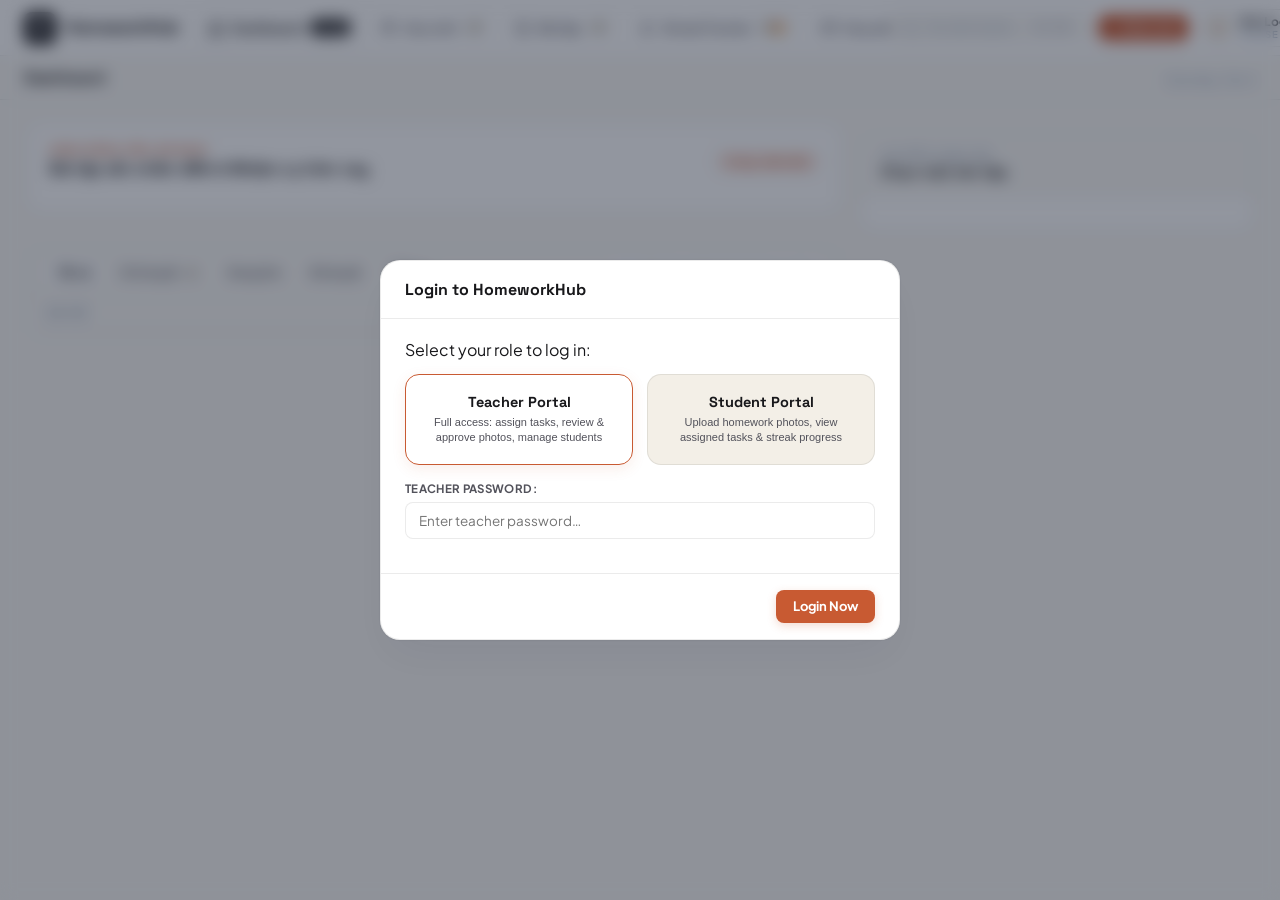
==== index.html @ 8f1fe9ee "feat: complete visual & structural redesign to Layout B - Replaced desktop fixed sidebar with sticky" ====
<!DOCTYPE html>
<html lang="en">
<head>
  <meta charset="UTF-8" />
  <meta name="viewport" content="width=device-width, initial-scale=1.0" />
  <title>HomeworkHub — Homework Tracker</title>
  <meta name="description" content="Minimalist student homework tracker with image uploads, streak tracking, role-based login, and Supabase Cloud synchronization." />
  <link rel="preconnect" href="https://fonts.googleapis.com" />
  <link rel="preconnect" href="https://fonts.gstatic.com" crossorigin />
  <link href="https://fonts.googleapis.com/css2?family=Outfit:wght@400;500;600;700;800&family=Plus+Jakarta+Sans:wght@400;500;600;700;800&family=Space+Grotesk:wght@500;600;700;800&display=swap" rel="stylesheet" />
  <link rel="stylesheet" href="style.css" />
  <!-- Supabase JS Client SDK -->
  <script src="https://cdn.jsdelivr.net/npm/@supabase/supabase-js@2"></script>
</head>
<body>
  <!-- Keyboard Accessible Skip Link -->
  <a href="#main" class="skip-link">Skip to main content</a>

  <!-- Mobile Backdrop Overlay -->
  <div class="sidebar-backdrop" id="sidebar-backdrop" aria-hidden="true"></div>

  <!-- ===== APP SHELL ===== -->
  <div id="app">

    <!-- ── 1. TOP NAVIGATION ── -->
    <header id="topnav" class="topnav">
      <div class="topnav-brand">
        <div class="brand-icon-box" aria-hidden="true">
          <svg width="18" height="18" viewBox="0 0 24 24" fill="none" stroke="currentColor" stroke-width="2.3" stroke-linecap="round" stroke-linejoin="round">
            <path d="M4 19.5v-15A2.5 2.5 0 0 1 6.5 2H20v20H6.5a2.5 2.5 0 0 1-2.5-2.5Z"/>
            <path d="M6 6h10"/>
            <path d="M6 10h10"/>
          </svg>
        </div>
        <span class="brand-text">HomeworkHub</span>
      </div>

      <!-- Main Navigation Items -->
      <nav class="topnav-items" aria-label="Main Navigation">
        <button class="nav-item topnav-item active" data-view="dashboard" id="nav-dashboard" type="button">
          <svg class="ui-icon" width="16" height="16" viewBox="0 0 24 24" fill="none" stroke="currentColor" stroke-width="2"><path d="m3 9 9-7 9 7v11a2 2 0 0 1-2 2H5a2 2 0 0 1-2-2z"/><polyline points="9 22 9 12 15 12 15 22"/></svg>
          <span>Dashboard</span>
          <span class="nav-badge" id="badge-nav-pending">0 chờ</span>
        </button>
        <button class="nav-item topnav-item teacher-only" data-view="students" id="nav-students" type="button">
          <svg class="ui-icon" width="16" height="16" viewBox="0 0 24 24" fill="none" stroke="currentColor" stroke-width="2"><path d="M16 21v-2a4 4 0 0 0-4-4H6a4 4 0 0 0-4 4v2"/><circle cx="9" cy="7" r="4"/><path d="M22 21v-2a4 4 0 0 0-3-3.87"/><path d="M16 3.13a4 4 0 0 1 0 7.75"/></svg>
          <span>Học sinh</span>
          <span class="nav-badge" id="badge-nav-students">0</span>
        </button>
        <button class="nav-item topnav-item" data-view="tasks" id="nav-tasks" type="button">
          <svg class="ui-icon" width="16" height="16" viewBox="0 0 24 24" fill="none" stroke="currentColor" stroke-width="2"><path d="M9 11l3 3L22 4"/><path d="M21 12v7a2 2 0 0 1-2 2H5a2 2 0 0 1-2-2V5a2 2 0 0 1 2-2h11"/></svg>
          <span id="nav-tasks-label">Bài tập</span>
          <span class="nav-badge" id="badge-nav-tasks">0</span>
        </button>
        <button class="nav-item topnav-item" data-view="streaks" id="nav-streaks" type="button">
          <svg class="ui-icon" width="16" height="16" viewBox="0 0 24 24" fill="none" stroke="currentColor" stroke-width="2"><path d="M8.5 14.5A2.5 2.5 0 0 0 11 12c0-1.38-.5-2-1-3-1.072-2.143-.224-4.054 2-6 .5 2.5 2 4.9 4 6.5 2 1.6 3 3.5 3 5.5a7 7 0 1 1-14 0c0-1.153.433-2.294 1-3a2.5 2.5 0 0 0 2.5 2.5z"/></svg>
          <span>Streak Tracker</span>
          <span class="nav-badge" id="badge-nav-streak">0🔥</span>
        </button>
        <button class="nav-item topnav-item" data-view="tuition" id="nav-tuition" type="button">
          <svg class="ui-icon" width="16" height="16" viewBox="0 0 24 24" fill="none" stroke="currentColor" stroke-width="2"><rect width="20" height="14" x="2" y="5" rx="2"/><line x1="2" x2="22" y1="10" y2="10"/></svg>
          <span>Học phí</span>
          <span class="nav-badge" id="badge-nav-tuition">0đ</span>
        </button>
      </nav>

      <!-- Right Utilities -->
      <div class="topnav-right">
        <!-- Command Palette Trigger -->
        <button class="cmd-trigger" id="cmd-trigger-btn" type="button" aria-label="Open command palette (Ctrl+K)">
          <svg width="14" height="14" viewBox="0 0 24 24" fill="none" stroke="currentColor" stroke-width="2.2" stroke-linecap="round" stroke-linejoin="round" aria-hidden="true"><circle cx="11" cy="11" r="8"/><line x1="21" y1="21" x2="16.65" y2="16.65"/></svg>
          <span class="cmd-trigger-text">Tìm kiếm & lệnh…</span>
          <kbd>Ctrl+K</kbd>
        </button>

        <!-- Primary Add Action -->
        <button class="btn btn-primary btn-sm teacher-only" id="btn-add-primary" type="button">
          + Thêm mới
        </button>

        <!-- User Profile Chip / Switch Account -->
        <button class="user-chip" id="btn-switch-user" type="button" aria-label="Switch account or login">
          <div class="user-avatar" id="sidebar-user-avatar">?</div>
          <div class="user-chip-meta">
            <span class="user-name" id="sidebar-user-name">Not Logged In</span>
            <span class="user-role-badge" id="sidebar-user-role">Login</span>
          </div>
          <svg class="user-chip-chevron" width="14" height="14" viewBox="0 0 24 24" fill="none" stroke="currentColor" stroke-width="2" stroke-linecap="round" stroke-linejoin="round" aria-hidden="true"><polyline points="6 9 12 15 18 9"/></svg>
        </button>
      </div>
    </header>

    <!-- ── 2. CONTEXT NAV / BREADCRUMB STRIP ── -->
    <div id="contextnav" class="contextnav">
      <div class="contextnav-left">
        <h1 id="page-title">Dashboard</h1>
      </div>
      <div class="contextnav-right">
        <div class="search-wrap" id="search-wrap" style="display: none;">
          <input type="search" id="global-search" placeholder="Search tasks or students…" autocomplete="off" spellcheck="false" />
        </div>
        <button class="btn btn-secondary btn-sm" id="btn-login-modal" type="button" style="display: none;">
          Switch Account
        </button>
        <span class="contextnav-date" id="sidebar-date"></span>
      </div>
    </div>

    <!-- MAIN CONTENT -->
    <main id="main">

      <!-- ===== VIEWS ===== -->
      <div id="view-container">

        <!-- DASHBOARD VIEW (Two-Column Master-Detail Layout) -->
        <section id="view-dashboard" class="view active">
          <div class="dashboard-split" id="dashboard-split">
            
            <!-- MASTER COLUMN (Left, flex: 1) -->
            <div class="dashboard-master" id="dashboard-master">
              
              <!-- Priority Section Header / Hero Action Queue -->
              <div class="master-hero-section">
                <div class="master-hero-header">
                  <div class="hero-title-group">
                    <span class="hero-eyebrow">Hành động cần làm ngay</span>
                    <h2 class="hero-title" id="dash-hero-title">Bài tập cần chấm điểm & Nhiệm vụ hôm nay</h2>
                  </div>
                  <div class="hero-count-badge" id="dash-urgent-badge">0 mục cần xử lý</div>
                </div>
                <!-- Action Cards Carousel / Grid -->
                <div class="hero-action-cards" id="dash-action-cards">
                  <!-- Rendered dynamically: urgent items -->
                </div>
              </div>

              <!-- Supporting Compact Metrics Strip -->
              <div class="dash-metrics-strip" id="dash-metrics-strip">
                <!-- Rendered dynamically: students, tasks, waiting, approved, streak, tuition -->
              </div>

              <!-- Master Task List & Quick Filters -->
              <div class="master-list-card">
                <div class="master-list-header">
                  <div class="master-filter-tabs" id="dash-filter-tabs">
                    <button class="filter-tab active" data-filter="all" type="button">Tất cả</button>
                    <button class="filter-tab" data-filter="pending-review" type="button">
                      Chờ duyệt <span class="tab-count" id="dash-count-pending">0</span>
                    </button>
                    <button class="filter-tab" data-filter="pending" type="button">Đang làm</button>
                    <button class="filter-tab" data-filter="approved" type="button">Đã duyệt</button>
                    <button class="filter-tab" data-filter="overdue" type="button">Trễ hạn</button>
                  </div>
                  <div class="master-search-wrap">
                    <svg width="14" height="14" viewBox="0 0 24 24" fill="none" stroke="currentColor" stroke-width="2.2" stroke-linecap="round" stroke-linejoin="round" aria-hidden="true"><circle cx="11" cy="11" r="8"/><line x1="21" y1="21" x2="16.65" y2="16.65"/></svg>
                    <input type="text" id="dash-quick-search" placeholder="Tìm theo tên bài hoặc học sinh…" autocomplete="off" spellcheck="false" />
                  </div>
                </div>

                <!-- Table Header -->
                <div class="master-table-head">
                  <span class="col-title">Bài tập</span>
                  <span class="col-student">Học sinh</span>
                  <span class="col-due">Hạn nộp</span>
                  <span class="col-status">Trạng thái</span>
                </div>

                <!-- Table Body / Rows -->
                <div class="master-table-body" id="dash-table-body">
                  <!-- Rendered dynamically -->
                </div>
              </div>

            </div>

            <!-- DETAIL COLUMN (Right, 390px persistent panel) -->
            <aside class="dashboard-detail" id="dashboard-detail">
              <div class="detail-header">
                <div class="detail-title-group">
                  <span class="detail-eyebrow" id="detail-eyebrow">Chi tiết & Thao tác</span>
                  <h3 class="detail-title" id="detail-task-title">Chọn một bài tập</h3>
                </div>
                <button class="detail-close-btn" id="btn-close-detail" type="button" aria-label="Đóng chi tiết">✕</button>
              </div>
              <div class="detail-body" id="dash-detail-body">
                <!-- Rendered dynamically when task clicked -->
              </div>
            </aside>

          </div>
        </section>

        <!-- STUDENTS VIEW (TEACHER ONLY) -->
        <section id="view-students" class="view">
          <div class="view-header-strip">
            <div class="view-header-titles">
              <h2>Quản lý học sinh</h2>
              <p>Danh sách học sinh, mã PIN đăng nhập, chuỗi streak và tiến độ nộp bài.</p>
            </div>
            <div class="student-toolbar">
              <div class="search-box-pill">
                <svg width="14" height="14" viewBox="0 0 24 24" fill="none" stroke="currentColor" stroke-width="2.2" stroke-linecap="round" stroke-linejoin="round" aria-hidden="true"><circle cx="11" cy="11" r="8"/><line x1="21" y1="21" x2="16.65" y2="16.65"/></svg>
                <input type="text" id="student-search" placeholder="Tìm theo tên học sinh hoặc cấp độ…" autocomplete="off" spellcheck="false" />
              </div>
              <button class="btn btn-primary" id="btn-add-student" type="button">+ Thêm học sinh</button>
            </div>
          </div>
          <div class="student-grid" id="student-grid"></div>
        </section>

        <!-- TASKS VIEW -->
        <section id="view-tasks" class="view">
          <div class="view-header-strip">
            <div class="view-header-titles">
              <h2 id="tasks-view-title">Danh sách bài tập</h2>
              <p id="tasks-view-desc">Quản lý và theo dõi bài tập hằng ngày và bài tập định kỳ.</p>
            </div>
            <div class="tasks-toolbar">
              <select id="task-filter-student" class="select-input teacher-only" aria-label="Filter assignments by student">
                <option value="all">Tất cả học sinh</option>
              </select>
              <select id="task-filter-status" class="select-input" aria-label="Filter assignments by status">
                <option value="all">Tất cả trạng thái</option>
                <option value="pending">Đang làm</option>
                <option value="submitted">Chờ duyệt</option>
                <option value="approved">Đã duyệt</option>
                <option value="overdue">Trễ hạn</option>
              </select>
              <button class="btn btn-primary teacher-only" id="btn-add-task" type="button">+ Giao bài tập mới</button>
            </div>
          </div>
          <div class="tasks-list" id="tasks-list"></div>
        </section>

        <!-- STREAKS VIEW -->
        <section id="view-streaks" class="view">
          <div class="view-header-strip">
            <div class="view-header-titles">
              <h2>Bảng xếp hạng chuỗi học tập (Streak Leaderboard)</h2>
              <p>Thống kê chuỗi ngày làm bài liên tục và biểu đồ hoạt động 30 ngày gần nhất.</p>
            </div>
          </div>
          <div class="streaks-grid" id="streaks-grid"></div>
        </section>

        <!-- TUITION & SCHOLARSHIP VIEW -->
        <section id="view-tuition" class="view">
          <div class="tuition-page-shell">
            <div class="tuition-page-header">
              <div class="tuition-header-titles">
                <h2>Học phí & Quỹ học bổng</h2>
                <p>Theo dõi số dư học phí, lịch sử thưởng / phạt nộp bài và quản lý giao dịch học phí.</p>
              </div>
            </div>
            <!-- Fee Tracker Widget Container -->
            <div class="fee-widget fee-widget-page" id="fee-widget">
              <!-- Rendered by renderFeeWidget() in app.js -->
            </div>
          </div>
        </section>

      </div>
    </main>

    <!-- ── 3. MOBILE BOTTOM TABS ── -->
    <nav class="mobile-tabs" id="mobile-tabs" aria-label="Mobile Navigation">
      <button class="mob-tab nav-item active" data-view="dashboard" type="button">
        <svg class="ui-icon" width="20" height="20" viewBox="0 0 24 24" fill="none" stroke="currentColor" stroke-width="2"><path d="m3 9 9-7 9 7v11a2 2 0 0 1-2 2H5a2 2 0 0 1-2-2z"/><polyline points="9 22 9 12 15 12 15 22"/></svg>
        <span>Tổng quan</span>
      </button>
      <button class="mob-tab nav-item teacher-only" data-view="students" type="button">
        <svg class="ui-icon" width="20" height="20" viewBox="0 0 24 24" fill="none" stroke="currentColor" stroke-width="2"><path d="M16 21v-2a4 4 0 0 0-4-4H6a4 4 0 0 0-4 4v2"/><circle cx="9" cy="7" r="4"/><path d="M22 21v-2a4 4 0 0 0-3-3.87"/><path d="M16 3.13a4 4 0 0 1 0 7.75"/></svg>
        <span>Học sinh</span>
      </button>
      <button class="mob-tab nav-item" data-view="tasks" type="button">
        <svg class="ui-icon" width="20" height="20" viewBox="0 0 24 24" fill="none" stroke="currentColor" stroke-width="2"><path d="M9 11l3 3L22 4"/><path d="M21 12v7a2 2 0 0 1-2 2H5a2 2 0 0 1-2-2V5a2 2 0 0 1 2-2h11"/></svg>
        <span id="mob-nav-tasks-label">Bài tập</span>
      </button>
      <button class="mob-tab nav-item" data-view="streaks" type="button">
        <svg class="ui-icon" width="20" height="20" viewBox="0 0 24 24" fill="none" stroke="currentColor" stroke-width="2"><path d="M8.5 14.5A2.5 2.5 0 0 0 11 12c0-1.38-.5-2-1-3-1.072-2.143-.224-4.054 2-6 .5 2.5 2 4.9 4 6.5 2 1.6 3 3.5 3 5.5a7 7 0 1 1-14 0c0-1.153.433-2.294 1-3a2.5 2.5 0 0 0 2.5 2.5z"/></svg>
        <span>Streak</span>
      </button>
      <button class="mob-tab nav-item" data-view="tuition" type="button">
        <svg class="ui-icon" width="20" height="20" viewBox="0 0 24 24" fill="none" stroke="currentColor" stroke-width="2"><rect width="20" height="14" x="2" y="5" rx="2"/><line x1="2" x2="22" y1="10" y2="10"/></svg>
        <span>Học phí</span>
      </button>
    </nav>

  </div>

  <!-- ── 4. GLOBAL COMMAND PALETTE (Ctrl+K) ── -->
  <div id="cmd-overlay" class="cmd-overlay" aria-hidden="true" role="dialog" aria-modal="true" aria-label="Command Palette">
    <div class="cmd-modal">
      <div class="cmd-search-bar">
        <svg width="16" height="16" viewBox="0 0 24 24" fill="none" stroke="currentColor" stroke-width="2.2" stroke-linecap="round" stroke-linejoin="round" aria-hidden="true"><circle cx="11" cy="11" r="8"/><line x1="21" y1="21" x2="16.65" y2="16.65"/></svg>
        <input type="text" id="cmd-input" placeholder="Tìm học sinh, bài tập, hoặc nhập lệnh..." autocomplete="off" spellcheck="false" />
        <kbd class="cmd-badge" id="cmd-esc-btn">ESC</kbd>
      </div>
      <div class="cmd-body" id="cmd-results">
        <!-- Populated dynamically by app.js -->
      </div>
      <div class="cmd-footer">
        <span class="cmd-hint"><kbd>↑</kbd> <kbd>↓</kbd> Di chuyển</span>
        <span class="cmd-hint"><kbd>↵</kbd> Mở</span>
        <span class="cmd-hint"><kbd>ESC</kbd> Thoát</span>
      </div>
    </div>
  </div>

  <!-- ===== MODALS ===== -->

  <!-- LOGIN / ROLE SWITCHER MODAL -->
  <div class="modal-overlay" id="modal-login">
    <div class="modal modal-md">
      <div class="modal-header">
        <h3>Login to HomeworkHub</h3>
        <button class="modal-close hidden-if-unauth" data-modal="modal-login" type="button" aria-label="Close modal">✕</button>
      </div>
      <div class="modal-body">
        <p class="modal-intro-text">Select your role to log in:</p>
        
        <div class="role-selector">
          <button class="role-card active" id="role-btn-teacher" type="button" onclick="selectLoginRole('teacher')">
            <div class="role-title">Teacher Portal</div>
            <div class="role-desc">Full access: assign tasks, review & approve photos, manage students</div>
          </button>
          
          <button class="role-card" id="role-btn-student" type="button" onclick="selectLoginRole('student')">
            <div class="role-title">Student Portal</div>
            <div class="role-desc">Upload homework photos, view assigned tasks & streak progress</div>
          </button>
        </div>

        <div id="student-login-select-wrap" class="form-group hidden" style="margin-top: 16px;">
          <label for="login-student-select">Select Student Name:</label>
          <select id="login-student-select" class="select-input" style="width: 100%; margin-top: 6px;"></select>
          
          <div class="form-group" style="margin-top: 12px;">
            <label for="input-student-pin">Student PIN:</label>
            <input type="password" id="input-student-pin" class="text-input" placeholder="Enter PIN (e.g. 0000)…" inputmode="numeric" pattern="[0-9]*" autocomplete="current-password" spellcheck="false" />
          </div>
        </div>

        <div id="teacher-login-pass-wrap" class="form-group" style="margin-top: 16px;">
          <label for="input-teacher-pass">Teacher Password:</label>
          <input type="password" id="input-teacher-pass" class="text-input" placeholder="Enter teacher password…" autocomplete="current-password" spellcheck="false" />
        </div>
      </div>
      <div class="modal-footer">
        <button class="btn btn-ghost hidden-if-unauth" data-modal="modal-login" type="button">Cancel</button>
        <button class="btn btn-primary" id="btn-do-login" type="button">Login Now</button>
      </div>
    </div>
  </div>

  <!-- SUPABASE CONFIG MODAL (Shown if keys not set) -->
  <div class="modal-overlay" id="modal-supabase-config">
    <div class="modal modal-md">
      <div class="modal-header">
        <h3>Connect Supabase Cloud Sync</h3>
        <button class="modal-close" data-modal="modal-supabase-config" type="button" aria-label="Close modal">✕</button>
      </div>
      <div class="modal-body">
        <p style="font-size: 13px; color: var(--text-2); margin-bottom: 14px;">
          Enter your Supabase <strong>Project URL</strong> and <strong>Anon Key</strong> to enable real-time online synchronization between Teacher and Students:
        </p>
        <div class="form-group">
          <label for="input-supabase-url">Supabase Project URL</label>
          <input type="url" id="input-supabase-url" class="text-input" placeholder="https://your-project.supabase.co" autocomplete="off" spellcheck="false" />
        </div>
        <div class="form-group">
          <label for="input-supabase-key">Supabase Anon Key</label>
          <input type="password" id="input-supabase-key" class="text-input" placeholder="eyJhbGciOi…" autocomplete="off" spellcheck="false" />
        </div>
      </div>
      <div class="modal-footer">
        <button class="btn btn-ghost" onclick="useOfflineLocalStorage()">Use Offline Mode (Local)</button>
        <button class="btn btn-primary" onclick="saveSupabaseConfig()">Save & Connect Cloud</button>
      </div>
    </div>
  </div>

  <!-- Add/Edit Student Modal -->
  <div class="modal-overlay" id="modal-student">
    <div class="modal">
      <div class="modal-header">
        <h3 id="modal-student-title">Add Student</h3>
        <button class="modal-close" data-modal="modal-student" type="button" aria-label="Close modal">✕</button>
      </div>
      <div class="modal-body">
        <div class="form-group">
          <label for="input-student-name">Student Name</label>
          <input type="text" id="input-student-name" class="text-input" placeholder="e.g. Khải…" autocomplete="off" />
        </div>
        <div class="form-group">
          <label for="input-student-grade">Grade / Level</label>
          <input type="text" id="input-student-grade" class="text-input" placeholder="e.g. English Student…" autocomplete="off" />
        </div>
        <div class="form-group">
          <label for="input-student-passcode">Student Login PIN</label>
          <input type="text" id="input-student-passcode" class="text-input" placeholder="4-digit PIN (e.g. 0000)…" value="0000" inputmode="numeric" pattern="[0-9]*" autocomplete="off" spellcheck="false" />
        </div>
        <div class="form-group">
          <label id="label-avatar-color">Avatar Color</label>
          <div class="color-picker" id="color-picker" role="radiogroup" aria-labelledby="label-avatar-color"></div>
        </div>
        <input type="hidden" id="input-student-id" />
      </div>
      <div class="modal-footer">
        <button class="btn btn-ghost" data-modal="modal-student" type="button">Cancel</button>
        <button class="btn btn-primary" id="btn-save-student" type="button">Save Student</button>
      </div>
    </div>
  </div>

  <!-- Add/Edit Task Modal -->
  <div class="modal-overlay" id="modal-task">
    <div class="modal">
      <div class="modal-header">
        <h3 id="modal-task-title">Add Task</h3>
        <button class="modal-close" data-modal="modal-task" type="button" aria-label="Close modal">✕</button>
      </div>
      <div class="modal-body">
        <div class="form-group">
          <label for="input-task-title">Task Title</label>
          <input type="text" id="input-task-title" class="text-input" placeholder="e.g. Grammar Unit 4 Exercises…" autocomplete="off" />
        </div>
        <div class="form-group">
          <label for="input-task-desc">Description & Instructions</label>
          <textarea id="input-task-desc" class="text-input textarea" placeholder="Instructions for student…"></textarea>
        </div>
        <div class="form-group">
          <label for="input-task-student">Assign To</label>
          <select id="input-task-student" class="select-input"></select>
        </div>
        <div class="form-group">
          <label class="toggle-row" for="input-task-recurring">
            <input type="checkbox" id="input-task-recurring" class="toggle-checkbox" />
            <span class="toggle-text">Repeat Daily <span class="toggle-desc">(Auto-resets due date every day)</span></span>
          </label>
        </div>
        <div class="form-group" id="form-group-task-due">
          <label for="input-task-due">Due Date</label>
          <input type="date" id="input-task-due" class="text-input" />
        </div>
        <input type="hidden" id="input-task-id" />
      </div>
      <div class="modal-footer">
        <button class="btn btn-ghost" data-modal="modal-task" type="button">Cancel</button>
        <button class="btn btn-primary" id="btn-save-task" type="button">Save Assignment</button>
      </div>
    </div>
  </div>

  <!-- Student Detail / Upload Modal -->
  <div class="modal-overlay" id="modal-student-detail">
    <div class="modal modal-lg">
      <div class="modal-header">
        <div class="modal-student-info" id="modal-student-info"></div>
        <button class="modal-close" data-modal="modal-student-detail" type="button" aria-label="Close modal">✕</button>
      </div>
      <div class="modal-body" id="modal-student-tasks"></div>
    </div>
  </div>

  <!-- Image Viewer Modal -->
  <div class="modal-overlay" id="modal-image-viewer" onclick="handleViewerBackdropClick(event)">
    <div class="modal modal-img">
      <!-- Toolbar -->
      <div class="viewer-toolbar">
        <div class="viewer-caption" id="viewer-caption"></div>
        <div class="viewer-actions">
          <button class="viewer-btn" onclick="viewerZoomOut()" title="Zoom Out" aria-label="Zoom Out">
            <svg width="16" height="16" viewBox="0 0 24 24" fill="none" stroke="currentColor" stroke-width="2.2" stroke-linecap="round" stroke-linejoin="round" aria-hidden="true"><circle cx="11" cy="11" r="8"/><line x1="21" y1="21" x2="16.65" y2="16.65"/><line x1="8" y1="11" x2="14" y2="11"/></svg>
          </button>
          <button class="viewer-btn" onclick="viewerZoomIn()" title="Zoom In" aria-label="Zoom In">
            <svg width="16" height="16" viewBox="0 0 24 24" fill="none" stroke="currentColor" stroke-width="2.2" stroke-linecap="round" stroke-linejoin="round" aria-hidden="true"><circle cx="11" cy="11" r="8"/><line x1="21" y1="21" x2="16.65" y2="16.65"/><line x1="11" y1="8" x2="11" y2="14"/><line x1="8" y1="11" x2="14" y2="11"/></svg>
          </button>
          <button class="viewer-btn" onclick="viewerRotateCCW()" title="Rotate Counter-Clockwise" aria-label="Rotate Counter-Clockwise">
            <svg width="16" height="16" viewBox="0 0 24 24" fill="none" stroke="currentColor" stroke-width="2.2" stroke-linecap="round" stroke-linejoin="round" aria-hidden="true"><polyline points="1 4 1 10 7 10"/><path d="M3.51 15a9 9 0 1 0 2.13-9.36L1 10"/></svg>
          </button>
          <button class="viewer-btn" onclick="viewerRotateCW()" title="Rotate Clockwise" aria-label="Rotate Clockwise">
            <svg width="16" height="16" viewBox="0 0 24 24" fill="none" stroke="currentColor" stroke-width="2.2" stroke-linecap="round" stroke-linejoin="round" aria-hidden="true"><polyline points="23 4 23 10 17 10"/><path d="M20.49 15a9 9 0 1 1-2.12-9.36L23 10"/></svg>
          </button>
          <button class="viewer-btn" onclick="viewerDownload()" title="Download" aria-label="Download Image">
            <svg width="16" height="16" viewBox="0 0 24 24" fill="none" stroke="currentColor" stroke-width="2.2" stroke-linecap="round" stroke-linejoin="round" aria-hidden="true"><path d="M21 15v4a2 2 0 0 1-2 2H5a2 2 0 0 1-2-2v-4"/><polyline points="7 10 12 15 17 10"/><line x1="12" y1="15" x2="12" y2="3"/></svg>
          </button>
          <button class="viewer-btn viewer-btn-close" onclick="closeModal('modal-image-viewer')" title="Close" aria-label="Close Image Viewer">
            <svg width="16" height="16" viewBox="0 0 24 24" fill="none" stroke="currentColor" stroke-width="2.2" stroke-linecap="round" stroke-linejoin="round" aria-hidden="true"><line x1="18" y1="6" x2="6" y2="18"/><line x1="6" y1="6" x2="18" y2="18"/></svg>
          </button>
        </div>
      </div>
      <!-- Image -->
      <div class="viewer-img-wrap" id="viewer-img-wrap">
        <img id="viewer-img" src="" alt="Homework submission full view" />
      </div>
    </div>
  </div>

  <!-- Confirm Delete Modal -->
  <div class="modal-overlay" id="modal-confirm">
    <div class="modal modal-sm">
      <div class="modal-header">
        <h3>Confirm Delete</h3>
        <button class="modal-close" data-modal="modal-confirm" type="button" aria-label="Close modal">✕</button>
      </div>
      <div class="modal-body">
        <p id="confirm-message">Are you sure you want to delete this item?</p>
      </div>
      <div class="modal-footer">
        <button class="btn btn-ghost" data-modal="modal-confirm" type="button">Cancel</button>
        <button class="btn btn-danger" id="btn-confirm-delete" type="button">Delete</button>
      </div>
    </div>
  </div>

  <!-- Toast Notifications -->
  <div id="toast-container" role="status" aria-live="polite"></div>

  <script src="app.js"></script>
</body>
</html>
---- style.css ----
/* =========================================================
   HomeworkHub — Modern Minimalist Design System
   ========================================================= */

/* ── RESET & ROOT ── */
*,
*::before,
*::after {
  box-sizing: border-box;
  margin: 0;
  padding: 0;
}

:root {
  /* Warm Calm Canvas Palette */
  --bg: #f9f8f5;
  --bg2: #ffffff;
  --bg3: #f3efe7;
  --surface: rgba(24, 24, 27, 0.02);
  --border: rgba(39, 39, 42, 0.09);
  --border-h: rgba(39, 39, 42, 0.18);

  /* Curated Accent Palette */
  --terracotta: #c85a32;
  --terracotta-dim: rgba(200, 90, 50, 0.10);
  --sage: #10b981;
  --sage-dim: rgba(16, 185, 129, 0.10);
  --mustard: #f59e0b;
  --mustard-dim: rgba(245, 158, 11, 0.10);
  --denim: #3b82f6;
  --denim-dim: rgba(59, 130, 246, 0.10);
  --rose: #e11d48;
  --rose-dim: rgba(225, 29, 72, 0.10);
  --violet: #8b5cf6;
  --violet-dim: rgba(139, 92, 246, 0.10);

  /* Text Colors — Zinc Depth */
  --text: #18181b;
  --text-2: #52525b;
  --text-3: #94a3b8;

  --radius-sm: 8px;
  --radius: 14px;
  --radius-lg: 20px;
  --radius-pill: 9999px;

  --shadow-sm: 0 1px 3px rgba(24, 24, 27, 0.04);
  --shadow: 0 4px 20px -2px rgba(24, 24, 27, 0.04), 0 2px 6px -1px rgba(24, 24, 27, 0.02);
  --shadow-lg: 0 20px 40px -15px rgba(24, 24, 27, 0.07), 0 0 1px 1px rgba(24, 24, 27, 0.04);

  --sidebar-w: 270px;
  --transition: 0.2s cubic-bezier(0.16, 1, 0.3, 1);
}

html,
body {
  height: 100%;
  font-family: 'Plus Jakarta Sans', -apple-system, BlinkMacSystemFont, sans-serif;
  background: var(--bg);
  color: var(--text);
  overflow: hidden;
  -webkit-font-smoothing: antialiased;
  -moz-osx-font-smoothing: grayscale;
}

/* ── ACCESSIBILITY & UTILITIES ── */
.skip-link {
  position: fixed;
  top: -999px;
  left: 16px;
  z-index: 9999;
  background: var(--terracotta);
  color: #ffffff;
  padding: 10px 18px;
  border-radius: var(--radius-sm);
  font-weight: 700;
  font-size: 13px;
  text-decoration: none;
  box-shadow: var(--shadow-lg);
  transition: top 0.2s ease;
}

.skip-link:focus {
  top: 16px;
}

:focus-visible {
  outline: 2px solid var(--terracotta);
  outline-offset: 2px;
}

.tabular-nums {
  font-variant-numeric: tabular-nums;
}

.ui-icon {
  display: inline-block;
  vertical-align: middle;
  flex-shrink: 0;
}

@media (prefers-reduced-motion: reduce) {
  *,
  *::before,
  *::after {
    animation-duration: 0.01ms !important;
    animation-iteration-count: 1 !important;
    transition-duration: 0.01ms !important;
    scroll-behavior: auto !important;
  }
}

/* ── SCROLLBAR ── */
::-webkit-scrollbar {
  width: 6px;
  height: 6px;
}

::-webkit-scrollbar-track {
  background: transparent;
}

::-webkit-scrollbar-thumb {
  background: var(--border-h);
  border-radius: 99px;
}

/* ── APP SHELL ── */
#app {
  display: flex;
  flex-direction: column;
  min-height: 100dvh;
  height: 100dvh;
  overflow: hidden;
  position: relative;
  background: var(--bg);
}

/* =========================================================
   1. TOP NAVIGATION BAR (Layout B)
   ========================================================= */
.topnav {
  height: 56px;
  background: var(--bg2);
  border-bottom: 1px solid var(--border);
  display: flex;
  align-items: center;
  justify-content: space-between;
  padding: 0 24px;
  flex-shrink: 0;
  z-index: 150;
  gap: 16px;
}

.topnav-brand {
  display: flex;
  align-items: center;
  gap: 10px;
  flex-shrink: 0;
  user-select: none;
}

.brand-icon-box {
  width: 32px;
  height: 32px;
  border-radius: var(--radius-sm);
  background: var(--text);
  color: #ffffff;
  display: flex;
  align-items: center;
  justify-content: center;
  box-shadow: 0 2px 6px rgba(0, 0, 0, 0.12);
}

.brand-text {
  font-family: 'Space Grotesk', 'Outfit', sans-serif;
  font-weight: 800;
  font-size: 17px;
  color: var(--text);
  letter-spacing: -0.5px;
  line-height: 1;
}

/* Main Nav Items */
.topnav-items {
  display: flex;
  align-items: center;
  gap: 4px;
  flex: 1;
  max-width: 680px;
}

.topnav-item {
  display: flex;
  align-items: center;
  gap: 7px;
  padding: 7px 12px;
  border-radius: var(--radius-sm);
  border: 1px solid transparent;
  background: transparent;
  font-size: 13px;
  font-weight: 600;
  color: var(--text-2);
  cursor: pointer;
  font-family: inherit;
  transition: background-color var(--transition), color var(--transition), border-color var(--transition);
  text-decoration: none;
  white-space: nowrap;
}

.topnav-item:hover {
  background: var(--bg3);
  color: var(--text);
}

.topnav-item.active {
  background: var(--bg2);
  border-color: var(--border);
  color: var(--text);
  font-weight: 700;
  box-shadow: 0 1px 3px rgba(0, 0, 0, 0.05);
}

.nav-badge {
  background: var(--bg3);
  color: var(--text-2);
  font-size: 10px;
  font-weight: 700;
  padding: 1px 6px;
  border-radius: var(--radius-pill);
  line-height: 1.3;
  font-variant-numeric: tabular-nums;
  border: 1px solid var(--border);
}

.topnav-item.active .nav-badge {
  background: var(--text);
  color: #ffffff;
  border-color: var(--text);
}

/* Right Utilities */
.topnav-right {
  display: flex;
  align-items: center;
  gap: 10px;
  flex-shrink: 0;
}

.cmd-trigger {
  display: flex;
  align-items: center;
  gap: 8px;
  border: 1px solid var(--border);
  border-radius: var(--radius-sm);
  padding: 6px 12px;
  font-size: 12px;
  color: var(--text-3);
  background: var(--bg);
  cursor: pointer;
  font-family: inherit;
  transition: border-color var(--transition), background-color var(--transition), color var(--transition);
}

.cmd-trigger:hover {
  border-color: var(--border-h);
  background: var(--bg2);
  color: var(--text);
}

.cmd-trigger kbd {
  background: var(--bg2);
  border: 1px solid var(--border);
  border-radius: 4px;
  padding: 1px 5px;
  font-size: 10px;
  font-family: monospace;
  color: var(--text-2);
}

/* User profile chip */
.user-chip {
  display: flex;
  align-items: center;
  gap: 8px;
  padding: 4px 10px 4px 5px;
  border-radius: var(--radius-pill);
  border: 1px solid var(--border);
  background: var(--bg2);
  cursor: pointer;
  font-family: inherit;
  transition: border-color var(--transition), background-color var(--transition), box-shadow var(--transition);
}

.user-chip:hover {
  border-color: var(--border-h);
  background: var(--bg3);
}

.user-avatar {
  width: 28px;
  height: 28px;
  border-radius: var(--radius-pill);
  background: var(--terracotta-dim);
  color: var(--terracotta);
  display: flex;
  align-items: center;
  justify-content: center;
  font-weight: 800;
  font-size: 11px;
  font-family: 'Space Grotesk', sans-serif;
  flex-shrink: 0;
}

.user-chip-meta {
  display: flex;
  flex-direction: column;
  text-align: left;
  line-height: 1.15;
}

.user-name {
  font-size: 12px;
  font-weight: 700;
  color: var(--text);
  max-width: 120px;
  white-space: nowrap;
  overflow: hidden;
  text-overflow: ellipsis;
}

.user-role-badge {
  font-size: 9.5px;
  color: var(--text-3);
  font-weight: 600;
  text-transform: uppercase;
  letter-spacing: 0.4px;
}

.user-chip-chevron {
  color: var(--text-3);
  margin-left: 2px;
}

/* =========================================================
   2. CONTEXT NAV / BREADCRUMB STRIP
   ========================================================= */
.contextnav {
  height: 44px;
  background: var(--bg);
  border-bottom: 1px solid var(--border);
  display: flex;
  align-items: center;
  justify-content: space-between;
  padding: 0 24px;
  flex-shrink: 0;
}

.contextnav-left {
  display: flex;
  align-items: center;
  gap: 12px;
}

#page-title {
  font-family: 'Space Grotesk', 'Outfit', sans-serif;
  font-size: 16px;
  font-weight: 700;
  color: var(--text);
  letter-spacing: -0.3px;
}

.contextnav-date {
  font-size: 12px;
  color: var(--text-3);
  font-weight: 500;
  font-variant-numeric: tabular-nums;
}

/* =========================================================
   3. MAIN CONTENT
   ========================================================= */
#main {
  flex: 1;
  display: flex;
  flex-direction: column;
  overflow: hidden;
  background: var(--bg);
  min-width: 0;
}

/* =========================================================
   4. MOBILE BOTTOM TABS
   ========================================================= */
.mobile-tabs {
  display: none; /* Desktop default */
  height: 58px;
  background: var(--bg2);
  border-top: 1px solid var(--border);
  position: fixed;
  bottom: 0;
  left: 0;
  right: 0;
  z-index: 300;
  align-items: center;
  justify-content: space-around;
  padding: 0 8px;
  padding-bottom: env(safe-area-inset-bottom, 0px);
  box-shadow: 0 -4px 16px rgba(0, 0, 0, 0.04);
}

.mob-tab {
  flex: 1;
  min-height: 48px;
  min-width: 48px;
  display: flex;
  flex-direction: column;
  align-items: center;
  justify-content: center;
  gap: 3px;
  background: transparent;
  border: none;
  color: var(--text-3);
  font-size: 11px;
  font-weight: 600;
  cursor: pointer;
  font-family: inherit;
  transition: color var(--transition);
  text-decoration: none;
}

.mob-tab:hover {
  color: var(--text);
}

.mob-tab.active {
  color: var(--terracotta);
  font-weight: 700;
}

.mob-tab .ui-icon {
  transition: transform var(--transition);
}

.mob-tab.active .ui-icon {
  transform: translateY(-1px);
}

/* =========================================================
   5. COMMAND PALETTE (Ctrl+K)
   ========================================================= */
.cmd-overlay {
  position: fixed;
  inset: 0;
  background: rgba(15, 23, 42, 0.45);
  backdrop-filter: blur(6px);
  -webkit-backdrop-filter: blur(6px);
  z-index: 9999;
  display: flex;
  align-items: flex-start;
  justify-content: center;
  padding-top: 12vh;
  opacity: 0;
  pointer-events: none;
  transition: opacity 0.15s ease;
}

.cmd-overlay.open {
  opacity: 1;
  pointer-events: auto;
}

.cmd-modal {
  width: 560px;
  max-width: calc(100vw - 32px);
  background: var(--bg2);
  border: 1px solid var(--border);
  border-radius: var(--radius);
  box-shadow: 0 25px 50px -12px rgba(0, 0, 0, 0.25);
  overflow: hidden;
  transform: translateY(-8px) scale(0.98);
  transition: transform 0.15s cubic-bezier(0.16, 1, 0.3, 1);
  display: flex;
  flex-direction: column;
}

.cmd-overlay.open .cmd-modal {
  transform: translateY(0) scale(1);
}

.cmd-search-bar {
  display: flex;
  align-items: center;
  gap: 12px;
  padding: 14px 18px;
  border-bottom: 1px solid var(--border);
  background: var(--bg2);
}

.cmd-search-bar svg {
  color: var(--text-3);
  flex-shrink: 0;
}

#cmd-input {
  flex: 1;
  border: none;
  outline: none;
  background: transparent;
  font-size: 14.5px;
  font-weight: 500;
  color: var(--text);
  font-family: inherit;
}

#cmd-input::placeholder {
  color: var(--text-3);
}

.cmd-badge {
  background: var(--bg3);
  border: 1px solid var(--border);
  border-radius: 4px;
  padding: 2px 7px;
  font-size: 10px;
  font-family: monospace;
  color: var(--text-3);
  cursor: pointer;
  user-select: none;
}

.cmd-body {
  max-height: 380px;
  overflow-y: auto;
  padding: 8px;
  display: flex;
  flex-direction: column;
  gap: 2px;
}

.cmd-section-label {
  font-size: 10.5px;
  font-weight: 700;
  color: var(--text-3);
  text-transform: uppercase;
  letter-spacing: 0.5px;
  padding: 8px 12px 4px 12px;
}

.cmd-item {
  display: flex;
  align-items: center;
  gap: 12px;
  padding: 9px 12px;
  border-radius: var(--radius-sm);
  cursor: pointer;
  font-size: 13px;
  color: var(--text);
  transition: background-color 0.1s;
  user-select: none;
}

.cmd-item:hover,
.cmd-item.selected {
  background: var(--bg3);
}

.cmd-item-icon {
  width: 28px;
  height: 28px;
  border-radius: 6px;
  background: var(--surface);
  border: 1px solid var(--border);
  display: flex;
  align-items: center;
  justify-content: center;
  color: var(--text-2);
  flex-shrink: 0;
}

.cmd-item.selected .cmd-item-icon {
  background: var(--terracotta-dim);
  color: var(--terracotta);
  border-color: transparent;
}

.cmd-item-info {
  flex: 1;
  min-width: 0;
  display: flex;
  flex-direction: column;
}

.cmd-item-title {
  font-weight: 600;
  color: var(--text);
  line-height: 1.25;
}

.cmd-item-desc {
  font-size: 11.5px;
  color: var(--text-3);
  white-space: nowrap;
  overflow: hidden;
  text-overflow: ellipsis;
}

.cmd-item-shortcut {
  font-size: 11px;
  color: var(--text-3);
  font-family: monospace;
}

.cmd-empty {
  padding: 28px 16px;
  text-align: center;
  color: var(--text-3);
  font-size: 13px;
}

.cmd-footer {
  display: flex;
  align-items: center;
  gap: 16px;
  padding: 10px 18px;
  background: var(--bg);
  border-top: 1px solid var(--border);
  font-size: 11px;
  color: var(--text-3);
}

.cmd-hint kbd {
  background: var(--bg2);
  border: 1px solid var(--border);
  border-radius: 3px;
  padding: 1px 5px;
  font-size: 10px;
  font-family: monospace;
}

/* =========================================================
   6. TUITION PAGE VIEW (Dedicated Section)
   ========================================================= */
.tuition-page-shell {
  max-width: 860px;
  margin: 0 auto;
}

.tuition-page-header {
  margin-bottom: 22px;
}

.tuition-header-titles h2 {
  font-family: 'Space Grotesk', 'Outfit', sans-serif;
  font-size: 20px;
  font-weight: 700;
  color: var(--text);
  letter-spacing: -0.3px;
  margin-bottom: 4px;
}

.tuition-header-titles p {
  font-size: 13px;
  color: var(--text-2);
}

.fee-widget-page {
  background: var(--bg2);
  border: 1px solid var(--border);
  border-radius: var(--radius-lg);
  padding: 28px 32px;
  box-shadow: var(--shadow);
  margin: 0 auto;
}

.fee-widget-page .fee-widget-header {
  padding: 0 0 16px 0;
  margin-bottom: 20px;
  border-bottom: 1px solid var(--border);
}

.fee-widget-page .fee-widget-title {
  font-size: 15px;
  letter-spacing: 0.02em;
}

.fee-widget-page .fee-reset-btn {
  padding: 6px 14px;
  font-size: 12px;
}

.fee-widget-page .fee-balance {
  font-size: 38px;
  padding: 22px 24px;
  margin: 0 0 20px 0;
  border-radius: var(--radius);
  letter-spacing: -0.8px;
}

.fee-widget-page .fee-rules {
  display: grid;
  grid-template-columns: repeat(auto-fit, minmax(180px, 1fr));
  gap: 10px;
  padding: 0;
  margin-bottom: 24px;
}

.fee-widget-page .fee-rules span {
  background: var(--bg3);
  padding: 10px 14px;
  border-radius: var(--radius-sm);
  border: 1px solid var(--border);
  font-size: 12px;
  display: flex;
  justify-content: space-between;
  align-items: center;
}

.fee-widget-page .fee-rules strong {
  font-variant-numeric: tabular-nums;
}

.fee-widget-page .fee-manual-wrap {
  display: flex;
  gap: 10px;
  padding: 0;
  margin-bottom: 24px;
  flex-wrap: wrap;
}

.fee-widget-page .fee-manual-input {
  flex: 1;
  min-width: 140px;
  padding: 10px 14px;
  font-size: 13.5px;
  background: var(--bg);
  border: 1px solid var(--border);
  border-radius: var(--radius-sm);
  color: var(--text);
  outline: none;
}

.fee-widget-page .fee-manual-input:focus {
  border-color: var(--terracotta);
}

.fee-widget-page .fee-manual-reason {
  flex: 2;
  min-width: 200px;
  padding: 10px 14px;
  font-size: 13.5px;
  background: var(--bg);
  border: 1px solid var(--border);
  border-radius: var(--radius-sm);
  color: var(--text);
  outline: none;
}

.fee-widget-page .fee-manual-reason:focus {
  border-color: var(--terracotta);
}

.fee-widget-page .fee-manual-btns {
  display: flex;
  gap: 8px;
}

.fee-widget-page .fee-manual-btn {
  padding: 10px 18px;
  font-size: 13px;
  font-weight: 700;
  border-radius: var(--radius-sm);
  cursor: pointer;
  transition: all var(--transition);
}

.fee-widget-page .fee-manual-add {
  background: var(--sage-dim);
  color: var(--sage);
  border: 1px solid rgba(16, 185, 129, 0.3);
}

.fee-widget-page .fee-manual-add:hover {
  background: var(--sage);
  color: #fff;
}

.fee-widget-page .fee-manual-sub {
  background: var(--rose-dim);
  color: var(--rose);
  border: 1px solid rgba(239, 68, 68, 0.3);
}

.fee-widget-page .fee-manual-sub:hover {
  background: var(--rose);
  color: #fff;
}

.fee-widget-page .fee-log-title-row {
  padding: 16px 0 10px 0;
  border-top: 1px solid var(--border);
}

.fee-widget-page .fee-log-title-text {
  font-size: 12px;
  letter-spacing: 0.05em;
}

.fee-widget-page .fee-log-item {
  padding: 12px 6px;
  font-size: 13px;
  border-bottom: 1px solid var(--border);
}

/* ── VIEW CONTAINER ── */
#view-container {
  flex: 1;
  overflow-y: auto;
  padding: 24px 28px;
}

.view {
  display: none;
  animation: fadeIn 0.2s ease;
}

.view.active {
  display: block;
}

@keyframes fadeIn {
  from {
    opacity: 0;
    transform: translateY(6px);
  }

  to {
    opacity: 1;
    transform: none;
  }
}

/* =========================================================
   DASHBOARD: TWO-COLUMN MASTER-DETAIL LAYOUT (Layout B)
   ========================================================= */
.dashboard-split {
  display: flex;
  gap: 22px;
  align-items: flex-start;
  position: relative;
  min-height: 100%;
}

.dashboard-master {
  flex: 1;
  min-width: 0;
  display: flex;
  flex-direction: column;
  gap: 18px;
}

/* ── 1. ACTION-FIRST HERO SECTION ── */
.master-hero-section {
  background: var(--bg2);
  border: 1px solid var(--border);
  border-radius: var(--radius);
  padding: 18px 20px;
  box-shadow: var(--shadow-sm);
}

.master-hero-header {
  display: flex;
  align-items: center;
  justify-content: space-between;
  margin-bottom: 14px;
}

.hero-title-group {
  display: flex;
  flex-direction: column;
  gap: 2px;
}

.hero-eyebrow {
  font-size: 10.5px;
  font-weight: 700;
  text-transform: uppercase;
  letter-spacing: 0.6px;
  color: var(--terracotta);
}

.hero-title {
  font-family: 'Space Grotesk', 'Outfit', sans-serif;
  font-size: 16px;
  font-weight: 700;
  color: var(--text);
  letter-spacing: -0.3px;
}

.hero-count-badge {
  font-size: 11px;
  font-weight: 700;
  padding: 3px 10px;
  border-radius: var(--radius-pill);
  background: var(--terracotta-dim);
  color: var(--terracotta);
  border: 1px solid rgba(200, 90, 50, 0.2);
  font-variant-numeric: tabular-nums;
}

.hero-action-cards {
  display: grid;
  grid-template-columns: repeat(auto-fill, minmax(280px, 1fr));
  gap: 12px;
}

.action-card {
  background: var(--bg);
  border: 1px solid var(--border);
  border-radius: var(--radius-sm);
  padding: 13px 15px;
  cursor: pointer;
  transition: border-color var(--transition), background-color var(--transition), transform var(--transition), box-shadow var(--transition);
  display: flex;
  flex-direction: column;
  gap: 10px;
  position: relative;
  text-align: left;
}

.action-card:hover {
  background: #ffffff;
  border-color: var(--border-h);
  transform: translateY(-2px);
  box-shadow: var(--shadow);
}

.action-card.selected {
  background: #ffffff;
  border-color: var(--text);
  box-shadow: 0 0 0 2px var(--text);
}

.action-card-top {
  display: flex;
  align-items: center;
  justify-content: space-between;
  gap: 8px;
}

.action-card-student {
  display: flex;
  align-items: center;
  gap: 7px;
  font-size: 12px;
  font-weight: 700;
  color: var(--text);
}

.action-card-av {
  width: 22px;
  height: 22px;
  border-radius: var(--radius-pill);
  display: flex;
  align-items: center;
  justify-content: center;
  font-size: 10px;
  font-weight: 800;
  color: #fff;
  flex-shrink: 0;
}

.action-card-body {
  display: flex;
  gap: 10px;
  align-items: center;
}

.action-card-thumb {
  width: 44px;
  height: 44px;
  border-radius: var(--radius-sm);
  background: var(--bg2);
  border: 1px solid var(--border);
  overflow: hidden;
  flex-shrink: 0;
}

.action-card-thumb img {
  width: 100%;
  height: 100%;
  object-fit: cover;
}

.action-card-meta {
  flex: 1;
  min-width: 0;
}

.action-card-task-title {
  font-size: 13px;
  font-weight: 600;
  color: var(--text);
  white-space: nowrap;
  overflow: hidden;
  text-overflow: ellipsis;
  line-height: 1.25;
}

.action-card-time {
  font-size: 11px;
  color: var(--text-3);
  margin-top: 2px;
}

.action-card-foot {
  display: flex;
  align-items: center;
  justify-content: space-between;
  padding-top: 8px;
  border-top: 1px solid var(--border);
}

.action-btn-pill {
  padding: 4px 10px;
  border-radius: var(--radius-sm);
  font-size: 11px;
  font-weight: 700;
  background: var(--text);
  color: #ffffff;
  border: none;
  cursor: pointer;
  display: inline-flex;
  align-items: center;
  gap: 4px;
  font-family: inherit;
  transition: opacity var(--transition);
}

.action-btn-pill:hover {
  opacity: 0.9;
}

/* ── 2. METRICS STRIP ── */
.dash-metrics-strip {
  display: grid;
  grid-template-columns: repeat(auto-fit, minmax(130px, 1fr));
  gap: 10px;
}

.metric-pill {
  background: var(--bg2);
  border: 1px solid var(--border);
  border-radius: var(--radius-sm);
  padding: 12px 14px;
  display: flex;
  flex-direction: column;
  gap: 2px;
  box-shadow: var(--shadow-sm);
  transition: border-color var(--transition);
}

.metric-pill:hover {
  border-color: var(--border-h);
}

.metric-pill.clickable {
  cursor: pointer;
}

.metric-pill.clickable:hover {
  background: var(--bg3);
}

.metric-val {
  font-family: 'Space Grotesk', sans-serif;
  font-size: 18px;
  font-weight: 700;
  color: var(--text);
  font-variant-numeric: tabular-nums;
  line-height: 1.1;
}

.metric-label {
  font-size: 10.5px;
  font-weight: 700;
  color: var(--text-3);
  text-transform: uppercase;
  letter-spacing: 0.4px;
}

/* ── 3. MASTER LIST & TABLE ── */
.master-list-card {
  background: var(--bg2);
  border: 1px solid var(--border);
  border-radius: var(--radius);
  overflow: hidden;
  box-shadow: var(--shadow-sm);
}

.master-list-header {
  display: flex;
  align-items: center;
  justify-content: space-between;
  padding: 10px 16px;
  border-bottom: 1px solid var(--border);
  background: var(--bg);
  gap: 12px;
  flex-wrap: wrap;
}

.master-filter-tabs {
  display: flex;
  align-items: center;
  gap: 4px;
}

.filter-tab {
  padding: 5px 11px;
  border-radius: 6px;
  font-size: 12px;
  font-weight: 600;
  border: 1px solid transparent;
  background: transparent;
  color: var(--text-2);
  cursor: pointer;
  font-family: inherit;
  transition: background-color var(--transition), color var(--transition), border-color var(--transition);
  display: inline-flex;
  align-items: center;
}

.filter-tab:hover {
  background: var(--bg3);
  color: var(--text);
}

.filter-tab.active {
  background: var(--bg2);
  border-color: var(--border);
  color: var(--text);
  font-weight: 700;
  box-shadow: 0 1px 2px rgba(0, 0, 0, 0.05);
}

.tab-count {
  font-size: 10px;
  font-weight: 700;
  padding: 1px 5px;
  border-radius: 99px;
  background: var(--bg3);
  color: var(--text-2);
  margin-left: 5px;
  font-variant-numeric: tabular-nums;
}

.filter-tab.active .tab-count {
  background: var(--text);
  color: #ffffff;
}

.master-search-wrap {
  display: flex;
  align-items: center;
  gap: 7px;
  background: var(--bg2);
  border: 1px solid var(--border);
  border-radius: 6px;
  padding: 5px 10px;
  font-size: 12px;
  color: var(--text-3);
  transition: border-color var(--transition);
}

.master-search-wrap:focus-within {
  border-color: var(--text);
  color: var(--text);
}

#dash-quick-search {
  border: none;
  outline: none;
  background: transparent;
  font-size: 12px;
  color: var(--text);
  font-family: inherit;
  width: 170px;
}

.master-table-head {
  display: grid;
  grid-template-columns: 2fr 1.2fr 110px 110px;
  padding: 9px 18px;
  border-bottom: 1px solid var(--border);
  background: var(--bg);
  font-size: 10.5px;
  font-weight: 700;
  text-transform: uppercase;
  letter-spacing: 0.05em;
  color: var(--text-3);
}

.master-table-body {
  display: flex;
  flex-direction: column;
  max-height: 480px;
  overflow-y: auto;
}

.master-row {
  display: grid;
  grid-template-columns: 2fr 1.2fr 110px 110px;
  align-items: center;
  padding: 12px 18px;
  border-bottom: 1px solid var(--border);
  cursor: pointer;
  transition: background-color 0.1s, padding-left 0.1s;
  text-decoration: none;
}

.master-row:last-child {
  border-bottom: none;
}

.master-row:hover {
  background: var(--bg3);
}

.master-row.selected {
  background: rgba(200, 90, 50, 0.04);
  border-left: 3px solid var(--terracotta);
  padding-left: 15px;
}

.col-task-title {
  display: flex;
  flex-direction: column;
  min-width: 0;
  padding-right: 12px;
}

.col-task-name {
  font-size: 13px;
  font-weight: 600;
  color: var(--text);
  white-space: nowrap;
  overflow: hidden;
  text-overflow: ellipsis;
}

.col-task-sub {
  font-size: 11px;
  color: var(--text-3);
  margin-top: 1px;
  white-space: nowrap;
  overflow: hidden;
  text-overflow: ellipsis;
}

.col-student {
  display: flex;
  align-items: center;
  gap: 7px;
  font-size: 12.5px;
  color: var(--text);
  white-space: nowrap;
  overflow: hidden;
  text-overflow: ellipsis;
}

.col-student-av {
  width: 20px;
  height: 20px;
  border-radius: var(--radius-pill);
  display: flex;
  align-items: center;
  justify-content: center;
  font-size: 9.5px;
  font-weight: 800;
  color: #fff;
  flex-shrink: 0;
}

.col-due {
  font-size: 12px;
  color: var(--text-2);
  font-variant-numeric: tabular-nums;
}

.col-due.overdue {
  color: var(--rose);
  font-weight: 700;
}

.status-chip {
  display: inline-flex;
  align-items: center;
  gap: 4px;
  padding: 3px 8px;
  border-radius: var(--radius-pill);
  font-size: 11px;
  font-weight: 700;
  width: fit-content;
  line-height: 1.2;
}

.status-chip.chip-pending-review {
  background: var(--mustard-dim);
  color: #b45309;
  border: 1px solid rgba(245, 158, 11, 0.3);
}

.status-chip.chip-pending {
  background: var(--denim-dim);
  color: var(--denim);
  border: 1px solid rgba(59, 130, 246, 0.3);
}

.status-chip.chip-approved {
  background: var(--sage-dim);
  color: #047857;
  border: 1px solid rgba(16, 185, 129, 0.3);
}

.status-chip.chip-overdue {
  background: var(--rose-dim);
  color: var(--rose);
  border: 1px solid rgba(225, 29, 72, 0.3);
}

/* ── 4. PERSISTENT DETAIL COLUMN ── */
.dashboard-detail {
  width: 390px;
  flex-shrink: 0;
  background: var(--bg2);
  border: 1px solid var(--border);
  border-radius: var(--radius);
  box-shadow: var(--shadow-sm);
  display: flex;
  flex-direction: column;
  max-height: calc(100vh - 120px);
  position: sticky;
  top: 10px;
  overflow: hidden;
}

.detail-header {
  display: flex;
  align-items: flex-start;
  justify-content: space-between;
  padding: 14px 18px;
  border-bottom: 1px solid var(--border);
  background: var(--bg);
  flex-shrink: 0;
}

.detail-title-group {
  display: flex;
  flex-direction: column;
  gap: 2px;
  min-width: 0;
}

.detail-eyebrow {
  font-size: 10px;
  font-weight: 700;
  text-transform: uppercase;
  letter-spacing: 0.6px;
  color: var(--text-3);
}

.detail-title {
  font-family: 'Space Grotesk', 'Outfit', sans-serif;
  font-size: 15px;
  font-weight: 700;
  color: var(--text);
  line-height: 1.25;
  white-space: nowrap;
  overflow: hidden;
  text-overflow: ellipsis;
}

.detail-close-btn {
  width: 26px;
  height: 26px;
  border-radius: 6px;
  border: 1px solid var(--border);
  background: var(--bg2);
  color: var(--text-2);
  cursor: pointer;
  display: none; /* Desktop default: detail is persistent */
  align-items: center;
  justify-content: center;
  font-size: 12px;
  flex-shrink: 0;
}

.detail-body {
  flex: 1;
  padding: 16px 18px;
  overflow-y: auto;
  display: flex;
  flex-direction: column;
  gap: 14px;
}

.detail-section-label {
  font-size: 10.5px;
  font-weight: 700;
  text-transform: uppercase;
  letter-spacing: 0.5px;
  color: var(--text-3);
  margin-bottom: 4px;
}

.detail-student-card {
  display: flex;
  align-items: center;
  gap: 10px;
  padding: 10px 12px;
  background: var(--bg);
  border: 1px solid var(--border);
  border-radius: var(--radius-sm);
}

.detail-student-av {
  width: 32px;
  height: 32px;
  border-radius: var(--radius-pill);
  display: flex;
  align-items: center;
  justify-content: center;
  color: #fff;
  font-weight: 800;
  font-size: 13px;
  flex-shrink: 0;
}

.detail-student-info strong {
  display: block;
  font-size: 13px;
  font-weight: 700;
  color: var(--text);
}

.detail-student-info span {
  font-size: 11px;
  color: var(--text-3);
}

.detail-desc-box {
  padding: 12px 14px;
  background: var(--bg);
  border: 1px solid var(--border);
  border-radius: var(--radius-sm);
  font-size: 12.5px;
  color: var(--text-2);
  line-height: 1.5;
  white-space: pre-wrap;
}

.detail-photos-header {
  display: flex;
  align-items: center;
  justify-content: space-between;
  margin-bottom: 6px;
}

.detail-gallery {
  display: grid;
  grid-template-columns: repeat(3, 1fr);
  gap: 8px;
}

.detail-gallery-thumb {
  aspect-ratio: 1;
  border-radius: var(--radius-sm);
  border: 1px solid var(--border);
  overflow: hidden;
  background: var(--bg);
  cursor: pointer;
  position: relative;
  transition: transform var(--transition), border-color var(--transition);
}

.detail-gallery-thumb:hover {
  transform: scale(1.03);
  border-color: var(--text);
}

.detail-gallery-thumb img {
  width: 100%;
  height: 100%;
  object-fit: cover;
}

.detail-actions {
  display: flex;
  flex-direction: column;
  gap: 8px;
  padding-top: 10px;
  border-top: 1px solid var(--border);
  margin-top: auto;
}

.btn-approve-lg {
  padding: 10px 16px;
  border-radius: var(--radius-sm);
  background: #047857;
  color: #ffffff;
  border: none;
  font-size: 13px;
  font-weight: 700;
  cursor: pointer;
  display: flex;
  align-items: center;
  justify-content: center;
  gap: 7px;
  font-family: inherit;
  box-shadow: 0 2px 8px rgba(16, 185, 129, 0.25);
  transition: background-color var(--transition), transform var(--transition);
}

.btn-approve-lg:hover {
  background: #065f46;
  transform: translateY(-1px);
}

.btn-approve-lg.disabled {
  background: var(--border-h);
  color: var(--text-3);
  cursor: not-allowed;
  box-shadow: none;
  transform: none;
}

.detail-empty-state {
  display: flex;
  flex-direction: column;
  align-items: center;
  justify-content: center;
  padding: 40px 20px;
  text-align: center;
  color: var(--text-3);
  gap: 10px;
}

/* =========================================================
   BUTTONS & INPUTS
   ========================================================= */
.btn {
  padding: 8px 16px;
  border-radius: var(--radius-sm);
  border: 1px solid transparent;
  font-size: 13px;
  font-weight: 700;
  cursor: pointer;
  transition: transform var(--transition), background-color var(--transition), border-color var(--transition), box-shadow var(--transition);
  font-family: 'Plus Jakarta Sans', sans-serif;
  display: inline-flex;
  align-items: center;
  gap: 6px;
  line-height: 1.2;
}

.btn:active {
  transform: scale(0.97);
}

.btn-primary {
  background: var(--terracotta);
  color: #ffffff;
  box-shadow: 0 3px 10px rgba(200, 90, 50, 0.22);
}

.btn-primary:hover {
  background: #b24d28;
  transform: translateY(-1px);
  box-shadow: 0 5px 14px rgba(200, 90, 50, 0.28);
}

.btn-secondary {
  background: var(--bg2);
  color: var(--text);
  border: 1px solid var(--border);
  box-shadow: var(--shadow-sm);
}

.btn-secondary:hover {
  background: var(--bg3);
  border-color: var(--border-h);
  transform: translateY(-1px);
}

.btn-ghost {
  background: transparent;
  color: var(--text-2);
  border: 1px solid var(--border);
}

.btn-ghost:hover {
  background: var(--bg3);
  color: var(--text);
}

.btn-danger {
  background: var(--rose-dim);
  color: var(--rose);
  border: 1px solid rgba(225, 29, 72, 0.2);
}

.btn-danger:hover {
  background: var(--rose);
  color: #fff;
  transform: translateY(-1px);
}

.btn-sm {
  padding: 5px 11px;
  font-size: 11.5px;
}

.text-input {
  width: 100%;
  background: var(--bg2);
  border: 1px solid var(--border);
  border-radius: var(--radius-sm);
  padding: 9px 13px;
  color: var(--text);
  font-size: 13.5px;
  outline: none;
  transition: border-color var(--transition), box-shadow var(--transition);
  font-family: inherit;
}

.text-input:focus {
  border-color: var(--terracotta);
  box-shadow: 0 0 0 3px var(--terracotta-dim);
}

.textarea {
  resize: vertical;
  min-height: 80px;
}

.select-input {
  background: var(--bg2);
  border: 1px solid var(--border);
  border-radius: var(--radius-sm);
  padding: 9px 13px;
  color: var(--text);
  font-size: 13px;
  font-weight: 600;
  outline: none;
  font-family: inherit;
  cursor: pointer;
  transition: border-color var(--transition), box-shadow var(--transition);
}

.select-input:focus {
  border-color: var(--terracotta);
  box-shadow: 0 0 0 3px var(--terracotta-dim);
}

.badge {
  background: var(--terracotta);
  color: #fff;
  font-size: 10.5px;
  font-weight: 700;
  border-radius: var(--radius-pill);
  padding: 2px 8px;
  font-variant-numeric: tabular-nums;
}

/* =========================================================
   PANELS & CARDS
   ========================================================= */
.panel {
  background: var(--bg2);
  border: 1px solid var(--border);
  border-radius: var(--radius);
  box-shadow: var(--shadow);
  overflow: hidden;
}

.panel-header {
  display: flex;
  align-items: center;
  justify-content: space-between;
  padding: 15px 18px;
  border-bottom: 1px solid var(--border);
  background: var(--bg2);
}

.panel-header h2 {
  font-family: 'Space Grotesk', 'Outfit', sans-serif;
  font-size: 14.5px;
  font-weight: 700;
  color: var(--text);
  letter-spacing: -0.2px;
}

.panel-body {
  padding: 16px 18px;
}

/* STAT CARDS */
.stats-row {
  display: grid;
  grid-template-columns: repeat(4, 1fr);
  gap: 16px;
  margin-bottom: 24px;
}

.stat-card {
  background: var(--bg2);
  border: 1px solid var(--border);
  border-radius: var(--radius);
  padding: 18px 20px;
  display: flex;
  align-items: center;
  gap: 14px;
  box-shadow: var(--shadow);
  transition: transform var(--transition), box-shadow var(--transition);
}

.stat-card:hover {
  transform: translateY(-2px);
  box-shadow: var(--shadow-lg);
}

.stat-icon {
  width: 44px;
  height: 44px;
  border-radius: var(--radius-sm);
  display: flex;
  align-items: center;
  justify-content: center;
  font-size: 18px;
  flex-shrink: 0;
}

.stat-value {
  font-family: 'Space Grotesk', 'Outfit', sans-serif;
  font-size: 26px;
  font-weight: 800;
  line-height: 1;
  font-variant-numeric: tabular-nums;
}

.stat-label {
  font-size: 12px;
  color: var(--text-2);
  margin-top: 4px;
  font-weight: 600;
}

.dashboard-grid {
  display: grid;
  grid-template-columns: 1fr 1fr;
  gap: 20px;
}

.panel-wide {
  grid-column: 1 / -1;
}

.submission-item,
.streak-item,
.pending-item {
  display: flex;
  align-items: center;
  gap: 12px;
  padding: 10px 12px;
  border-bottom: 1px solid var(--border);
  border-radius: var(--radius-sm);
  transition: background-color var(--transition);
}

.submission-item:last-child,
.pending-item:last-child,
.streak-item:last-child {
  border-bottom: none;
}

.submission-item:hover,
.pending-item:hover,
.streak-item:hover {
  background: var(--bg3);
}

.submission-thumb {
  width: 44px;
  height: 44px;
  border-radius: var(--radius-sm);
  object-fit: cover;
  border: 1px solid var(--border);
  flex-shrink: 0;
  background: var(--bg3);
  overflow: hidden;
}

.submission-thumb img {
  width: 100%;
  height: 100%;
  object-fit: cover;
}

.submission-info {
  min-width: 0;
  flex: 1;
}

.submission-info strong {
  font-size: 13px;
  font-weight: 700;
  display: block;
  white-space: nowrap;
  overflow: hidden;
  text-overflow: ellipsis;
}

.submission-info span {
  font-size: 12px;
  color: var(--text-2);
}

.submission-time {
  font-size: 11px;
  color: var(--text-3);
  margin-left: auto;
  font-weight: 600;
  font-variant-numeric: tabular-nums;
}

.streak-rank {
  font-family: 'Space Grotesk', sans-serif;
  font-size: 13px;
  font-weight: 700;
  color: var(--text-3);
  width: 22px;
  font-variant-numeric: tabular-nums;
}

.streak-avatar {
  width: 34px;
  height: 34px;
  border-radius: var(--radius-sm);
  display: flex;
  align-items: center;
  justify-content: center;
  font-weight: 700;
  font-size: 13px;
  color: #fff;
  flex-shrink: 0;
}

.streak-name {
  flex: 1;
  font-size: 13px;
  font-weight: 700;
  min-width: 0;
  white-space: nowrap;
  overflow: hidden;
  text-overflow: ellipsis;
}

.streak-flame {
  font-family: 'Space Grotesk', 'Outfit', sans-serif;
  font-size: 13px;
  font-weight: 700;
  color: var(--terracotta);
  display: inline-flex;
  align-items: center;
  gap: 4px;
  font-variant-numeric: tabular-nums;
}

.pending-dot {
  width: 8px;
  height: 8px;
  border-radius: 50%;
  background: var(--mustard);
  flex-shrink: 0;
}

.pending-task-name {
  flex: 1;
  font-size: 13px;
  font-weight: 700;
  min-width: 0;
  white-space: nowrap;
  overflow: hidden;
  text-overflow: ellipsis;
}

.pending-student {
  font-size: 12px;
  color: var(--text-2);
}

.pending-due {
  font-size: 12px;
  color: var(--text-3);
  font-weight: 600;
  font-variant-numeric: tabular-nums;
}

.pending-due.overdue {
  color: var(--rose);
  font-weight: 700;
}

.empty-state {
  text-align: center;
  padding: 36px 16px;
  color: var(--text-3);
  font-size: 13px;
  font-weight: 600;
}

.empty-state-icon {
  font-size: 32px;
  margin-bottom: 8px;
  color: var(--text-3);
  display: flex;
  align-items: center;
  justify-content: center;
}

/* VIEW HEADERS & COMMON TOOLBARS */
.view-header-strip {
  display: flex;
  align-items: center;
  justify-content: space-between;
  gap: 16px;
  flex-wrap: wrap;
  margin-bottom: 22px;
  padding-bottom: 16px;
  border-bottom: 1px solid var(--border);
}

.view-header-titles h2 {
  font-family: 'Space Grotesk', 'Outfit', sans-serif;
  font-size: 20px;
  font-weight: 700;
  color: var(--text);
  letter-spacing: -0.3px;
  margin-bottom: 4px;
}

.view-header-titles p {
  font-size: 13px;
  color: var(--text-2);
}

.search-box-pill {
  display: flex;
  align-items: center;
  gap: 8px;
  background: var(--bg2);
  border: 1px solid var(--border);
  border-radius: var(--radius-pill);
  padding: 8px 14px;
  min-width: 250px;
  transition: border-color var(--transition), box-shadow var(--transition);
}

.search-box-pill:focus-within {
  border-color: var(--terracotta);
  box-shadow: 0 0 0 3px var(--terracotta-dim);
}

.search-box-pill svg {
  color: var(--text-3);
  flex-shrink: 0;
}

.search-box-pill input {
  border: none;
  background: transparent;
  outline: none;
  font-size: 13px;
  color: var(--text);
  width: 100%;
}

.student-toolbar,
.tasks-toolbar {
  display: flex;
  align-items: center;
  gap: 12px;
  flex-wrap: wrap;
}

.student-grid {
  display: grid;
  grid-template-columns: repeat(auto-fill, minmax(280px, 1fr));
  gap: 18px;
}

.student-card {
  background: var(--bg2);
  border: 1px solid var(--border);
  border-radius: var(--radius);
  padding: 18px;
  cursor: pointer;
  box-shadow: var(--shadow);
  transition: transform var(--transition), box-shadow var(--transition), border-color var(--transition);
  display: flex;
  flex-direction: column;
}

.student-card:hover {
  transform: translateY(-2px);
  box-shadow: var(--shadow-lg);
  border-color: var(--border-hover);
}

.student-card-header {
  display: flex;
  align-items: center;
  gap: 12px;
  margin-bottom: 14px;
}

.student-avatar {
  width: 44px;
  height: 44px;
  border-radius: var(--radius-sm);
  display: flex;
  align-items: center;
  justify-content: center;
  font-size: 15px;
  font-weight: 700;
  color: #fff;
  flex-shrink: 0;
  font-family: 'Space Grotesk', sans-serif;
}

.student-info-main {
  flex: 1;
  min-width: 0;
}

.student-card-name {
  font-size: 15px;
  font-weight: 700;
  color: var(--text);
  white-space: nowrap;
  overflow: hidden;
  text-overflow: ellipsis;
}

.student-card-grade {
  font-size: 12px;
  color: var(--text-2);
  margin-top: 3px;
  display: flex;
  align-items: center;
  gap: 6px;
}

.student-card-grade code {
  font-family: ui-monospace, SFMono-Regular, Menlo, Monaco, Consolas, monospace;
  font-size: 11px;
  background: var(--bg3);
  padding: 1px 6px;
  border-radius: 4px;
  color: var(--text);
  border: 1px solid var(--border);
}

.student-streak-pill {
  display: inline-flex;
  align-items: center;
  gap: 4px;
  padding: 4px 9px;
  border-radius: var(--radius-pill);
  background: rgba(200, 90, 50, 0.08);
  border: 1px solid rgba(200, 90, 50, 0.2);
  color: var(--terracotta);
  font-size: 11.5px;
  font-weight: 700;
  font-variant-numeric: tabular-nums;
  white-space: nowrap;
}

.student-streak-pill svg {
  width: 13px;
  height: 13px;
}

.student-progress-section {
  background: var(--bg3);
  border: 1px solid var(--border);
  border-radius: var(--radius-sm);
  padding: 10px 12px;
  margin-bottom: 14px;
}

.student-progress-labels {
  display: flex;
  align-items: center;
  justify-content: space-between;
  font-size: 11.5px;
  color: var(--text-2);
  margin-bottom: 6px;
}

.student-progress-labels strong {
  font-weight: 700;
  color: var(--text);
  font-variant-numeric: tabular-nums;
}

.progress-bar-wrap {
  background: var(--bg3);
  height: 6px;
  border-radius: var(--radius-pill);
  overflow: hidden;
  margin: 12px 0 16px;
}

.progress-bar {
  height: 100%;
  border-radius: var(--radius-pill);
  transition: width 0.3s ease;
}

.student-card-stats {
  display: grid;
  grid-template-columns: repeat(3, 1fr);
  gap: 8px;
  padding-top: 12px;
  border-top: 1px solid var(--border);
}

.student-stat {
  text-align: center;
}

.student-stat-val {
  font-family: 'Space Grotesk', 'Outfit', sans-serif;
  font-size: 17px;
  font-weight: 700;
  font-variant-numeric: tabular-nums;
  display: inline-flex;
  align-items: center;
  justify-content: center;
  gap: 3px;
}

.student-stat-lbl {
  font-size: 10px;
  color: var(--text-3);
  text-transform: uppercase;
  font-weight: 700;
}

.student-card-actions {
  display: flex;
  gap: 6px;
  margin-top: 14px;
}

/* TASKS */
.tasks-list {
  display: flex;
  flex-direction: column;
  gap: 14px;
}

.task-card {
  background: var(--bg2);
  border: 1px solid var(--border);
  border-radius: var(--radius);
  overflow: hidden;
  box-shadow: var(--shadow);
  transition: box-shadow var(--transition);
}

.task-card-header {
  display: flex;
  align-items: flex-start;
  justify-content: space-between;
  padding: 16px 20px 12px;
  gap: 12px;
}

.task-card-title {
  font-size: 15px;
  font-weight: 700;
  display: flex;
  align-items: center;
  gap: 8px;
}

.task-card-meta {
  font-size: 12px;
  color: var(--text-2);
  display: flex;
  gap: 14px;
  margin-top: 4px;
  flex-wrap: wrap;
  font-variant-numeric: tabular-nums;
}

.task-card-body {
  padding: 0 20px 18px;
}

.task-desc {
  font-size: 13px;
  color: var(--text-2);
  margin-bottom: 14px;
  line-height: 1.5;
}

.upload-zone {
  border: 1.5px dashed var(--border-h);
  border-radius: var(--radius-sm);
  padding: 22px;
  text-align: center;
  cursor: pointer;
  background: var(--bg3);
  color: var(--text-2);
  font-size: 13px;
  font-weight: 600;
  transition: border-color var(--transition), background-color var(--transition), color var(--transition);
}

.upload-zone:hover {
  border-color: var(--terracotta);
  background: var(--terracotta-dim);
  color: var(--terracotta);
}

.image-grid {
  display: flex;
  flex-wrap: wrap;
  gap: 10px;
  margin-top: 12px;
}

.img-thumb-wrap {
  position: relative;
  width: 90px;
  height: 90px;
  border-radius: var(--radius-sm);
  overflow: hidden;
  cursor: pointer;
  border: 1px solid var(--border);
  transition: transform var(--transition);
}

.img-thumb-wrap:hover {
  transform: scale(1.03);
}

.img-thumb-wrap img {
  width: 100%;
  height: 100%;
  object-fit: cover;
}

.img-thumb-remove {
  position: absolute;
  top: 4px;
  right: 4px;
  width: 22px;
  height: 22px;
  border-radius: 50%;
  background: rgba(24, 24, 27, 0.85);
  color: #fff;
  border: none;
  font-size: 12px;
  cursor: pointer;
  display: flex;
  align-items: center;
  justify-content: center;
  transition: background-color var(--transition);
}

.img-thumb-remove:hover {
  background: var(--rose);
}

.status-pill {
  display: inline-flex;
  align-items: center;
  gap: 4px;
  padding: 4px 10px;
  border-radius: var(--radius-pill);
  font-size: 10.5px;
  font-weight: 700;
  text-transform: uppercase;
  letter-spacing: 0.02em;
}

.status-pending {
  background: var(--mustard-dim);
  color: var(--mustard);
}

.status-submitted {
  background: var(--denim-dim);
  color: var(--denim);
}

.status-approved {
  background: var(--sage-dim);
  color: var(--sage);
}

.status-overdue {
  background: var(--rose-dim);
  color: var(--rose);
}

/* STREAKS */
.streaks-grid {
  display: grid;
  grid-template-columns: repeat(auto-fill, minmax(310px, 1fr));
  gap: 20px;
}

.streak-card {
  background: var(--bg2);
  border: 1px solid var(--border);
  border-radius: var(--radius-lg);
  padding: 24px;
  box-shadow: var(--shadow);
  transition: transform var(--transition), box-shadow var(--transition);
}

.streak-card:hover {
  transform: translateY(-2px);
  box-shadow: var(--shadow-lg);
}

.streak-big {
  display: flex;
  align-items: center;
  justify-content: center;
  gap: 12px;
  margin: 16px 0;
  padding: 16px;
  background: rgba(200, 90, 50, 0.06);
  border-radius: var(--radius);
  border: 1px solid rgba(200, 90, 50, 0.14);
}

.streak-fire {
  display: flex;
  align-items: center;
  justify-content: center;
  width: 44px;
  height: 44px;
  border-radius: var(--radius-sm);
  background: var(--terracotta-dim);
  color: var(--terracotta);
}

.streak-count {
  font-family: 'Space Grotesk', 'Outfit', sans-serif;
  font-size: 40px;
  font-weight: 800;
  color: var(--terracotta);
  line-height: 1;
  font-variant-numeric: tabular-nums;
}

.streak-count-label {
  font-size: 11px;
  color: var(--text-2);
  text-transform: uppercase;
  font-weight: 700;
  letter-spacing: 0.04em;
}

.streak-mini-stats {
  display: grid;
  grid-template-columns: repeat(3, 1fr);
  gap: 8px;
  margin-bottom: 16px;
}

.streak-mini-stat {
  background: var(--bg3);
  border-radius: var(--radius-sm);
  padding: 10px;
  text-align: center;
}

.streak-mini-stat-val {
  font-family: 'Space Grotesk', 'Outfit', sans-serif;
  font-size: 17px;
  font-weight: 700;
  font-variant-numeric: tabular-nums;
}

.streak-mini-stat-lbl {
  font-size: 10px;
  color: var(--text-3);
  font-weight: 600;
}

.calendar-grid {
  display: flex;
  gap: 4px;
  flex-wrap: wrap;
  margin-top: 8px;
}

.cal-day {
  width: 14px;
  height: 14px;
  border-radius: 3px;
  background: var(--bg3);
  transition: transform 0.15s ease;
}

.cal-day:hover {
  transform: scale(1.2);
}

.cal-day.active {
  background: var(--sage);
}

.cal-day.today {
  outline: 2px solid var(--terracotta);
  outline-offset: 1px;
}

/* MODAL & ROLE SWITCHER */
.role-selector {
  display: grid;
  grid-template-columns: 1fr 1fr;
  gap: 14px;
  margin-top: 14px;
}

.role-card {
  background: var(--bg3);
  border: 1.5px solid var(--border);
  border-radius: var(--radius);
  padding: 18px 14px;
  text-align: center;
  cursor: pointer;
  transition: border-color var(--transition), background-color var(--transition), box-shadow var(--transition), transform var(--transition);
}

.role-card:hover {
  border-color: var(--border-h);
  background: #ffffff;
  transform: translateY(-1px);
}

.role-card.active {
  border-color: var(--terracotta);
  background: #ffffff;
  box-shadow: 0 4px 14px var(--terracotta-dim);
}

.role-title {
  font-family: 'Space Grotesk', 'Outfit', sans-serif;
  font-size: 14.5px;
  font-weight: 700;
  color: var(--text);
}

.role-desc {
  font-size: 11px;
  color: var(--text-2);
  margin-top: 4px;
  line-height: 1.4;
}

.modal-overlay {
  position: fixed;
  inset: 0;
  background: rgba(15, 23, 42, 0.45);
  backdrop-filter: blur(8px);
  -webkit-backdrop-filter: blur(8px);
  z-index: 10000;
  display: flex;
  align-items: center;
  justify-content: center;
  padding: 20px;
  opacity: 0;
  pointer-events: none;
  transition: opacity 0.2s cubic-bezier(0.16, 1, 0.3, 1);
}

.modal-overlay.open {
  opacity: 1;
  pointer-events: auto;
}

.modal {
  background: var(--bg2);
  border: 1px solid var(--border);
  border-radius: var(--radius-lg);
  width: 100%;
  max-width: 500px;
  max-height: 90vh;
  overflow-y: auto;
  box-shadow: var(--shadow-lg);
  transform: scale(0.96);
  transition: transform 0.22s cubic-bezier(0.16, 1, 0.3, 1);
}

.modal-overlay.open .modal {
  transform: scale(1);
}

.modal-md {
  max-width: 520px;
}

.modal-lg {
  max-width: 720px;
}

/* Slide-over Drawer for Student Details (Master-Detail inspection) */
#modal-student-detail {
  justify-content: flex-end;
  padding: 0;
  align-items: stretch;
}

#modal-student-detail .modal {
  width: 580px;
  max-width: 95vw;
  height: 100dvh;
  max-height: 100dvh;
  border-radius: 0;
  border-left: 1px solid var(--border);
  border-top: none;
  border-bottom: none;
  border-right: none;
  margin: 0;
  transform: translateX(100%);
  transition: transform 0.25s cubic-bezier(0.16, 1, 0.3, 1);
  box-shadow: -10px 0 35px rgba(0, 0, 0, 0.2);
  display: flex;
  flex-direction: column;
}

#modal-student-detail.open .modal {
  transform: translateX(0);
}

#modal-student-detail .modal-body {
  flex: 1;
  overflow-y: auto;
}

.modal-sm {
  max-width: 380px;
}

.modal-header {
  display: flex;
  align-items: center;
  justify-content: space-between;
  padding: 18px 24px;
  border-bottom: 1px solid var(--border);
}

.modal-header h3 {
  font-family: 'Space Grotesk', 'Outfit', sans-serif;
  font-size: 16px;
  font-weight: 700;
  color: var(--text);
}

.modal-body {
  padding: 20px 24px;
}

.modal-footer {
  display: flex;
  justify-content: flex-end;
  gap: 10px;
  padding: 16px 24px;
  border-top: 1px solid var(--border);
}

.modal-close {
  background: transparent;
  border: none;
  width: 32px;
  height: 32px;
  border-radius: var(--radius-sm);
  display: flex;
  align-items: center;
  justify-content: center;
  font-size: 16px;
  color: var(--text-3);
  cursor: pointer;
  transition: background-color var(--transition), color var(--transition);
}

.modal-close:hover {
  background: var(--bg3);
  color: var(--text);
}

/* IMAGE VIEWER */
.modal-img {
  background: #111114;
  border: 1px solid rgba(255, 255, 255, 0.1);
  max-width: 92vw;
  width: 92vw;
  display: flex;
  flex-direction: column;
  max-height: 95vh;
  padding: 0;
  overflow: hidden;
  border-radius: var(--radius-lg);
  box-shadow: 0 25px 50px -12px rgba(0, 0, 0, 0.5);
}

.viewer-toolbar {
  display: flex;
  align-items: center;
  justify-content: space-between;
  padding: 12px 18px;
  background: rgba(255, 255, 255, 0.05);
  border-bottom: 1px solid rgba(255, 255, 255, 0.08);
  gap: 12px;
  flex-shrink: 0;
}

.viewer-caption {
  color: rgba(255, 255, 255, 0.85);
  font-size: 13px;
  font-weight: 600;
  flex: 1;
  overflow: hidden;
  text-overflow: ellipsis;
  white-space: nowrap;
}

.viewer-actions {
  display: flex;
  gap: 6px;
  align-items: center;
  flex-shrink: 0;
}

.viewer-btn {
  background: rgba(255, 255, 255, 0.1);
  border: 1px solid rgba(255, 255, 255, 0.15);
  border-radius: var(--radius-sm);
  color: #fff;
  cursor: pointer;
  font-size: 14px;
  width: 36px;
  height: 36px;
  display: flex;
  align-items: center;
  justify-content: center;
  transition: background-color var(--transition), transform var(--transition);
  line-height: 1;
}

.viewer-btn:hover {
  background: rgba(255, 255, 255, 0.22);
  transform: translateY(-1px);
}

.viewer-btn-close {
  background: rgba(225, 29, 72, 0.25);
  border-color: rgba(225, 29, 72, 0.4);
}

.viewer-btn-close:hover {
  background: var(--rose);
}

.viewer-img-wrap {
  flex: 1;
  overflow: auto;
  display: flex;
  align-items: center;
  justify-content: center;
  min-height: 200px;
  padding: 16px;
}

#viewer-img {
  max-width: 100%;
  max-height: calc(95vh - 80px);
  border-radius: var(--radius-sm);
  transition: transform 0.25s cubic-bezier(0.16, 1, 0.3, 1);
  transform-origin: center center;
  display: block;
}

.form-group {
  margin-bottom: 14px;
}

.form-group label {
  display: block;
  font-size: 11.5px;
  font-weight: 700;
  color: var(--text-2);
  text-transform: uppercase;
  margin-bottom: 6px;
  letter-spacing: 0.03em;
}

.color-picker {
  display: flex;
  gap: 8px;
  flex-wrap: wrap;
}

.color-swatch {
  width: 28px;
  height: 28px;
  border-radius: var(--radius-sm);
  cursor: pointer;
  border: 2px solid transparent;
  transition: transform var(--transition), border-color var(--transition);
}

.color-swatch:hover {
  transform: scale(1.1);
}

.color-swatch.selected {
  border-color: var(--text);
  transform: scale(1.1);
}

.student-task-item {
  background: var(--bg3);
  border: 1px solid var(--border);
  border-radius: var(--radius);
  padding: 16px;
  margin-bottom: 14px;
}

#toast-container {
  position: fixed;
  bottom: 24px;
  right: 24px;
  display: flex;
  flex-direction: column;
  gap: 8px;
  z-index: 99999;
}

.toast {
  background: var(--bg2);
  border: 1px solid var(--border);
  border-radius: var(--radius);
  padding: 12px 18px;
  font-size: 13px;
  font-weight: 600;
  color: var(--text);
  display: flex;
  align-items: center;
  gap: 10px;
  box-shadow: var(--shadow-lg);
  animation: slideInToast 0.2s cubic-bezier(0.16, 1, 0.3, 1);
}

@keyframes slideInToast {
  from { opacity: 0; transform: translateY(8px); }
  to   { opacity: 1; transform: translateY(0); }
}

.toast-success {
  border-left: 4px solid var(--sage);
}

.toast-error {
  border-left: 4px solid var(--rose);
}

.btn-approve {
  background: var(--sage-dim);
  color: var(--sage);
  border: 1px solid rgba(16, 185, 129, 0.3);
  padding: 6px 14px;
  border-radius: var(--radius-sm);
  font-size: 12px;
  font-weight: 700;
  cursor: pointer;
  display: inline-flex;
  align-items: center;
  gap: 5px;
  transition: background-color var(--transition), color var(--transition);
}

.btn-approve:hover {
  background: var(--sage);
  color: #fff;
}

.btn-approve.approved {
  background: var(--sage);
  color: #fff;
}

.teacher-only-hide {
  display: none !important;
}

.hidden {
  display: none !important;
}

.hidden-if-unauth {
  display: inline-block;
}

.unauthenticated .hidden-if-unauth {
  display: none !important;
}

/* ── TOGGLE SWITCH ── */
.toggle-row {
  display: flex;
  align-items: center;
  gap: 12px;
  cursor: pointer;
  user-select: none;
  font-weight: 600;
  font-size: 13px;
  color: var(--text);
  padding: 6px 0;
}

.toggle-checkbox {
  -webkit-appearance: none !important;
  -moz-appearance: none !important;
  appearance: none !important;
  width: 44px !important;
  height: 24px !important;
  background-color: var(--border) !important;
  border-radius: var(--radius-pill) !important;
  position: relative !important;
  outline: none !important;
  cursor: pointer !important;
  transition: background-color 0.2s ease !important;
  flex-shrink: 0 !important;
  margin: 0 !important;
  border: none !important;
  display: inline-block !important;
}

.toggle-checkbox::before {
  content: '' !important;
  position: absolute !important;
  width: 18px !important;
  height: 18px !important;
  border-radius: 50% !important;
  top: 3px !important;
  left: 3px !important;
  background-color: #ffffff !important;
  transition: transform 0.2s ease !important;
  box-shadow: 0 1px 3px rgba(0, 0, 0, 0.2) !important;
}

.toggle-checkbox:checked {
  background-color: var(--terracotta) !important;
}

.toggle-checkbox:checked::before {
  transform: translateX(20px) !important;
}

.toggle-desc {
  font-weight: 400;
  font-size: 11px;
  color: var(--text-3);
  margin-left: 2px;
}

/* ── RECURRING BADGE & INFO ── */
.badge-recurring {
  display: inline-flex;
  align-items: center;
  gap: 4px;
  background: var(--denim-dim);
  color: var(--denim);
  font-size: 10px;
  font-weight: 700;
  padding: 2px 8px;
  border-radius: var(--radius-pill);
  text-transform: uppercase;
  letter-spacing: 0.03em;
  margin-right: 4px;
  vertical-align: middle;
}

.recurring-info {
  background: var(--denim-dim);
  border: 1px solid rgba(59, 130, 246, 0.2);
  border-radius: var(--radius-sm);
  padding: 8px 12px;
  font-size: 12px;
  color: var(--denim);
  font-weight: 600;
  margin-bottom: 10px;
}

/* ── SUBMIT HOMEWORK BAR ── */
.submit-homework-bar {
  display: flex;
  align-items: center;
  justify-content: space-between;
  gap: 12px;
  background: var(--terracotta-dim);
  border: 1px solid rgba(200, 90, 50, 0.25);
  border-radius: var(--radius);
  padding: 12px 16px;
  margin-top: 12px;
  flex-wrap: wrap;
}

.submit-homework-hint {
  font-size: 12px;
  color: var(--terracotta);
  font-weight: 600;
}

.btn-submit-homework {
  background: var(--terracotta);
  color: #fff;
  border: none;
  border-radius: var(--radius-sm);
  padding: 8px 18px;
  font-size: 13px;
  font-weight: 700;
  cursor: pointer;
  font-family: inherit;
  transition: opacity 0.15s, transform 0.1s;
  white-space: nowrap;
}

.btn-submit-homework:hover {
  opacity: 0.9;
  transform: translateY(-1px);
}

.btn-submit-homework:active {
  transform: translateY(0);
}

/* ── STATUS NOTICE BOXES ── */
.submitted-notice {
  background: var(--denim-dim);
  border: 1px solid rgba(59, 130, 246, 0.2);
  border-radius: var(--radius-sm);
  padding: 10px 14px;
  font-size: 13px;
  font-weight: 600;
  color: var(--denim);
  margin-top: 10px;
  text-align: center;
  display: flex;
  align-items: center;
  justify-content: center;
  gap: 6px;
}

.approved-notice {
  background: var(--sage-dim);
  border: 1px solid rgba(16, 185, 129, 0.25);
  border-radius: var(--radius-sm);
  padding: 10px 14px;
  font-size: 13px;
  font-weight: 700;
  color: var(--sage);
  margin-top: 10px;
  text-align: center;
  display: flex;
  align-items: center;
  justify-content: center;
  gap: 6px;
}

.teacher-waiting-note {
  background: var(--bg3);
  border: 1px dashed var(--border-h);
  border-radius: var(--radius-sm);
  padding: 8px 12px;
  font-size: 12px;
  color: var(--text-3);
  font-weight: 600;
  margin-bottom: 8px;
  display: flex;
  align-items: center;
  gap: 6px;
}

.draft-note {
  background: var(--mustard-dim);
  border-color: rgba(245, 158, 11, 0.3);
  color: var(--mustard);
}

.status-draft {
  background: var(--mustard-dim);
  color: var(--mustard);
  border: 1px solid rgba(245, 158, 11, 0.3);
}

/* =========================================================
   FEE TRACKER WIDGET (Sidebar)
   ========================================================= */
.fee-widget {
  margin: 0 12px 12px 12px;
  background: var(--bg2);
  border: 1px solid var(--border);
  border-radius: var(--radius);
  overflow: hidden;
  box-shadow: var(--shadow-sm);
  flex-shrink: 0;
}

.fee-widget-header {
  display: flex;
  align-items: center;
  justify-content: space-between;
  padding: 10px 14px 8px;
  border-bottom: 1px solid var(--border);
  background: var(--bg2);
}

.fee-widget-title {
  font-family: 'Space Grotesk', 'Outfit', sans-serif;
  font-size: 11.5px;
  font-weight: 700;
  color: var(--text);
  text-transform: uppercase;
  letter-spacing: 0.04em;
  display: flex;
  align-items: center;
  gap: 5px;
}

.fee-reset-btn {
  background: var(--sage-dim);
  color: var(--sage);
  border: 1px solid rgba(16, 185, 129, 0.3);
  border-radius: var(--radius-pill);
  padding: 3px 9px;
  font-size: 10px;
  font-weight: 700;
  cursor: pointer;
  font-family: 'Plus Jakarta Sans', sans-serif;
  transition: background-color var(--transition), color var(--transition);
  white-space: nowrap;
}

.fee-reset-btn:hover {
  background: var(--sage);
  color: #fff;
}

.fee-balance {
  font-family: 'Space Grotesk', 'Outfit', sans-serif;
  font-size: 21px;
  font-weight: 800;
  text-align: center;
  padding: 9px 12px 7px;
  border-radius: var(--radius-sm);
  margin: 8px 10px 6px;
  letter-spacing: -0.4px;
  transition: background-color 0.3s, color 0.3s;
  font-variant-numeric: tabular-nums;
}

.fee-rules {
  display: flex;
  justify-content: space-between;
  padding: 0 12px 8px;
  font-size: 10px;
  color: var(--text-3);
  font-weight: 600;
  gap: 4px;
  flex-wrap: wrap;
  font-variant-numeric: tabular-nums;
}

.fee-rules strong {
  color: var(--text-2);
}

.fee-log-title-row {
  display: flex;
  align-items: center;
  justify-content: space-between;
  padding: 4px 12px 4px;
  border-top: 1px solid var(--border);
}

.fee-log-title-text {
  font-size: 9px;
  font-weight: 700;
  color: var(--text-3);
  text-transform: uppercase;
  letter-spacing: 0.06em;
}

.fee-log-expand-btn {
  background: none;
  border: 1px solid var(--border);
  border-radius: var(--radius-pill);
  font-size: 9px;
  font-weight: 700;
  color: var(--terracotta);
  cursor: pointer;
  padding: 2px 8px;
  font-family: 'Plus Jakarta Sans', sans-serif;
  transition: background-color var(--transition), border-color var(--transition);
}

.fee-log-expand-btn:hover {
  background: var(--terracotta-dim);
  border-color: var(--terracotta);
}

.fee-log-more-wrap {
  border-top: 1px dashed var(--border);
  animation: fadeInDown 0.18s ease;
}

@keyframes fadeInDown {
  from { opacity: 0; transform: translateY(-4px); }
  to   { opacity: 1; transform: translateY(0); }
}

.fee-log {
  padding: 2px 0 6px;
}

.fee-log-item {
  display: grid;
  grid-template-columns: 1fr auto auto;
  gap: 4px 8px;
  align-items: center;
  padding: 4px 12px;
  font-size: 10px;
  border-bottom: 1px solid rgba(24, 24, 27, 0.04);
}

.fee-log-item:last-child {
  border-bottom: none;
}

.fee-log-reason {
  color: var(--text-2);
  font-weight: 600;
  white-space: nowrap;
  overflow: hidden;
  text-overflow: ellipsis;
  display: flex;
  align-items: center;
  gap: 4px;
}

.fee-log-amount {
  font-family: 'Space Grotesk', sans-serif;
  font-weight: 700;
  font-size: 10px;
  white-space: nowrap;
  font-variant-numeric: tabular-nums;
}

.fee-log-date {
  color: var(--text-3);
  font-size: 9px;
  font-weight: 600;
  white-space: nowrap;
  font-variant-numeric: tabular-nums;
}

.fee-log-empty {
  text-align: center;
  color: var(--text-3);
  font-size: 11px;
  padding: 8px;
  font-weight: 600;
}

/* ── FEE MANUAL ADJUSTMENT ── */
.fee-manual-wrap {
  padding: 6px 10px 8px;
  border-top: 1px solid var(--border);
  display: flex;
  flex-direction: column;
  gap: 5px;
}

.fee-manual-input,
.fee-manual-reason {
  width: 100%;
  background: var(--bg3);
  border: 1px solid var(--border);
  border-radius: var(--radius-sm);
  padding: 6px 9px;
  font-size: 11px;
  color: var(--text);
  font-family: inherit;
  outline: none;
  transition: border-color var(--transition);
}

.fee-manual-input:focus,
.fee-manual-reason:focus {
  border-color: var(--terracotta);
  background: var(--bg2);
}

.fee-manual-input {
  font-family: 'Space Grotesk', sans-serif;
  font-weight: 700;
  font-variant-numeric: tabular-nums;
}

.fee-manual-btns {
  display: grid;
  grid-template-columns: 1fr 1fr;
  gap: 5px;
}

.fee-manual-btn {
  padding: 5px 0;
  border-radius: var(--radius-sm);
  border: none;
  font-size: 11px;
  font-weight: 700;
  cursor: pointer;
  font-family: 'Plus Jakarta Sans', sans-serif;
  transition: background-color var(--transition), color var(--transition);
  display: inline-flex;
  align-items: center;
  justify-content: center;
  gap: 3px;
}

.fee-manual-add {
  background: var(--sage-dim);
  color: var(--sage);
  border: 1px solid rgba(16, 185, 129, 0.3);
}

.fee-manual-add:hover {
  background: var(--sage);
  color: #fff;
}

.fee-manual-sub {
  background: var(--rose-dim);
  color: var(--rose);
  border: 1px solid rgba(225, 29, 72, 0.3);
}

.fee-manual-sub:hover {
  background: var(--rose);
  color: #fff;
}

/* ── RECURRING DAY GROUP CARDS ── */
.recurring-day-list {
  display: flex;
  flex-direction: column;
  gap: 10px;
  margin-top: 8px;
}

.recurring-day-card {
  border-radius: var(--radius-sm);
  padding: 12px 14px;
  border: 1px solid var(--border);
  background: var(--bg);
  transition: border-color var(--transition), background-color var(--transition);
}

.recurring-day-today {
  border-color: var(--terracotta);
  background: rgba(200, 90, 50, 0.04);
  box-shadow: 0 0 0 2px var(--terracotta-dim);
}

.recurring-day-past {
  border-color: var(--border);
  background: var(--bg3);
  opacity: 0.9;
}

.recurring-day-header {
  display: flex;
  justify-content: space-between;
  align-items: center;
  margin-bottom: 6px;
}

.recurring-day-label {
  font-size: 12px;
  font-weight: 700;
  color: var(--text-2);
  letter-spacing: 0.01em;
  font-variant-numeric: tabular-nums;
}

.recurring-day-today .recurring-day-label {
  color: var(--terracotta);
}

/* =========================================================
   RESPONSIVE DESIGN BREAKPOINTS
   ========================================================= */

@media (max-width: 1024px) {
  .dashboard-split {
    flex-direction: column;
  }

  .dashboard-detail {
    position: fixed;
    top: 0;
    right: 0;
    bottom: 0;
    width: 400px;
    max-width: 90vw;
    height: 100dvh;
    max-height: 100dvh;
    border-radius: 0;
    z-index: 400;
    transform: translateX(105%);
    transition: transform 0.25s cubic-bezier(0.16, 1, 0.3, 1);
    box-shadow: -10px 0 35px rgba(0, 0, 0, 0.2);
  }

  .dashboard-detail.open {
    transform: translateX(0);
  }

  .detail-close-btn {
    display: flex;
  }

  .master-table-head,
  .master-row {
    grid-template-columns: 2fr 1fr 90px;
  }
  .col-status-wrap {
    display: none;
  }
}

@media (max-width: 768px) {
  .master-hero-header {
    flex-direction: column;
    align-items: flex-start;
    gap: 8px;
  }

  .hero-action-cards {
    grid-template-columns: 1fr;
  }

  .master-list-header {
    flex-direction: column;
    align-items: stretch;
  }

  .master-search-wrap,
  #dash-quick-search {
    width: 100%;
  }

  .master-filter-tabs {
    overflow-x: auto;
    padding-bottom: 4px;
    -webkit-overflow-scrolling: touch;
  }

  .master-table-head,
  .master-row {
    grid-template-columns: 1.8fr 1fr;
  }
  .col-due {
    display: none;
  }
  .topnav {
    padding: 0 14px;
    gap: 10px;
  }

  .topnav-items {
    display: none; /* Replaced by bottom tabs */
  }

  .cmd-trigger-text {
    display: none;
  }

  .cmd-trigger {
    padding: 6px 9px;
  }

  .user-name,
  .user-role-badge,
  .user-chip-chevron {
    display: none;
  }

  .user-chip {
    padding: 3px;
    border-radius: var(--radius-pill);
  }

  .mobile-tabs {
    display: flex;
  }

  .contextnav {
    padding: 0 14px;
  }

  #page-title {
    font-size: 15px;
  }

  #view-container {
    padding: 16px 14px 76px 14px;
  }

  .stats-row {
    grid-template-columns: 1fr;
    gap: 12px;
  }

  .welcome-banner {
    flex-direction: column;
    align-items: flex-start;
    gap: 14px;
    padding: 18px 20px;
  }

  .welcome-badge {
    align-self: stretch;
    justify-content: flex-start;
  }

  .student-toolbar,
  .tasks-toolbar {
    flex-direction: column;
    align-items: stretch;
    gap: 10px;
  }

  .student-toolbar .btn,
  .tasks-toolbar .btn,
  .tasks-toolbar .select-input {
    width: 100%;
  }

  .student-grid {
    grid-template-columns: 1fr;
  }

  .streaks-grid {
    grid-template-columns: 1fr;
  }

  .cmd-modal {
    margin: 16px;
    max-height: 80vh;
  }

  .modal {
    margin: 16px;
    max-height: 90vh;
    border-radius: var(--radius);
  }

  #toast-container {
    left: 16px;
    right: 16px;
    bottom: 74px; /* Above mobile tabs */
  }

  .toast {
    width: 100%;
  }
}

@media (max-width: 480px) {
  .cmd-trigger kbd {
    display: none;
  }

  .modal-footer {
    flex-direction: column-reverse;
    gap: 8px;
  }

  .modal-footer .btn {
    width: 100%;
    justify-content: center;
  }
}
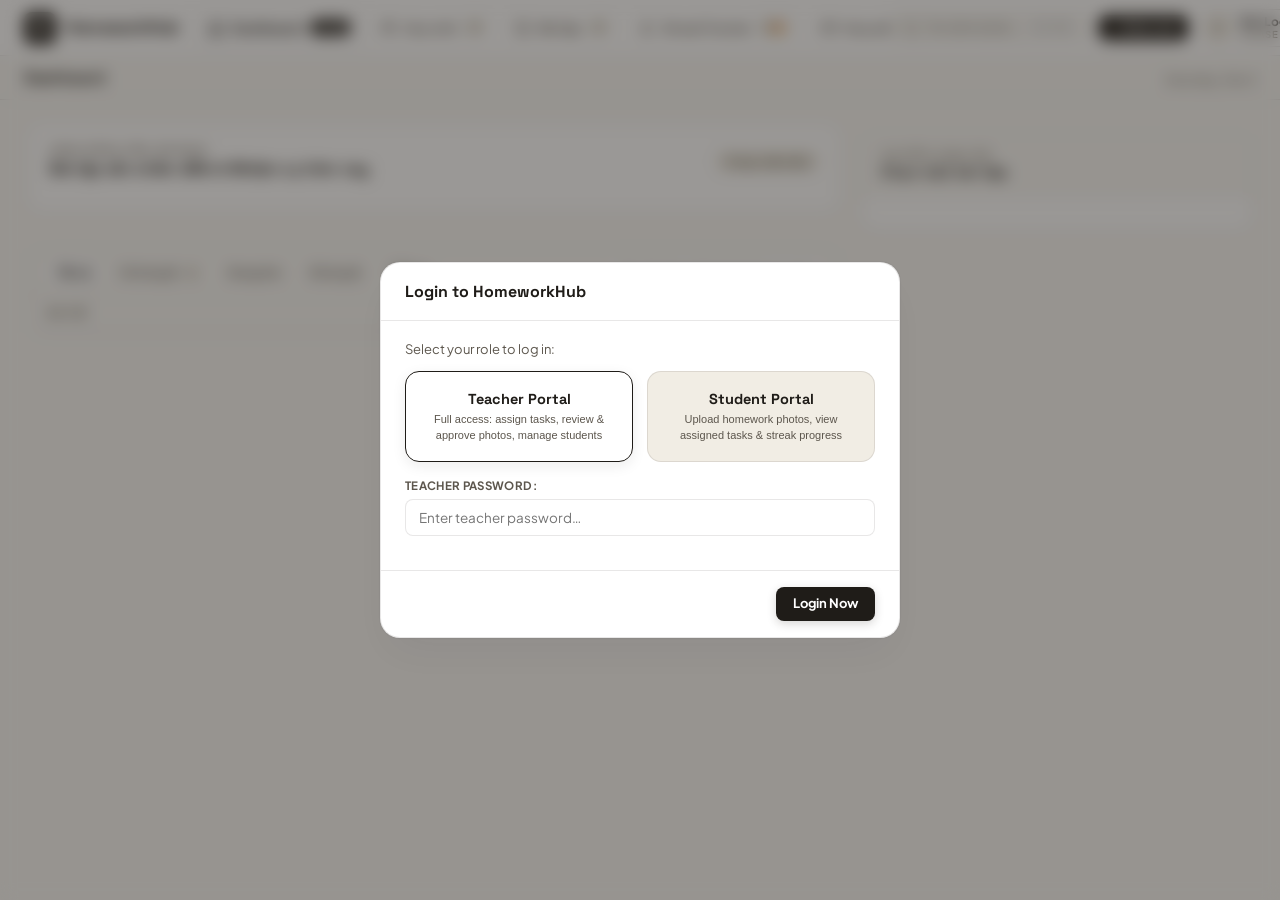
==== commit 30d5697d: "refactor(design-system): consolidate tokens, unify status chips, clean dead CSS and HTML - Migrated " ====
--- a/index.html
+++ b/index.html
@@ -7,7 +7,7 @@
   <meta name="description" content="Minimalist student homework tracker with image uploads, streak tracking, role-based login, and Supabase Cloud synchronization." />
   <link rel="preconnect" href="https://fonts.googleapis.com" />
   <link rel="preconnect" href="https://fonts.gstatic.com" crossorigin />
-  <link href="https://fonts.googleapis.com/css2?family=Outfit:wght@400;500;600;700;800&family=Plus+Jakarta+Sans:wght@400;500;600;700;800&family=Space+Grotesk:wght@500;600;700;800&display=swap" rel="stylesheet" />
+  <link href="https://fonts.googleapis.com/css2?family=Plus+Jakarta+Sans:wght@400;500;600;700;800&family=Space+Grotesk:wght@500;600;700;800&display=swap" rel="stylesheet" />
   <link rel="stylesheet" href="style.css" />
   <!-- Supabase JS Client SDK -->
   <script src="https://cdn.jsdelivr.net/npm/@supabase/supabase-js@2"></script>
@@ -96,12 +96,6 @@
         <h1 id="page-title">Dashboard</h1>
       </div>
       <div class="contextnav-right">
-        <div class="search-wrap" id="search-wrap" style="display: none;">
-          <input type="search" id="global-search" placeholder="Search tasks or students…" autocomplete="off" spellcheck="false" />
-        </div>
-        <button class="btn btn-secondary btn-sm" id="btn-login-modal" type="button" style="display: none;">
-          Switch Account
-        </button>
         <span class="contextnav-date" id="sidebar-date"></span>
       </div>
     </div>
@@ -320,28 +314,28 @@
         <p class="modal-intro-text">Select your role to log in:</p>
         
         <div class="role-selector">
-          <button class="role-card active" id="role-btn-teacher" type="button" onclick="selectLoginRole('teacher')">
+          <button class="role-card active" id="role-btn-teacher" type="button">
             <div class="role-title">Teacher Portal</div>
             <div class="role-desc">Full access: assign tasks, review & approve photos, manage students</div>
           </button>
           
-          <button class="role-card" id="role-btn-student" type="button" onclick="selectLoginRole('student')">
+          <button class="role-card" id="role-btn-student" type="button">
             <div class="role-title">Student Portal</div>
             <div class="role-desc">Upload homework photos, view assigned tasks & streak progress</div>
           </button>
         </div>
 
-        <div id="student-login-select-wrap" class="form-group hidden" style="margin-top: 16px;">
+        <div id="student-login-select-wrap" class="form-group hidden form-group-spaced">
           <label for="login-student-select">Select Student Name:</label>
-          <select id="login-student-select" class="select-input" style="width: 100%; margin-top: 6px;"></select>
+          <select id="login-student-select" class="select-input select-full"></select>
           
-          <div class="form-group" style="margin-top: 12px;">
+          <div class="form-group form-group-sm-spaced">
             <label for="input-student-pin">Student PIN:</label>
             <input type="password" id="input-student-pin" class="text-input" placeholder="Enter PIN (e.g. 0000)…" inputmode="numeric" pattern="[0-9]*" autocomplete="current-password" spellcheck="false" />
           </div>
         </div>
 
-        <div id="teacher-login-pass-wrap" class="form-group" style="margin-top: 16px;">
+        <div id="teacher-login-pass-wrap" class="form-group form-group-spaced">
           <label for="input-teacher-pass">Teacher Password:</label>
           <input type="password" id="input-teacher-pass" class="text-input" placeholder="Enter teacher password…" autocomplete="current-password" spellcheck="false" />
         </div>
@@ -361,7 +355,7 @@
         <button class="modal-close" data-modal="modal-supabase-config" type="button" aria-label="Close modal">✕</button>
       </div>
       <div class="modal-body">
-        <p style="font-size: 13px; color: var(--text-2); margin-bottom: 14px;">
+        <p class="modal-intro-text">
           Enter your Supabase <strong>Project URL</strong> and <strong>Anon Key</strong> to enable real-time online synchronization between Teacher and Students:
         </p>
         <div class="form-group">
@@ -374,8 +368,8 @@
         </div>
       </div>
       <div class="modal-footer">
-        <button class="btn btn-ghost" onclick="useOfflineLocalStorage()">Use Offline Mode (Local)</button>
-        <button class="btn btn-primary" onclick="saveSupabaseConfig()">Save & Connect Cloud</button>
+        <button class="btn btn-ghost" id="btn-use-offline" type="button">Use Offline Mode (Local)</button>
+        <button class="btn btn-primary" id="btn-save-cloud" type="button">Save & Connect Cloud</button>
       </div>
     </div>
   </div>
@@ -464,28 +458,28 @@
   </div>
 
   <!-- Image Viewer Modal -->
-  <div class="modal-overlay" id="modal-image-viewer" onclick="handleViewerBackdropClick(event)">
+  <div class="modal-overlay" id="modal-image-viewer">
     <div class="modal modal-img">
       <!-- Toolbar -->
       <div class="viewer-toolbar">
         <div class="viewer-caption" id="viewer-caption"></div>
         <div class="viewer-actions">
-          <button class="viewer-btn" onclick="viewerZoomOut()" title="Zoom Out" aria-label="Zoom Out">
+          <button class="viewer-btn" id="viewer-btn-zoom-out" type="button" title="Zoom Out" aria-label="Zoom Out">
             <svg width="16" height="16" viewBox="0 0 24 24" fill="none" stroke="currentColor" stroke-width="2.2" stroke-linecap="round" stroke-linejoin="round" aria-hidden="true"><circle cx="11" cy="11" r="8"/><line x1="21" y1="21" x2="16.65" y2="16.65"/><line x1="8" y1="11" x2="14" y2="11"/></svg>
           </button>
-          <button class="viewer-btn" onclick="viewerZoomIn()" title="Zoom In" aria-label="Zoom In">
+          <button class="viewer-btn" id="viewer-btn-zoom-in" type="button" title="Zoom In" aria-label="Zoom In">
             <svg width="16" height="16" viewBox="0 0 24 24" fill="none" stroke="currentColor" stroke-width="2.2" stroke-linecap="round" stroke-linejoin="round" aria-hidden="true"><circle cx="11" cy="11" r="8"/><line x1="21" y1="21" x2="16.65" y2="16.65"/><line x1="11" y1="8" x2="11" y2="14"/><line x1="8" y1="11" x2="14" y2="11"/></svg>
           </button>
-          <button class="viewer-btn" onclick="viewerRotateCCW()" title="Rotate Counter-Clockwise" aria-label="Rotate Counter-Clockwise">
+          <button class="viewer-btn" id="viewer-btn-rotate-ccw" type="button" title="Rotate Counter-Clockwise" aria-label="Rotate Counter-Clockwise">
             <svg width="16" height="16" viewBox="0 0 24 24" fill="none" stroke="currentColor" stroke-width="2.2" stroke-linecap="round" stroke-linejoin="round" aria-hidden="true"><polyline points="1 4 1 10 7 10"/><path d="M3.51 15a9 9 0 1 0 2.13-9.36L1 10"/></svg>
           </button>
-          <button class="viewer-btn" onclick="viewerRotateCW()" title="Rotate Clockwise" aria-label="Rotate Clockwise">
+          <button class="viewer-btn" id="viewer-btn-rotate-cw" type="button" title="Rotate Clockwise" aria-label="Rotate Clockwise">
             <svg width="16" height="16" viewBox="0 0 24 24" fill="none" stroke="currentColor" stroke-width="2.2" stroke-linecap="round" stroke-linejoin="round" aria-hidden="true"><polyline points="23 4 23 10 17 10"/><path d="M20.49 15a9 9 0 1 1-2.12-9.36L23 10"/></svg>
           </button>
-          <button class="viewer-btn" onclick="viewerDownload()" title="Download" aria-label="Download Image">
+          <button class="viewer-btn" id="viewer-btn-download" type="button" title="Download" aria-label="Download Image">
             <svg width="16" height="16" viewBox="0 0 24 24" fill="none" stroke="currentColor" stroke-width="2.2" stroke-linecap="round" stroke-linejoin="round" aria-hidden="true"><path d="M21 15v4a2 2 0 0 1-2 2H5a2 2 0 0 1-2-2v-4"/><polyline points="7 10 12 15 17 10"/><line x1="12" y1="15" x2="12" y2="3"/></svg>
           </button>
-          <button class="viewer-btn viewer-btn-close" onclick="closeModal('modal-image-viewer')" title="Close" aria-label="Close Image Viewer">
+          <button class="viewer-btn viewer-btn-close" id="viewer-btn-close" data-modal="modal-image-viewer" type="button" title="Close" aria-label="Close Image Viewer">
             <svg width="16" height="16" viewBox="0 0 24 24" fill="none" stroke="currentColor" stroke-width="2.2" stroke-linecap="round" stroke-linejoin="round" aria-hidden="true"><line x1="18" y1="6" x2="6" y2="18"/><line x1="6" y1="6" x2="18" y2="18"/></svg>
           </button>
         </div>
--- a/style.css
+++ b/style.css
@@ -12,43 +12,38 @@
 }
 
 :root {
-  /* Warm Calm Canvas Palette */
-  --bg: #f9f8f5;
+  /* Warm neutrals only */
+  --bg:  #f9f8f5;
   --bg2: #ffffff;
-  --bg3: #f3efe7;
-  --surface: rgba(24, 24, 27, 0.02);
-  --border: rgba(39, 39, 42, 0.09);
-  --border-h: rgba(39, 39, 42, 0.18);
-
-  /* Curated Accent Palette */
-  --terracotta: #c85a32;
-  --terracotta-dim: rgba(200, 90, 50, 0.10);
-  --sage: #10b981;
-  --sage-dim: rgba(16, 185, 129, 0.10);
-  --mustard: #f59e0b;
-  --mustard-dim: rgba(245, 158, 11, 0.10);
-  --denim: #3b82f6;
-  --denim-dim: rgba(59, 130, 246, 0.10);
-  --rose: #e11d48;
-  --rose-dim: rgba(225, 29, 72, 0.10);
-  --violet: #8b5cf6;
-  --violet-dim: rgba(139, 92, 246, 0.10);
-
-  /* Text Colors — Zinc Depth */
-  --text: #18181b;
-  --text-2: #52525b;
-  --text-3: #94a3b8;
+  --bg3: #f1ede4;
+  --surface: rgba(31, 28, 24, 0.03);
+  --text:   #1f1c18;
+  --text-2: #5c564d;
+  --text-3: #756e62;
+  --border:   rgba(31, 28, 24, 0.10);
+  --border-h: rgba(31, 28, 24, 0.20);
+  --overlay:  rgba(31, 28, 24, 0.45);
+
+  /* Brand */
+  --ink: #1f1c18;      /* primary buttons, active states, focus rings, selected states */
+  --accent: #c85a32;   /* streak/flame moments ONLY */
+  --accent-bg: rgba(200, 90, 50, 0.10);
+
+  /* Status: one hue per meaning, used only for status */
+  --ok:     #3f7a56;  --ok-bg:     rgba(63, 122, 86, 0.10);
+  --wait:   #a8650f;  --wait-bg:   rgba(168, 101, 15, 0.11);
+  --info:   #3d6585;  --info-bg:   rgba(61, 101, 133, 0.10);
+  --danger: #b3302f;  --danger-bg: rgba(179, 48, 47, 0.09);
 
   --radius-sm: 8px;
   --radius: 14px;
   --radius-lg: 20px;
   --radius-pill: 9999px;
 
-  --shadow-sm: 0 1px 3px rgba(24, 24, 27, 0.04);
-  --shadow: 0 4px 20px -2px rgba(24, 24, 27, 0.04), 0 2px 6px -1px rgba(24, 24, 27, 0.02);
-  --shadow-lg: 0 20px 40px -15px rgba(24, 24, 27, 0.07), 0 0 1px 1px rgba(24, 24, 27, 0.04);
-
-  --sidebar-w: 270px;
+  --shadow-sm: 0 1px 3px rgba(31, 28, 24, 0.04);
+  --shadow: 0 4px 20px -2px rgba(31, 28, 24, 0.04), 0 2px 6px -1px rgba(31, 28, 24, 0.02);
+  --shadow-lg: 0 20px 40px -15px rgba(31, 28, 24, 0.07), 0 0 1px 1px rgba(31, 28, 24, 0.04);
+
   --transition: 0.2s cubic-bezier(0.16, 1, 0.3, 1);
 }
 
@@ -69,8 +64,8 @@
   top: -999px;
   left: 16px;
   z-index: 9999;
-  background: var(--terracotta);
-  color: #ffffff;
+  background: var(--ink);
+  color: var(--bg2);
   padding: 10px 18px;
   border-radius: var(--radius-sm);
   font-weight: 700;
@@ -85,7 +80,7 @@
 }
 
 :focus-visible {
-  outline: 2px solid var(--terracotta);
+  outline: 2px solid var(--ink);
   outline-offset: 2px;
 }
 
@@ -173,7 +168,7 @@
 }
 
 .brand-text {
-  font-family: 'Space Grotesk', 'Outfit', sans-serif;
+  font-family: 'Space Grotesk', sans-serif;
   font-weight: 800;
   font-size: 17px;
   color: var(--text);
@@ -301,8 +296,8 @@
   width: 28px;
   height: 28px;
   border-radius: var(--radius-pill);
-  background: var(--terracotta-dim);
-  color: var(--terracotta);
+  background: rgba(31, 28, 24, 0.08);
+  color: var(--ink);
   display: flex;
   align-items: center;
   justify-content: center;
@@ -363,7 +358,7 @@
 }
 
 #page-title {
-  font-family: 'Space Grotesk', 'Outfit', sans-serif;
+  font-family: 'Space Grotesk', sans-serif;
   font-size: 16px;
   font-weight: 700;
   color: var(--text);
@@ -434,7 +429,7 @@
 }
 
 .mob-tab.active {
-  color: var(--terracotta);
+  color: var(--ink);
   font-weight: 700;
 }
 
@@ -452,7 +447,7 @@
 .cmd-overlay {
   position: fixed;
   inset: 0;
-  background: rgba(15, 23, 42, 0.45);
+  background: var(--overlay);
   backdrop-filter: blur(6px);
   -webkit-backdrop-filter: blur(6px);
   z-index: 9999;
@@ -579,8 +574,8 @@
 }
 
 .cmd-item.selected .cmd-item-icon {
-  background: var(--terracotta-dim);
-  color: var(--terracotta);
+  background: rgba(31, 28, 24, 0.08);
+  color: var(--ink);
   border-color: transparent;
 }
 
@@ -651,7 +646,7 @@
 }
 
 .tuition-header-titles h2 {
-  font-family: 'Space Grotesk', 'Outfit', sans-serif;
+  font-family: 'Space Grotesk', sans-serif;
   font-size: 20px;
   font-weight: 700;
   color: var(--text);
@@ -741,7 +736,7 @@
 }
 
 .fee-widget-page .fee-manual-input:focus {
-  border-color: var(--terracotta);
+  border-color: var(--ink);
 }
 
 .fee-widget-page .fee-manual-reason {
@@ -757,7 +752,7 @@
 }
 
 .fee-widget-page .fee-manual-reason:focus {
-  border-color: var(--terracotta);
+  border-color: var(--ink);
 }
 
 .fee-widget-page .fee-manual-btns {
@@ -775,24 +770,24 @@
 }
 
 .fee-widget-page .fee-manual-add {
-  background: var(--sage-dim);
-  color: var(--sage);
-  border: 1px solid rgba(16, 185, 129, 0.3);
+  background: var(--ok-bg);
+  color: var(--ok);
+  border: 1px solid color-mix(in srgb, var(--ok) 30%, transparent);
 }
 
 .fee-widget-page .fee-manual-add:hover {
-  background: var(--sage);
+  background: var(--ok);
   color: #fff;
 }
 
 .fee-widget-page .fee-manual-sub {
-  background: var(--rose-dim);
-  color: var(--rose);
-  border: 1px solid rgba(239, 68, 68, 0.3);
+  background: var(--danger-bg);
+  color: var(--danger);
+  border: 1px solid color-mix(in srgb, var(--danger) 30%, transparent);
 }
 
 .fee-widget-page .fee-manual-sub:hover {
-  background: var(--rose);
+  background: var(--danger);
   color: #fff;
 }
 
@@ -886,11 +881,11 @@
   font-weight: 700;
   text-transform: uppercase;
   letter-spacing: 0.6px;
-  color: var(--terracotta);
+  color: var(--text-3);
 }
 
 .hero-title {
-  font-family: 'Space Grotesk', 'Outfit', sans-serif;
+  font-family: 'Space Grotesk', sans-serif;
   font-size: 16px;
   font-weight: 700;
   color: var(--text);
@@ -902,9 +897,9 @@
   font-weight: 700;
   padding: 3px 10px;
   border-radius: var(--radius-pill);
-  background: var(--terracotta-dim);
-  color: var(--terracotta);
-  border: 1px solid rgba(200, 90, 50, 0.2);
+  background: var(--bg3);
+  color: var(--text-2);
+  border: 1px solid var(--border);
   font-variant-numeric: tabular-nums;
 }
 
@@ -929,16 +924,16 @@
 }
 
 .action-card:hover {
-  background: #ffffff;
+  background: var(--bg2);
   border-color: var(--border-h);
   transform: translateY(-2px);
   box-shadow: var(--shadow);
 }
 
 .action-card.selected {
-  background: #ffffff;
-  border-color: var(--text);
-  box-shadow: 0 0 0 2px var(--text);
+  background: var(--bg2);
+  border-color: var(--ink);
+  box-shadow: 0 0 0 2px var(--ink);
 }
 
 .action-card-top {
@@ -1227,8 +1222,8 @@
 }
 
 .master-row.selected {
-  background: rgba(200, 90, 50, 0.04);
-  border-left: 3px solid var(--terracotta);
+  background: rgba(31, 28, 24, 0.04);
+  border-left: 3px solid var(--ink);
   padding-left: 15px;
 }
 
@@ -1288,7 +1283,7 @@
 }
 
 .col-due.overdue {
-  color: var(--rose);
+  color: var(--danger);
   font-weight: 700;
 }
 
@@ -1304,28 +1299,35 @@
   line-height: 1.2;
 }
 
+.status-chip.chip-pending {
+  background: var(--info-bg);
+  color: var(--info);
+  border: 1px solid color-mix(in srgb, var(--info) 30%, transparent);
+}
+
+.status-chip.chip-submitted,
 .status-chip.chip-pending-review {
-  background: var(--mustard-dim);
-  color: #b45309;
-  border: 1px solid rgba(245, 158, 11, 0.3);
-}
-
-.status-chip.chip-pending {
-  background: var(--denim-dim);
-  color: var(--denim);
-  border: 1px solid rgba(59, 130, 246, 0.3);
+  background: var(--wait-bg);
+  color: var(--wait);
+  border: 1px solid color-mix(in srgb, var(--wait) 30%, transparent);
 }
 
 .status-chip.chip-approved {
-  background: var(--sage-dim);
-  color: #047857;
-  border: 1px solid rgba(16, 185, 129, 0.3);
+  background: var(--ok-bg);
+  color: var(--ok);
+  border: 1px solid color-mix(in srgb, var(--ok) 30%, transparent);
 }
 
 .status-chip.chip-overdue {
-  background: var(--rose-dim);
-  color: var(--rose);
-  border: 1px solid rgba(225, 29, 72, 0.3);
+  background: var(--danger-bg);
+  color: var(--danger);
+  border: 1px solid color-mix(in srgb, var(--danger) 30%, transparent);
+}
+
+.status-chip.chip-draft {
+  background: var(--bg3);
+  color: var(--text-2);
+  border: 1px solid var(--border);
 }
 
 /* ── 4. PERSISTENT DETAIL COLUMN ── */
@@ -1370,7 +1372,7 @@
 }
 
 .detail-title {
-  font-family: 'Space Grotesk', 'Outfit', sans-serif;
+  font-family: 'Space Grotesk', sans-serif;
   font-size: 15px;
   font-weight: 700;
   color: var(--text);
@@ -1506,8 +1508,8 @@
 .btn-approve-lg {
   padding: 10px 16px;
   border-radius: var(--radius-sm);
-  background: #047857;
-  color: #ffffff;
+  background: var(--ok);
+  color: var(--bg2);
   border: none;
   font-size: 13px;
   font-weight: 700;
@@ -1517,12 +1519,12 @@
   justify-content: center;
   gap: 7px;
   font-family: inherit;
-  box-shadow: 0 2px 8px rgba(16, 185, 129, 0.25);
+  box-shadow: 0 2px 8px color-mix(in srgb, var(--ok) 25%, transparent);
   transition: background-color var(--transition), transform var(--transition);
 }
 
 .btn-approve-lg:hover {
-  background: #065f46;
+  background: color-mix(in srgb, var(--ok) 85%, #000);
   transform: translateY(-1px);
 }
 
@@ -1568,15 +1570,15 @@
 }
 
 .btn-primary {
-  background: var(--terracotta);
-  color: #ffffff;
-  box-shadow: 0 3px 10px rgba(200, 90, 50, 0.22);
+  background: var(--ink);
+  color: var(--bg2);
+  box-shadow: 0 3px 10px rgba(31, 28, 24, 0.18);
 }
 
 .btn-primary:hover {
-  background: #b24d28;
+  background: #332f2a;
   transform: translateY(-1px);
-  box-shadow: 0 5px 14px rgba(200, 90, 50, 0.28);
+  box-shadow: 0 5px 14px rgba(31, 28, 24, 0.24);
 }
 
 .btn-secondary {
@@ -1604,13 +1606,13 @@
 }
 
 .btn-danger {
-  background: var(--rose-dim);
-  color: var(--rose);
-  border: 1px solid rgba(225, 29, 72, 0.2);
+  background: var(--danger-bg);
+  color: var(--danger);
+  border: 1px solid color-mix(in srgb, var(--danger) 30%, transparent);
 }
 
 .btn-danger:hover {
-  background: var(--rose);
+  background: var(--danger);
   color: #fff;
   transform: translateY(-1px);
 }
@@ -1634,8 +1636,8 @@
 }
 
 .text-input:focus {
-  border-color: var(--terracotta);
-  box-shadow: 0 0 0 3px var(--terracotta-dim);
+  border-color: var(--ink);
+  box-shadow: 0 0 0 3px rgba(31, 28, 24, 0.08);
 }
 
 .textarea {
@@ -1658,257 +1660,8 @@
 }
 
 .select-input:focus {
-  border-color: var(--terracotta);
-  box-shadow: 0 0 0 3px var(--terracotta-dim);
-}
-
-.badge {
-  background: var(--terracotta);
-  color: #fff;
-  font-size: 10.5px;
-  font-weight: 700;
-  border-radius: var(--radius-pill);
-  padding: 2px 8px;
-  font-variant-numeric: tabular-nums;
-}
-
-/* =========================================================
-   PANELS & CARDS
-   ========================================================= */
-.panel {
-  background: var(--bg2);
-  border: 1px solid var(--border);
-  border-radius: var(--radius);
-  box-shadow: var(--shadow);
-  overflow: hidden;
-}
-
-.panel-header {
-  display: flex;
-  align-items: center;
-  justify-content: space-between;
-  padding: 15px 18px;
-  border-bottom: 1px solid var(--border);
-  background: var(--bg2);
-}
-
-.panel-header h2 {
-  font-family: 'Space Grotesk', 'Outfit', sans-serif;
-  font-size: 14.5px;
-  font-weight: 700;
-  color: var(--text);
-  letter-spacing: -0.2px;
-}
-
-.panel-body {
-  padding: 16px 18px;
-}
-
-/* STAT CARDS */
-.stats-row {
-  display: grid;
-  grid-template-columns: repeat(4, 1fr);
-  gap: 16px;
-  margin-bottom: 24px;
-}
-
-.stat-card {
-  background: var(--bg2);
-  border: 1px solid var(--border);
-  border-radius: var(--radius);
-  padding: 18px 20px;
-  display: flex;
-  align-items: center;
-  gap: 14px;
-  box-shadow: var(--shadow);
-  transition: transform var(--transition), box-shadow var(--transition);
-}
-
-.stat-card:hover {
-  transform: translateY(-2px);
-  box-shadow: var(--shadow-lg);
-}
-
-.stat-icon {
-  width: 44px;
-  height: 44px;
-  border-radius: var(--radius-sm);
-  display: flex;
-  align-items: center;
-  justify-content: center;
-  font-size: 18px;
-  flex-shrink: 0;
-}
-
-.stat-value {
-  font-family: 'Space Grotesk', 'Outfit', sans-serif;
-  font-size: 26px;
-  font-weight: 800;
-  line-height: 1;
-  font-variant-numeric: tabular-nums;
-}
-
-.stat-label {
-  font-size: 12px;
-  color: var(--text-2);
-  margin-top: 4px;
-  font-weight: 600;
-}
-
-.dashboard-grid {
-  display: grid;
-  grid-template-columns: 1fr 1fr;
-  gap: 20px;
-}
-
-.panel-wide {
-  grid-column: 1 / -1;
-}
-
-.submission-item,
-.streak-item,
-.pending-item {
-  display: flex;
-  align-items: center;
-  gap: 12px;
-  padding: 10px 12px;
-  border-bottom: 1px solid var(--border);
-  border-radius: var(--radius-sm);
-  transition: background-color var(--transition);
-}
-
-.submission-item:last-child,
-.pending-item:last-child,
-.streak-item:last-child {
-  border-bottom: none;
-}
-
-.submission-item:hover,
-.pending-item:hover,
-.streak-item:hover {
-  background: var(--bg3);
-}
-
-.submission-thumb {
-  width: 44px;
-  height: 44px;
-  border-radius: var(--radius-sm);
-  object-fit: cover;
-  border: 1px solid var(--border);
-  flex-shrink: 0;
-  background: var(--bg3);
-  overflow: hidden;
-}
-
-.submission-thumb img {
-  width: 100%;
-  height: 100%;
-  object-fit: cover;
-}
-
-.submission-info {
-  min-width: 0;
-  flex: 1;
-}
-
-.submission-info strong {
-  font-size: 13px;
-  font-weight: 700;
-  display: block;
-  white-space: nowrap;
-  overflow: hidden;
-  text-overflow: ellipsis;
-}
-
-.submission-info span {
-  font-size: 12px;
-  color: var(--text-2);
-}
-
-.submission-time {
-  font-size: 11px;
-  color: var(--text-3);
-  margin-left: auto;
-  font-weight: 600;
-  font-variant-numeric: tabular-nums;
-}
-
-.streak-rank {
-  font-family: 'Space Grotesk', sans-serif;
-  font-size: 13px;
-  font-weight: 700;
-  color: var(--text-3);
-  width: 22px;
-  font-variant-numeric: tabular-nums;
-}
-
-.streak-avatar {
-  width: 34px;
-  height: 34px;
-  border-radius: var(--radius-sm);
-  display: flex;
-  align-items: center;
-  justify-content: center;
-  font-weight: 700;
-  font-size: 13px;
-  color: #fff;
-  flex-shrink: 0;
-}
-
-.streak-name {
-  flex: 1;
-  font-size: 13px;
-  font-weight: 700;
-  min-width: 0;
-  white-space: nowrap;
-  overflow: hidden;
-  text-overflow: ellipsis;
-}
-
-.streak-flame {
-  font-family: 'Space Grotesk', 'Outfit', sans-serif;
-  font-size: 13px;
-  font-weight: 700;
-  color: var(--terracotta);
-  display: inline-flex;
-  align-items: center;
-  gap: 4px;
-  font-variant-numeric: tabular-nums;
-}
-
-.pending-dot {
-  width: 8px;
-  height: 8px;
-  border-radius: 50%;
-  background: var(--mustard);
-  flex-shrink: 0;
-}
-
-.pending-task-name {
-  flex: 1;
-  font-size: 13px;
-  font-weight: 700;
-  min-width: 0;
-  white-space: nowrap;
-  overflow: hidden;
-  text-overflow: ellipsis;
-}
-
-.pending-student {
-  font-size: 12px;
-  color: var(--text-2);
-}
-
-.pending-due {
-  font-size: 12px;
-  color: var(--text-3);
-  font-weight: 600;
-  font-variant-numeric: tabular-nums;
-}
-
-.pending-due.overdue {
-  color: var(--rose);
-  font-weight: 700;
+  border-color: var(--ink);
+  box-shadow: 0 0 0 3px rgba(31, 28, 24, 0.08);
 }
 
 .empty-state {
@@ -1941,7 +1694,7 @@
 }
 
 .view-header-titles h2 {
-  font-family: 'Space Grotesk', 'Outfit', sans-serif;
+  font-family: 'Space Grotesk', sans-serif;
   font-size: 20px;
   font-weight: 700;
   color: var(--text);
@@ -1967,8 +1720,8 @@
 }
 
 .search-box-pill:focus-within {
-  border-color: var(--terracotta);
-  box-shadow: 0 0 0 3px var(--terracotta-dim);
+  border-color: var(--ink);
+  box-shadow: 0 0 0 3px rgba(31, 28, 24, 0.08);
 }
 
 .search-box-pill svg {
@@ -2014,7 +1767,7 @@
 .student-card:hover {
   transform: translateY(-2px);
   box-shadow: var(--shadow-lg);
-  border-color: var(--border-hover);
+  border-color: var(--border-h);
 }
 
 .student-card-header {
@@ -2077,9 +1830,9 @@
   gap: 4px;
   padding: 4px 9px;
   border-radius: var(--radius-pill);
-  background: rgba(200, 90, 50, 0.08);
-  border: 1px solid rgba(200, 90, 50, 0.2);
-  color: var(--terracotta);
+  background: var(--accent-bg);
+  border: 1px solid color-mix(in srgb, var(--accent) 25%, transparent);
+  color: var(--accent);
   font-size: 11.5px;
   font-weight: 700;
   font-variant-numeric: tabular-nums;
@@ -2141,7 +1894,7 @@
 }
 
 .student-stat-val {
-  font-family: 'Space Grotesk', 'Outfit', sans-serif;
+  font-family: 'Space Grotesk', sans-serif;
   font-size: 17px;
   font-weight: 700;
   font-variant-numeric: tabular-nums;
@@ -2231,9 +1984,9 @@
 }
 
 .upload-zone:hover {
-  border-color: var(--terracotta);
-  background: var(--terracotta-dim);
-  color: var(--terracotta);
+  border-color: var(--ink);
+  background: rgba(31, 28, 24, 0.05);
+  color: var(--ink);
 }
 
 .image-grid {
@@ -2283,39 +2036,7 @@
 }
 
 .img-thumb-remove:hover {
-  background: var(--rose);
-}
-
-.status-pill {
-  display: inline-flex;
-  align-items: center;
-  gap: 4px;
-  padding: 4px 10px;
-  border-radius: var(--radius-pill);
-  font-size: 10.5px;
-  font-weight: 700;
-  text-transform: uppercase;
-  letter-spacing: 0.02em;
-}
-
-.status-pending {
-  background: var(--mustard-dim);
-  color: var(--mustard);
-}
-
-.status-submitted {
-  background: var(--denim-dim);
-  color: var(--denim);
-}
-
-.status-approved {
-  background: var(--sage-dim);
-  color: var(--sage);
-}
-
-.status-overdue {
-  background: var(--rose-dim);
-  color: var(--rose);
+  background: var(--danger);
 }
 
 /* STREAKS */
@@ -2346,9 +2067,9 @@
   gap: 12px;
   margin: 16px 0;
   padding: 16px;
-  background: rgba(200, 90, 50, 0.06);
+  background: var(--accent-bg);
   border-radius: var(--radius);
-  border: 1px solid rgba(200, 90, 50, 0.14);
+  border: 1px solid color-mix(in srgb, var(--accent) 20%, transparent);
 }
 
 .streak-fire {
@@ -2358,15 +2079,15 @@
   width: 44px;
   height: 44px;
   border-radius: var(--radius-sm);
-  background: var(--terracotta-dim);
-  color: var(--terracotta);
+  background: var(--accent-bg);
+  color: var(--accent);
 }
 
 .streak-count {
-  font-family: 'Space Grotesk', 'Outfit', sans-serif;
+  font-family: 'Space Grotesk', sans-serif;
   font-size: 40px;
   font-weight: 800;
-  color: var(--terracotta);
+  color: var(--accent);
   line-height: 1;
   font-variant-numeric: tabular-nums;
 }
@@ -2394,7 +2115,7 @@
 }
 
 .streak-mini-stat-val {
-  font-family: 'Space Grotesk', 'Outfit', sans-serif;
+  font-family: 'Space Grotesk', sans-serif;
   font-size: 17px;
   font-weight: 700;
   font-variant-numeric: tabular-nums;
@@ -2426,11 +2147,11 @@
 }
 
 .cal-day.active {
-  background: var(--sage);
+  background: var(--accent);
 }
 
 .cal-day.today {
-  outline: 2px solid var(--terracotta);
+  outline: 2px solid var(--accent);
   outline-offset: 1px;
 }
 
@@ -2454,18 +2175,18 @@
 
 .role-card:hover {
   border-color: var(--border-h);
-  background: #ffffff;
+  background: var(--bg2);
   transform: translateY(-1px);
 }
 
 .role-card.active {
-  border-color: var(--terracotta);
-  background: #ffffff;
-  box-shadow: 0 4px 14px var(--terracotta-dim);
+  border-color: var(--ink);
+  background: var(--bg2);
+  box-shadow: 0 4px 14px rgba(31, 28, 24, 0.08);
 }
 
 .role-title {
-  font-family: 'Space Grotesk', 'Outfit', sans-serif;
+  font-family: 'Space Grotesk', sans-serif;
   font-size: 14.5px;
   font-weight: 700;
   color: var(--text);
@@ -2481,7 +2202,7 @@
 .modal-overlay {
   position: fixed;
   inset: 0;
-  background: rgba(15, 23, 42, 0.45);
+  background: var(--overlay);
   backdrop-filter: blur(8px);
   -webkit-backdrop-filter: blur(8px);
   z-index: 10000;
@@ -2571,7 +2292,7 @@
 }
 
 .modal-header h3 {
-  font-family: 'Space Grotesk', 'Outfit', sans-serif;
+  font-family: 'Space Grotesk', sans-serif;
   font-size: 16px;
   font-weight: 700;
   color: var(--text);
@@ -2611,7 +2332,7 @@
 
 /* IMAGE VIEWER */
 .modal-img {
-  background: #111114;
+  background: #14120f;
   border: 1px solid rgba(255, 255, 255, 0.1);
   max-width: 92vw;
   width: 92vw;
@@ -2674,12 +2395,12 @@
 }
 
 .viewer-btn-close {
-  background: rgba(225, 29, 72, 0.25);
-  border-color: rgba(225, 29, 72, 0.4);
+  background: var(--danger-bg);
+  border-color: color-mix(in srgb, var(--danger) 40%, transparent);
 }
 
 .viewer-btn-close:hover {
-  background: var(--rose);
+  background: var(--danger);
 }
 
 .viewer-img-wrap {
@@ -2702,6 +2423,25 @@
 }
 
 .form-group {
+  margin-bottom: 14px;
+}
+
+.form-group-spaced {
+  margin-top: 16px;
+}
+
+.form-group-sm-spaced {
+  margin-top: 12px;
+}
+
+.select-full {
+  width: 100%;
+  margin-top: 6px;
+}
+
+.modal-intro-text {
+  font-size: 13px;
+  color: var(--text-2);
   margin-bottom: 14px;
 }
 
@@ -2778,17 +2518,17 @@
 }
 
 .toast-success {
-  border-left: 4px solid var(--sage);
+  border-left: 4px solid var(--ok);
 }
 
 .toast-error {
-  border-left: 4px solid var(--rose);
+  border-left: 4px solid var(--danger);
 }
 
 .btn-approve {
-  background: var(--sage-dim);
-  color: var(--sage);
-  border: 1px solid rgba(16, 185, 129, 0.3);
+  background: var(--ok-bg);
+  color: var(--ok);
+  border: 1px solid color-mix(in srgb, var(--ok) 30%, transparent);
   padding: 6px 14px;
   border-radius: var(--radius-sm);
   font-size: 12px;
@@ -2800,13 +2540,9 @@
   transition: background-color var(--transition), color var(--transition);
 }
 
-.btn-approve:hover {
-  background: var(--sage);
-  color: #fff;
-}
-
+.btn-approve:hover,
 .btn-approve.approved {
-  background: var(--sage);
+  background: var(--ok);
   color: #fff;
 }
 
@@ -2840,42 +2576,42 @@
 }
 
 .toggle-checkbox {
-  -webkit-appearance: none !important;
-  -moz-appearance: none !important;
-  appearance: none !important;
-  width: 44px !important;
-  height: 24px !important;
-  background-color: var(--border) !important;
-  border-radius: var(--radius-pill) !important;
-  position: relative !important;
-  outline: none !important;
-  cursor: pointer !important;
-  transition: background-color 0.2s ease !important;
-  flex-shrink: 0 !important;
-  margin: 0 !important;
-  border: none !important;
-  display: inline-block !important;
+  -webkit-appearance: none;
+  -moz-appearance: none;
+  appearance: none;
+  width: 44px;
+  height: 24px;
+  background-color: var(--border);
+  border-radius: var(--radius-pill);
+  position: relative;
+  outline: none;
+  cursor: pointer;
+  transition: background-color 0.2s ease;
+  flex-shrink: 0;
+  margin: 0;
+  border: none;
+  display: inline-block;
 }
 
 .toggle-checkbox::before {
-  content: '' !important;
-  position: absolute !important;
-  width: 18px !important;
-  height: 18px !important;
-  border-radius: 50% !important;
-  top: 3px !important;
-  left: 3px !important;
-  background-color: #ffffff !important;
-  transition: transform 0.2s ease !important;
-  box-shadow: 0 1px 3px rgba(0, 0, 0, 0.2) !important;
+  content: '';
+  position: absolute;
+  width: 18px;
+  height: 18px;
+  border-radius: 50%;
+  top: 3px;
+  left: 3px;
+  background-color: #ffffff;
+  transition: transform 0.2s ease;
+  box-shadow: 0 1px 3px rgba(0, 0, 0, 0.2);
 }
 
 .toggle-checkbox:checked {
-  background-color: var(--terracotta) !important;
+  background-color: var(--ink);
 }
 
 .toggle-checkbox:checked::before {
-  transform: translateX(20px) !important;
+  transform: translateX(20px);
 }
 
 .toggle-desc {
@@ -2890,8 +2626,8 @@
   display: inline-flex;
   align-items: center;
   gap: 4px;
-  background: var(--denim-dim);
-  color: var(--denim);
+  background: var(--info-bg);
+  color: var(--info);
   font-size: 10px;
   font-weight: 700;
   padding: 2px 8px;
@@ -2903,12 +2639,12 @@
 }
 
 .recurring-info {
-  background: var(--denim-dim);
-  border: 1px solid rgba(59, 130, 246, 0.2);
+  background: var(--info-bg);
+  border: 1px solid color-mix(in srgb, var(--info) 25%, transparent);
   border-radius: var(--radius-sm);
   padding: 8px 12px;
   font-size: 12px;
-  color: var(--denim);
+  color: var(--info);
   font-weight: 600;
   margin-bottom: 10px;
 }
@@ -2919,8 +2655,8 @@
   align-items: center;
   justify-content: space-between;
   gap: 12px;
-  background: var(--terracotta-dim);
-  border: 1px solid rgba(200, 90, 50, 0.25);
+  background: var(--bg3);
+  border: 1px solid var(--border);
   border-radius: var(--radius);
   padding: 12px 16px;
   margin-top: 12px;
@@ -2929,13 +2665,13 @@
 
 .submit-homework-hint {
   font-size: 12px;
-  color: var(--terracotta);
+  color: var(--text-2);
   font-weight: 600;
 }
 
 .btn-submit-homework {
-  background: var(--terracotta);
-  color: #fff;
+  background: var(--ink);
+  color: var(--bg2);
   border: none;
   border-radius: var(--radius-sm);
   padding: 8px 18px;
@@ -2958,13 +2694,13 @@
 
 /* ── STATUS NOTICE BOXES ── */
 .submitted-notice {
-  background: var(--denim-dim);
-  border: 1px solid rgba(59, 130, 246, 0.2);
+  background: var(--wait-bg);
+  border: 1px solid color-mix(in srgb, var(--wait) 25%, transparent);
   border-radius: var(--radius-sm);
   padding: 10px 14px;
   font-size: 13px;
   font-weight: 600;
-  color: var(--denim);
+  color: var(--wait);
   margin-top: 10px;
   text-align: center;
   display: flex;
@@ -2974,13 +2710,13 @@
 }
 
 .approved-notice {
-  background: var(--sage-dim);
-  border: 1px solid rgba(16, 185, 129, 0.25);
+  background: var(--ok-bg);
+  border: 1px solid color-mix(in srgb, var(--ok) 25%, transparent);
   border-radius: var(--radius-sm);
   padding: 10px 14px;
   font-size: 13px;
   font-weight: 700;
-  color: var(--sage);
+  color: var(--ok);
   margin-top: 10px;
   text-align: center;
   display: flex;
@@ -3004,19 +2740,19 @@
 }
 
 .draft-note {
-  background: var(--mustard-dim);
-  border-color: rgba(245, 158, 11, 0.3);
-  color: var(--mustard);
+  background: var(--bg3);
+  border: 1px solid var(--border);
+  color: var(--text-2);
 }
 
 .status-draft {
-  background: var(--mustard-dim);
-  color: var(--mustard);
-  border: 1px solid rgba(245, 158, 11, 0.3);
+  background: var(--bg3);
+  color: var(--text-2);
+  border: 1px solid var(--border);
 }
 
 /* =========================================================
-   FEE TRACKER WIDGET (Sidebar)
+   FEE TRACKER WIDGET
    ========================================================= */
 .fee-widget {
   margin: 0 12px 12px 12px;
@@ -3038,7 +2774,7 @@
 }
 
 .fee-widget-title {
-  font-family: 'Space Grotesk', 'Outfit', sans-serif;
+  font-family: 'Space Grotesk', sans-serif;
   font-size: 11.5px;
   font-weight: 700;
   color: var(--text);
@@ -3050,9 +2786,9 @@
 }
 
 .fee-reset-btn {
-  background: var(--sage-dim);
-  color: var(--sage);
-  border: 1px solid rgba(16, 185, 129, 0.3);
+  background: var(--info-bg);
+  color: var(--info);
+  border: 1px solid color-mix(in srgb, var(--info) 30%, transparent);
   border-radius: var(--radius-pill);
   padding: 3px 9px;
   font-size: 10px;
@@ -3064,12 +2800,25 @@
 }
 
 .fee-reset-btn:hover {
-  background: var(--sage);
+  background: var(--info);
   color: #fff;
 }
 
+.fee-read-only-pill {
+  display: inline-flex;
+  align-items: center;
+  gap: 5px;
+  background: var(--bg3);
+  color: var(--text-2);
+  border: 1px solid var(--border);
+  padding: 4px 10px;
+  border-radius: var(--radius-pill);
+  font-size: 11px;
+  font-weight: 600;
+}
+
 .fee-balance {
-  font-family: 'Space Grotesk', 'Outfit', sans-serif;
+  font-family: 'Space Grotesk', sans-serif;
   font-size: 21px;
   font-weight: 800;
   text-align: center;
@@ -3119,16 +2868,17 @@
   border-radius: var(--radius-pill);
   font-size: 9px;
   font-weight: 700;
-  color: var(--terracotta);
+  color: var(--text-2);
   cursor: pointer;
   padding: 2px 8px;
   font-family: 'Plus Jakarta Sans', sans-serif;
-  transition: background-color var(--transition), border-color var(--transition);
+  transition: background-color var(--transition), border-color var(--transition), color var(--transition);
 }
 
 .fee-log-expand-btn:hover {
-  background: var(--terracotta-dim);
-  border-color: var(--terracotta);
+  background: rgba(31, 28, 24, 0.05);
+  border-color: var(--border-h);
+  color: var(--ink);
 }
 
 .fee-log-more-wrap {
@@ -3146,51 +2896,116 @@
 }
 
 .fee-log-item {
-  display: grid;
-  grid-template-columns: 1fr auto auto;
-  gap: 4px 8px;
-  align-items: center;
-  padding: 4px 12px;
-  font-size: 10px;
-  border-bottom: 1px solid rgba(24, 24, 27, 0.04);
+  display: flex;
+  justify-content: space-between;
+  align-items: center;
+  padding: 10px 14px;
+  font-size: 12px;
+  border-bottom: 1px solid var(--border);
+  gap: 12px;
+  transition: background-color var(--transition);
+}
+
+.fee-log-item:hover {
+  background: var(--bg3);
 }
 
 .fee-log-item:last-child {
   border-bottom: none;
 }
 
+.fee-log-item-left {
+  display: flex;
+  flex-direction: column;
+  gap: 4px;
+  min-width: 0;
+  flex: 1;
+}
+
+.fee-log-meta {
+  display: flex;
+  align-items: center;
+  gap: 8px;
+}
+
+.fee-log-date {
+  color: var(--text-3);
+  font-size: 11px;
+  font-variant-numeric: tabular-nums;
+}
+
 .fee-log-reason {
-  color: var(--text-2);
+  color: var(--text);
   font-weight: 600;
-  white-space: nowrap;
-  overflow: hidden;
-  text-overflow: ellipsis;
-  display: flex;
-  align-items: center;
-  gap: 4px;
+  font-size: 13px;
+  word-break: break-word;
+}
+
+.fee-log-item-right {
+  display: flex;
+  flex-direction: column;
+  align-items: flex-end;
+  gap: 2px;
+  flex-shrink: 0;
 }
 
 .fee-log-amount {
   font-family: 'Space Grotesk', sans-serif;
   font-weight: 700;
-  font-size: 10px;
+  font-size: 14px;
   white-space: nowrap;
   font-variant-numeric: tabular-nums;
 }
 
-.fee-log-date {
-  color: var(--text-3);
-  font-size: 9px;
-  font-weight: 600;
+.fee-log-bal-after {
+  font-size: 11px;
+  color: var(--text-3);
+  font-variant-numeric: tabular-nums;
+}
+
+.fee-badge {
+  display: inline-flex;
+  align-items: center;
+  padding: 2px 7px;
+  border-radius: var(--radius-pill);
+  font-size: 10px;
+  font-weight: 700;
+  letter-spacing: 0.02em;
+  text-transform: uppercase;
   white-space: nowrap;
-  font-variant-numeric: tabular-nums;
+}
+
+.fee-badge-reward {
+  background: var(--ok-bg);
+  color: var(--ok);
+  border: 1px solid color-mix(in srgb, var(--ok) 30%, transparent);
+}
+
+.fee-badge-streak,
+.fee-badge-late {
+  background: var(--danger-bg);
+  color: var(--danger);
+  border: 1px solid color-mix(in srgb, var(--danger) 30%, transparent);
+}
+
+.fee-badge-pay,
+.fee-badge-reset {
+  background: var(--info-bg);
+  color: var(--info);
+  border: 1px solid color-mix(in srgb, var(--info) 30%, transparent);
+}
+
+.fee-badge-manual {
+  background: var(--bg3);
+  color: var(--text-2);
+  border: 1px solid var(--border);
 }
 
 .fee-log-empty {
   text-align: center;
   color: var(--text-3);
-  font-size: 11px;
-  padding: 8px;
+  font-size: 12px;
+  padding: 16px 12px;
   font-weight: 600;
 }
 
@@ -3219,7 +3034,7 @@
 
 .fee-manual-input:focus,
 .fee-manual-reason:focus {
-  border-color: var(--terracotta);
+  border-color: var(--ink);
   background: var(--bg2);
 }
 
@@ -3251,24 +3066,24 @@
 }
 
 .fee-manual-add {
-  background: var(--sage-dim);
-  color: var(--sage);
-  border: 1px solid rgba(16, 185, 129, 0.3);
+  background: var(--ok-bg);
+  color: var(--ok);
+  border: 1px solid color-mix(in srgb, var(--ok) 30%, transparent);
 }
 
 .fee-manual-add:hover {
-  background: var(--sage);
+  background: var(--ok);
   color: #fff;
 }
 
 .fee-manual-sub {
-  background: var(--rose-dim);
-  color: var(--rose);
-  border: 1px solid rgba(225, 29, 72, 0.3);
+  background: var(--danger-bg);
+  color: var(--danger);
+  border: 1px solid color-mix(in srgb, var(--danger) 30%, transparent);
 }
 
 .fee-manual-sub:hover {
-  background: var(--rose);
+  background: var(--danger);
   color: #fff;
 }
 
@@ -3289,9 +3104,9 @@
 }
 
 .recurring-day-today {
-  border-color: var(--terracotta);
-  background: rgba(200, 90, 50, 0.04);
-  box-shadow: 0 0 0 2px var(--terracotta-dim);
+  border-color: var(--ink);
+  background: rgba(31, 28, 24, 0.04);
+  box-shadow: 0 0 0 2px rgba(31, 28, 24, 0.08);
 }
 
 .recurring-day-past {
@@ -3316,7 +3131,7 @@
 }
 
 .recurring-day-today .recurring-day-label {
-  color: var(--terracotta);
+  color: var(--ink);
 }
 
 /* =========================================================
@@ -3439,23 +3254,6 @@
     padding: 16px 14px 76px 14px;
   }
 
-  .stats-row {
-    grid-template-columns: 1fr;
-    gap: 12px;
-  }
-
-  .welcome-banner {
-    flex-direction: column;
-    align-items: flex-start;
-    gap: 14px;
-    padding: 18px 20px;
-  }
-
-  .welcome-badge {
-    align-self: stretch;
-    justify-content: flex-start;
-  }
-
   .student-toolbar,
   .tasks-toolbar {
     flex-direction: column;
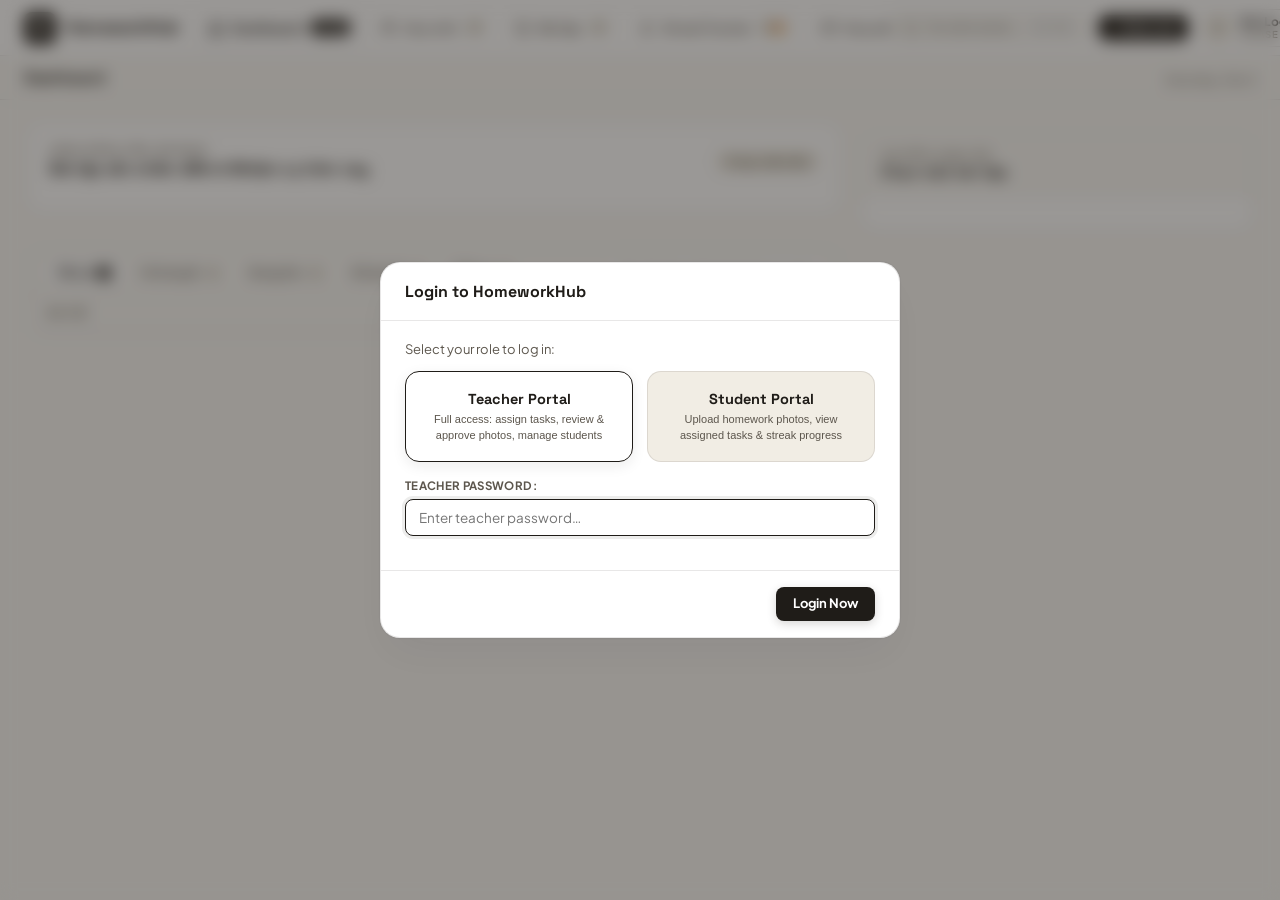
==== commit 80a025ca: "feat: implement 4 major features for HomeworkHub Task 1: Fix pending-review count & limit dashboard " ====
--- a/index.html
+++ b/index.html
@@ -137,13 +137,21 @@
               <div class="master-list-card">
                 <div class="master-list-header">
                   <div class="master-filter-tabs" id="dash-filter-tabs">
-                    <button class="filter-tab active" data-filter="all" type="button">Tất cả</button>
+                    <button class="filter-tab active" data-filter="all" type="button">
+                      Tất cả <span class="tab-count" id="dash-count-all">0</span>
+                    </button>
                     <button class="filter-tab" data-filter="pending-review" type="button">
                       Chờ duyệt <span class="tab-count" id="dash-count-pending">0</span>
                     </button>
-                    <button class="filter-tab" data-filter="pending" type="button">Đang làm</button>
-                    <button class="filter-tab" data-filter="approved" type="button">Đã duyệt</button>
-                    <button class="filter-tab" data-filter="overdue" type="button">Trễ hạn</button>
+                    <button class="filter-tab" data-filter="pending" type="button">
+                      Đang làm <span class="tab-count" id="dash-count-todo">0</span>
+                    </button>
+                    <button class="filter-tab" data-filter="approved" type="button">
+                      Đã duyệt <span class="tab-count" id="dash-count-approved">0</span>
+                    </button>
+                    <button class="filter-tab" data-filter="overdue" type="button">
+                      Trễ hạn <span class="tab-count" id="dash-count-overdue">0</span>
+                    </button>
                   </div>
                   <div class="master-search-wrap">
                     <svg width="14" height="14" viewBox="0 0 24 24" fill="none" stroke="currentColor" stroke-width="2.2" stroke-linecap="round" stroke-linejoin="round" aria-hidden="true"><circle cx="11" cy="11" r="8"/><line x1="21" y1="21" x2="16.65" y2="16.65"/></svg>
@@ -437,6 +445,16 @@
           <label for="input-task-due">Due Date</label>
           <input type="date" id="input-task-due" class="text-input" />
         </div>
+        <div class="form-group">
+          <label>Tệp đính kèm bài tập</label>
+          <div class="file-drop-zone" id="task-attach-drop-zone">
+            <svg width="22" height="22" viewBox="0 0 24 24" fill="none" stroke="currentColor" stroke-width="2" stroke-linecap="round" stroke-linejoin="round" aria-hidden="true"><path d="M21.44 11.05l-9.19 9.19a6 6 0 0 1-8.49-8.49l9.19-9.19a4 4 0 0 1 5.66 5.66l-9.2 9.19a2 2 0 0 1-2.83-2.83l8.49-8.48"/></svg>
+            <div class="file-drop-text">Kéo thả tệp vào đây hoặc <button type="button" class="btn-link" id="btn-select-task-files">chọn tệp từ máy</button></div>
+            <div class="file-drop-hint">Hỗ trợ PDF, Word, Excel, PowerPoint, Text, Zip, Audio (MP3/WAV), Ảnh (Tối đa 10MB)</div>
+            <input type="file" id="input-task-files" multiple accept=".pdf,.doc,.docx,.xls,.xlsx,.ppt,.pptx,.txt,.zip,.mp3,.m4a,.wav,image/*" style="display: none;" />
+          </div>
+          <div class="file-list" id="task-attachments-list"></div>
+        </div>
         <input type="hidden" id="input-task-id" />
       </div>
       <div class="modal-footer">
@@ -464,22 +482,32 @@
       <div class="viewer-toolbar">
         <div class="viewer-caption" id="viewer-caption"></div>
         <div class="viewer-actions">
-          <button class="viewer-btn" id="viewer-btn-zoom-out" type="button" title="Zoom Out" aria-label="Zoom Out">
+          <button class="viewer-btn" id="viewer-btn-prev" type="button" title="Ảnh trước (Mũi tên trái)" aria-label="Previous Image">
+            <svg width="16" height="16" viewBox="0 0 24 24" fill="none" stroke="currentColor" stroke-width="2.2" stroke-linecap="round" stroke-linejoin="round" aria-hidden="true"><polyline points="15 18 9 12 15 6"/></svg>
+          </button>
+          <button class="viewer-btn" id="viewer-btn-next" type="button" title="Ảnh tiếp (Mũi tên phải)" aria-label="Next Image">
+            <svg width="16" height="16" viewBox="0 0 24 24" fill="none" stroke="currentColor" stroke-width="2.2" stroke-linecap="round" stroke-linejoin="round" aria-hidden="true"><polyline points="9 18 15 12 9 6"/></svg>
+          </button>
+          <span class="viewer-zoom-val" id="viewer-zoom-val">100%</span>
+          <button class="viewer-btn" id="viewer-btn-reset" type="button" title="Đặt lại phóng to (Phím 0)" aria-label="Reset Zoom">
+            <svg width="15" height="15" viewBox="0 0 24 24" fill="none" stroke="currentColor" stroke-width="2.2" stroke-linecap="round" stroke-linejoin="round" aria-hidden="true"><path d="M3 12a9 9 0 1 0 9-9 9.75 9.75 0 0 0-6.74 2.74L3 8"/><polyline points="3 3 3 8 8 8"/></svg>
+          </button>
+          <button class="viewer-btn" id="viewer-btn-zoom-out" type="button" title="Thu nhỏ (-)" aria-label="Zoom Out">
             <svg width="16" height="16" viewBox="0 0 24 24" fill="none" stroke="currentColor" stroke-width="2.2" stroke-linecap="round" stroke-linejoin="round" aria-hidden="true"><circle cx="11" cy="11" r="8"/><line x1="21" y1="21" x2="16.65" y2="16.65"/><line x1="8" y1="11" x2="14" y2="11"/></svg>
           </button>
-          <button class="viewer-btn" id="viewer-btn-zoom-in" type="button" title="Zoom In" aria-label="Zoom In">
+          <button class="viewer-btn" id="viewer-btn-zoom-in" type="button" title="Phóng to (+)" aria-label="Zoom In">
             <svg width="16" height="16" viewBox="0 0 24 24" fill="none" stroke="currentColor" stroke-width="2.2" stroke-linecap="round" stroke-linejoin="round" aria-hidden="true"><circle cx="11" cy="11" r="8"/><line x1="21" y1="21" x2="16.65" y2="16.65"/><line x1="11" y1="8" x2="11" y2="14"/><line x1="8" y1="11" x2="14" y2="11"/></svg>
           </button>
-          <button class="viewer-btn" id="viewer-btn-rotate-ccw" type="button" title="Rotate Counter-Clockwise" aria-label="Rotate Counter-Clockwise">
+          <button class="viewer-btn" id="viewer-btn-rotate-ccw" type="button" title="Xoay ngược chiều kim đồng hồ" aria-label="Rotate Counter-Clockwise">
             <svg width="16" height="16" viewBox="0 0 24 24" fill="none" stroke="currentColor" stroke-width="2.2" stroke-linecap="round" stroke-linejoin="round" aria-hidden="true"><polyline points="1 4 1 10 7 10"/><path d="M3.51 15a9 9 0 1 0 2.13-9.36L1 10"/></svg>
           </button>
-          <button class="viewer-btn" id="viewer-btn-rotate-cw" type="button" title="Rotate Clockwise" aria-label="Rotate Clockwise">
+          <button class="viewer-btn" id="viewer-btn-rotate-cw" type="button" title="Xoay theo chiều kim đồng hồ" aria-label="Rotate Clockwise">
             <svg width="16" height="16" viewBox="0 0 24 24" fill="none" stroke="currentColor" stroke-width="2.2" stroke-linecap="round" stroke-linejoin="round" aria-hidden="true"><polyline points="23 4 23 10 17 10"/><path d="M20.49 15a9 9 0 1 1-2.12-9.36L23 10"/></svg>
           </button>
-          <button class="viewer-btn" id="viewer-btn-download" type="button" title="Download" aria-label="Download Image">
+          <button class="viewer-btn" id="viewer-btn-download" type="button" title="Tải ảnh về máy" aria-label="Download Image">
             <svg width="16" height="16" viewBox="0 0 24 24" fill="none" stroke="currentColor" stroke-width="2.2" stroke-linecap="round" stroke-linejoin="round" aria-hidden="true"><path d="M21 15v4a2 2 0 0 1-2 2H5a2 2 0 0 1-2-2v-4"/><polyline points="7 10 12 15 17 10"/><line x1="12" y1="15" x2="12" y2="3"/></svg>
           </button>
-          <button class="viewer-btn viewer-btn-close" id="viewer-btn-close" data-modal="modal-image-viewer" type="button" title="Close" aria-label="Close Image Viewer">
+          <button class="viewer-btn viewer-btn-close" id="viewer-btn-close" data-modal="modal-image-viewer" type="button" title="Đóng (Esc)" aria-label="Close Image Viewer">
             <svg width="16" height="16" viewBox="0 0 24 24" fill="none" stroke="currentColor" stroke-width="2.2" stroke-linecap="round" stroke-linejoin="round" aria-hidden="true"><line x1="18" y1="6" x2="6" y2="18"/><line x1="6" y1="6" x2="18" y2="18"/></svg>
           </button>
         </div>
--- a/style.css
+++ b/style.css
@@ -2403,23 +2403,272 @@
   background: var(--danger);
 }
 
+.viewer-zoom-val {
+  display: inline-flex;
+  align-items: center;
+  justify-content: center;
+  min-width: 48px;
+  padding: 0 8px;
+  height: 36px;
+  font-family: 'Space Grotesk', sans-serif;
+  font-size: 12px;
+  font-weight: 700;
+  color: rgba(255, 255, 255, 0.9);
+  background: rgba(255, 255, 255, 0.08);
+  border: 1px solid rgba(255, 255, 255, 0.12);
+  border-radius: var(--radius-sm);
+  font-variant-numeric: tabular-nums;
+  user-select: none;
+}
+
 .viewer-img-wrap {
   flex: 1;
-  overflow: auto;
+  overflow: hidden;
+  position: relative;
   display: flex;
   align-items: center;
   justify-content: center;
   min-height: 200px;
   padding: 16px;
+  touch-action: none;
+  user-select: none;
+  cursor: grab;
+}
+
+.viewer-img-wrap.panning {
+  cursor: grabbing;
 }
 
 #viewer-img {
   max-width: 100%;
   max-height: calc(95vh - 80px);
   border-radius: var(--radius-sm);
-  transition: transform 0.25s cubic-bezier(0.16, 1, 0.3, 1);
   transform-origin: center center;
   display: block;
+  user-select: none;
+  -webkit-user-drag: none;
+  pointer-events: auto;
+}
+
+#viewer-img.animating {
+  transition: transform 0.18s cubic-bezier(0.16, 1, 0.3, 1);
+}
+
+/* ── TASK ATTACHMENTS & STUDENT SUBMISSIONS ── */
+.file-drop-zone {
+  border: 2px dashed var(--border-h);
+  border-radius: var(--radius-sm);
+  padding: 16px;
+  text-align: center;
+  background: var(--bg);
+  color: var(--text-2);
+  cursor: pointer;
+  display: flex;
+  flex-direction: column;
+  align-items: center;
+  gap: 6px;
+  transition: border-color var(--transition), background-color var(--transition);
+}
+
+.file-drop-zone:hover,
+.file-drop-zone.drag-over {
+  border-color: var(--ink);
+  background: var(--bg2);
+}
+
+.file-drop-text {
+  font-size: 13px;
+  font-weight: 600;
+  color: var(--text);
+}
+
+.file-drop-hint {
+  font-size: 11px;
+  color: var(--text-3);
+}
+
+.btn-link {
+  background: none;
+  border: none;
+  padding: 0;
+  color: var(--info);
+  font-weight: 700;
+  cursor: pointer;
+  text-decoration: underline;
+  font-size: inherit;
+}
+
+.file-list {
+  display: flex;
+  flex-direction: column;
+  gap: 6px;
+  margin-top: 10px;
+}
+
+.file-item {
+  display: flex;
+  align-items: center;
+  justify-content: space-between;
+  padding: 8px 12px;
+  background: var(--bg2);
+  border: 1px solid var(--border);
+  border-radius: var(--radius-sm);
+  font-size: 12px;
+}
+
+.file-item-left {
+  display: flex;
+  align-items: center;
+  gap: 8px;
+  min-width: 0;
+  flex: 1;
+}
+
+.file-item-icon {
+  display: inline-flex;
+  align-items: center;
+  justify-content: center;
+  width: 28px;
+  height: 28px;
+  border-radius: var(--radius-xs);
+  background: var(--bg3);
+  color: var(--text-2);
+  flex-shrink: 0;
+}
+
+.file-item-info {
+  display: flex;
+  flex-direction: column;
+  min-width: 0;
+}
+
+.file-item-name {
+  font-weight: 600;
+  color: var(--text);
+  overflow: hidden;
+  text-overflow: ellipsis;
+  white-space: nowrap;
+}
+
+.file-item-size {
+  font-size: 11px;
+  color: var(--text-3);
+  font-variant-numeric: tabular-nums;
+}
+
+.file-item-remove {
+  background: none;
+  border: none;
+  color: var(--text-3);
+  cursor: pointer;
+  padding: 4px;
+  border-radius: var(--radius-xs);
+  display: inline-flex;
+  align-items: center;
+  justify-content: center;
+  transition: color var(--transition);
+}
+
+.file-item-remove:hover {
+  color: var(--danger);
+}
+
+/* Downloadable chips on task cards / detail panel */
+.task-attachments-chips {
+  display: flex;
+  flex-wrap: wrap;
+  gap: 6px;
+  margin-top: 8px;
+}
+
+.attachment-chip {
+  display: inline-flex;
+  align-items: center;
+  gap: 6px;
+  padding: 5px 10px;
+  background: var(--bg3);
+  border: 1px solid var(--border);
+  border-radius: var(--radius-sm);
+  font-size: 12px;
+  color: var(--text);
+  text-decoration: none;
+  font-weight: 500;
+  transition: background-color var(--transition), border-color var(--transition);
+}
+
+.attachment-chip:hover {
+  background: var(--bg2);
+  border-color: var(--border-h);
+}
+
+.attachment-chip-icon {
+  color: var(--info);
+  display: inline-flex;
+  align-items: center;
+}
+
+.attachment-chip-size {
+  color: var(--text-3);
+  font-size: 11px;
+  font-variant-numeric: tabular-nums;
+}
+
+/* Submitted non-image files */
+.submitted-files-list {
+  display: flex;
+  flex-direction: column;
+  gap: 6px;
+  margin-top: 8px;
+}
+
+.submitted-file-row {
+  display: flex;
+  align-items: center;
+  justify-content: space-between;
+  padding: 7px 12px;
+  background: var(--bg);
+  border: 1px solid var(--border);
+  border-radius: var(--radius-sm);
+  font-size: 12px;
+}
+
+/* Dash table more & Action cards view all */
+.dash-table-more-wrap {
+  padding: 12px;
+  text-align: center;
+  border-top: 1px solid var(--border);
+  background: var(--bg);
+}
+
+.action-card-view-all {
+  border-style: dashed;
+  display: flex;
+  align-items: center;
+  justify-content: center;
+  min-height: 90px;
+}
+
+.action-card-view-all-inner {
+  display: flex;
+  align-items: center;
+  gap: 10px;
+  color: var(--text-2);
+}
+
+.action-card-view-all-text {
+  display: flex;
+  flex-direction: column;
+  font-size: 12px;
+}
+
+.action-card-view-all-text strong {
+  font-size: 13px;
+  color: var(--text);
+}
+
+.older-days-toggle-wrap {
+  padding: 10px 0;
+  text-align: center;
 }
 
 .form-group {
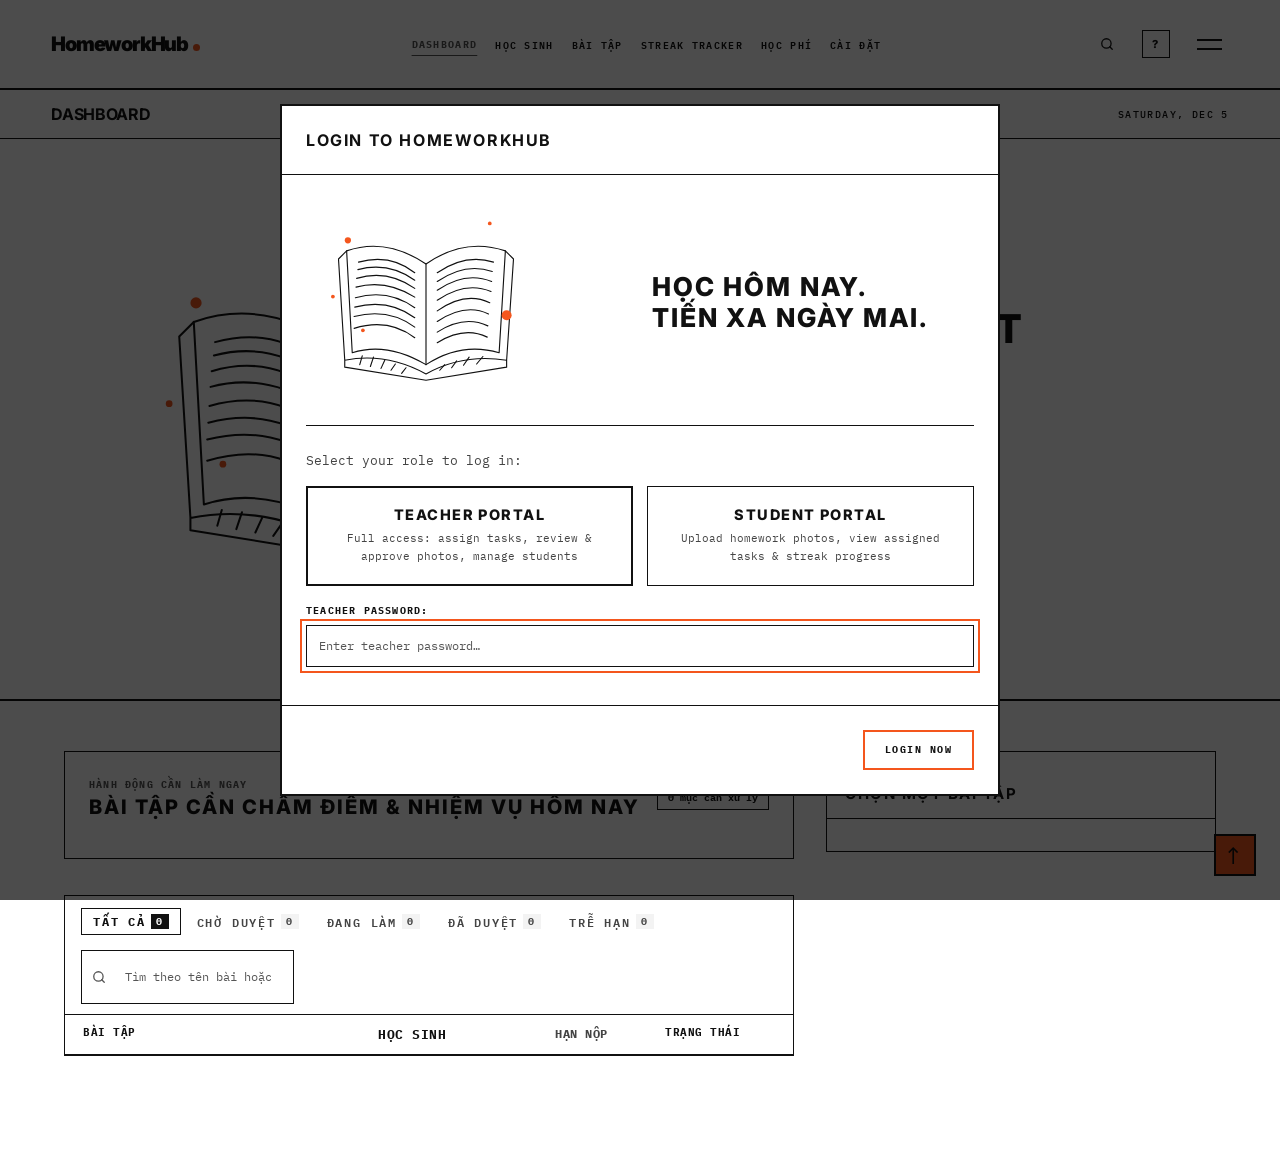
==== commit 4eea982b: "style: apply editorial ink theme across the app" ====
--- a/index.html
+++ b/index.html
@@ -1,5 +1,5 @@
 <!DOCTYPE html>
-<html lang="en">
+<html lang="vi">
 <head>
   <meta charset="UTF-8" />
   <meta name="viewport" content="width=device-width, initial-scale=1.0" />
@@ -7,8 +7,10 @@
   <meta name="description" content="Minimalist student homework tracker with image uploads, streak tracking, role-based login, and Supabase Cloud synchronization." />
   <link rel="preconnect" href="https://fonts.googleapis.com" />
   <link rel="preconnect" href="https://fonts.gstatic.com" crossorigin />
-  <link href="https://fonts.googleapis.com/css2?family=Plus+Jakarta+Sans:wght@400;500;600;700;800&family=Space+Grotesk:wght@500;600;700;800&display=swap" rel="stylesheet" />
+  <link href="https://fonts.googleapis.com/css2?family=Inter:wght@400;500;600;700;800;900&family=IBM+Plex+Mono:wght@400;500;600&display=swap" rel="stylesheet" />
   <link rel="stylesheet" href="style.css" />
+  <link rel="stylesheet" href="editorial.css" />
+  <link rel="icon" href="favicon.svg" type="image/svg+xml" />
   <!-- Supabase JS Client SDK -->
   <script src="https://cdn.jsdelivr.net/npm/@supabase/supabase-js@2"></script>
 </head>
@@ -55,17 +57,19 @@
         <button class="nav-item topnav-item" data-view="streaks" id="nav-streaks" type="button">
           <svg class="ui-icon" width="16" height="16" viewBox="0 0 24 24" fill="none" stroke="currentColor" stroke-width="2"><path d="M8.5 14.5A2.5 2.5 0 0 0 11 12c0-1.38-.5-2-1-3-1.072-2.143-.224-4.054 2-6 .5 2.5 2 4.9 4 6.5 2 1.6 3 3.5 3 5.5a7 7 0 1 1-14 0c0-1.153.433-2.294 1-3a2.5 2.5 0 0 0 2.5 2.5z"/></svg>
           <span>Streak Tracker</span>
-          <span class="nav-badge" id="badge-nav-streak">0🔥</span>
+          <span class="nav-badge" id="badge-nav-streak">0↑</span>
         </button>
         <button class="nav-item topnav-item" data-view="tuition" id="nav-tuition" type="button">
           <svg class="ui-icon" width="16" height="16" viewBox="0 0 24 24" fill="none" stroke="currentColor" stroke-width="2"><rect width="20" height="14" x="2" y="5" rx="2"/><line x1="2" x2="22" y1="10" y2="10"/></svg>
           <span>Học phí</span>
           <span class="nav-badge" id="badge-nav-tuition">0đ</span>
         </button>
+        <button class="nav-item topnav-item" data-view="settings" type="button">Cài đặt</button>
       </nav>
 
       <!-- Right Utilities -->
       <div class="topnav-right">
+        <button id="editorial-menu-toggle" type="button" aria-label="Mở menu" aria-expanded="false" aria-controls="editorial-menu"><span></span><span></span></button>
         <!-- Command Palette Trigger -->
         <button class="cmd-trigger" id="cmd-trigger-btn" type="button" aria-label="Open command palette (Ctrl+K)">
           <svg width="14" height="14" viewBox="0 0 24 24" fill="none" stroke="currentColor" stroke-width="2.2" stroke-linecap="round" stroke-linejoin="round" aria-hidden="true"><circle cx="11" cy="11" r="8"/><line x1="21" y1="21" x2="16.65" y2="16.65"/></svg>
@@ -261,6 +265,12 @@
           </div>
         </section>
 
+        <section id="view-settings" class="view">
+          <div class="settings-panel"><h2>Cài đặt hiển thị</h2><p>Lựa chọn được lưu trên thiết bị này.</p>
+            <label class="setting-row"><input id="setting-motion" type="checkbox" /> Giảm chuyển động</label>
+            <label class="setting-row"><input id="setting-text" type="checkbox" /> Cỡ chữ lớn hơn</label>
+          </div>
+        </section>
       </div>
     </main>
 
@@ -536,9 +546,16 @@
     </div>
   </div>
 
+  <dialog id="editorial-menu" aria-label="Điều hướng">
+    <button type="button" id="editorial-menu-close" aria-label="Đóng menu">Đóng ×</button>
+    <nav aria-label="Menu"><button type="button" data-go="dashboard">Tổng quan</button><button type="button" data-go="tasks">Bài tập</button><button type="button" data-go="tuition">Học phí</button><button type="button" data-go="students" class="teacher-only">Học sinh</button><button type="button" data-go="streaks">Chuỗi học tập</button><button type="button" data-go="settings">Cài đặt</button></nav>
+  </dialog>
+  <button id="scroll-top" type="button" aria-label="Về đầu trang">↑</button>
   <!-- Toast Notifications -->
   <div id="toast-container" role="status" aria-live="polite"></div>
 
+  <script src="fee-ledger.js"></script>
   <script src="app.js"></script>
+  <script src="editorial.js"></script>
 </body>
 </html>
--- a/style.css
+++ b/style.css
@@ -50,7 +50,7 @@
 html,
 body {
   height: 100%;
-  font-family: 'Plus Jakarta Sans', -apple-system, BlinkMacSystemFont, sans-serif;
+  font-family: 'IBM Plex Mono', -apple-system, BlinkMacSystemFont, sans-serif;
   background: var(--bg);
   color: var(--text);
   overflow: hidden;
@@ -168,7 +168,7 @@
 }
 
 .brand-text {
-  font-family: 'Space Grotesk', sans-serif;
+  font-family: 'Inter', sans-serif;
   font-weight: 800;
   font-size: 17px;
   color: var(--text);
@@ -303,7 +303,7 @@
   justify-content: center;
   font-weight: 800;
   font-size: 11px;
-  font-family: 'Space Grotesk', sans-serif;
+  font-family: 'Inter', sans-serif;
   flex-shrink: 0;
 }
 
@@ -358,7 +358,7 @@
 }
 
 #page-title {
-  font-family: 'Space Grotesk', sans-serif;
+  font-family: 'Inter', sans-serif;
   font-size: 16px;
   font-weight: 700;
   color: var(--text);
@@ -646,7 +646,7 @@
 }
 
 .tuition-header-titles h2 {
-  font-family: 'Space Grotesk', sans-serif;
+  font-family: 'Inter', sans-serif;
   font-size: 20px;
   font-weight: 700;
   color: var(--text);
@@ -885,7 +885,7 @@
 }
 
 .hero-title {
-  font-family: 'Space Grotesk', sans-serif;
+  font-family: 'Inter', sans-serif;
   font-size: 16px;
   font-weight: 700;
   color: var(--text);
@@ -1068,7 +1068,7 @@
 }
 
 .metric-val {
-  font-family: 'Space Grotesk', sans-serif;
+  font-family: 'Inter', sans-serif;
   font-size: 18px;
   font-weight: 700;
   color: var(--text);
@@ -1372,7 +1372,7 @@
 }
 
 .detail-title {
-  font-family: 'Space Grotesk', sans-serif;
+  font-family: 'Inter', sans-serif;
   font-size: 15px;
   font-weight: 700;
   color: var(--text);
@@ -1558,7 +1558,7 @@
   font-weight: 700;
   cursor: pointer;
   transition: transform var(--transition), background-color var(--transition), border-color var(--transition), box-shadow var(--transition);
-  font-family: 'Plus Jakarta Sans', sans-serif;
+  font-family: 'IBM Plex Mono', sans-serif;
   display: inline-flex;
   align-items: center;
   gap: 6px;
@@ -1694,7 +1694,7 @@
 }
 
 .view-header-titles h2 {
-  font-family: 'Space Grotesk', sans-serif;
+  font-family: 'Inter', sans-serif;
   font-size: 20px;
   font-weight: 700;
   color: var(--text);
@@ -1788,7 +1788,7 @@
   font-weight: 700;
   color: #fff;
   flex-shrink: 0;
-  font-family: 'Space Grotesk', sans-serif;
+  font-family: 'Inter', sans-serif;
 }
 
 .student-info-main {
@@ -1894,7 +1894,7 @@
 }
 
 .student-stat-val {
-  font-family: 'Space Grotesk', sans-serif;
+  font-family: 'Inter', sans-serif;
   font-size: 17px;
   font-weight: 700;
   font-variant-numeric: tabular-nums;
@@ -2084,7 +2084,7 @@
 }
 
 .streak-count {
-  font-family: 'Space Grotesk', sans-serif;
+  font-family: 'Inter', sans-serif;
   font-size: 40px;
   font-weight: 800;
   color: var(--accent);
@@ -2115,7 +2115,7 @@
 }
 
 .streak-mini-stat-val {
-  font-family: 'Space Grotesk', sans-serif;
+  font-family: 'Inter', sans-serif;
   font-size: 17px;
   font-weight: 700;
   font-variant-numeric: tabular-nums;
@@ -2186,7 +2186,7 @@
 }
 
 .role-title {
-  font-family: 'Space Grotesk', sans-serif;
+  font-family: 'Inter', sans-serif;
   font-size: 14.5px;
   font-weight: 700;
   color: var(--text);
@@ -2292,7 +2292,7 @@
 }
 
 .modal-header h3 {
-  font-family: 'Space Grotesk', sans-serif;
+  font-family: 'Inter', sans-serif;
   font-size: 16px;
   font-weight: 700;
   color: var(--text);
@@ -2410,7 +2410,7 @@
   min-width: 48px;
   padding: 0 8px;
   height: 36px;
-  font-family: 'Space Grotesk', sans-serif;
+  font-family: 'Inter', sans-serif;
   font-size: 12px;
   font-weight: 700;
   color: rgba(255, 255, 255, 0.9);
@@ -3023,7 +3023,7 @@
 }
 
 .fee-widget-title {
-  font-family: 'Space Grotesk', sans-serif;
+  font-family: 'Inter', sans-serif;
   font-size: 11.5px;
   font-weight: 700;
   color: var(--text);
@@ -3043,7 +3043,7 @@
   font-size: 10px;
   font-weight: 700;
   cursor: pointer;
-  font-family: 'Plus Jakarta Sans', sans-serif;
+  font-family: 'IBM Plex Mono', sans-serif;
   transition: background-color var(--transition), color var(--transition);
   white-space: nowrap;
 }
@@ -3067,7 +3067,7 @@
 }
 
 .fee-balance {
-  font-family: 'Space Grotesk', sans-serif;
+  font-family: 'Inter', sans-serif;
   font-size: 21px;
   font-weight: 800;
   text-align: center;
@@ -3120,7 +3120,7 @@
   color: var(--text-2);
   cursor: pointer;
   padding: 2px 8px;
-  font-family: 'Plus Jakarta Sans', sans-serif;
+  font-family: 'IBM Plex Mono', sans-serif;
   transition: background-color var(--transition), border-color var(--transition), color var(--transition);
 }
 
@@ -3199,7 +3199,7 @@
 }
 
 .fee-log-amount {
-  font-family: 'Space Grotesk', sans-serif;
+  font-family: 'Inter', sans-serif;
   font-weight: 700;
   font-size: 14px;
   white-space: nowrap;
@@ -3288,7 +3288,7 @@
 }
 
 .fee-manual-input {
-  font-family: 'Space Grotesk', sans-serif;
+  font-family: 'Inter', sans-serif;
   font-weight: 700;
   font-variant-numeric: tabular-nums;
 }
@@ -3306,7 +3306,7 @@
   font-size: 11px;
   font-weight: 700;
   cursor: pointer;
-  font-family: 'Plus Jakarta Sans', sans-serif;
+  font-family: 'IBM Plex Mono', sans-serif;
   transition: background-color var(--transition), color var(--transition);
   display: inline-flex;
   align-items: center;
--- a/editorial.css
+++ b/editorial.css
@@ -0,0 +1,172 @@
+/* Editorial ink theme. Layout behavior stays in style.css; this is the visual layer. */
+:root {
+  --bg-light:#FFFFFF; --bg-dark:#1B1B1B;
+  --text-on-light:#111111; --text-on-dark:#FFFFFF; --accent:#F4561D;
+  --bg:var(--bg-light); --bg2:var(--bg-light); --bg3:#f3f3f3;
+  --text:var(--text-on-light); --text-2:#444; --text-3:#555;
+  --ink:var(--text-on-light); --border:#111; --border-h:#111;
+  --surface:transparent; --overlay:rgba(0,0,0,.7);
+  --accent-bg:transparent; --ok:var(--text); --wait:var(--text); --info:var(--text); --danger:var(--text);
+  --ok-bg:transparent; --wait-bg:transparent; --info-bg:transparent; --danger-bg:transparent;
+  --radius-sm:0; --radius:0; --radius-lg:0; --radius-pill:0;
+  --shadow-sm:none; --shadow:none; --shadow-lg:none;
+  --body-font:'IBM Plex Mono',Consolas,monospace;
+  --heading-font:'Inter',Arial,sans-serif;
+}
+*,*::before,*::after { border-radius:0!important; box-shadow:none!important; }
+html,body { height:auto; min-height:100%; overflow:visible; background:var(--bg-light); font-family:var(--body-font);font-size:12px;line-height:1.7; }
+body[data-view="tasks"],body[data-view="students"],body[data-view="settings"] { background:var(--bg-dark); }
+#app { height:auto; min-height:100dvh; overflow:visible; background:transparent; }
+#main { display:block; overflow:visible; background:transparent; }
+#view-container { overflow:visible;padding:0; }
+.topnav { height:90px; padding:0 4vw; border-bottom:2px solid var(--text-on-light);background:var(--bg-light);gap:24px;position:relative;z-index:10; }
+.brand-icon-box { display:none; }
+.brand-text {font-family:var(--heading-font);font-weight:900;font-size:20px;letter-spacing:-.06em;color:var(--text-on-light);white-space:nowrap;}
+.brand-text::after {content:'';display:inline-block;width:7px;height:7px;background:var(--accent);margin-left:5px;}
+.topnav-items {justify-content:center;flex:1;gap:18px;}
+.topnav-item {padding:6px 0;gap:0;background:transparent!important;border:0!important;color:var(--text-on-light);font-size:10px;letter-spacing:.13em;}
+.topnav-item>.ui-icon,.topnav-item>.nav-badge {display:none!important;}
+.topnav-item.active {text-decoration:underline;text-underline-offset:7px;color:#555;}
+.topnav-right {gap:14px;}
+.topnav-right #btn-add-primary,.cmd-trigger-text,.cmd-trigger kbd,.user-chip-meta,.user-chip-chevron {display:none;}
+.cmd-trigger,.user-chip {padding:7px;background:transparent;border:0;color:var(--text-on-light);}
+.user-avatar {background:var(--bg-light)!important;color:var(--text-on-light)!important;border:1px solid var(--text-on-light);width:28px;height:28px;}
+#editorial-menu-toggle {order:5;display:grid;align-content:center;gap:7px;width:38px;height:38px;padding:6px;background:transparent;color:var(--text-on-light);border:0;}
+#editorial-menu-toggle span {height:2px;width:25px;background:currentColor;}
+.contextnav {padding:14px 4vw;height:auto;background:var(--bg-light);border-bottom:1px solid var(--text-on-light);}
+.contextnav h1,.contextnav-date {font-family:var(--body-font);font-size:10px;letter-spacing:.14em;text-transform:uppercase;color:var(--text-on-light);}
+.view {--bg:var(--bg-light);--bg2:var(--bg-light);--bg3:#f3f3f3;--text:var(--text-on-light);--text-2:#444;--text-3:#555;--border:#111;--border-h:#111;--ink:#111;background:var(--bg);color:var(--text);min-height:calc(100dvh - 130px);}
+#view-tasks,#view-students,#view-settings {--bg:var(--bg-dark);--bg2:var(--bg-dark);--bg3:#292929;--text:var(--text-on-dark);--text-2:#ddd;--text-3:#ccc;--border:#fff;--border-h:#fff;--ink:#fff;}
+h1,h2,h3,h4,.hero-title,.role-title {font-family:var(--heading-font);font-weight:800;text-transform:uppercase;letter-spacing:.1em;line-height:1.25;color:var(--text);}
+button,input,textarea,select,.btn {font-family:var(--body-font);}
+button,.btn,.ink-button {font-size:10px;letter-spacing:.15em;text-transform:uppercase;}
+button {cursor:pointer;}
+.editorial-intro {display:grid;grid-template-columns:1fr 1fr;align-items:center;gap:8%;max-width:1280px;margin:auto;padding:90px 6vw 100px;min-height:530px;}
+.intro-art {max-width:430px;width:100%;justify-self:center;}
+.study-art {display:block;width:100%;height:auto;}
+.intro-copy {max-width:440px;}
+.intro-label {font-size:10px;letter-spacing:.15em;text-transform:uppercase;margin-bottom:24px;color:var(--text-2);}
+.intro-copy h2 {font-size:clamp(28px,3.1vw,48px);letter-spacing:.08em;line-height:1.16;margin:0 0 24px;text-wrap:balance;}
+.intro-copy>p:not(.intro-label) {font-size:12px;line-height:1.9;color:var(--text-2);max-width:40ch;margin:0 0 30px;}
+#view-tasks .intro-art,#view-students .intro-art,#view-settings .intro-art {grid-column:2;grid-row:1;}
+#view-tasks .intro-copy,#view-students .intro-copy,#view-settings .intro-copy {grid-column:1;grid-row:1;}
+.ink-button,.btn,button[class*="fee-"],button[data-fee-edit],button[data-fee-delete] {display:inline-flex;align-items:center;justify-content:center;min-height:40px;padding:11px 20px;border:2px solid var(--text);background:transparent;color:var(--text);text-decoration:none;transition:background-color .18s,color .18s;}
+.ink-button:hover,.btn:hover,button[class*="fee-"]:hover,button[data-fee-edit]:hover,button[data-fee-delete]:hover {background:var(--text);color:var(--bg);transform:none;}
+.btn-primary {border-color:var(--accent);}
+.btn-primary:hover {background:var(--text);color:var(--bg);}
+.section-workspace {max-width:1440px;margin:0 auto;padding:50px 5vw 100px;border-top:2px solid var(--border);}
+.view-header-strip,.tuition-page-header {padding:0 0 32px;margin-bottom:30px;border-bottom:1px solid var(--border);}
+.view-header-titles h2,.tuition-header-titles h2 {font-size:19px;}
+.view-header-titles p,.tuition-header-titles p {font-family:var(--body-font);font-size:12px;line-height:1.7;color:var(--text-2);margin-top:12px;}
+.dashboard-split {gap:32px;}
+.dashboard-detail {position:static;}
+.master-hero-section,.master-table-section,.metrics-bar,.action-card,.task-card,.student-card,.streak-card,.detail-panel,.fee-widget,.settings-panel {background:var(--bg);color:var(--text);border:1px solid var(--border);}
+.master-hero-section,.master-table-section,.detail-panel,.fee-widget,.settings-panel {padding:24px;}
+.master-hero-header,.table-controls {background:transparent;}
+.hero-title {font-size:20px;}
+.hero-eyebrow,.section-label,.table-title {font-family:var(--body-font);font-size:10px;letter-spacing:.12em;text-transform:uppercase;}
+.hero-count-badge,.nav-badge,.fee-read-only-pill,.badge,.status-badge,.fee-badge {background:transparent!important;color:var(--text)!important;border:1px solid var(--border);font-family:var(--body-font);font-size:10px;}
+.action-card:hover,.student-card:hover,.task-card:hover {transform:none;border-color:var(--accent);}
+.student-avatar,.streak-avatar,.task-student-avatar,.avatar-circle {background:transparent!important;color:var(--text)!important;border:1px solid currentColor;}
+.metric-val,.fee-balance {font-family:var(--body-font);font-variant-numeric:tabular-nums;}
+table {border-collapse:collapse;font-family:var(--body-font);font-size:12px;width:100%;}
+th {font-size:10px;letter-spacing:.12em;text-transform:uppercase;}
+th,td {background:transparent!important;color:var(--text)!important;border-bottom:1px solid var(--border)!important;padding:14px 12px;}
+tr:hover {background:var(--bg3);}
+input:not([type="checkbox"]):not([type="radio"]):not([type="file"]):not([type="color"]),textarea,select {color:var(--text);background:var(--bg);border:1px solid var(--border);min-height:42px;font-family:var(--body-font);font-size:12px;padding:10px 12px;max-width:100%;}
+input::placeholder,textarea::placeholder {color:var(--text-3);opacity:1;}
+input[type="checkbox"],input[type="radio"] {accent-color:var(--text);}
+label,.form-group label {display:block;font-family:var(--body-font);font-size:10px;letter-spacing:.12em;text-transform:uppercase;margin-bottom:6px;color:var(--text);}
+:focus-visible,input:focus,select:focus,textarea:focus {outline:2px solid var(--accent)!important;outline-offset:4px;border-color:var(--text)!important;}
+.fee-totals {display:grid;grid-template-columns:repeat(4,1fr);gap:0;margin:28px 0;border:1px solid var(--border);}
+.fee-totals>div {padding:18px;border-right:1px solid var(--border);}
+.fee-totals>div:last-child {border:0;}
+.fee-totals dt {text-transform:uppercase;font-size:10px;letter-spacing:.1em;}
+.fee-totals dd {font-size:clamp(15px,2vw,24px);font-weight:600;}
+.fee-totals>div:nth-child(3)::before {content:'';display:block;width:5px;height:5px;background:var(--accent);margin-bottom:8px;}
+.fee-widget-page {max-width:none;}
+.fee-balance {background:transparent!important;color:var(--text)!important;font-size:36px;margin:26px 0;}
+.fee-manual-wrap {display:grid;grid-template-columns:110px 1fr;align-items:center;gap:12px;background:transparent;border:1px solid var(--border);padding:20px;margin:24px 0;}
+.fee-manual-btns {grid-column:1/-1;display:flex;flex-wrap:wrap;gap:10px;}
+.fee-log-item {gap:16px;padding:20px 0;border-bottom:1px solid var(--border);}
+.fee-log-item-right {gap:8px;flex-wrap:wrap;}
+.fee-log-amount {color:var(--text)!important;font-weight:600;}
+.fee-log-bal-after {display:none;}
+button[data-fee-edit],button[data-fee-delete] {padding:4px 8px;min-height:30px;}
+.fee-rules {background:transparent;border:1px solid var(--border);color:var(--text);}
+.fee-log-empty,.empty-state {padding:50px 20px;color:var(--text-2);text-align:center;}
+.modal-overlay {backdrop-filter:none;-webkit-backdrop-filter:none;}
+.modal {border:2px solid var(--text-on-light);background:var(--bg-light);}
+.modal-header,.modal-footer {background:transparent;border-color:var(--text-on-light);padding:24px;}
+.modal-body {padding:24px;}
+.modal-header h3 {font-size:16px;}
+.role-card {border:1px solid var(--border);background:transparent;padding:18px;color:var(--text);}
+.role-card.active {border:2px solid var(--text);background:transparent;}
+.role-card.active::after {background:var(--accent);}
+.role-desc {font-family:var(--body-font);font-size:11px;line-height:1.7;color:var(--text-2);}
+#modal-login .modal {max-width:720px;}
+.login-engraving {display:grid;grid-template-columns:1fr 1fr;align-items:center;border-bottom:1px solid var(--border);margin-bottom:24px;padding-bottom:20px;gap:24px;}
+.login-engraving .study-art {max-width:240px;}
+.login-engraving p {font-family:var(--heading-font);font-size:26px;line-height:1.2;text-transform:uppercase;font-weight:800;letter-spacing:.08em;}
+.cmd-modal {border:2px solid var(--text-on-light);background:var(--bg-light);}
+#editorial-menu {position:fixed;inset:0 0 0 auto;width:min(520px,100%);height:100dvh;max-height:100dvh;margin:0;padding:40px;border:0;border-left:2px solid var(--text-on-light);background:var(--bg-light);color:var(--text-on-light);}
+#editorial-menu::backdrop {background:rgba(0,0,0,.65);}
+#editorial-menu nav {display:flex;flex-direction:column;gap:12px;margin-top:70px;}
+#editorial-menu nav button {background:transparent;color:var(--text-on-light);border:0;border-bottom:1px solid var(--text-on-light);text-align:left;font-size:20px;font-family:var(--heading-font);font-weight:800;padding:14px 0;}
+#editorial-menu-close {float:right;border:2px solid var(--text-on-light);background:transparent;padding:10px;}
+#editorial-menu nav button:hover {padding-left:10px;}
+#scroll-top {position:fixed;bottom:24px;right:24px;width:42px;height:42px;background:var(--accent);color:var(--text-on-light);border:2px solid var(--text-on-light);font-size:24px;z-index:500;}
+.setting-row {display:flex;align-items:center;gap:16px;padding:24px 0;border-bottom:1px solid var(--border);font-size:12px;}
+.settings-panel {max-width:760px;margin:auto;}
+.mobile-tabs {display:none!important;}
+.ink-dots {animation:ink-float 7s ease-in-out infinite;}
+@keyframes ink-float {50% {transform:translateY(-6px);}}
+.reveal {opacity:0;transform:translateY(10px);transition:opacity .4s,transform .4s;}
+.reveal.is-visible {opacity:1;transform:none;}
+.large-text .section-workspace,.large-text .section-workspace p,.large-text td,.large-text input,.large-text .task-desc {font-size:15px;}
+.reduce-motion *,.reduce-motion *::before,.reduce-motion *::after {animation:none!important;transition:none!important;scroll-behavior:auto!important;}
+.reduce-motion .reveal {opacity:1;transform:none;}
+@media(min-width:1600px){.editorial-intro{padding-left:40px;padding-right:40px;}}
+@media(max-width:1150px){.topnav-items{gap:12px;}.topnav{padding:0 24px;gap:20px;}.topnav-item{font-size:9px;}.topnav-right .cmd-trigger{display:none;}.dashboard-split{display:block;}.dashboard-detail{width:100%;margin-top:32px;}.editorial-intro{gap:5%;}}
+@media(max-width:820px){
+ .topnav{height:74px;padding:0 22px;justify-content:space-between;}.topnav-items{display:none;}.brand-text{font-size:19px;}.contextnav{padding:12px 22px;}.contextnav-date{font-size:9px;}
+ .editorial-intro{grid-template-columns:1fr;gap:20px;padding:48px 26px 58px;min-height:0;}.intro-art{max-width:280px;}.intro-copy{max-width:520px;justify-self:center;width:100%;}.intro-copy h2{font-size:32px;}.intro-copy>p:not(.intro-label){max-width:48ch;}.intro-label{margin-bottom:16px;}
+ #view-tasks .intro-art,#view-students .intro-art,#view-settings .intro-art,#view-tasks .intro-copy,#view-students .intro-copy,#view-settings .intro-copy{grid-column:auto;grid-row:auto;}
+ .section-workspace{padding:32px 20px 80px;}.view-header-strip,.tuition-page-header{flex-direction:column;align-items:stretch;gap:24px;}.tasks-toolbar,.student-toolbar{flex-wrap:wrap;width:100%;}.tasks-toolbar>*{max-width:100%;flex:1 1 180px;}
+ .fee-totals{grid-template-columns:1fr 1fr;}.fee-totals>div{border:1px solid var(--border);}.fee-totals>div:last-child{border:1px solid var(--border);}.fee-totals dd{font-size:19px;}.fee-manual-wrap{grid-template-columns:1fr;}.fee-manual-btns{grid-column:auto;}.fee-log-item{flex-direction:column;align-items:stretch;}.fee-log-item-right{align-items:flex-start;}
+ .master-hero-section,.master-table-section,.detail-panel,.fee-widget{padding:18px;}.metrics-bar{flex-wrap:wrap;}.master-table-wrap,.table-wrapper{overflow:auto;}table{min-width:560px;}
+ .student-grid,.streaks-grid{grid-template-columns:1fr;}.modal-overlay{padding:12px;}.modal-body,.modal-header,.modal-footer{padding:20px;}.modal{max-height:92dvh;}.login-engraving{gap:16px;}.login-engraving p{font-size:21px;}.role-selector{grid-template-columns:1fr;}.role-card{padding:14px;}.login-engraving .study-art{max-width:170px;}
+ #scroll-top{right:14px;bottom:14px;}.contextnav-right{display:block;}.settings-panel{padding:20px;}
+}
+@media(prefers-reduced-motion:reduce){*,*::before,*::after{animation:none!important;transition:none!important;scroll-behavior:auto!important;}.reveal{opacity:1;transform:none;}}
+/* Keep data panels contained when their content exceeds a narrow viewport. */
+.view {--ok:var(--text);--wait:var(--text);--info:var(--text);--danger:var(--text);}
+.master-table-section {min-width:0;overflow-x:auto;}
+.dashboard-master,.dashboard-detail,.master-hero-section,.metrics-bar,.master-table-body {min-width:0;max-width:100%;}
+.master-table-head,.master-row {min-width:620px;}
+.master-table-head {color:var(--text);background:transparent;}
+.master-row {background:transparent;}
+.master-row.selected {border-left-color:var(--accent);background:var(--bg3);}
+.master-table-section .master-table-body {max-height:none;overflow:visible;}
+.detail-panel {max-height:none;}
+[class*="badge"],[class*="pill"],[class*="status"] {font-family:var(--body-font);}
+.view [class*="badge"],.view [class*="pill"],.view [class*="status"] {color:var(--text);}
+.heatmap-cell {background-color:var(--bg3);}
+.heatmap-cell[data-level="1"],.heatmap-cell[data-level="2"],.heatmap-cell[data-level="3"] {background-color:var(--text);}
+@media(max-width:820px){
+ .dashboard-split,.dashboard-master{width:100%;min-width:0;}.metrics-bar{display:grid;grid-template-columns:repeat(2,minmax(0,1fr));}.metric-pill{min-width:0;}.metric-val{overflow-wrap:anywhere;}.master-hero-header{flex-wrap:wrap;}.master-hero-section{overflow:hidden;}.action-cards-container{max-width:100%;}.master-table-head,.master-row{min-width:620px;}.master-table-section{max-width:100%;}
+}
+@media(max-width:1024px){
+ .dashboard-detail{display:none;position:fixed;inset:0 0 0 auto;transform:none;width:min(400px,92vw);height:100dvh;max-height:100dvh;margin:0;z-index:400;background:var(--bg-light);border:2px solid var(--text-on-light);}
+ .dashboard-detail.open{display:flex;transform:none;}
+}
+.brand-text::after {clip-path:circle(50%);}
+.role-desc {text-transform:none;letter-spacing:0;}
+.student-streak-pill,.metric-val[style*="accent"] {color:var(--text)!important;}
+.student-streak-pill {border-color:var(--border);}
+.metric-val[style*="accent"]::before {content:'';display:inline-block;width:5px;height:5px;clip-path:circle(50%);background:var(--accent);margin-right:8px;vertical-align:middle;}
+.fee-log-item.overdue {border-left:2px solid var(--accent);padding-left:16px;}
+@media(max-width:420px){.login-engraving{grid-template-columns:90px 1fr;gap:16px;}.login-engraving p{font-size:18px;letter-spacing:.03em;}}
+.action-card-av,.col-student-av,.detail-student-av {background:var(--text)!important;color:var(--bg)!important;border:1px solid var(--border);}
+.progress-bar {background:var(--text)!important;}
+.color-swatch {padding:0;border:2px solid var(--text-on-light);}
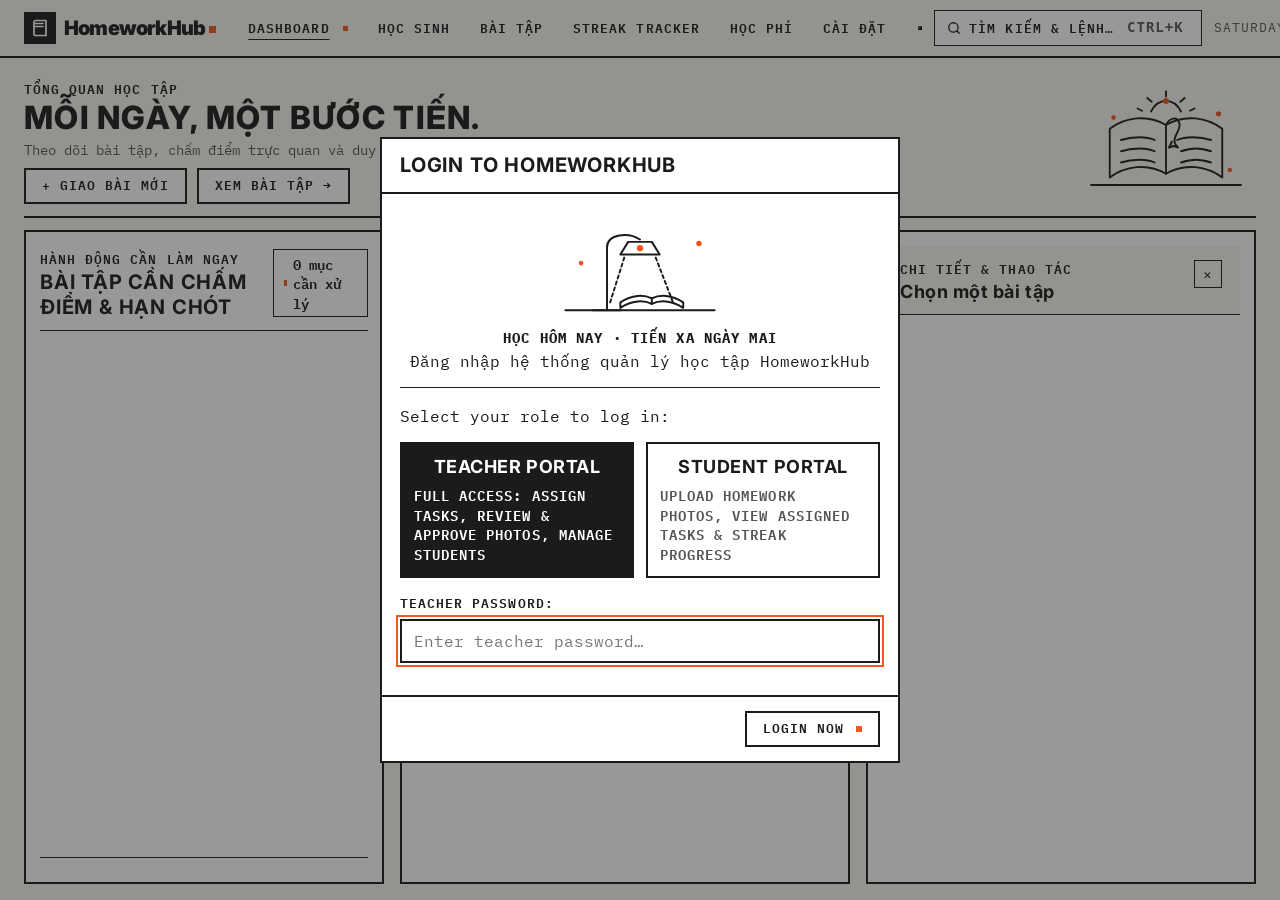
==== commit 2bd4e780: "style: polish UI layout, typography scaling, warm cream palette, and monoline illustrations - Replac" ====
--- a/index.html
+++ b/index.html
@@ -77,6 +77,10 @@
           <kbd>Ctrl+K</kbd>
         </button>
 
+        <!-- Date display -->
+        <span class="topnav-date" id="sidebar-date"></span>
+        <span id="page-title" class="sr-only">Dashboard</span>
+
         <!-- Primary Add Action -->
         <button class="btn btn-primary btn-sm teacher-only" id="btn-add-primary" type="button">
           + Thêm mới
@@ -94,93 +98,71 @@
       </div>
     </header>
 
-    <!-- ── 2. CONTEXT NAV / BREADCRUMB STRIP ── -->
-    <div id="contextnav" class="contextnav">
-      <div class="contextnav-left">
-        <h1 id="page-title">Dashboard</h1>
-      </div>
-      <div class="contextnav-right">
-        <span class="contextnav-date" id="sidebar-date"></span>
-      </div>
-    </div>
-
     <!-- MAIN CONTENT -->
     <main id="main">
 
       <!-- ===== VIEWS ===== -->
       <div id="view-container">
 
-        <!-- DASHBOARD VIEW (Two-Column Master-Detail Layout) -->
+        <!-- DASHBOARD VIEW -->
         <section id="view-dashboard" class="view active">
+          <div class="dash-top-banner">
+            <div class="dash-top-copy">
+              <span class="hero-eyebrow">TỔNG QUAN HỌC TẬP</span>
+              <h1 class="dash-top-heading">MỖI NGÀY, MỘT BƯỚC TIẾN.</h1>
+              <p class="dash-top-desc">Theo dõi bài tập, chấm điểm trực quan và duy trì chuỗi học tập liên tục.</p>
+              <div class="dash-top-actions">
+                <button class="btn btn-outline teacher-only" onclick="openAddTask()" type="button">+ Giao bài mới</button>
+                <button class="btn btn-outline" onclick="navigateTo('tasks')" type="button">Xem bài tập →</button>
+              </div>
+            </div>
+            <div class="dash-top-art" id="art-dashboard"></div>
+          </div>
+
           <div class="dashboard-split" id="dashboard-split">
-            
-            <!-- MASTER COLUMN (Left, flex: 1) -->
-            <div class="dashboard-master" id="dashboard-master">
-              
-              <!-- Priority Section Header / Hero Action Queue -->
-              <div class="master-hero-section">
-                <div class="master-hero-header">
-                  <div class="hero-title-group">
-                    <span class="hero-eyebrow">Hành động cần làm ngay</span>
-                    <h2 class="hero-title" id="dash-hero-title">Bài tập cần chấm điểm & Nhiệm vụ hôm nay</h2>
-                  </div>
-                  <div class="hero-count-badge" id="dash-urgent-badge">0 mục cần xử lý</div>
+            <!-- 1. Left Card: Urgent Action Queue + Metrics -->
+            <div class="dash-card dash-card-actions">
+              <div class="dash-card-header">
+                <div>
+                  <span class="hero-eyebrow">Hành động cần làm ngay</span>
+                  <h2 class="card-title" id="dash-hero-title">Bài tập cần chấm điểm & Hạn chót</h2>
                 </div>
-                <!-- Action Cards Carousel / Grid -->
-                <div class="hero-action-cards" id="dash-action-cards">
-                  <!-- Rendered dynamically: urgent items -->
+                <div class="hero-count-badge" id="dash-urgent-badge">0 mục cần xử lý</div>
+              </div>
+              <div class="hero-action-cards" id="dash-action-cards"></div>
+              <div class="dash-metrics-strip" id="dash-metrics-strip"></div>
+            </div>
+
+            <!-- 2. Middle Card: Master Task List -->
+            <div class="dash-card dash-card-tasks">
+              <div class="dash-card-header">
+                <div>
+                  <span class="hero-eyebrow">Danh sách bài tập</span>
+                  <h2 class="card-title">Bài tập gần đây</h2>
                 </div>
-              </div>
-
-              <!-- Supporting Compact Metrics Strip -->
-              <div class="dash-metrics-strip" id="dash-metrics-strip">
-                <!-- Rendered dynamically: students, tasks, waiting, approved, streak, tuition -->
-              </div>
-
-              <!-- Master Task List & Quick Filters -->
-              <div class="master-list-card">
-                <div class="master-list-header">
-                  <div class="master-filter-tabs" id="dash-filter-tabs">
-                    <button class="filter-tab active" data-filter="all" type="button">
-                      Tất cả <span class="tab-count" id="dash-count-all">0</span>
-                    </button>
-                    <button class="filter-tab" data-filter="pending-review" type="button">
-                      Chờ duyệt <span class="tab-count" id="dash-count-pending">0</span>
-                    </button>
-                    <button class="filter-tab" data-filter="pending" type="button">
-                      Đang làm <span class="tab-count" id="dash-count-todo">0</span>
-                    </button>
-                    <button class="filter-tab" data-filter="approved" type="button">
-                      Đã duyệt <span class="tab-count" id="dash-count-approved">0</span>
-                    </button>
-                    <button class="filter-tab" data-filter="overdue" type="button">
-                      Trễ hạn <span class="tab-count" id="dash-count-overdue">0</span>
-                    </button>
-                  </div>
-                  <div class="master-search-wrap">
-                    <svg width="14" height="14" viewBox="0 0 24 24" fill="none" stroke="currentColor" stroke-width="2.2" stroke-linecap="round" stroke-linejoin="round" aria-hidden="true"><circle cx="11" cy="11" r="8"/><line x1="21" y1="21" x2="16.65" y2="16.65"/></svg>
-                    <input type="text" id="dash-quick-search" placeholder="Tìm theo tên bài hoặc học sinh…" autocomplete="off" spellcheck="false" />
-                  </div>
+                <div class="master-search-wrap">
+                  <svg width="14" height="14" viewBox="0 0 24 24" fill="none" stroke="currentColor" stroke-width="2.2" stroke-linecap="round" stroke-linejoin="round" aria-hidden="true"><circle cx="11" cy="11" r="8"/><line x1="21" y1="21" x2="16.65" y2="16.65"/></svg>
+                  <input type="text" id="dash-quick-search" placeholder="Tìm theo tên bài hoặc học sinh…" autocomplete="off" spellcheck="false" />
                 </div>
-
-                <!-- Table Header -->
-                <div class="master-table-head">
-                  <span class="col-title">Bài tập</span>
-                  <span class="col-student">Học sinh</span>
-                  <span class="col-due">Hạn nộp</span>
-                  <span class="col-status">Trạng thái</span>
-                </div>
-
-                <!-- Table Body / Rows -->
-                <div class="master-table-body" id="dash-table-body">
-                  <!-- Rendered dynamically -->
-                </div>
-              </div>
-
-            </div>
-
-            <!-- DETAIL COLUMN (Right, 390px persistent panel) -->
-            <aside class="dashboard-detail" id="dashboard-detail">
+              </div>
+              <div class="master-filter-tabs" id="dash-filter-tabs">
+                <button class="filter-tab active" data-filter="all" type="button">Tất cả <span class="tab-count" id="dash-count-all">0</span></button>
+                <button class="filter-tab" data-filter="pending-review" type="button">Chờ duyệt <span class="tab-count" id="dash-count-pending">0</span></button>
+                <button class="filter-tab" data-filter="pending" type="button">Đang làm <span class="tab-count" id="dash-count-todo">0</span></button>
+                <button class="filter-tab" data-filter="approved" type="button">Đã duyệt <span class="tab-count" id="dash-count-approved">0</span></button>
+                <button class="filter-tab" data-filter="overdue" type="button">Trễ hạn <span class="tab-count" id="dash-count-overdue">0</span></button>
+              </div>
+              <div class="master-table-head">
+                <span class="col-title">Bài tập</span>
+                <span class="col-student">Học sinh</span>
+                <span class="col-due">Hạn nộp</span>
+                <span class="col-status">Trạng thái</span>
+              </div>
+              <div class="master-table-body" id="dash-table-body"></div>
+            </div>
+
+            <!-- 3. Right Card: Detail Column -->
+            <aside class="dashboard-detail dash-card dash-card-detail" id="dashboard-detail">
               <div class="detail-header">
                 <div class="detail-title-group">
                   <span class="detail-eyebrow" id="detail-eyebrow">Chi tiết & Thao tác</span>
@@ -188,51 +170,56 @@
                 </div>
                 <button class="detail-close-btn" id="btn-close-detail" type="button" aria-label="Đóng chi tiết">✕</button>
               </div>
-              <div class="detail-body" id="dash-detail-body">
-                <!-- Rendered dynamically when task clicked -->
-              </div>
+              <div class="detail-body" id="dash-detail-body"></div>
             </aside>
-
           </div>
         </section>
 
         <!-- STUDENTS VIEW (TEACHER ONLY) -->
         <section id="view-students" class="view">
-          <div class="view-header-strip">
-            <div class="view-header-titles">
-              <h2>Quản lý học sinh</h2>
-              <p>Danh sách học sinh, mã PIN đăng nhập, chuỗi streak và tiến độ nộp bài.</p>
-            </div>
-            <div class="student-toolbar">
-              <div class="search-box-pill">
-                <svg width="14" height="14" viewBox="0 0 24 24" fill="none" stroke="currentColor" stroke-width="2.2" stroke-linecap="round" stroke-linejoin="round" aria-hidden="true"><circle cx="11" cy="11" r="8"/><line x1="21" y1="21" x2="16.65" y2="16.65"/></svg>
-                <input type="text" id="student-search" placeholder="Tìm theo tên học sinh hoặc cấp độ…" autocomplete="off" spellcheck="false" />
-              </div>
-              <button class="btn btn-primary" id="btn-add-student" type="button">+ Thêm học sinh</button>
-            </div>
-          </div>
-          <div class="student-grid" id="student-grid"></div>
+          <div class="page-top-banner">
+            <div class="page-top-copy">
+              <span class="hero-eyebrow">QUẢN LÝ LỚP HỌC</span>
+              <h1 class="page-heading">HỌC SINH</h1>
+              <p class="page-desc">Danh sách học sinh, mã PIN đăng nhập, chuỗi streak và tiến độ nộp bài.</p>
+              <div class="student-toolbar">
+                <div class="search-box-pill">
+                  <svg width="14" height="14" viewBox="0 0 24 24" fill="none" stroke="currentColor" stroke-width="2.2" stroke-linecap="round" stroke-linejoin="round" aria-hidden="true"><circle cx="11" cy="11" r="8"/><line x1="21" y1="21" x2="16.65" y2="16.65"/></svg>
+                  <input type="text" id="student-search" placeholder="Tìm theo tên học sinh…" autocomplete="off" spellcheck="false" />
+                </div>
+                <button class="btn btn-outline" id="btn-add-student" type="button">+ Thêm học sinh</button>
+              </div>
+            </div>
+            <div class="page-top-art" id="art-students"></div>
+          </div>
+          <div class="page-scroll-card">
+            <div class="student-grid" id="student-grid"></div>
+          </div>
         </section>
 
         <!-- TASKS VIEW -->
         <section id="view-tasks" class="view">
-          <div class="view-header-strip">
-            <div class="view-header-titles">
-              <h2 id="tasks-view-title">Danh sách bài tập</h2>
-              <p id="tasks-view-desc">Quản lý và theo dõi bài tập hằng ngày và bài tập định kỳ.</p>
-            </div>
-            <div class="tasks-toolbar">
-              <select id="task-filter-student" class="select-input teacher-only" aria-label="Filter assignments by student">
-                <option value="all">Tất cả học sinh</option>
-              </select>
-              <select id="task-filter-status" class="select-input" aria-label="Filter assignments by status">
-                <option value="all">Tất cả trạng thái</option>
-                <option value="pending">Đang làm</option>
-                <option value="submitted">Chờ duyệt</option>
-                <option value="approved">Đã duyệt</option>
-                <option value="overdue">Trễ hạn</option>
-              </select>
-              <button class="btn btn-primary teacher-only" id="btn-add-task" type="button">+ Giao bài tập mới</button>
+          <div class="tasks-sticky-header">
+            <div class="page-top-banner">
+              <div class="page-top-copy">
+                <span class="hero-eyebrow">NHIỆM VỤ & CHẤM ĐIỂM</span>
+                <h1 class="page-heading" id="tasks-view-title">DANH SÁCH BÀI TẬP</h1>
+                <p class="page-desc" id="tasks-view-desc">Quản lý và theo dõi bài tập hằng ngày và bài tập định kỳ.</p>
+                <div class="tasks-toolbar">
+                  <select id="task-filter-student" class="select-input teacher-only" aria-label="Filter assignments by student">
+                    <option value="all">Tất cả học sinh</option>
+                  </select>
+                  <select id="task-filter-status" class="select-input" aria-label="Filter assignments by status">
+                    <option value="all">Tất cả trạng thái</option>
+                    <option value="pending">Đang làm</option>
+                    <option value="submitted">Chờ duyệt</option>
+                    <option value="approved">Đã duyệt</option>
+                    <option value="overdue">Trễ hạn</option>
+                  </select>
+                  <button class="btn btn-outline teacher-only" id="btn-add-task" type="button">+ Giao bài tập mới</button>
+                </div>
+              </div>
+              <div class="page-top-art" id="art-tasks"></div>
             </div>
           </div>
           <div class="tasks-list" id="tasks-list"></div>
@@ -240,37 +227,62 @@
 
         <!-- STREAKS VIEW -->
         <section id="view-streaks" class="view">
-          <div class="view-header-strip">
-            <div class="view-header-titles">
-              <h2>Bảng xếp hạng chuỗi học tập (Streak Leaderboard)</h2>
-              <p>Thống kê chuỗi ngày làm bài liên tục và biểu đồ hoạt động 30 ngày gần nhất.</p>
-            </div>
-          </div>
-          <div class="streaks-grid" id="streaks-grid"></div>
+          <div class="page-top-banner">
+            <div class="page-top-copy">
+              <span class="hero-eyebrow">BỀN BỈ THÀNH THÓI QUEN</span>
+              <h1 class="page-heading">BẢNG XẾP HẠNG STREAK</h1>
+              <p class="page-desc">Thống kê chuỗi ngày làm bài liên tục và hoạt động 30 ngày gần nhất.</p>
+            </div>
+            <div class="page-top-art" id="art-streaks"></div>
+          </div>
+          <div class="page-scroll-card">
+            <div class="streaks-grid" id="streaks-grid"></div>
+          </div>
         </section>
 
         <!-- TUITION & SCHOLARSHIP VIEW -->
         <section id="view-tuition" class="view">
-          <div class="tuition-page-shell">
-            <div class="tuition-page-header">
-              <div class="tuition-header-titles">
-                <h2>Học phí & Quỹ học bổng</h2>
-                <p>Theo dõi số dư học phí, lịch sử thưởng / phạt nộp bài và quản lý giao dịch học phí.</p>
-              </div>
-            </div>
-            <!-- Fee Tracker Widget Container -->
-            <div class="fee-widget fee-widget-page" id="fee-widget">
-              <!-- Rendered by renderFeeWidget() in app.js -->
-            </div>
+          <div class="page-top-banner">
+            <div class="page-top-copy">
+              <span class="hero-eyebrow">MINH BẠCH & RÕ RÀNG</span>
+              <h1 class="page-heading">HỌC PHÍ & HỌC BỔNG</h1>
+              <p class="page-desc">Theo dõi số dư học phí, lịch sử thưởng / phạt nộp bài và quản lý giao dịch học phí.</p>
+            </div>
+            <div class="page-top-art" id="art-tuition"></div>
+          </div>
+          <div class="page-scroll-card fee-page-scroll">
+            <div class="fee-widget fee-widget-page" id="fee-widget"></div>
           </div>
         </section>
 
+        <!-- SETTINGS VIEW -->
         <section id="view-settings" class="view">
-          <div class="settings-panel"><h2>Cài đặt hiển thị</h2><p>Lựa chọn được lưu trên thiết bị này.</p>
-            <label class="setting-row"><input id="setting-motion" type="checkbox" /> Giảm chuyển động</label>
-            <label class="setting-row"><input id="setting-text" type="checkbox" /> Cỡ chữ lớn hơn</label>
+          <div class="page-top-banner">
+            <div class="page-top-copy">
+              <span class="hero-eyebrow">TÙY CHỌN KHÔNG GIAN</span>
+              <h1 class="page-heading">CÀI ĐẶT</h1>
+              <p class="page-desc">Lựa chọn hiển thị và kết nối đồng bộ đám mây.</p>
+            </div>
+            <div class="page-top-art" id="art-settings"></div>
+          </div>
+          <div class="page-scroll-card settings-scroll-card">
+            <div class="settings-panel">
+              <h2>Cài đặt hiển thị</h2>
+              <p>Lựa chọn được lưu trên thiết bị này.</p>
+              <div class="settings-options">
+                <label class="setting-row"><input id="setting-motion" type="checkbox" /> Giảm chuyển động</label>
+                <label class="setting-row"><input id="setting-text" type="checkbox" /> Cỡ chữ lớn hơn</label>
+              </div>
+              <div class="settings-cloud-box">
+                <h3>Đồng bộ đám mây Supabase</h3>
+                <p>Kết nối Supabase Project URL và Anon Key để đồng bộ dữ liệu thời gian thực.</p>
+                <button class="btn btn-outline" id="btn-open-supabase" type="button" onclick="openModal('modal-supabase-config')">Cấu hình kết nối Supabase</button>
+              </div>
+            </div>
           </div>
         </section>
+      </div>
+    </main>
       </div>
     </main>
 
--- a/editorial.css
+++ b/editorial.css
@@ -1,172 +1,1165 @@
-/* Editorial ink theme. Layout behavior stays in style.css; this is the visual layer. */
+/* ==========================================================================
+   HomeworkHub — Warm Cream & Monoline Ink Design System
+   ========================================================================== */
+
 :root {
-  --bg-light:#FFFFFF; --bg-dark:#1B1B1B;
-  --text-on-light:#111111; --text-on-dark:#FFFFFF; --accent:#F4561D;
-  --bg:var(--bg-light); --bg2:var(--bg-light); --bg3:#f3f3f3;
-  --text:var(--text-on-light); --text-2:#444; --text-3:#555;
-  --ink:var(--text-on-light); --border:#111; --border-h:#111;
-  --surface:transparent; --overlay:rgba(0,0,0,.7);
-  --accent-bg:transparent; --ok:var(--text); --wait:var(--text); --info:var(--text); --danger:var(--text);
-  --ok-bg:transparent; --wait-bg:transparent; --info-bg:transparent; --danger-bg:transparent;
-  --radius-sm:0; --radius:0; --radius-lg:0; --radius-pill:0;
-  --shadow-sm:none; --shadow:none; --shadow-lg:none;
-  --body-font:'IBM Plex Mono',Consolas,monospace;
-  --heading-font:'Inter',Arial,sans-serif;
-}
-*,*::before,*::after { border-radius:0!important; box-shadow:none!important; }
-html,body { height:auto; min-height:100%; overflow:visible; background:var(--bg-light); font-family:var(--body-font);font-size:12px;line-height:1.7; }
-body[data-view="tasks"],body[data-view="students"],body[data-view="settings"] { background:var(--bg-dark); }
-#app { height:auto; min-height:100dvh; overflow:visible; background:transparent; }
-#main { display:block; overflow:visible; background:transparent; }
-#view-container { overflow:visible;padding:0; }
-.topnav { height:90px; padding:0 4vw; border-bottom:2px solid var(--text-on-light);background:var(--bg-light);gap:24px;position:relative;z-index:10; }
-.brand-icon-box { display:none; }
-.brand-text {font-family:var(--heading-font);font-weight:900;font-size:20px;letter-spacing:-.06em;color:var(--text-on-light);white-space:nowrap;}
-.brand-text::after {content:'';display:inline-block;width:7px;height:7px;background:var(--accent);margin-left:5px;}
-.topnav-items {justify-content:center;flex:1;gap:18px;}
-.topnav-item {padding:6px 0;gap:0;background:transparent!important;border:0!important;color:var(--text-on-light);font-size:10px;letter-spacing:.13em;}
-.topnav-item>.ui-icon,.topnav-item>.nav-badge {display:none!important;}
-.topnav-item.active {text-decoration:underline;text-underline-offset:7px;color:#555;}
-.topnav-right {gap:14px;}
-.topnav-right #btn-add-primary,.cmd-trigger-text,.cmd-trigger kbd,.user-chip-meta,.user-chip-chevron {display:none;}
-.cmd-trigger,.user-chip {padding:7px;background:transparent;border:0;color:var(--text-on-light);}
-.user-avatar {background:var(--bg-light)!important;color:var(--text-on-light)!important;border:1px solid var(--text-on-light);width:28px;height:28px;}
-#editorial-menu-toggle {order:5;display:grid;align-content:center;gap:7px;width:38px;height:38px;padding:6px;background:transparent;color:var(--text-on-light);border:0;}
-#editorial-menu-toggle span {height:2px;width:25px;background:currentColor;}
-.contextnav {padding:14px 4vw;height:auto;background:var(--bg-light);border-bottom:1px solid var(--text-on-light);}
-.contextnav h1,.contextnav-date {font-family:var(--body-font);font-size:10px;letter-spacing:.14em;text-transform:uppercase;color:var(--text-on-light);}
-.view {--bg:var(--bg-light);--bg2:var(--bg-light);--bg3:#f3f3f3;--text:var(--text-on-light);--text-2:#444;--text-3:#555;--border:#111;--border-h:#111;--ink:#111;background:var(--bg);color:var(--text);min-height:calc(100dvh - 130px);}
-#view-tasks,#view-students,#view-settings {--bg:var(--bg-dark);--bg2:var(--bg-dark);--bg3:#292929;--text:var(--text-on-dark);--text-2:#ddd;--text-3:#ccc;--border:#fff;--border-h:#fff;--ink:#fff;}
-h1,h2,h3,h4,.hero-title,.role-title {font-family:var(--heading-font);font-weight:800;text-transform:uppercase;letter-spacing:.1em;line-height:1.25;color:var(--text);}
-button,input,textarea,select,.btn {font-family:var(--body-font);}
-button,.btn,.ink-button {font-size:10px;letter-spacing:.15em;text-transform:uppercase;}
-button {cursor:pointer;}
-.editorial-intro {display:grid;grid-template-columns:1fr 1fr;align-items:center;gap:8%;max-width:1280px;margin:auto;padding:90px 6vw 100px;min-height:530px;}
-.intro-art {max-width:430px;width:100%;justify-self:center;}
-.study-art {display:block;width:100%;height:auto;}
-.intro-copy {max-width:440px;}
-.intro-label {font-size:10px;letter-spacing:.15em;text-transform:uppercase;margin-bottom:24px;color:var(--text-2);}
-.intro-copy h2 {font-size:clamp(28px,3.1vw,48px);letter-spacing:.08em;line-height:1.16;margin:0 0 24px;text-wrap:balance;}
-.intro-copy>p:not(.intro-label) {font-size:12px;line-height:1.9;color:var(--text-2);max-width:40ch;margin:0 0 30px;}
-#view-tasks .intro-art,#view-students .intro-art,#view-settings .intro-art {grid-column:2;grid-row:1;}
-#view-tasks .intro-copy,#view-students .intro-copy,#view-settings .intro-copy {grid-column:1;grid-row:1;}
-.ink-button,.btn,button[class*="fee-"],button[data-fee-edit],button[data-fee-delete] {display:inline-flex;align-items:center;justify-content:center;min-height:40px;padding:11px 20px;border:2px solid var(--text);background:transparent;color:var(--text);text-decoration:none;transition:background-color .18s,color .18s;}
-.ink-button:hover,.btn:hover,button[class*="fee-"]:hover,button[data-fee-edit]:hover,button[data-fee-delete]:hover {background:var(--text);color:var(--bg);transform:none;}
-.btn-primary {border-color:var(--accent);}
-.btn-primary:hover {background:var(--text);color:var(--bg);}
-.section-workspace {max-width:1440px;margin:0 auto;padding:50px 5vw 100px;border-top:2px solid var(--border);}
-.view-header-strip,.tuition-page-header {padding:0 0 32px;margin-bottom:30px;border-bottom:1px solid var(--border);}
-.view-header-titles h2,.tuition-header-titles h2 {font-size:19px;}
-.view-header-titles p,.tuition-header-titles p {font-family:var(--body-font);font-size:12px;line-height:1.7;color:var(--text-2);margin-top:12px;}
-.dashboard-split {gap:32px;}
-.dashboard-detail {position:static;}
-.master-hero-section,.master-table-section,.metrics-bar,.action-card,.task-card,.student-card,.streak-card,.detail-panel,.fee-widget,.settings-panel {background:var(--bg);color:var(--text);border:1px solid var(--border);}
-.master-hero-section,.master-table-section,.detail-panel,.fee-widget,.settings-panel {padding:24px;}
-.master-hero-header,.table-controls {background:transparent;}
-.hero-title {font-size:20px;}
-.hero-eyebrow,.section-label,.table-title {font-family:var(--body-font);font-size:10px;letter-spacing:.12em;text-transform:uppercase;}
-.hero-count-badge,.nav-badge,.fee-read-only-pill,.badge,.status-badge,.fee-badge {background:transparent!important;color:var(--text)!important;border:1px solid var(--border);font-family:var(--body-font);font-size:10px;}
-.action-card:hover,.student-card:hover,.task-card:hover {transform:none;border-color:var(--accent);}
-.student-avatar,.streak-avatar,.task-student-avatar,.avatar-circle {background:transparent!important;color:var(--text)!important;border:1px solid currentColor;}
-.metric-val,.fee-balance {font-family:var(--body-font);font-variant-numeric:tabular-nums;}
-table {border-collapse:collapse;font-family:var(--body-font);font-size:12px;width:100%;}
-th {font-size:10px;letter-spacing:.12em;text-transform:uppercase;}
-th,td {background:transparent!important;color:var(--text)!important;border-bottom:1px solid var(--border)!important;padding:14px 12px;}
-tr:hover {background:var(--bg3);}
-input:not([type="checkbox"]):not([type="radio"]):not([type="file"]):not([type="color"]),textarea,select {color:var(--text);background:var(--bg);border:1px solid var(--border);min-height:42px;font-family:var(--body-font);font-size:12px;padding:10px 12px;max-width:100%;}
-input::placeholder,textarea::placeholder {color:var(--text-3);opacity:1;}
-input[type="checkbox"],input[type="radio"] {accent-color:var(--text);}
-label,.form-group label {display:block;font-family:var(--body-font);font-size:10px;letter-spacing:.12em;text-transform:uppercase;margin-bottom:6px;color:var(--text);}
-:focus-visible,input:focus,select:focus,textarea:focus {outline:2px solid var(--accent)!important;outline-offset:4px;border-color:var(--text)!important;}
-.fee-totals {display:grid;grid-template-columns:repeat(4,1fr);gap:0;margin:28px 0;border:1px solid var(--border);}
-.fee-totals>div {padding:18px;border-right:1px solid var(--border);}
-.fee-totals>div:last-child {border:0;}
-.fee-totals dt {text-transform:uppercase;font-size:10px;letter-spacing:.1em;}
-.fee-totals dd {font-size:clamp(15px,2vw,24px);font-weight:600;}
-.fee-totals>div:nth-child(3)::before {content:'';display:block;width:5px;height:5px;background:var(--accent);margin-bottom:8px;}
-.fee-widget-page {max-width:none;}
-.fee-balance {background:transparent!important;color:var(--text)!important;font-size:36px;margin:26px 0;}
-.fee-manual-wrap {display:grid;grid-template-columns:110px 1fr;align-items:center;gap:12px;background:transparent;border:1px solid var(--border);padding:20px;margin:24px 0;}
-.fee-manual-btns {grid-column:1/-1;display:flex;flex-wrap:wrap;gap:10px;}
-.fee-log-item {gap:16px;padding:20px 0;border-bottom:1px solid var(--border);}
-.fee-log-item-right {gap:8px;flex-wrap:wrap;}
-.fee-log-amount {color:var(--text)!important;font-weight:600;}
-.fee-log-bal-after {display:none;}
-button[data-fee-edit],button[data-fee-delete] {padding:4px 8px;min-height:30px;}
-.fee-rules {background:transparent;border:1px solid var(--border);color:var(--text);}
-.fee-log-empty,.empty-state {padding:50px 20px;color:var(--text-2);text-align:center;}
-.modal-overlay {backdrop-filter:none;-webkit-backdrop-filter:none;}
-.modal {border:2px solid var(--text-on-light);background:var(--bg-light);}
-.modal-header,.modal-footer {background:transparent;border-color:var(--text-on-light);padding:24px;}
-.modal-body {padding:24px;}
-.modal-header h3 {font-size:16px;}
-.role-card {border:1px solid var(--border);background:transparent;padding:18px;color:var(--text);}
-.role-card.active {border:2px solid var(--text);background:transparent;}
-.role-card.active::after {background:var(--accent);}
-.role-desc {font-family:var(--body-font);font-size:11px;line-height:1.7;color:var(--text-2);}
-#modal-login .modal {max-width:720px;}
-.login-engraving {display:grid;grid-template-columns:1fr 1fr;align-items:center;border-bottom:1px solid var(--border);margin-bottom:24px;padding-bottom:20px;gap:24px;}
-.login-engraving .study-art {max-width:240px;}
-.login-engraving p {font-family:var(--heading-font);font-size:26px;line-height:1.2;text-transform:uppercase;font-weight:800;letter-spacing:.08em;}
-.cmd-modal {border:2px solid var(--text-on-light);background:var(--bg-light);}
-#editorial-menu {position:fixed;inset:0 0 0 auto;width:min(520px,100%);height:100dvh;max-height:100dvh;margin:0;padding:40px;border:0;border-left:2px solid var(--text-on-light);background:var(--bg-light);color:var(--text-on-light);}
-#editorial-menu::backdrop {background:rgba(0,0,0,.65);}
-#editorial-menu nav {display:flex;flex-direction:column;gap:12px;margin-top:70px;}
-#editorial-menu nav button {background:transparent;color:var(--text-on-light);border:0;border-bottom:1px solid var(--text-on-light);text-align:left;font-size:20px;font-family:var(--heading-font);font-weight:800;padding:14px 0;}
-#editorial-menu-close {float:right;border:2px solid var(--text-on-light);background:transparent;padding:10px;}
-#editorial-menu nav button:hover {padding-left:10px;}
-#scroll-top {position:fixed;bottom:24px;right:24px;width:42px;height:42px;background:var(--accent);color:var(--text-on-light);border:2px solid var(--text-on-light);font-size:24px;z-index:500;}
-.setting-row {display:flex;align-items:center;gap:16px;padding:24px 0;border-bottom:1px solid var(--border);font-size:12px;}
-.settings-panel {max-width:760px;margin:auto;}
-.mobile-tabs {display:none!important;}
-.ink-dots {animation:ink-float 7s ease-in-out infinite;}
-@keyframes ink-float {50% {transform:translateY(-6px);}}
-.reveal {opacity:0;transform:translateY(10px);transition:opacity .4s,transform .4s;}
-.reveal.is-visible {opacity:1;transform:none;}
-.large-text .section-workspace,.large-text .section-workspace p,.large-text td,.large-text input,.large-text .task-desc {font-size:15px;}
-.reduce-motion *,.reduce-motion *::before,.reduce-motion *::after {animation:none!important;transition:none!important;scroll-behavior:auto!important;}
-.reduce-motion .reveal {opacity:1;transform:none;}
-@media(min-width:1600px){.editorial-intro{padding-left:40px;padding-right:40px;}}
-@media(max-width:1150px){.topnav-items{gap:12px;}.topnav{padding:0 24px;gap:20px;}.topnav-item{font-size:9px;}.topnav-right .cmd-trigger{display:none;}.dashboard-split{display:block;}.dashboard-detail{width:100%;margin-top:32px;}.editorial-intro{gap:5%;}}
-@media(max-width:820px){
- .topnav{height:74px;padding:0 22px;justify-content:space-between;}.topnav-items{display:none;}.brand-text{font-size:19px;}.contextnav{padding:12px 22px;}.contextnav-date{font-size:9px;}
- .editorial-intro{grid-template-columns:1fr;gap:20px;padding:48px 26px 58px;min-height:0;}.intro-art{max-width:280px;}.intro-copy{max-width:520px;justify-self:center;width:100%;}.intro-copy h2{font-size:32px;}.intro-copy>p:not(.intro-label){max-width:48ch;}.intro-label{margin-bottom:16px;}
- #view-tasks .intro-art,#view-students .intro-art,#view-settings .intro-art,#view-tasks .intro-copy,#view-students .intro-copy,#view-settings .intro-copy{grid-column:auto;grid-row:auto;}
- .section-workspace{padding:32px 20px 80px;}.view-header-strip,.tuition-page-header{flex-direction:column;align-items:stretch;gap:24px;}.tasks-toolbar,.student-toolbar{flex-wrap:wrap;width:100%;}.tasks-toolbar>*{max-width:100%;flex:1 1 180px;}
- .fee-totals{grid-template-columns:1fr 1fr;}.fee-totals>div{border:1px solid var(--border);}.fee-totals>div:last-child{border:1px solid var(--border);}.fee-totals dd{font-size:19px;}.fee-manual-wrap{grid-template-columns:1fr;}.fee-manual-btns{grid-column:auto;}.fee-log-item{flex-direction:column;align-items:stretch;}.fee-log-item-right{align-items:flex-start;}
- .master-hero-section,.master-table-section,.detail-panel,.fee-widget{padding:18px;}.metrics-bar{flex-wrap:wrap;}.master-table-wrap,.table-wrapper{overflow:auto;}table{min-width:560px;}
- .student-grid,.streaks-grid{grid-template-columns:1fr;}.modal-overlay{padding:12px;}.modal-body,.modal-header,.modal-footer{padding:20px;}.modal{max-height:92dvh;}.login-engraving{gap:16px;}.login-engraving p{font-size:21px;}.role-selector{grid-template-columns:1fr;}.role-card{padding:14px;}.login-engraving .study-art{max-width:170px;}
- #scroll-top{right:14px;bottom:14px;}.contextnav-right{display:block;}.settings-panel{padding:20px;}
-}
-@media(prefers-reduced-motion:reduce){*,*::before,*::after{animation:none!important;transition:none!important;scroll-behavior:auto!important;}.reveal{opacity:1;transform:none;}}
-/* Keep data panels contained when their content exceeds a narrow viewport. */
-.view {--ok:var(--text);--wait:var(--text);--info:var(--text);--danger:var(--text);}
-.master-table-section {min-width:0;overflow-x:auto;}
-.dashboard-master,.dashboard-detail,.master-hero-section,.metrics-bar,.master-table-body {min-width:0;max-width:100%;}
-.master-table-head,.master-row {min-width:620px;}
-.master-table-head {color:var(--text);background:transparent;}
-.master-row {background:transparent;}
-.master-row.selected {border-left-color:var(--accent);background:var(--bg3);}
-.master-table-section .master-table-body {max-height:none;overflow:visible;}
-.detail-panel {max-height:none;}
-[class*="badge"],[class*="pill"],[class*="status"] {font-family:var(--body-font);}
-.view [class*="badge"],.view [class*="pill"],.view [class*="status"] {color:var(--text);}
-.heatmap-cell {background-color:var(--bg3);}
-.heatmap-cell[data-level="1"],.heatmap-cell[data-level="2"],.heatmap-cell[data-level="3"] {background-color:var(--text);}
-@media(max-width:820px){
- .dashboard-split,.dashboard-master{width:100%;min-width:0;}.metrics-bar{display:grid;grid-template-columns:repeat(2,minmax(0,1fr));}.metric-pill{min-width:0;}.metric-val{overflow-wrap:anywhere;}.master-hero-header{flex-wrap:wrap;}.master-hero-section{overflow:hidden;}.action-cards-container{max-width:100%;}.master-table-head,.master-row{min-width:620px;}.master-table-section{max-width:100%;}
-}
-@media(max-width:1024px){
- .dashboard-detail{display:none;position:fixed;inset:0 0 0 auto;transform:none;width:min(400px,92vw);height:100dvh;max-height:100dvh;margin:0;z-index:400;background:var(--bg-light);border:2px solid var(--text-on-light);}
- .dashboard-detail.open{display:flex;transform:none;}
-}
-.brand-text::after {clip-path:circle(50%);}
-.role-desc {text-transform:none;letter-spacing:0;}
-.student-streak-pill,.metric-val[style*="accent"] {color:var(--text)!important;}
-.student-streak-pill {border-color:var(--border);}
-.metric-val[style*="accent"]::before {content:'';display:inline-block;width:5px;height:5px;clip-path:circle(50%);background:var(--accent);margin-right:8px;vertical-align:middle;}
-.fee-log-item.overdue {border-left:2px solid var(--accent);padding-left:16px;}
-@media(max-width:420px){.login-engraving{grid-template-columns:90px 1fr;gap:16px;}.login-engraving p{font-size:18px;letter-spacing:.03em;}}
-.action-card-av,.col-student-av,.detail-student-av {background:var(--text)!important;color:var(--bg)!important;border:1px solid var(--border);}
-.progress-bar {background:var(--text)!important;}
-.color-swatch {padding:0;border:2px solid var(--text-on-light);}
+  /* 1. Palette & Surface Colors */
+  --bg: #F8F6F0;                /* Warm off-white cream */
+  --card-bg: #FFFFFF;           /* Cards, tables, inputs, modals */
+  --card-bg-subtle: #FAF9F5;    /* Subtle card inner areas */
+  --border-color: #1B1B1B;      /* Ink border */
+  --border: 2px solid #1B1B1B;  /* 2px solid ink border */
+  --border-sm: 1.5px solid #1B1B1B;
+
+  /* Typography Colors */
+  --text: #1B1B1B;              /* Primary ink text */
+  --text-muted: #555555;        /* Secondary / muted text (7.1:1 on cream, passes WCAG AA & AAA) */
+  --text-2: #555555;
+  --text-3: #555555;
+  --text-light: #777777;
+
+  /* Accent Color */
+  --accent: #F4561D;            /* Orange accent: dots, active states, key numbers, scroll button */
+  --accent-soft: rgba(244, 86, 29, 0.12);
+
+  /* Semantic Outlined Tokens (No dark fills) */
+  --ok: #1B1B1B;
+  --ok-bg: #FFFFFF;
+  --wait: #1B1B1B;
+  --wait-bg: #FFFFFF;
+  --danger: #1B1B1B;
+  --danger-bg: #FFFFFF;
+  --info: #1B1B1B;
+  --info-bg: #FFFFFF;
+  --ink: #1B1B1B;
+
+  /* Typography */
+  --font-mono: 'IBM Plex Mono', Consolas, monospace;
+  --font-heading: 'Inter', system-ui, -apple-system, sans-serif;
+
+  /* Square corners, no shadows */
+  --radius: 0px !important;
+  --radius-sm: 0px !important;
+  --radius-lg: 0px !important;
+  --radius-pill: 0px !important;
+  --shadow-sm: none !important;
+  --shadow: none !important;
+  --shadow-lg: none !important;
+}
+
+/* Universal Reset: Square corners, no shadows */
+*, *::before, *::after {
+  box-sizing: border-box;
+  border-radius: 0 !important;
+  box-shadow: none !important;
+}
+
+/* ==========================================================================
+   2. Typography & Font Size Hierarchy (Zero Text Below 12px)
+   ========================================================================== */
+
+html, body {
+  background: var(--bg) !important;
+  color: var(--text) !important;
+  font-family: var(--font-mono);
+  font-size: 16px;
+  line-height: 1.5;
+  margin: 0;
+  padding: 0;
+  -webkit-font-smoothing: antialiased;
+}
+
+/* Page headings: 32-44px bold uppercase */
+h1,
+.dash-top-heading,
+.page-heading {
+  font-family: var(--font-heading) !important;
+  font-size: clamp(32px, 2.5vw, 44px) !important;
+  font-weight: 800 !important;
+  text-transform: uppercase !important;
+  letter-spacing: 0.04em !important;
+  line-height: 1.15 !important;
+  color: var(--text) !important;
+  margin: 0;
+}
+
+/* Card titles: 20-24px bold uppercase */
+h2,
+.card-title,
+.master-list-header h2,
+.dash-card-header h2,
+.view-header-titles h2,
+.tuition-header-titles h2,
+.modal-header h3 {
+  font-family: var(--font-heading) !important;
+  font-size: clamp(20px, 1.5vw, 24px) !important;
+  font-weight: 700 !important;
+  text-transform: uppercase !important;
+  letter-spacing: 0.04em !important;
+  line-height: 1.25 !important;
+  color: var(--text) !important;
+  margin: 0;
+}
+
+/* Subheadings / section labels */
+h3,
+.detail-title,
+.role-title {
+  font-family: var(--font-heading) !important;
+  font-size: clamp(18px, 1.3vw, 22px) !important;
+  font-weight: 700 !important;
+  letter-spacing: 0.03em !important;
+  color: var(--text) !important;
+  margin: 0;
+}
+
+/* Body text & data cells: minimum 16px, line-height 1.5 */
+p,
+td,
+.master-row,
+.fee-log-reason,
+.student-name,
+.task-title,
+.task-desc,
+.action-card-task-title,
+input,
+select,
+textarea {
+  font-family: var(--font-mono);
+  font-size: 16px !important;
+  line-height: 1.5 !important;
+  color: var(--text) !important;
+}
+
+/* Labels, Navigation links, Button labels: minimum 13px uppercase with ~0.08em letter-spacing */
+label,
+.form-group label,
+.hero-eyebrow,
+.section-label,
+.detail-section-label,
+.detail-eyebrow,
+.master-table-head,
+.topnav-item,
+.mob-tab,
+.filter-tab,
+.btn,
+button:not(.viewer-btn):not(#editorial-menu-toggle):not(.modal-close),
+th {
+  font-family: var(--font-mono) !important;
+  font-size: clamp(13px, 0.9vw, 14px) !important;
+  text-transform: uppercase !important;
+  letter-spacing: 0.08em !important;
+  font-weight: 600 !important;
+  color: var(--text) !important;
+}
+
+/* Secondary text (dates, hints, badges): minimum 14px */
+.dash-top-desc,
+.page-desc,
+.fee-log-date,
+.status-chip,
+.nav-badge,
+.hero-count-badge,
+.fee-badge,
+.fee-read-only-pill,
+.metric-label,
+.cmd-hint,
+.action-card-time,
+.student-meta,
+.streak-subtitle,
+.tab-count,
+.file-drop-hint,
+.file-item-size,
+.role-desc,
+.streak-count-label,
+.streak-mini-stat-lbl,
+.student-progress-labels,
+.student-stat-lbl,
+.student-streak-pill,
+.toggle-desc,
+.badge-recurring,
+.action-btn-pill,
+.attachment-chip-size,
+.btn-sm,
+.cmd-badge,
+.cmd-trigger kbd,
+.cmd-hint kbd,
+.cmd-item-shortcut,
+.cmd-item-desc,
+.cmd-section-label,
+.cmd-footer,
+.col-task-sub,
+.user-role-badge,
+.col-student-av,
+.detail-student-info span,
+.fee-log-bal-after,
+.fee-log-expand-btn,
+.fee-log-title-text,
+.fee-widget-title,
+.fee-totals dt,
+small, kbd, code {
+  font-size: clamp(14px, 1vw, 15px) !important;
+  color: var(--text-muted) !important;
+  line-height: 1.4 !important;
+}
+
+/* Floor guarantee: override any remaining inline styles below 12px */
+[style*="font-size:10px"],
+[style*="font-size: 10px"],
+[style*="font-size:10.5px"],
+[style*="font-size: 10.5px"],
+[style*="font-size:11px"],
+[style*="font-size: 11px"],
+[style*="font-size:11.5px"],
+[style*="font-size: 11.5px"],
+[style*="font-size: 9px"] {
+  font-size: 14px !important;
+}
+
+/* Large text preference */
+body.large-text {
+  font-size: 18px !important;
+}
+body.large-text p,
+body.large-text td,
+body.large-text input,
+body.large-text select,
+body.large-text textarea {
+  font-size: 18px !important;
+}
+
+/* ==========================================================================
+   3. Outlined Light Components (No Solid Dark Except Hover/Selected)
+   ========================================================================== */
+
+/* Buttons */
+.btn,
+button.btn-outline,
+.topnav-item,
+.action-btn-pill,
+.fee-manual-btn,
+button[data-fee-edit],
+button[data-fee-delete],
+.role-card {
+  background: var(--card-bg) !important;
+  color: var(--text) !important;
+  border: var(--border) !important;
+  padding: 8px 16px;
+  cursor: pointer;
+  transition: background-color 0.15s ease, color 0.15s ease;
+  display: inline-flex;
+  align-items: center;
+  justify-content: center;
+  gap: 8px;
+}
+
+.btn:hover,
+button.btn-outline:hover,
+.action-btn-pill:hover,
+.fee-manual-btn:hover,
+button[data-fee-edit]:hover,
+button[data-fee-delete]:hover {
+  background: var(--text) !important;
+  color: #FFFFFF !important;
+}
+
+/* Primary Button */
+.btn-primary {
+  background: var(--card-bg) !important;
+  border: 2px solid var(--text) !important;
+  color: var(--text) !important;
+  position: relative;
+}
+.btn-primary::after {
+  content: '';
+  display: inline-block;
+  width: 6px;
+  height: 6px;
+  background: var(--accent);
+  margin-left: 4px;
+}
+.btn-primary:hover {
+  background: var(--text) !important;
+  color: #FFFFFF !important;
+}
+
+/* Cards, Inputs, Modals, Tables */
+.dash-card,
+.master-list-card,
+.dashboard-detail,
+.page-scroll-card,
+.student-card,
+.streak-card,
+.settings-panel,
+.fee-widget,
+.modal,
+.cmd-modal {
+  background: var(--card-bg) !important;
+  border: var(--border) !important;
+  box-shadow: none !important;
+}
+
+/* Inputs, Textarea, Select */
+input:not([type="checkbox"]):not([type="radio"]):not([type="file"]),
+textarea,
+select {
+  background: var(--card-bg) !important;
+  color: var(--text) !important;
+  border: var(--border) !important;
+  padding: 8px 12px;
+  font-family: var(--font-mono);
+  font-size: 16px !important;
+  width: 100%;
+}
+input:focus, textarea:focus, select:focus {
+  outline: 2px solid var(--accent) !important;
+  outline-offset: 2px;
+}
+
+/* Avatars: Outlined, light background */
+.user-avatar,
+.student-avatar,
+.streak-avatar,
+.action-card-av,
+.avatar-circle,
+.detail-student-av,
+.col-student-av {
+  background: var(--card-bg) !important;
+  color: var(--text) !important;
+  border: var(--border) !important;
+  font-weight: 700;
+  display: inline-flex;
+  align-items: center;
+  justify-content: center;
+}
+
+/* Badges & Chips */
+.status-chip,
+.nav-badge,
+.hero-count-badge,
+.fee-badge,
+.fee-read-only-pill {
+  background: var(--card-bg) !important;
+  color: var(--text) !important;
+  border: var(--border-sm) !important;
+  padding: 4px 10px;
+  font-weight: 600;
+  display: inline-flex;
+  align-items: center;
+  gap: 6px;
+}
+.status-chip::before,
+.hero-count-badge::before {
+  content: '';
+  display: inline-block;
+  width: 6px;
+  height: 6px;
+  background: var(--accent);
+}
+
+/* Orange Accent Highlight for Key Numbers & Indicators */
+.metric-val,
+.fee-balance,
+.streak-count {
+  font-family: var(--font-heading);
+  font-weight: 800;
+}
+.streak-count,
+.fee-balance {
+  color: var(--accent) !important;
+}
+
+/* ==========================================================================
+   4. App Shell & Navigation
+   ========================================================================== */
+
+#app {
+  background: var(--bg);
+  min-height: 100vh;
+  display: flex;
+  flex-direction: column;
+}
+
+.topnav {
+  height: 58px;
+  padding: 0 24px;
+  background: var(--bg);
+  border-bottom: var(--border);
+  display: flex;
+  align-items: center;
+  justify-content: space-between;
+  gap: 20px;
+  position: relative;
+  z-index: 100;
+  max-width: 1280px;
+  width: 100%;
+  margin: 0 auto;
+}
+
+.topnav-brand {
+  display: flex;
+  align-items: center;
+  gap: 8px;
+}
+.brand-text {
+  font-family: var(--font-heading);
+  font-weight: 900;
+  font-size: 20px;
+  letter-spacing: -0.04em;
+  color: var(--text);
+  white-space: nowrap;
+}
+.brand-text::after {
+  content: '';
+  display: inline-block;
+  width: 7px;
+  height: 7px;
+  background: var(--accent);
+  margin-left: 4px;
+  vertical-align: middle;
+}
+
+.topnav-items {
+  display: flex;
+  align-items: center;
+  gap: 6px;
+  flex: 1;
+  justify-content: center;
+}
+.topnav-item {
+  border: none !important;
+  background: transparent !important;
+  padding: 6px 12px;
+  color: var(--text) !important;
+  font-size: 13px !important;
+  letter-spacing: 0.08em;
+  position: relative;
+}
+.topnav-item:hover {
+  background: transparent !important;
+  color: var(--text) !important;
+  text-decoration: underline;
+  text-underline-offset: 6px;
+}
+.topnav-item.active {
+  font-weight: 700;
+  text-decoration: underline;
+  text-underline-offset: 6px;
+}
+.topnav-item.active::after {
+  content: '';
+  display: inline-block;
+  width: 5px;
+  height: 5px;
+  background: var(--accent);
+  margin-left: 5px;
+  vertical-align: middle;
+}
+.topnav-item .ui-icon,
+.topnav-item .nav-badge {
+  display: none !important;
+}
+
+.topnav-right {
+  display: flex;
+  align-items: center;
+  gap: 12px;
+}
+.topnav-date {
+  font-size: 13px !important;
+  color: var(--text-muted);
+  text-transform: uppercase;
+  letter-spacing: 0.08em;
+  white-space: nowrap;
+}
+.cmd-trigger {
+  background: var(--card-bg) !important;
+  border: var(--border-sm) !important;
+  padding: 6px 12px;
+  color: var(--text);
+  display: flex;
+  align-items: center;
+  gap: 8px;
+  font-size: 13px !important;
+  cursor: pointer;
+}
+.user-chip {
+  background: transparent !important;
+  border: none !important;
+  display: flex;
+  align-items: center;
+  gap: 8px;
+  cursor: pointer;
+  padding: 4px;
+}
+.user-avatar {
+  width: 32px;
+  height: 32px;
+  font-size: 14px;
+}
+
+/* ==========================================================================
+   5. Banners & Continuous Monoline Illustrations
+   ========================================================================== */
+
+.dash-top-banner,
+.page-top-banner {
+  display: flex;
+  align-items: center;
+  justify-content: space-between;
+  gap: 20px;
+  padding: 8px 0 12px;
+  border-bottom: var(--border);
+  margin-bottom: 12px;
+  flex-shrink: 0;
+}
+
+.dash-top-copy,
+.page-top-copy {
+  flex: 1;
+  max-width: 820px;
+}
+
+.dash-top-desc,
+.page-desc {
+  margin: 4px 0 8px;
+}
+
+.dash-top-actions,
+.student-toolbar,
+.tasks-toolbar {
+  display: flex;
+  align-items: center;
+  gap: 10px;
+  flex-wrap: wrap;
+}
+
+.dash-top-art,
+.page-top-art {
+  flex-shrink: 0;
+  max-width: 180px;
+  max-height: 120px;
+  display: flex;
+  align-items: center;
+  justify-content: center;
+}
+
+.monoline-art {
+  width: 100%;
+  max-height: 120px;
+  height: auto;
+  display: block;
+}
+
+/* ==========================================================================
+   6. Single Viewport Constraints on Desktop (1366x768 and 1440x900)
+   ========================================================================== */
+
+@media (min-width: 1025px) {
+  html, body {
+    height: 100% !important;
+    max-height: 100vh !important;
+    overflow: hidden !important;
+  }
+
+  #app {
+    height: 100vh !important;
+    max-height: 100vh !important;
+    overflow: hidden !important;
+    display: flex !important;
+    flex-direction: column !important;
+  }
+
+  #main {
+    flex: 1 1 0% !important;
+    min-height: 0 !important;
+    height: calc(100vh - 58px) !important;
+    max-height: calc(100vh - 58px) !important;
+    overflow: hidden !important;
+    padding: 10px 24px 16px !important;
+    display: flex !important;
+    flex-direction: column !important;
+    max-width: 1280px;
+    width: 100%;
+    margin: 0 auto;
+  }
+
+  #view-container {
+    flex: 1 1 0% !important;
+    min-height: 0 !important;
+    height: 100% !important;
+    max-height: 100% !important;
+    overflow: hidden !important;
+    padding: 0 !important;
+    display: flex !important;
+    flex-direction: column !important;
+  }
+
+  .view {
+    height: 100% !important;
+    max-height: 100% !important;
+    overflow: hidden !important;
+    display: none !important;
+  }
+
+  .view.active {
+    display: flex !important;
+    flex-direction: column !important;
+    flex: 1 1 0% !important;
+    min-height: 0 !important;
+    height: 100% !important;
+    max-height: 100% !important;
+    overflow: hidden !important;
+  }
+
+  /* ── Dashboard: 3 Equal-Height Columns ── */
+  .dashboard-split {
+    flex: 1 1 0% !important;
+    min-height: 0 !important;
+    height: 100% !important;
+    max-height: 100% !important;
+    display: grid !important;
+    grid-template-columns: 1fr 1.25fr 1fr !important;
+    gap: 16px !important;
+  }
+
+  .dash-card {
+    height: 100% !important;
+    max-height: 100% !important;
+    min-height: 0 !important;
+    display: flex !important;
+    flex-direction: column !important;
+    overflow: hidden !important;
+    padding: 14px;
+  }
+
+  .hero-action-cards {
+    flex: 1 1 0% !important;
+    min-height: 0 !important;
+    overflow-y: auto !important;
+    display: flex;
+    flex-direction: column;
+    gap: 8px;
+    padding-right: 4px;
+  }
+
+  .master-table-body {
+    flex: 1 1 0% !important;
+    min-height: 0 !important;
+    overflow-y: auto !important;
+  }
+
+  .detail-body {
+    flex: 1 1 0% !important;
+    min-height: 0 !important;
+    overflow-y: auto !important;
+  }
+
+  /* ── Other Views Scroll Areas ── */
+  .page-scroll-card {
+    flex: 1 1 0% !important;
+    min-height: 0 !important;
+    height: 100% !important;
+    max-height: 100% !important;
+    overflow-y: auto !important;
+    padding: 16px !important;
+    background: var(--card-bg) !important;
+    border: var(--border) !important;
+  }
+
+  /* ── Tuition 2-Column Desktop Grid Mapping ── */
+  .fee-widget-page {
+    height: 100% !important;
+    max-height: 100% !important;
+    min-height: 0 !important;
+    display: grid !important;
+    grid-template-columns: 1fr 1.3fr !important;
+    gap: 16px 20px !important;
+    overflow: hidden !important;
+  }
+
+  .fee-widget-page label[for="fee-student-select"],
+  .fee-widget-page #fee-student-select,
+  .fee-widget-page .fee-totals,
+  .fee-widget-page .fee-widget-header,
+  .fee-widget-page .fee-balance,
+  .fee-widget-page .fee-rules,
+  .fee-widget-page .fee-manual-wrap {
+    grid-column: 1 !important;
+  }
+
+  .fee-widget-page .fee-log-title-row,
+  .fee-widget-page .fee-log,
+  .fee-widget-page .fee-log-more-wrap {
+    grid-column: 2 !important;
+  }
+
+  .fee-widget-page .fee-log {
+    flex: 1 1 0% !important;
+    min-height: 0 !important;
+    max-height: calc(100vh - 270px) !important;
+    overflow-y: auto !important;
+    border: var(--border-sm) !important;
+    background: var(--card-bg) !important;
+  }
+
+  /* ── THE ONLY PAGE THAT SCROLLS VERTICALLY: Bài tập (#view-tasks) ── */
+  #view-tasks.active {
+    display: block !important;
+    overflow-y: auto !important;
+    height: 100% !important;
+    max-height: 100% !important;
+    padding-right: 4px !important;
+  }
+
+  .tasks-sticky-header {
+    position: sticky !important;
+    top: 0 !important;
+    z-index: 50 !important;
+    background: var(--bg) !important;
+    padding-bottom: 8px !important;
+    border-bottom: var(--border) !important;
+    margin-bottom: 12px !important;
+  }
+}
+
+/* ==========================================================================
+   7. Card Internals & Data Presentations
+   ========================================================================== */
+
+/* Dashboard Action Cards */
+.action-card {
+  background: var(--card-bg-subtle);
+  border: var(--border-sm);
+  padding: 10px;
+  cursor: pointer;
+  display: flex;
+  flex-direction: column;
+  gap: 6px;
+}
+.action-card:hover {
+  border-color: var(--text);
+  background: #FFFFFF;
+}
+.action-card.selected {
+  border-width: 2px;
+  border-color: var(--accent);
+}
+.action-card-top {
+  display: flex;
+  align-items: center;
+  justify-content: space-between;
+  gap: 8px;
+}
+.action-card-student {
+  display: flex;
+  align-items: center;
+  gap: 8px;
+  font-weight: 700;
+}
+.action-card-av {
+  width: 28px;
+  height: 28px;
+  font-size: 13px !important;
+}
+.action-card-body {
+  display: flex;
+  align-items: center;
+  gap: 10px;
+}
+.action-card-thumb {
+  width: 44px;
+  height: 44px;
+  border: var(--border-sm);
+  flex-shrink: 0;
+  overflow: hidden;
+  display: flex;
+  align-items: center;
+  justify-content: center;
+}
+.action-card-thumb img {
+  width: 100%;
+  height: 100%;
+  object-fit: cover;
+}
+.action-card-meta {
+  flex: 1;
+  min-width: 0;
+}
+.action-card-foot {
+  display: flex;
+  align-items: center;
+  justify-content: space-between;
+  border-top: 1px solid #EAEAEA;
+  padding-top: 6px;
+  margin-top: 2px;
+}
+
+/* Grouped Metrics Strip at bottom of Card 1 */
+.dash-metrics-strip {
+  margin-top: 10px;
+  padding-top: 10px;
+  border-top: var(--border-sm);
+  display: grid;
+  grid-template-columns: repeat(3, 1fr);
+  gap: 6px;
+  flex-shrink: 0;
+}
+.metric-pill {
+  border: var(--border-sm);
+  padding: 6px 4px;
+  text-align: center;
+  background: var(--card-bg-subtle);
+  cursor: pointer;
+}
+.metric-pill:hover {
+  background: #FFFFFF;
+}
+.metric-pill .metric-val {
+  font-size: 18px !important;
+  font-weight: 800;
+}
+
+/* Master Task List Table */
+.dash-card-header {
+  display: flex;
+  align-items: center;
+  justify-content: space-between;
+  gap: 10px;
+  padding-bottom: 10px;
+  border-bottom: var(--border-sm);
+  margin-bottom: 10px;
+  flex-shrink: 0;
+}
+.master-filter-tabs {
+  display: flex;
+  gap: 6px;
+  margin-bottom: 8px;
+  flex-wrap: wrap;
+  flex-shrink: 0;
+}
+.filter-tab {
+  border: var(--border-sm) !important;
+  background: var(--card-bg) !important;
+  padding: 4px 8px;
+  cursor: pointer;
+  font-size: 13px !important;
+}
+.filter-tab.active {
+  background: var(--text) !important;
+  color: #FFFFFF !important;
+}
+.filter-tab.active .tab-count {
+  color: var(--accent) !important;
+}
+
+.master-search-wrap {
+  position: relative;
+  display: flex;
+  align-items: center;
+  width: 220px;
+}
+.master-search-wrap svg {
+  position: absolute;
+  left: 8px;
+}
+.master-search-wrap input {
+  padding-left: 28px !important;
+  height: 34px;
+  font-size: 14px !important;
+}
+
+.master-table-head {
+  display: grid;
+  grid-template-columns: 2fr 1.2fr 1fr 1fr;
+  padding: 8px 10px;
+  border-bottom: var(--border-sm);
+  background: var(--card-bg-subtle);
+  font-weight: 700;
+  flex-shrink: 0;
+}
+.master-row {
+  display: grid;
+  grid-template-columns: 2fr 1.2fr 1fr 1fr;
+  padding: 8px 10px;
+  border-bottom: 1px solid #EAEAEA;
+  align-items: center;
+  cursor: pointer;
+}
+.master-row:hover {
+  background: var(--card-bg-subtle);
+}
+.master-row.selected {
+  background: #F2EFE8;
+  font-weight: 700;
+}
+
+/* Detail Panel */
+.detail-header {
+  display: flex;
+  align-items: flex-start;
+  justify-content: space-between;
+  border-bottom: var(--border-sm);
+  padding-bottom: 10px;
+  margin-bottom: 10px;
+  flex-shrink: 0;
+}
+.detail-close-btn {
+  background: transparent;
+  border: var(--border-sm);
+  width: 28px;
+  height: 28px;
+  display: inline-flex;
+  align-items: center;
+  justify-content: center;
+  font-size: 14px;
+  cursor: pointer;
+}
+
+/* Students Grid */
+.student-grid {
+  display: grid;
+  grid-template-columns: repeat(auto-fill, minmax(280px, 1fr));
+  gap: 16px;
+}
+.student-card {
+  padding: 16px;
+  border: var(--border);
+  background: var(--card-bg);
+  display: flex;
+  flex-direction: column;
+  gap: 10px;
+}
+.student-card-header {
+  display: flex;
+  align-items: center;
+  gap: 12px;
+}
+.student-card-actions {
+  display: flex;
+  gap: 8px;
+  margin-top: auto;
+}
+
+/* Streaks Grid */
+.streaks-grid {
+  display: grid;
+  grid-template-columns: repeat(auto-fill, minmax(320px, 1fr));
+  gap: 16px;
+}
+.streak-card {
+  padding: 16px;
+  border: var(--border);
+  background: var(--card-bg);
+}
+
+/* Tuition Totals & History */
+.fee-totals {
+  display: grid;
+  grid-template-columns: repeat(4, 1fr);
+  gap: 6px;
+  margin: 10px 0;
+}
+.fee-totals div {
+  border: var(--border-sm);
+  padding: 6px;
+  background: var(--card-bg);
+  text-align: center;
+}
+.fee-balance {
+  border: var(--border);
+  padding: 12px;
+  text-align: center;
+  font-size: 28px !important;
+  font-weight: 800;
+  background: var(--card-bg) !important;
+  margin-bottom: 10px;
+}
+.fee-rules {
+  display: flex;
+  flex-wrap: wrap;
+  gap: 8px;
+  padding: 8px;
+  border: var(--border-sm);
+  background: var(--card-bg);
+}
+.fee-log-item {
+  padding: 10px;
+  border-bottom: 1px solid #EAEAEA;
+  display: flex;
+  align-items: center;
+  justify-content: space-between;
+  gap: 10px;
+}
+
+/* ==========================================================================
+   8. Modals & Login Overlay
+   ========================================================================== */
+
+.modal-overlay {
+  background: rgba(27, 27, 27, 0.45);
+  backdrop-filter: none;
+  -webkit-backdrop-filter: none;
+}
+.modal {
+  border: var(--border) !important;
+  background: var(--card-bg) !important;
+  padding: 0;
+  max-width: 520px;
+  width: 90%;
+}
+.modal-header {
+  padding: 14px 18px;
+  border-bottom: var(--border);
+  display: flex;
+  align-items: center;
+  justify-content: space-between;
+}
+.modal-close {
+  background: transparent;
+  border: var(--border-sm);
+  width: 28px;
+  height: 28px;
+  display: inline-flex;
+  align-items: center;
+  justify-content: center;
+  cursor: pointer;
+  font-size: 14px;
+}
+.modal-body {
+  padding: 18px;
+}
+.modal-footer {
+  padding: 14px 18px;
+  border-top: var(--border);
+  display: flex;
+  align-items: center;
+  justify-content: flex-end;
+  gap: 10px;
+}
+
+.login-monoline-banner {
+  display: flex;
+  flex-direction: column;
+  align-items: center;
+  text-align: center;
+  margin-bottom: 16px;
+  padding-bottom: 14px;
+  border-bottom: var(--border-sm);
+}
+.login-monoline-banner svg {
+  max-height: 110px;
+  margin-bottom: 6px;
+}
+.login-monoline-text strong {
+  display: block;
+  font-size: 14px !important;
+  letter-spacing: 0.08em;
+  text-transform: uppercase;
+}
+
+.role-selector {
+  display: grid;
+  grid-template-columns: 1fr 1fr;
+  gap: 12px;
+  margin: 14px 0;
+}
+.role-card {
+  padding: 12px;
+  text-align: left;
+  display: flex;
+  flex-direction: column;
+  gap: 4px;
+  cursor: pointer;
+  border: var(--border) !important;
+}
+.role-card.active {
+  background: var(--text) !important;
+  color: #FFFFFF !important;
+}
+.role-card.active .role-title,
+.role-card.active .role-desc {
+  color: #FFFFFF !important;
+}
+
+/* ==========================================================================
+   9. Scroll To Top & Utility Controls
+   ========================================================================== */
+
+#scroll-top {
+  position: fixed;
+  bottom: 24px;
+  right: 24px;
+  width: 44px;
+  height: 44px;
+  background: var(--accent) !important;
+  color: #FFFFFF !important;
+  border: var(--border) !important;
+  font-size: 20px !important;
+  font-weight: 700;
+  display: none;
+  align-items: center;
+  justify-content: center;
+  cursor: pointer;
+  z-index: 1000;
+}
+#scroll-top.visible {
+  display: flex;
+}
+#scroll-top:hover {
+  background: #1B1B1B !important;
+  color: #FFFFFF !important;
+}
+
+#editorial-menu {
+  border: var(--border);
+  background: var(--bg);
+  padding: 24px;
+  max-width: 320px;
+  width: 90%;
+}
+#editorial-menu nav {
+  display: flex;
+  flex-direction: column;
+  gap: 10px;
+  margin-top: 14px;
+}
+#editorial-menu nav button {
+  background: var(--card-bg);
+  border: var(--border);
+  padding: 10px;
+  text-align: left;
+  font-size: 14px !important;
+  font-weight: 700;
+}
+
+/* ==========================================================================
+   10. Mobile Responsiveness (<= 1024px)
+   ========================================================================== */
+
+@media (max-width: 1024px) {
+  .topnav-items {
+    display: none;
+  }
+  .dashboard-split {
+    grid-template-columns: 1fr;
+    height: auto;
+  }
+  .fee-widget-page {
+    grid-template-columns: 1fr;
+  }
+  .dash-top-banner,
+  .page-top-banner {
+    flex-direction: column;
+    align-items: flex-start;
+  }
+  .dash-top-art,
+  .page-top-art {
+    margin: 8px auto 0;
+    max-width: 160px;
+  }
+  #app, #main, .view {
+    height: auto !important;
+    overflow: visible !important;
+  }
+}
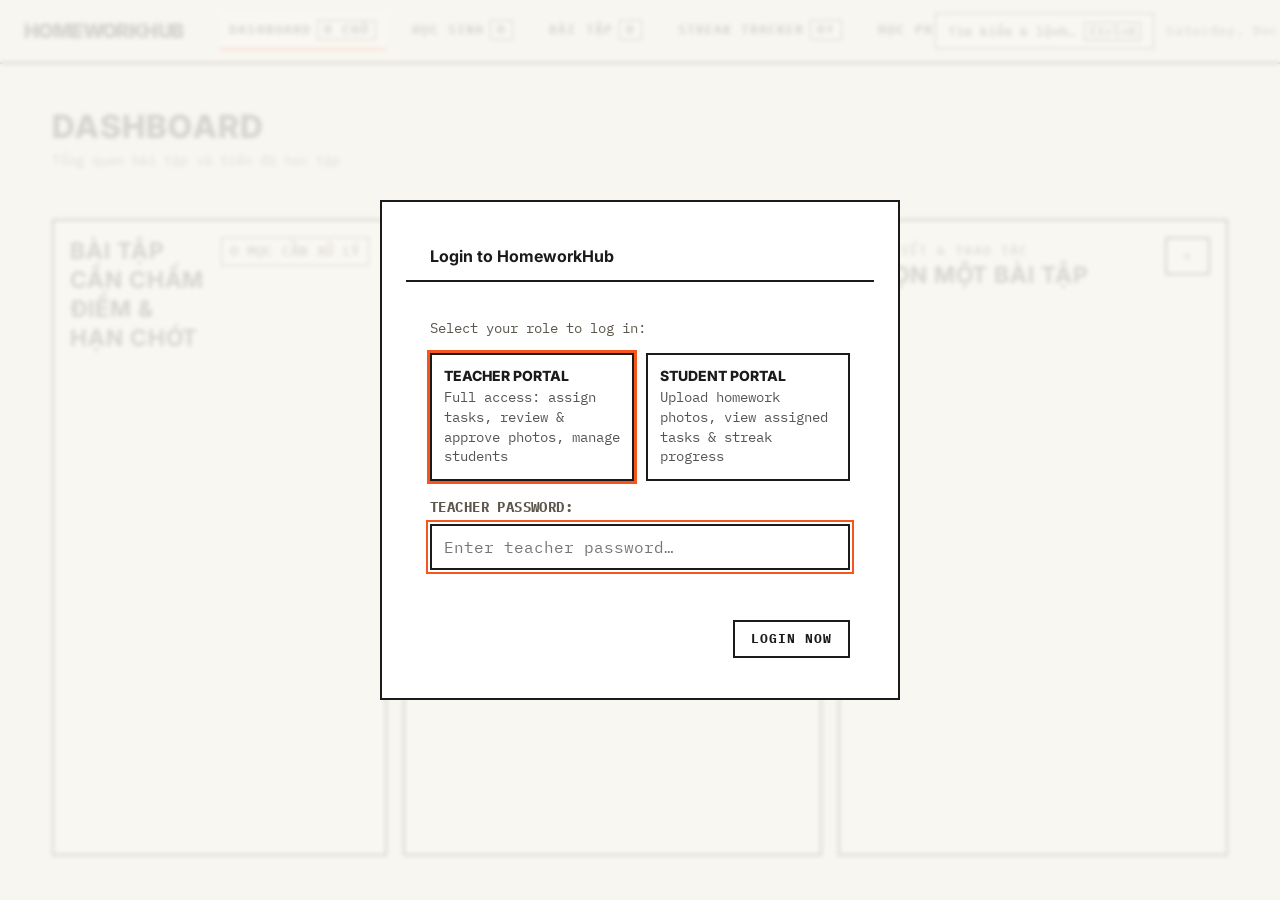
==== commit a7346c96: "fix(ui): repair layout foundation, eliminate dark fills & decorative icons, enforce single-viewport " ====
--- a/index.html
+++ b/index.html
@@ -1,19 +1,24 @@
 <!DOCTYPE html>
 <html lang="vi">
+
 <head>
   <meta charset="UTF-8" />
   <meta name="viewport" content="width=device-width, initial-scale=1.0" />
   <title>HomeworkHub — Homework Tracker</title>
-  <meta name="description" content="Minimalist student homework tracker with image uploads, streak tracking, role-based login, and Supabase Cloud synchronization." />
+  <meta name="description"
+    content="Minimalist student homework tracker with image uploads, streak tracking, role-based login, and Supabase Cloud synchronization." />
   <link rel="preconnect" href="https://fonts.googleapis.com" />
   <link rel="preconnect" href="https://fonts.gstatic.com" crossorigin />
-  <link href="https://fonts.googleapis.com/css2?family=Inter:wght@400;500;600;700;800;900&family=IBM+Plex+Mono:wght@400;500;600&display=swap" rel="stylesheet" />
+  <link
+    href="https://fonts.googleapis.com/css2?family=Inter:wght@400;500;600;700;800;900&family=IBM+Plex+Mono:wght@400;500;600&display=swap"
+    rel="stylesheet" />
   <link rel="stylesheet" href="style.css" />
   <link rel="stylesheet" href="editorial.css" />
   <link rel="icon" href="favicon.svg" type="image/svg+xml" />
   <!-- Supabase JS Client SDK -->
   <script src="https://cdn.jsdelivr.net/npm/@supabase/supabase-js@2"></script>
 </head>
+
 <body>
   <!-- Keyboard Accessible Skip Link -->
   <a href="#main" class="skip-link">Skip to main content</a>
@@ -27,40 +32,28 @@
     <!-- ── 1. TOP NAVIGATION ── -->
     <header id="topnav" class="topnav">
       <div class="topnav-brand">
-        <div class="brand-icon-box" aria-hidden="true">
-          <svg width="18" height="18" viewBox="0 0 24 24" fill="none" stroke="currentColor" stroke-width="2.3" stroke-linecap="round" stroke-linejoin="round">
-            <path d="M4 19.5v-15A2.5 2.5 0 0 1 6.5 2H20v20H6.5a2.5 2.5 0 0 1-2.5-2.5Z"/>
-            <path d="M6 6h10"/>
-            <path d="M6 10h10"/>
-          </svg>
-        </div>
         <span class="brand-text">HomeworkHub</span>
       </div>
 
       <!-- Main Navigation Items -->
       <nav class="topnav-items" aria-label="Main Navigation">
         <button class="nav-item topnav-item active" data-view="dashboard" id="nav-dashboard" type="button">
-          <svg class="ui-icon" width="16" height="16" viewBox="0 0 24 24" fill="none" stroke="currentColor" stroke-width="2"><path d="m3 9 9-7 9 7v11a2 2 0 0 1-2 2H5a2 2 0 0 1-2-2z"/><polyline points="9 22 9 12 15 12 15 22"/></svg>
           <span>Dashboard</span>
           <span class="nav-badge" id="badge-nav-pending">0 chờ</span>
         </button>
         <button class="nav-item topnav-item teacher-only" data-view="students" id="nav-students" type="button">
-          <svg class="ui-icon" width="16" height="16" viewBox="0 0 24 24" fill="none" stroke="currentColor" stroke-width="2"><path d="M16 21v-2a4 4 0 0 0-4-4H6a4 4 0 0 0-4 4v2"/><circle cx="9" cy="7" r="4"/><path d="M22 21v-2a4 4 0 0 0-3-3.87"/><path d="M16 3.13a4 4 0 0 1 0 7.75"/></svg>
           <span>Học sinh</span>
           <span class="nav-badge" id="badge-nav-students">0</span>
         </button>
         <button class="nav-item topnav-item" data-view="tasks" id="nav-tasks" type="button">
-          <svg class="ui-icon" width="16" height="16" viewBox="0 0 24 24" fill="none" stroke="currentColor" stroke-width="2"><path d="M9 11l3 3L22 4"/><path d="M21 12v7a2 2 0 0 1-2 2H5a2 2 0 0 1-2-2V5a2 2 0 0 1 2-2h11"/></svg>
           <span id="nav-tasks-label">Bài tập</span>
           <span class="nav-badge" id="badge-nav-tasks">0</span>
         </button>
         <button class="nav-item topnav-item" data-view="streaks" id="nav-streaks" type="button">
-          <svg class="ui-icon" width="16" height="16" viewBox="0 0 24 24" fill="none" stroke="currentColor" stroke-width="2"><path d="M8.5 14.5A2.5 2.5 0 0 0 11 12c0-1.38-.5-2-1-3-1.072-2.143-.224-4.054 2-6 .5 2.5 2 4.9 4 6.5 2 1.6 3 3.5 3 5.5a7 7 0 1 1-14 0c0-1.153.433-2.294 1-3a2.5 2.5 0 0 0 2.5 2.5z"/></svg>
           <span>Streak Tracker</span>
           <span class="nav-badge" id="badge-nav-streak">0↑</span>
         </button>
         <button class="nav-item topnav-item" data-view="tuition" id="nav-tuition" type="button">
-          <svg class="ui-icon" width="16" height="16" viewBox="0 0 24 24" fill="none" stroke="currentColor" stroke-width="2"><rect width="20" height="14" x="2" y="5" rx="2"/><line x1="2" x2="22" y1="10" y2="10"/></svg>
           <span>Học phí</span>
           <span class="nav-badge" id="badge-nav-tuition">0đ</span>
         </button>
@@ -69,20 +62,19 @@
 
       <!-- Right Utilities -->
       <div class="topnav-right">
-        <button id="editorial-menu-toggle" type="button" aria-label="Mở menu" aria-expanded="false" aria-controls="editorial-menu"><span></span><span></span></button>
+        <button id="editorial-menu-toggle" type="button" aria-label="Mở menu" aria-expanded="false"
+          aria-controls="editorial-menu"><span></span><span></span></button>
         <!-- Command Palette Trigger -->
         <button class="cmd-trigger" id="cmd-trigger-btn" type="button" aria-label="Open command palette (Ctrl+K)">
-          <svg width="14" height="14" viewBox="0 0 24 24" fill="none" stroke="currentColor" stroke-width="2.2" stroke-linecap="round" stroke-linejoin="round" aria-hidden="true"><circle cx="11" cy="11" r="8"/><line x1="21" y1="21" x2="16.65" y2="16.65"/></svg>
           <span class="cmd-trigger-text">Tìm kiếm & lệnh…</span>
           <kbd>Ctrl+K</kbd>
         </button>
 
-        <!-- Date display -->
+        <!-- Date display (shown once) -->
         <span class="topnav-date" id="sidebar-date"></span>
-        <span id="page-title" class="sr-only">Dashboard</span>
 
         <!-- Primary Add Action -->
-        <button class="btn btn-primary btn-sm teacher-only" id="btn-add-primary" type="button">
+        <button class="btn btn-outline btn-sm teacher-only" id="btn-add-primary" type="button">
           + Thêm mới
         </button>
 
@@ -93,7 +85,6 @@
             <span class="user-name" id="sidebar-user-name">Not Logged In</span>
             <span class="user-role-badge" id="sidebar-user-role">Login</span>
           </div>
-          <svg class="user-chip-chevron" width="14" height="14" viewBox="0 0 24 24" fill="none" stroke="currentColor" stroke-width="2" stroke-linecap="round" stroke-linejoin="round" aria-hidden="true"><polyline points="6 9 12 15 18 9"/></svg>
         </button>
       </div>
     </header>
@@ -106,51 +97,44 @@
 
         <!-- DASHBOARD VIEW -->
         <section id="view-dashboard" class="view active">
-          <div class="dash-top-banner">
-            <div class="dash-top-copy">
-              <span class="hero-eyebrow">TỔNG QUAN HỌC TẬP</span>
-              <h1 class="dash-top-heading">MỖI NGÀY, MỘT BƯỚC TIẾN.</h1>
-              <p class="dash-top-desc">Theo dõi bài tập, chấm điểm trực quan và duy trì chuỗi học tập liên tục.</p>
-              <div class="dash-top-actions">
-                <button class="btn btn-outline teacher-only" onclick="openAddTask()" type="button">+ Giao bài mới</button>
-                <button class="btn btn-outline" onclick="navigateTo('tasks')" type="button">Xem bài tập →</button>
-              </div>
-            </div>
-            <div class="dash-top-art" id="art-dashboard"></div>
-          </div>
-
+          <div class="view-header">
+            <h1 class="page-title">DASHBOARD</h1>
+            <p class="page-subtitle">Tổng quan bài tập và tiến độ học tập</p>
+          </div>
+
+          <!-- Row 1: 6 compact stat tiles -->
+          <div class="dash-metrics-strip" id="dash-metrics-strip"></div>
+
+          <!-- Row 2: 3 equal-height columns -->
           <div class="dashboard-split" id="dashboard-split">
-            <!-- 1. Left Card: Urgent Action Queue + Metrics -->
+            <!-- 1. Left Card: Urgent Action Queue -->
             <div class="dash-card dash-card-actions">
               <div class="dash-card-header">
-                <div>
-                  <span class="hero-eyebrow">Hành động cần làm ngay</span>
-                  <h2 class="card-title" id="dash-hero-title">Bài tập cần chấm điểm & Hạn chót</h2>
-                </div>
+                <h2 class="card-title" id="dash-hero-title">Bài tập cần chấm điểm & Hạn chót</h2>
                 <div class="hero-count-badge" id="dash-urgent-badge">0 mục cần xử lý</div>
               </div>
-              <div class="hero-action-cards" id="dash-action-cards"></div>
-              <div class="dash-metrics-strip" id="dash-metrics-strip"></div>
+              <div class="dash-card-scroll-body hero-action-cards" id="dash-action-cards"></div>
             </div>
 
             <!-- 2. Middle Card: Master Task List -->
             <div class="dash-card dash-card-tasks">
               <div class="dash-card-header">
-                <div>
-                  <span class="hero-eyebrow">Danh sách bài tập</span>
-                  <h2 class="card-title">Bài tập gần đây</h2>
-                </div>
+                <h2 class="card-title">Bài tập gần đây</h2>
                 <div class="master-search-wrap">
-                  <svg width="14" height="14" viewBox="0 0 24 24" fill="none" stroke="currentColor" stroke-width="2.2" stroke-linecap="round" stroke-linejoin="round" aria-hidden="true"><circle cx="11" cy="11" r="8"/><line x1="21" y1="21" x2="16.65" y2="16.65"/></svg>
                   <input type="text" id="dash-quick-search" placeholder="Tìm theo tên bài hoặc học sinh…" autocomplete="off" spellcheck="false" />
                 </div>
               </div>
               <div class="master-filter-tabs" id="dash-filter-tabs">
-                <button class="filter-tab active" data-filter="all" type="button">Tất cả <span class="tab-count" id="dash-count-all">0</span></button>
-                <button class="filter-tab" data-filter="pending-review" type="button">Chờ duyệt <span class="tab-count" id="dash-count-pending">0</span></button>
-                <button class="filter-tab" data-filter="pending" type="button">Đang làm <span class="tab-count" id="dash-count-todo">0</span></button>
-                <button class="filter-tab" data-filter="approved" type="button">Đã duyệt <span class="tab-count" id="dash-count-approved">0</span></button>
-                <button class="filter-tab" data-filter="overdue" type="button">Trễ hạn <span class="tab-count" id="dash-count-overdue">0</span></button>
+                <button class="filter-tab active" data-filter="all" type="button">Tất cả <span class="tab-count"
+                    id="dash-count-all">0</span></button>
+                <button class="filter-tab" data-filter="pending-review" type="button">Chờ duyệt <span class="tab-count"
+                    id="dash-count-pending">0</span></button>
+                <button class="filter-tab" data-filter="pending" type="button">Đang làm <span class="tab-count"
+                    id="dash-count-todo">0</span></button>
+                <button class="filter-tab" data-filter="approved" type="button">Đã duyệt <span class="tab-count"
+                    id="dash-count-approved">0</span></button>
+                <button class="filter-tab" data-filter="overdue" type="button">Trễ hạn <span class="tab-count"
+                    id="dash-count-overdue">0</span></button>
               </div>
               <div class="master-table-head">
                 <span class="col-title">Bài tập</span>
@@ -163,36 +147,31 @@
 
             <!-- 3. Right Card: Detail Column -->
             <aside class="dashboard-detail dash-card dash-card-detail" id="dashboard-detail">
-              <div class="detail-header">
-                <div class="detail-title-group">
+              <div class="dash-card-header">
+                <div>
                   <span class="detail-eyebrow" id="detail-eyebrow">Chi tiết & Thao tác</span>
-                  <h3 class="detail-title" id="detail-task-title">Chọn một bài tập</h3>
+                  <h2 class="card-title" id="detail-task-title">Chọn một bài tập</h2>
                 </div>
-                <button class="detail-close-btn" id="btn-close-detail" type="button" aria-label="Đóng chi tiết">✕</button>
+                <button class="btn btn-outline btn-sm" id="btn-close-detail" type="button" aria-label="Đóng chi tiết">✕</button>
               </div>
-              <div class="detail-body" id="dash-detail-body"></div>
+              <div class="dash-card-scroll-body detail-body" id="dash-detail-body"></div>
             </aside>
           </div>
         </section>
 
         <!-- STUDENTS VIEW (TEACHER ONLY) -->
         <section id="view-students" class="view">
-          <div class="page-top-banner">
-            <div class="page-top-copy">
-              <span class="hero-eyebrow">QUẢN LÝ LỚP HỌC</span>
-              <h1 class="page-heading">HỌC SINH</h1>
-              <p class="page-desc">Danh sách học sinh, mã PIN đăng nhập, chuỗi streak và tiến độ nộp bài.</p>
-              <div class="student-toolbar">
-                <div class="search-box-pill">
-                  <svg width="14" height="14" viewBox="0 0 24 24" fill="none" stroke="currentColor" stroke-width="2.2" stroke-linecap="round" stroke-linejoin="round" aria-hidden="true"><circle cx="11" cy="11" r="8"/><line x1="21" y1="21" x2="16.65" y2="16.65"/></svg>
-                  <input type="text" id="student-search" placeholder="Tìm theo tên học sinh…" autocomplete="off" spellcheck="false" />
-                </div>
-                <button class="btn btn-outline" id="btn-add-student" type="button">+ Thêm học sinh</button>
-              </div>
+          <div class="view-header">
+            <h1 class="page-title">HỌC SINH</h1>
+            <p class="page-subtitle">Danh sách học sinh, mã PIN đăng nhập, chuỗi streak và tiến độ nộp bài</p>
+          </div>
+          <div class="view-toolbar">
+            <div class="search-box-pill">
+              <input type="text" id="student-search" placeholder="Tìm theo tên học sinh…" autocomplete="off" spellcheck="false" />
             </div>
-            <div class="page-top-art" id="art-students"></div>
-          </div>
-          <div class="page-scroll-card">
+            <button class="btn btn-outline" id="btn-add-student" type="button">+ Thêm học sinh</button>
+          </div>
+          <div class="view-scroll-card">
             <div class="student-grid" id="student-grid"></div>
           </div>
         </section>
@@ -200,26 +179,22 @@
         <!-- TASKS VIEW -->
         <section id="view-tasks" class="view">
           <div class="tasks-sticky-header">
-            <div class="page-top-banner">
-              <div class="page-top-copy">
-                <span class="hero-eyebrow">NHIỆM VỤ & CHẤM ĐIỂM</span>
-                <h1 class="page-heading" id="tasks-view-title">DANH SÁCH BÀI TẬP</h1>
-                <p class="page-desc" id="tasks-view-desc">Quản lý và theo dõi bài tập hằng ngày và bài tập định kỳ.</p>
-                <div class="tasks-toolbar">
-                  <select id="task-filter-student" class="select-input teacher-only" aria-label="Filter assignments by student">
-                    <option value="all">Tất cả học sinh</option>
-                  </select>
-                  <select id="task-filter-status" class="select-input" aria-label="Filter assignments by status">
-                    <option value="all">Tất cả trạng thái</option>
-                    <option value="pending">Đang làm</option>
-                    <option value="submitted">Chờ duyệt</option>
-                    <option value="approved">Đã duyệt</option>
-                    <option value="overdue">Trễ hạn</option>
-                  </select>
-                  <button class="btn btn-outline teacher-only" id="btn-add-task" type="button">+ Giao bài tập mới</button>
-                </div>
-              </div>
-              <div class="page-top-art" id="art-tasks"></div>
+            <div class="view-header">
+              <h1 class="page-title" id="tasks-view-title">DANH SÁCH BÀI TẬP</h1>
+              <p class="page-subtitle" id="tasks-view-desc">Quản lý và theo dõi bài tập hằng ngày và bài tập định kỳ</p>
+            </div>
+            <div class="tasks-toolbar">
+              <select id="task-filter-student" class="select-input teacher-only" aria-label="Filter assignments by student">
+                <option value="all">Tất cả học sinh</option>
+              </select>
+              <select id="task-filter-status" class="select-input" aria-label="Filter assignments by status">
+                <option value="all">Tất cả trạng thái</option>
+                <option value="pending">Đang làm</option>
+                <option value="submitted">Chờ duyệt</option>
+                <option value="approved">Đã duyệt</option>
+                <option value="overdue">Trễ hạn</option>
+              </select>
+              <button class="btn btn-outline teacher-only" id="btn-add-task" type="button">+ Giao bài tập mới</button>
             </div>
           </div>
           <div class="tasks-list" id="tasks-list"></div>
@@ -227,45 +202,33 @@
 
         <!-- STREAKS VIEW -->
         <section id="view-streaks" class="view">
-          <div class="page-top-banner">
-            <div class="page-top-copy">
-              <span class="hero-eyebrow">BỀN BỈ THÀNH THÓI QUEN</span>
-              <h1 class="page-heading">BẢNG XẾP HẠNG STREAK</h1>
-              <p class="page-desc">Thống kê chuỗi ngày làm bài liên tục và hoạt động 30 ngày gần nhất.</p>
-            </div>
-            <div class="page-top-art" id="art-streaks"></div>
-          </div>
-          <div class="page-scroll-card">
+          <div class="view-header">
+            <h1 class="page-title">BẢNG XẾP HẠNG STREAK</h1>
+            <p class="page-subtitle">Thống kê chuỗi ngày làm bài liên tục và hoạt động 30 ngày gần nhất</p>
+          </div>
+          <div class="view-scroll-card">
             <div class="streaks-grid" id="streaks-grid"></div>
           </div>
         </section>
 
         <!-- TUITION & SCHOLARSHIP VIEW -->
         <section id="view-tuition" class="view">
-          <div class="page-top-banner">
-            <div class="page-top-copy">
-              <span class="hero-eyebrow">MINH BẠCH & RÕ RÀNG</span>
-              <h1 class="page-heading">HỌC PHÍ & HỌC BỔNG</h1>
-              <p class="page-desc">Theo dõi số dư học phí, lịch sử thưởng / phạt nộp bài và quản lý giao dịch học phí.</p>
-            </div>
-            <div class="page-top-art" id="art-tuition"></div>
-          </div>
-          <div class="page-scroll-card fee-page-scroll">
+          <div class="view-header">
+            <h1 class="page-title">HỌC PHÍ & HỌC BỔNG</h1>
+            <p class="page-subtitle">Theo dõi số dư học phí, lịch sử thưởng / phạt nộp bài và quản lý giao dịch học phí</p>
+          </div>
+          <div class="view-scroll-card fee-page-scroll">
             <div class="fee-widget fee-widget-page" id="fee-widget"></div>
           </div>
         </section>
 
         <!-- SETTINGS VIEW -->
         <section id="view-settings" class="view">
-          <div class="page-top-banner">
-            <div class="page-top-copy">
-              <span class="hero-eyebrow">TÙY CHỌN KHÔNG GIAN</span>
-              <h1 class="page-heading">CÀI ĐẶT</h1>
-              <p class="page-desc">Lựa chọn hiển thị và kết nối đồng bộ đám mây.</p>
-            </div>
-            <div class="page-top-art" id="art-settings"></div>
-          </div>
-          <div class="page-scroll-card settings-scroll-card">
+          <div class="view-header">
+            <h1 class="page-title">CÀI ĐẶT</h1>
+            <p class="page-subtitle">Lựa chọn hiển thị và kết nối đồng bộ đám mây</p>
+          </div>
+          <div class="view-scroll-card settings-scroll-card">
             <div class="settings-panel">
               <h2>Cài đặt hiển thị</h2>
               <p>Lựa chọn được lưu trên thiết bị này.</p>
@@ -276,48 +239,75 @@
               <div class="settings-cloud-box">
                 <h3>Đồng bộ đám mây Supabase</h3>
                 <p>Kết nối Supabase Project URL và Anon Key để đồng bộ dữ liệu thời gian thực.</p>
-                <button class="btn btn-outline" id="btn-open-supabase" type="button" onclick="openModal('modal-supabase-config')">Cấu hình kết nối Supabase</button>
+                <button class="btn btn-outline" id="btn-open-supabase" type="button"
+                  onclick="openModal('modal-supabase-config')">Cấu hình kết nối Supabase</button>
               </div>
             </div>
           </div>
         </section>
       </div>
     </main>
-      </div>
-    </main>
-
-    <!-- ── 3. MOBILE BOTTOM TABS ── -->
-    <nav class="mobile-tabs" id="mobile-tabs" aria-label="Mobile Navigation">
-      <button class="mob-tab nav-item active" data-view="dashboard" type="button">
-        <svg class="ui-icon" width="20" height="20" viewBox="0 0 24 24" fill="none" stroke="currentColor" stroke-width="2"><path d="m3 9 9-7 9 7v11a2 2 0 0 1-2 2H5a2 2 0 0 1-2-2z"/><polyline points="9 22 9 12 15 12 15 22"/></svg>
-        <span>Tổng quan</span>
-      </button>
-      <button class="mob-tab nav-item teacher-only" data-view="students" type="button">
-        <svg class="ui-icon" width="20" height="20" viewBox="0 0 24 24" fill="none" stroke="currentColor" stroke-width="2"><path d="M16 21v-2a4 4 0 0 0-4-4H6a4 4 0 0 0-4 4v2"/><circle cx="9" cy="7" r="4"/><path d="M22 21v-2a4 4 0 0 0-3-3.87"/><path d="M16 3.13a4 4 0 0 1 0 7.75"/></svg>
-        <span>Học sinh</span>
-      </button>
-      <button class="mob-tab nav-item" data-view="tasks" type="button">
-        <svg class="ui-icon" width="20" height="20" viewBox="0 0 24 24" fill="none" stroke="currentColor" stroke-width="2"><path d="M9 11l3 3L22 4"/><path d="M21 12v7a2 2 0 0 1-2 2H5a2 2 0 0 1-2-2V5a2 2 0 0 1 2-2h11"/></svg>
-        <span id="mob-nav-tasks-label">Bài tập</span>
-      </button>
-      <button class="mob-tab nav-item" data-view="streaks" type="button">
-        <svg class="ui-icon" width="20" height="20" viewBox="0 0 24 24" fill="none" stroke="currentColor" stroke-width="2"><path d="M8.5 14.5A2.5 2.5 0 0 0 11 12c0-1.38-.5-2-1-3-1.072-2.143-.224-4.054 2-6 .5 2.5 2 4.9 4 6.5 2 1.6 3 3.5 3 5.5a7 7 0 1 1-14 0c0-1.153.433-2.294 1-3a2.5 2.5 0 0 0 2.5 2.5z"/></svg>
-        <span>Streak</span>
-      </button>
-      <button class="mob-tab nav-item" data-view="tuition" type="button">
-        <svg class="ui-icon" width="20" height="20" viewBox="0 0 24 24" fill="none" stroke="currentColor" stroke-width="2"><rect width="20" height="14" x="2" y="5" rx="2"/><line x1="2" x2="22" y1="10" y2="10"/></svg>
-        <span>Học phí</span>
-      </button>
-    </nav>
+
+  <!-- ── 3. MOBILE BOTTOM TABS ── -->
+  <nav class="mobile-tabs" id="mobile-tabs" aria-label="Mobile Navigation">
+    <button class="mob-tab nav-item active" data-view="dashboard" type="button">
+      <svg class="ui-icon" width="20" height="20" viewBox="0 0 24 24" fill="none" stroke="currentColor"
+        stroke-width="2">
+        <path d="m3 9 9-7 9 7v11a2 2 0 0 1-2 2H5a2 2 0 0 1-2-2z" />
+        <polyline points="9 22 9 12 15 12 15 22" />
+      </svg>
+      <span>Tổng quan</span>
+    </button>
+    <button class="mob-tab nav-item teacher-only" data-view="students" type="button">
+      <svg class="ui-icon" width="20" height="20" viewBox="0 0 24 24" fill="none" stroke="currentColor"
+        stroke-width="2">
+        <path d="M16 21v-2a4 4 0 0 0-4-4H6a4 4 0 0 0-4 4v2" />
+        <circle cx="9" cy="7" r="4" />
+        <path d="M22 21v-2a4 4 0 0 0-3-3.87" />
+        <path d="M16 3.13a4 4 0 0 1 0 7.75" />
+      </svg>
+      <span>Học sinh</span>
+    </button>
+    <button class="mob-tab nav-item" data-view="tasks" type="button">
+      <svg class="ui-icon" width="20" height="20" viewBox="0 0 24 24" fill="none" stroke="currentColor"
+        stroke-width="2">
+        <path d="M9 11l3 3L22 4" />
+        <path d="M21 12v7a2 2 0 0 1-2 2H5a2 2 0 0 1-2-2V5a2 2 0 0 1 2-2h11" />
+      </svg>
+      <span id="mob-nav-tasks-label">Bài tập</span>
+    </button>
+    <button class="mob-tab nav-item" data-view="streaks" type="button">
+      <svg class="ui-icon" width="20" height="20" viewBox="0 0 24 24" fill="none" stroke="currentColor"
+        stroke-width="2">
+        <path
+          d="M8.5 14.5A2.5 2.5 0 0 0 11 12c0-1.38-.5-2-1-3-1.072-2.143-.224-4.054 2-6 .5 2.5 2 4.9 4 6.5 2 1.6 3 3.5 3 5.5a7 7 0 1 1-14 0c0-1.153.433-2.294 1-3a2.5 2.5 0 0 0 2.5 2.5z" />
+      </svg>
+      <span>Streak</span>
+    </button>
+    <button class="mob-tab nav-item" data-view="tuition" type="button">
+      <svg class="ui-icon" width="20" height="20" viewBox="0 0 24 24" fill="none" stroke="currentColor"
+        stroke-width="2">
+        <rect width="20" height="14" x="2" y="5" rx="2" />
+        <line x1="2" x2="22" y1="10" y2="10" />
+      </svg>
+      <span>Học phí</span>
+    </button>
+  </nav>
 
   </div>
 
   <!-- ── 4. GLOBAL COMMAND PALETTE (Ctrl+K) ── -->
-  <div id="cmd-overlay" class="cmd-overlay" aria-hidden="true" role="dialog" aria-modal="true" aria-label="Command Palette">
+  <div id="cmd-overlay" class="cmd-overlay" aria-hidden="true" role="dialog" aria-modal="true"
+    aria-label="Command Palette">
     <div class="cmd-modal">
       <div class="cmd-search-bar">
-        <svg width="16" height="16" viewBox="0 0 24 24" fill="none" stroke="currentColor" stroke-width="2.2" stroke-linecap="round" stroke-linejoin="round" aria-hidden="true"><circle cx="11" cy="11" r="8"/><line x1="21" y1="21" x2="16.65" y2="16.65"/></svg>
-        <input type="text" id="cmd-input" placeholder="Tìm học sinh, bài tập, hoặc nhập lệnh..." autocomplete="off" spellcheck="false" />
+        <svg width="16" height="16" viewBox="0 0 24 24" fill="none" stroke="currentColor" stroke-width="2.2"
+          stroke-linecap="round" stroke-linejoin="round" aria-hidden="true">
+          <circle cx="11" cy="11" r="8" />
+          <line x1="21" y1="21" x2="16.65" y2="16.65" />
+        </svg>
+        <input type="text" id="cmd-input" placeholder="Tìm học sinh, bài tập, hoặc nhập lệnh..." autocomplete="off"
+          spellcheck="false" />
         <kbd class="cmd-badge" id="cmd-esc-btn">ESC</kbd>
       </div>
       <div class="cmd-body" id="cmd-results">
@@ -338,17 +328,18 @@
     <div class="modal modal-md">
       <div class="modal-header">
         <h3>Login to HomeworkHub</h3>
-        <button class="modal-close hidden-if-unauth" data-modal="modal-login" type="button" aria-label="Close modal">✕</button>
+        <button class="modal-close hidden-if-unauth" data-modal="modal-login" type="button"
+          aria-label="Close modal">✕</button>
       </div>
       <div class="modal-body">
         <p class="modal-intro-text">Select your role to log in:</p>
-        
+
         <div class="role-selector">
           <button class="role-card active" id="role-btn-teacher" type="button">
             <div class="role-title">Teacher Portal</div>
             <div class="role-desc">Full access: assign tasks, review & approve photos, manage students</div>
           </button>
-          
+
           <button class="role-card" id="role-btn-student" type="button">
             <div class="role-title">Student Portal</div>
             <div class="role-desc">Upload homework photos, view assigned tasks & streak progress</div>
@@ -358,16 +349,18 @@
         <div id="student-login-select-wrap" class="form-group hidden form-group-spaced">
           <label for="login-student-select">Select Student Name:</label>
           <select id="login-student-select" class="select-input select-full"></select>
-          
+
           <div class="form-group form-group-sm-spaced">
             <label for="input-student-pin">Student PIN:</label>
-            <input type="password" id="input-student-pin" class="text-input" placeholder="Enter PIN (e.g. 0000)…" inputmode="numeric" pattern="[0-9]*" autocomplete="current-password" spellcheck="false" />
+            <input type="password" id="input-student-pin" class="text-input" placeholder="Enter PIN (e.g. 0000)…"
+              inputmode="numeric" pattern="[0-9]*" autocomplete="current-password" spellcheck="false" />
           </div>
         </div>
 
         <div id="teacher-login-pass-wrap" class="form-group form-group-spaced">
           <label for="input-teacher-pass">Teacher Password:</label>
-          <input type="password" id="input-teacher-pass" class="text-input" placeholder="Enter teacher password…" autocomplete="current-password" spellcheck="false" />
+          <input type="password" id="input-teacher-pass" class="text-input" placeholder="Enter teacher password…"
+            autocomplete="current-password" spellcheck="false" />
         </div>
       </div>
       <div class="modal-footer">
@@ -386,15 +379,18 @@
       </div>
       <div class="modal-body">
         <p class="modal-intro-text">
-          Enter your Supabase <strong>Project URL</strong> and <strong>Anon Key</strong> to enable real-time online synchronization between Teacher and Students:
+          Enter your Supabase <strong>Project URL</strong> and <strong>Anon Key</strong> to enable real-time online
+          synchronization between Teacher and Students:
         </p>
         <div class="form-group">
           <label for="input-supabase-url">Supabase Project URL</label>
-          <input type="url" id="input-supabase-url" class="text-input" placeholder="https://your-project.supabase.co" autocomplete="off" spellcheck="false" />
+          <input type="url" id="input-supabase-url" class="text-input" placeholder="https://your-project.supabase.co"
+            autocomplete="off" spellcheck="false" />
         </div>
         <div class="form-group">
           <label for="input-supabase-key">Supabase Anon Key</label>
-          <input type="password" id="input-supabase-key" class="text-input" placeholder="eyJhbGciOi…" autocomplete="off" spellcheck="false" />
+          <input type="password" id="input-supabase-key" class="text-input" placeholder="eyJhbGciOi…" autocomplete="off"
+            spellcheck="false" />
         </div>
       </div>
       <div class="modal-footer">
@@ -418,11 +414,13 @@
         </div>
         <div class="form-group">
           <label for="input-student-grade">Grade / Level</label>
-          <input type="text" id="input-student-grade" class="text-input" placeholder="e.g. English Student…" autocomplete="off" />
+          <input type="text" id="input-student-grade" class="text-input" placeholder="e.g. English Student…"
+            autocomplete="off" />
         </div>
         <div class="form-group">
           <label for="input-student-passcode">Student Login PIN</label>
-          <input type="text" id="input-student-passcode" class="text-input" placeholder="4-digit PIN (e.g. 0000)…" value="0000" inputmode="numeric" pattern="[0-9]*" autocomplete="off" spellcheck="false" />
+          <input type="text" id="input-student-passcode" class="text-input" placeholder="4-digit PIN (e.g. 0000)…"
+            value="0000" inputmode="numeric" pattern="[0-9]*" autocomplete="off" spellcheck="false" />
         </div>
         <div class="form-group">
           <label id="label-avatar-color">Avatar Color</label>
@@ -447,7 +445,8 @@
       <div class="modal-body">
         <div class="form-group">
           <label for="input-task-title">Task Title</label>
-          <input type="text" id="input-task-title" class="text-input" placeholder="e.g. Grammar Unit 4 Exercises…" autocomplete="off" />
+          <input type="text" id="input-task-title" class="text-input" placeholder="e.g. Grammar Unit 4 Exercises…"
+            autocomplete="off" />
         </div>
         <div class="form-group">
           <label for="input-task-desc">Description & Instructions</label>
@@ -460,7 +459,8 @@
         <div class="form-group">
           <label class="toggle-row" for="input-task-recurring">
             <input type="checkbox" id="input-task-recurring" class="toggle-checkbox" />
-            <span class="toggle-text">Repeat Daily <span class="toggle-desc">(Auto-resets due date every day)</span></span>
+            <span class="toggle-text">Repeat Daily <span class="toggle-desc">(Auto-resets due date every
+                day)</span></span>
           </label>
         </div>
         <div class="form-group" id="form-group-task-due">
@@ -470,10 +470,17 @@
         <div class="form-group">
           <label>Tệp đính kèm bài tập</label>
           <div class="file-drop-zone" id="task-attach-drop-zone">
-            <svg width="22" height="22" viewBox="0 0 24 24" fill="none" stroke="currentColor" stroke-width="2" stroke-linecap="round" stroke-linejoin="round" aria-hidden="true"><path d="M21.44 11.05l-9.19 9.19a6 6 0 0 1-8.49-8.49l9.19-9.19a4 4 0 0 1 5.66 5.66l-9.2 9.19a2 2 0 0 1-2.83-2.83l8.49-8.48"/></svg>
-            <div class="file-drop-text">Kéo thả tệp vào đây hoặc <button type="button" class="btn-link" id="btn-select-task-files">chọn tệp từ máy</button></div>
-            <div class="file-drop-hint">Hỗ trợ PDF, Word, Excel, PowerPoint, Text, Zip, Audio (MP3/WAV), Ảnh (Tối đa 10MB)</div>
-            <input type="file" id="input-task-files" multiple accept=".pdf,.doc,.docx,.xls,.xlsx,.ppt,.pptx,.txt,.zip,.mp3,.m4a,.wav,image/*" style="display: none;" />
+            <svg width="22" height="22" viewBox="0 0 24 24" fill="none" stroke="currentColor" stroke-width="2"
+              stroke-linecap="round" stroke-linejoin="round" aria-hidden="true">
+              <path
+                d="M21.44 11.05l-9.19 9.19a6 6 0 0 1-8.49-8.49l9.19-9.19a4 4 0 0 1 5.66 5.66l-9.2 9.19a2 2 0 0 1-2.83-2.83l8.49-8.48" />
+            </svg>
+            <div class="file-drop-text">Kéo thả tệp vào đây hoặc <button type="button" class="btn-link"
+                id="btn-select-task-files">chọn tệp từ máy</button></div>
+            <div class="file-drop-hint">Hỗ trợ PDF, Word, Excel, PowerPoint, Text, Zip, Audio (MP3/WAV), Ảnh (Tối đa
+              10MB)</div>
+            <input type="file" id="input-task-files" multiple
+              accept=".pdf,.doc,.docx,.xls,.xlsx,.ppt,.pptx,.txt,.zip,.mp3,.m4a,.wav,image/*" style="display: none;" />
           </div>
           <div class="file-list" id="task-attachments-list"></div>
         </div>
@@ -504,33 +511,78 @@
       <div class="viewer-toolbar">
         <div class="viewer-caption" id="viewer-caption"></div>
         <div class="viewer-actions">
-          <button class="viewer-btn" id="viewer-btn-prev" type="button" title="Ảnh trước (Mũi tên trái)" aria-label="Previous Image">
-            <svg width="16" height="16" viewBox="0 0 24 24" fill="none" stroke="currentColor" stroke-width="2.2" stroke-linecap="round" stroke-linejoin="round" aria-hidden="true"><polyline points="15 18 9 12 15 6"/></svg>
-          </button>
-          <button class="viewer-btn" id="viewer-btn-next" type="button" title="Ảnh tiếp (Mũi tên phải)" aria-label="Next Image">
-            <svg width="16" height="16" viewBox="0 0 24 24" fill="none" stroke="currentColor" stroke-width="2.2" stroke-linecap="round" stroke-linejoin="round" aria-hidden="true"><polyline points="9 18 15 12 9 6"/></svg>
+          <button class="viewer-btn" id="viewer-btn-prev" type="button" title="Ảnh trước (Mũi tên trái)"
+            aria-label="Previous Image">
+            <svg width="16" height="16" viewBox="0 0 24 24" fill="none" stroke="currentColor" stroke-width="2.2"
+              stroke-linecap="round" stroke-linejoin="round" aria-hidden="true">
+              <polyline points="15 18 9 12 15 6" />
+            </svg>
+          </button>
+          <button class="viewer-btn" id="viewer-btn-next" type="button" title="Ảnh tiếp (Mũi tên phải)"
+            aria-label="Next Image">
+            <svg width="16" height="16" viewBox="0 0 24 24" fill="none" stroke="currentColor" stroke-width="2.2"
+              stroke-linecap="round" stroke-linejoin="round" aria-hidden="true">
+              <polyline points="9 18 15 12 9 6" />
+            </svg>
           </button>
           <span class="viewer-zoom-val" id="viewer-zoom-val">100%</span>
-          <button class="viewer-btn" id="viewer-btn-reset" type="button" title="Đặt lại phóng to (Phím 0)" aria-label="Reset Zoom">
-            <svg width="15" height="15" viewBox="0 0 24 24" fill="none" stroke="currentColor" stroke-width="2.2" stroke-linecap="round" stroke-linejoin="round" aria-hidden="true"><path d="M3 12a9 9 0 1 0 9-9 9.75 9.75 0 0 0-6.74 2.74L3 8"/><polyline points="3 3 3 8 8 8"/></svg>
+          <button class="viewer-btn" id="viewer-btn-reset" type="button" title="Đặt lại phóng to (Phím 0)"
+            aria-label="Reset Zoom">
+            <svg width="15" height="15" viewBox="0 0 24 24" fill="none" stroke="currentColor" stroke-width="2.2"
+              stroke-linecap="round" stroke-linejoin="round" aria-hidden="true">
+              <path d="M3 12a9 9 0 1 0 9-9 9.75 9.75 0 0 0-6.74 2.74L3 8" />
+              <polyline points="3 3 3 8 8 8" />
+            </svg>
           </button>
           <button class="viewer-btn" id="viewer-btn-zoom-out" type="button" title="Thu nhỏ (-)" aria-label="Zoom Out">
-            <svg width="16" height="16" viewBox="0 0 24 24" fill="none" stroke="currentColor" stroke-width="2.2" stroke-linecap="round" stroke-linejoin="round" aria-hidden="true"><circle cx="11" cy="11" r="8"/><line x1="21" y1="21" x2="16.65" y2="16.65"/><line x1="8" y1="11" x2="14" y2="11"/></svg>
+            <svg width="16" height="16" viewBox="0 0 24 24" fill="none" stroke="currentColor" stroke-width="2.2"
+              stroke-linecap="round" stroke-linejoin="round" aria-hidden="true">
+              <circle cx="11" cy="11" r="8" />
+              <line x1="21" y1="21" x2="16.65" y2="16.65" />
+              <line x1="8" y1="11" x2="14" y2="11" />
+            </svg>
           </button>
           <button class="viewer-btn" id="viewer-btn-zoom-in" type="button" title="Phóng to (+)" aria-label="Zoom In">
-            <svg width="16" height="16" viewBox="0 0 24 24" fill="none" stroke="currentColor" stroke-width="2.2" stroke-linecap="round" stroke-linejoin="round" aria-hidden="true"><circle cx="11" cy="11" r="8"/><line x1="21" y1="21" x2="16.65" y2="16.65"/><line x1="11" y1="8" x2="11" y2="14"/><line x1="8" y1="11" x2="14" y2="11"/></svg>
-          </button>
-          <button class="viewer-btn" id="viewer-btn-rotate-ccw" type="button" title="Xoay ngược chiều kim đồng hồ" aria-label="Rotate Counter-Clockwise">
-            <svg width="16" height="16" viewBox="0 0 24 24" fill="none" stroke="currentColor" stroke-width="2.2" stroke-linecap="round" stroke-linejoin="round" aria-hidden="true"><polyline points="1 4 1 10 7 10"/><path d="M3.51 15a9 9 0 1 0 2.13-9.36L1 10"/></svg>
-          </button>
-          <button class="viewer-btn" id="viewer-btn-rotate-cw" type="button" title="Xoay theo chiều kim đồng hồ" aria-label="Rotate Clockwise">
-            <svg width="16" height="16" viewBox="0 0 24 24" fill="none" stroke="currentColor" stroke-width="2.2" stroke-linecap="round" stroke-linejoin="round" aria-hidden="true"><polyline points="23 4 23 10 17 10"/><path d="M20.49 15a9 9 0 1 1-2.12-9.36L23 10"/></svg>
-          </button>
-          <button class="viewer-btn" id="viewer-btn-download" type="button" title="Tải ảnh về máy" aria-label="Download Image">
-            <svg width="16" height="16" viewBox="0 0 24 24" fill="none" stroke="currentColor" stroke-width="2.2" stroke-linecap="round" stroke-linejoin="round" aria-hidden="true"><path d="M21 15v4a2 2 0 0 1-2 2H5a2 2 0 0 1-2-2v-4"/><polyline points="7 10 12 15 17 10"/><line x1="12" y1="15" x2="12" y2="3"/></svg>
-          </button>
-          <button class="viewer-btn viewer-btn-close" id="viewer-btn-close" data-modal="modal-image-viewer" type="button" title="Đóng (Esc)" aria-label="Close Image Viewer">
-            <svg width="16" height="16" viewBox="0 0 24 24" fill="none" stroke="currentColor" stroke-width="2.2" stroke-linecap="round" stroke-linejoin="round" aria-hidden="true"><line x1="18" y1="6" x2="6" y2="18"/><line x1="6" y1="6" x2="18" y2="18"/></svg>
+            <svg width="16" height="16" viewBox="0 0 24 24" fill="none" stroke="currentColor" stroke-width="2.2"
+              stroke-linecap="round" stroke-linejoin="round" aria-hidden="true">
+              <circle cx="11" cy="11" r="8" />
+              <line x1="21" y1="21" x2="16.65" y2="16.65" />
+              <line x1="11" y1="8" x2="11" y2="14" />
+              <line x1="8" y1="11" x2="14" y2="11" />
+            </svg>
+          </button>
+          <button class="viewer-btn" id="viewer-btn-rotate-ccw" type="button" title="Xoay ngược chiều kim đồng hồ"
+            aria-label="Rotate Counter-Clockwise">
+            <svg width="16" height="16" viewBox="0 0 24 24" fill="none" stroke="currentColor" stroke-width="2.2"
+              stroke-linecap="round" stroke-linejoin="round" aria-hidden="true">
+              <polyline points="1 4 1 10 7 10" />
+              <path d="M3.51 15a9 9 0 1 0 2.13-9.36L1 10" />
+            </svg>
+          </button>
+          <button class="viewer-btn" id="viewer-btn-rotate-cw" type="button" title="Xoay theo chiều kim đồng hồ"
+            aria-label="Rotate Clockwise">
+            <svg width="16" height="16" viewBox="0 0 24 24" fill="none" stroke="currentColor" stroke-width="2.2"
+              stroke-linecap="round" stroke-linejoin="round" aria-hidden="true">
+              <polyline points="23 4 23 10 17 10" />
+              <path d="M20.49 15a9 9 0 1 1-2.12-9.36L23 10" />
+            </svg>
+          </button>
+          <button class="viewer-btn" id="viewer-btn-download" type="button" title="Tải ảnh về máy"
+            aria-label="Download Image">
+            <svg width="16" height="16" viewBox="0 0 24 24" fill="none" stroke="currentColor" stroke-width="2.2"
+              stroke-linecap="round" stroke-linejoin="round" aria-hidden="true">
+              <path d="M21 15v4a2 2 0 0 1-2 2H5a2 2 0 0 1-2-2v-4" />
+              <polyline points="7 10 12 15 17 10" />
+              <line x1="12" y1="15" x2="12" y2="3" />
+            </svg>
+          </button>
+          <button class="viewer-btn viewer-btn-close" id="viewer-btn-close" data-modal="modal-image-viewer"
+            type="button" title="Đóng (Esc)" aria-label="Close Image Viewer">
+            <svg width="16" height="16" viewBox="0 0 24 24" fill="none" stroke="currentColor" stroke-width="2.2"
+              stroke-linecap="round" stroke-linejoin="round" aria-hidden="true">
+              <line x1="18" y1="6" x2="6" y2="18" />
+              <line x1="6" y1="6" x2="18" y2="18" />
+            </svg>
           </button>
         </div>
       </div>
@@ -560,7 +612,10 @@
 
   <dialog id="editorial-menu" aria-label="Điều hướng">
     <button type="button" id="editorial-menu-close" aria-label="Đóng menu">Đóng ×</button>
-    <nav aria-label="Menu"><button type="button" data-go="dashboard">Tổng quan</button><button type="button" data-go="tasks">Bài tập</button><button type="button" data-go="tuition">Học phí</button><button type="button" data-go="students" class="teacher-only">Học sinh</button><button type="button" data-go="streaks">Chuỗi học tập</button><button type="button" data-go="settings">Cài đặt</button></nav>
+    <nav aria-label="Menu"><button type="button" data-go="dashboard">Tổng quan</button><button type="button"
+        data-go="tasks">Bài tập</button><button type="button" data-go="tuition">Học phí</button><button type="button"
+        data-go="students" class="teacher-only">Học sinh</button><button type="button" data-go="streaks">Chuỗi học
+        tập</button><button type="button" data-go="settings">Cài đặt</button></nav>
   </dialog>
   <button id="scroll-top" type="button" aria-label="Về đầu trang">↑</button>
   <!-- Toast Notifications -->
@@ -570,4 +625,5 @@
   <script src="app.js"></script>
   <script src="editorial.js"></script>
 </body>
-</html>
+
+</html>
--- a/editorial.css
+++ b/editorial.css
@@ -1,568 +1,1161 @@
 /* ==========================================================================
-   HomeworkHub — Warm Cream & Monoline Ink Design System
+   HomeworkHub — Functional Editorial Design System (Repair Pass)
+   Strict Light Warm Cream Palette, Square 2px Borders, Scaled Typography,
+   Single-Viewport Desktop Constraints, Zero Decorative Fluff.
    ========================================================================== */
 
 :root {
-  /* 1. Palette & Surface Colors */
+  /* 1. Palette */
   --bg: #F8F6F0;                /* Warm off-white cream */
-  --card-bg: #FFFFFF;           /* Cards, tables, inputs, modals */
-  --card-bg-subtle: #FAF9F5;    /* Subtle card inner areas */
-  --border-color: #1B1B1B;      /* Ink border */
-  --border: 2px solid #1B1B1B;  /* 2px solid ink border */
-  --border-sm: 1.5px solid #1B1B1B;
-
-  /* Typography Colors */
-  --text: #1B1B1B;              /* Primary ink text */
-  --text-muted: #555555;        /* Secondary / muted text (7.1:1 on cream, passes WCAG AA & AAA) */
-  --text-2: #555555;
-  --text-3: #555555;
-  --text-light: #777777;
-
-  /* Accent Color */
-  --accent: #F4561D;            /* Orange accent: dots, active states, key numbers, scroll button */
-  --accent-soft: rgba(244, 86, 29, 0.12);
-
-  /* Semantic Outlined Tokens (No dark fills) */
-  --ok: #1B1B1B;
-  --ok-bg: #FFFFFF;
-  --wait: #1B1B1B;
-  --wait-bg: #FFFFFF;
-  --danger: #1B1B1B;
-  --danger-bg: #FFFFFF;
-  --info: #1B1B1B;
-  --info-bg: #FFFFFF;
-  --ink: #1B1B1B;
-
-  /* Typography */
-  --font-mono: 'IBM Plex Mono', Consolas, monospace;
-  --font-heading: 'Inter', system-ui, -apple-system, sans-serif;
-
-  /* Square corners, no shadows */
-  --radius: 0px !important;
-  --radius-sm: 0px !important;
-  --radius-lg: 0px !important;
-  --radius-pill: 0px !important;
-  --shadow-sm: none !important;
-  --shadow: none !important;
-  --shadow-lg: none !important;
-}
-
-/* Universal Reset: Square corners, no shadows */
-*, *::before, *::after {
-  box-sizing: border-box;
+  --card-bg: #FFFFFF;           /* Crisp white for all surfaces */
+  --card-bg-subtle: #FAFAF7;    /* Subtle tinted surface */
+  --text: #1B1B1B;              /* High-contrast ink text */
+  --text-muted: #555555;        /* Secondary text (passes WCAG AA >= 4.5:1) */
+  --border: 2px solid #1B1B1B;  /* Architectural 2px solid black border */
+  --border-sm: 1px solid #1B1B1B;
+  --accent: #F4561D;            /* Single orange accent: metrics, dots, active */
+  
+  /* Semantic Status Accents */
+  --status-pending: #1B1B1B;
+  --status-review: #F4561D;
+  --status-approved: #2E7D32;
+  --status-overdue: #C62828;
+
+  /* Typography Scale */
+  --font-body: 'IBM Plex Mono', Consolas, monospace;
+  --font-heading: 'Inter', -apple-system, BlinkMacSystemFont, sans-serif;
+  
+  --font-h1: clamp(28px, 2.5vw, 32px);
+  --font-h2: clamp(20px, 1.8vw, 24px);
+  --font-body-size: 16px;
+  --font-secondary: 14px;
+  --font-label: 13px;
+  --line-height-base: 1.5;
+}
+
+/* Universal Reset to Square Edges & Flat Aesthetics */
+*,
+*::before,
+*::after {
+  box-sizing: border-box !important;
   border-radius: 0 !important;
   box-shadow: none !important;
 }
 
-/* ==========================================================================
-   2. Typography & Font Size Hierarchy (Zero Text Below 12px)
-   ========================================================================== */
-
-html, body {
-  background: var(--bg) !important;
-  color: var(--text) !important;
-  font-family: var(--font-mono);
-  font-size: 16px;
-  line-height: 1.5;
+/* Light Thin Scrollbars Across All Elements */
+* {
+  scrollbar-width: thin !important;
+  scrollbar-color: #D9D4C7 transparent !important;
+}
+::-webkit-scrollbar {
+  width: 6px !important;
+  height: 6px !important;
+}
+::-webkit-scrollbar-track {
+  background: transparent !important;
+}
+::-webkit-scrollbar-thumb {
+  background: #D9D4C7 !important;
+  border-radius: 0 !important;
+}
+::-webkit-scrollbar-thumb:hover {
+  background: #B8B2A4 !important;
+}
+
+/* Base Body Styles */
+html,
+body {
   margin: 0;
   padding: 0;
+  background-color: var(--bg) !important;
+  background: var(--bg) !important;
+  color: var(--text) !important;
+  font-family: var(--font-body);
+  font-size: var(--font-body-size);
+  line-height: var(--line-height-base);
   -webkit-font-smoothing: antialiased;
 }
 
-/* Page headings: 32-44px bold uppercase */
-h1,
-.dash-top-heading,
-.page-heading {
+/* Constrain Images & SVGs */
+img, svg {
+  max-width: 100% !important;
+  height: auto;
+  object-fit: contain;
+}
+
+/* Typography Scale Enforcement */
+h1, .page-title, .dash-top-heading, .page-heading {
   font-family: var(--font-heading) !important;
-  font-size: clamp(32px, 2.5vw, 44px) !important;
+  font-size: var(--font-h1) !important;
   font-weight: 800 !important;
   text-transform: uppercase !important;
   letter-spacing: 0.04em !important;
-  line-height: 1.15 !important;
-  color: var(--text) !important;
-  margin: 0;
-}
-
-/* Card titles: 20-24px bold uppercase */
-h2,
-.card-title,
-.master-list-header h2,
-.dash-card-header h2,
-.view-header-titles h2,
-.tuition-header-titles h2,
-.modal-header h3 {
+  line-height: 1.2 !important;
+  color: var(--text) !important;
+  margin: 0 !important;
+}
+
+h2, .card-title {
   font-family: var(--font-heading) !important;
-  font-size: clamp(20px, 1.5vw, 24px) !important;
+  font-size: var(--font-h2) !important;
   font-weight: 700 !important;
   text-transform: uppercase !important;
   letter-spacing: 0.04em !important;
   line-height: 1.25 !important;
   color: var(--text) !important;
-  margin: 0;
-}
-
-/* Subheadings / section labels */
-h3,
-.detail-title,
-.role-title {
+  margin: 0 !important;
+}
+
+p, body, table, input, select, textarea, button {
+  font-family: var(--font-body) !important;
+}
+
+.page-subtitle {
+  font-size: var(--font-secondary) !important;
+  color: var(--text-muted) !important;
+  margin: 4px 0 16px 0 !important;
+}
+
+/* ==========================================================================
+   APP SHELL & LAYOUT FOUNDATION
+   Header: sticky 64px
+   Main: centered container (max 1280px, padding 20px 24px)
+   ========================================================================== */
+
+#app {
+  width: 100%;
+  min-height: 100vh;
+  background: var(--bg);
+}
+
+/* Sticky Header (64px) */
+#topnav {
+  height: 64px !important;
+  min-height: 64px !important;
+  max-height: 64px !important;
+  position: sticky !important;
+  top: 0 !important;
+  z-index: 100 !important;
+  background: var(--bg) !important;
+  border-bottom: var(--border) !important;
+  display: flex !important;
+  align-items: center !important;
+  justify-content: space-between !important;
+  padding: 0 24px !important;
+  box-sizing: border-box !important;
+}
+
+.topnav-brand {
+  display: flex !important;
+  align-items: center !important;
+}
+
+.brand-text {
   font-family: var(--font-heading) !important;
-  font-size: clamp(18px, 1.3vw, 22px) !important;
-  font-weight: 700 !important;
-  letter-spacing: 0.03em !important;
-  color: var(--text) !important;
-  margin: 0;
-}
-
-/* Body text & data cells: minimum 16px, line-height 1.5 */
-p,
-td,
-.master-row,
-.fee-log-reason,
-.student-name,
-.task-title,
-.task-desc,
-.action-card-task-title,
-input,
+  font-weight: 900 !important;
+  font-size: 20px !important;
+  letter-spacing: -0.03em !important;
+  color: var(--text) !important;
+  text-transform: uppercase !important;
+}
+
+/* Topnav Items (Text Only) */
+.topnav-items {
+  display: flex !important;
+  align-items: center !important;
+  gap: 16px !important;
+  margin: 0 20px !important;
+}
+
+.topnav-item {
+  background: transparent !important;
+  border: none !important;
+  color: var(--text) !important;
+  font-size: var(--font-label) !important;
+  font-weight: 700 !important;
+  text-transform: uppercase !important;
+  letter-spacing: 0.08em !important;
+  padding: 8px 10px !important;
+  cursor: pointer !important;
+  display: inline-flex !important;
+  align-items: center !important;
+  gap: 6px !important;
+  border-bottom: 2px solid transparent !important;
+}
+
+.topnav-item:hover {
+  background: #FFFFFF !important;
+  border-bottom-color: var(--text) !important;
+}
+
+.topnav-item.active {
+  background: #FFFFFF !important;
+  border-bottom-color: var(--accent) !important;
+  font-weight: 800 !important;
+}
+
+.topnav-item > .ui-icon {
+  display: none !important;
+}
+
+.nav-badge {
+  background: #FFFFFF !important;
+  border: var(--border-sm) !important;
+  color: var(--text) !important;
+  font-size: 13px !important;
+  font-weight: 700 !important;
+  padding: 1px 6px !important;
+}
+
+/* Topnav Right */
+.topnav-right {
+  display: flex !important;
+  align-items: center !important;
+  gap: 12px !important;
+}
+
+.topnav-date {
+  font-size: var(--font-label) !important;
+  color: var(--text-muted) !important;
+  font-weight: 600 !important;
+  letter-spacing: 0.05em !important;
+  white-space: nowrap !important;
+}
+
+.cmd-trigger {
+  background: #FFFFFF !important;
+  border: var(--border-sm) !important;
+  padding: 6px 12px !important;
+  font-size: var(--font-label) !important;
+  font-weight: 600 !important;
+  color: var(--text) !important;
+  cursor: pointer !important;
+  display: inline-flex !important;
+  align-items: center !important;
+  gap: 8px !important;
+}
+
+.cmd-trigger:hover {
+  border-color: var(--text) !important;
+  background: var(--card-bg-subtle) !important;
+}
+
+.cmd-trigger kbd {
+  background: var(--bg) !important;
+  border: var(--border-sm) !important;
+  font-size: 13px !important;
+  padding: 1px 4px !important;
+}
+
+#editorial-menu-toggle {
+  display: none;
+  background: #FFFFFF !important;
+  border: var(--border-sm) !important;
+  width: 38px;
+  height: 38px;
+  cursor: pointer;
+  flex-direction: column;
+  justify-content: center;
+  align-items: center;
+  gap: 5px;
+}
+#editorial-menu-toggle span {
+  display: block;
+  width: 20px;
+  height: 2px;
+  background: var(--text);
+}
+
+/* User Account Chip */
+.user-chip {
+  background: #FFFFFF !important;
+  border: var(--border) !important;
+  padding: 4px 10px !important;
+  display: inline-flex !important;
+  align-items: center !important;
+  gap: 8px !important;
+  cursor: pointer !important;
+}
+
+.user-chip:hover {
+  background: var(--card-bg-subtle) !important;
+}
+
+.user-avatar, #sidebar-user-avatar {
+  width: 30px !important;
+  height: 30px !important;
+  background: #FFFFFF !important;
+  border: var(--border) !important;
+  color: var(--text) !important;
+  font-weight: 800 !important;
+  font-size: 14px !important;
+  display: flex !important;
+  align-items: center !important;
+  justify-content: center !important;
+  text-transform: uppercase !important;
+}
+
+.user-chip-meta {
+  display: flex !important;
+  flex-direction: column !important;
+  text-align: left !important;
+}
+
+
+.user-name {
+  font-size: 14px !important;
+  font-weight: 700 !important;
+  color: var(--text) !important;
+}
+
+.user-role-badge {
+  font-size: 13px !important;
+  color: var(--text-muted) !important;
+  letter-spacing: 0.05em !important;
+  text-transform: uppercase !important;
+}
+
+/* Main Centered Container */
+#main {
+  max-width: 1280px !important;
+  margin: 0 auto !important;
+  width: 100% !important;
+  box-sizing: border-box !important;
+  padding: 20px 24px !important;
+}
+
+#view-container {
+  width: 100% !important;
+}
+
+.view {
+  display: none !important;
+  width: 100% !important;
+}
+.view.active {
+  display: block !important;
+  width: 100% !important;
+}
+
+/* View Header */
+.view-header {
+  margin-bottom: 16px !important;
+  flex-shrink: 0 !important;
+}
+
+/* ==========================================================================
+   BUTTONS & CONTROLS (LIGHT/OUTLINED ONLY, HOVER TURNS DARK)
+   ========================================================================== */
+
+.btn,
+button.btn,
+.ink-button,
+.btn-primary,
+.btn-secondary,
+.btn-outline,
+.btn-ghost {
+  display: inline-flex !important;
+  align-items: center !important;
+  justify-content: center !important;
+  background: #FFFFFF !important;
+  color: var(--text) !important;
+  border: var(--border) !important;
+  padding: 9px 16px !important;
+  font-size: var(--font-label) !important;
+  font-weight: 700 !important;
+  text-transform: uppercase !important;
+  letter-spacing: 0.08em !important;
+  cursor: pointer !important;
+  text-decoration: none !important;
+  transition: background-color 0.15s ease, color 0.15s ease !important;
+}
+
+.btn:hover,
+.btn-primary:hover,
+.btn-secondary:hover,
+.btn-outline:hover,
+.btn-ghost:hover {
+  background: #1B1B1B !important;
+  color: #FFFFFF !important;
+}
+
+.btn-sm {
+  padding: 6px 10px !important;
+  font-size: 13px !important;
+}
+
+
+.btn-danger {
+  background: #FFFFFF !important;
+  color: var(--status-overdue) !important;
+  border-color: var(--status-overdue) !important;
+}
+
+.btn-danger:hover {
+  background: var(--status-overdue) !important;
+  color: #FFFFFF !important;
+}
+
+.btn-approve {
+  background: #FFFFFF !important;
+  color: var(--status-approved) !important;
+  border: var(--border) !important;
+  font-size: var(--font-label) !important;
+  font-weight: 700 !important;
+  padding: 8px 14px !important;
+  cursor: pointer !important;
+}
+.btn-approve:hover:not(:disabled) {
+  background: var(--status-approved) !important;
+  color: #FFFFFF !important;
+}
+.btn-approve.approved {
+  background: #FFFFFF !important;
+  color: var(--status-approved) !important;
+  border-color: var(--status-approved) !important;
+  cursor: default !important;
+}
+
+/* Form Inputs & Selects */
+input[type="text"],
+input[type="password"],
+input[type="number"],
+input[type="date"],
 select,
 textarea {
-  font-family: var(--font-mono);
+  background: #FFFFFF !important;
+  color: var(--text) !important;
+  border: var(--border) !important;
+  padding: 10px 12px !important;
+  font-size: var(--font-body-size) !important;
+  line-height: 1.4 !important;
+  outline: none !important;
+}
+input:focus,
+select:focus,
+textarea:focus {
+  outline: 2px solid var(--accent) !important;
+}
+
+/* ==========================================================================
+   CARDS & GRID FOUNDATION (Single consistent 16px gap)
+   ========================================================================== */
+
+.dash-card,
+.view-scroll-card,
+.student-card,
+.task-card,
+.streak-card,
+.metric-tile,
+.modal {
+  background: var(--card-bg) !important;
+  border: var(--border) !important;
+}
+
+/* ==========================================================================
+   DASHBOARD SPECIFIC LAYOUT
+   Row 1: 6 compact stat tiles (equal widths)
+   Row 2: 3 equal-height columns (fills remaining height)
+   ========================================================================== */
+
+/* Row 1: Metrics Strip */
+.dash-metrics-strip {
+  display: grid !important;
+  grid-template-columns: repeat(6, 1fr) !important;
+  gap: 16px !important;
+  margin-bottom: 16px !important;
+  flex-shrink: 0 !important;
+}
+
+.metric-tile,
+.metric-pill {
+  background: #FFFFFF !important;
+  border: var(--border) !important;
+  padding: 12px 14px !important;
+  display: flex !important;
+  flex-direction: column !important;
+  justify-content: center !important;
+  cursor: default;
+}
+
+.metric-tile.clickable,
+.metric-pill.clickable {
+  cursor: pointer !important;
+}
+.metric-tile.clickable:hover,
+.metric-pill.clickable:hover {
+  background: var(--card-bg-subtle) !important;
+  border-color: var(--accent) !important;
+}
+
+.metric-val {
+  font-family: var(--font-heading) !important;
+  font-size: 24px !important;
+  font-weight: 800 !important;
+  color: var(--text) !important;
+  line-height: 1.2 !important;
+}
+.metric-val[style*="accent"] {
+  color: var(--accent) !important;
+}
+
+.metric-label {
+  font-size: var(--font-label) !important;
+  font-weight: 700 !important;
+  text-transform: uppercase !important;
+  letter-spacing: 0.06em !important;
+  color: var(--text-muted) !important;
+  margin-top: 4px !important;
+}
+
+/* Row 2: 3 Equal-Height Columns */
+.dashboard-split {
+  display: grid !important;
+  grid-template-columns: 1fr 1.25fr 1fr !important;
+  gap: 16px !important;
+  align-items: stretch !important;
+}
+
+.dash-card {
+  padding: 16px !important;
+  display: flex !important;
+  flex-direction: column !important;
+  box-sizing: border-box !important;
+  min-height: 0 !important;
+}
+
+.dash-card-header {
+  display: flex !important;
+  align-items: flex-start !important;
+  justify-content: space-between !important;
+  gap: 8px !important;
+  margin-bottom: 12px !important;
+  flex-shrink: 0 !important;
+}
+
+.hero-count-badge, .card-badge {
+  background: #FFFFFF !important;
+  border: var(--border-sm) !important;
+  padding: 3px 8px !important;
+  font-size: 13px !important;
+  font-weight: 700 !important;
+  letter-spacing: 0.05em !important;
+  text-transform: uppercase !important;
+  white-space: nowrap !important;
+}
+
+/* Internal Scroll Bodies for Cards */
+.dash-card-scroll-body,
+.hero-action-cards,
+.master-table-body,
+.detail-body {
+  flex: 1 1 0% !important;
+  min-height: 0 !important;
+  overflow-y: auto !important;
+  display: flex !important;
+  flex-direction: column !important;
+  gap: 10px !important;
+}
+
+/* Action Cards inside Card 1 */
+.action-card {
+  background: #FFFFFF !important;
+  border: var(--border-sm) !important;
+  padding: 12px !important;
+  cursor: pointer !important;
+  display: flex !important;
+  flex-direction: column !important;
+  gap: 6px !important;
+}
+.action-card:hover {
+  border-color: var(--text) !important;
+  background: var(--card-bg-subtle) !important;
+}
+.action-card.selected {
+  border: var(--border) !important;
+  background: #FFFFFF !important;
+}
+
+.action-card-top {
+  display: flex !important;
+  align-items: center !important;
+  justify-content: space-between !important;
+  font-size: 14px !important;
+}
+
+.action-card-student {
+  font-weight: 700 !important;
+  color: var(--text) !important;
+}
+
+.action-card-due {
+  font-size: 14px !important;
+  color: var(--text-muted) !important;
+}
+
+.action-card-title {
+  font-size: var(--font-body-size) !important;
+  font-weight: 700 !important;
+  color: var(--text) !important;
+}
+
+/* Master Task List inside Card 2 */
+.master-search-wrap input {
+  padding: 6px 10px !important;
+  font-size: 14px !important;
+  border: var(--border-sm) !important;
+  width: 100% !important;
+}
+
+.master-filter-tabs {
+  display: flex !important;
+  gap: 6px !important;
+  margin-bottom: 10px !important;
+  flex-wrap: wrap !important;
+  flex-shrink: 0 !important;
+}
+
+.filter-tab {
+  background: #FFFFFF !important;
+  border: var(--border-sm) !important;
+  color: var(--text) !important;
+  padding: 4px 8px !important;
+  font-size: 13px !important;
+  font-weight: 700 !important;
+  text-transform: uppercase !important;
+  letter-spacing: 0.05em !important;
+  cursor: pointer !important;
+}
+.filter-tab:hover {
+  background: var(--card-bg-subtle) !important;
+}
+.filter-tab.active {
+  background: #FFFFFF !important;
+  border: var(--border) !important;
+  color: var(--accent) !important;
+}
+.tab-count {
+  font-weight: 800 !important;
+}
+
+.master-table-head {
+  display: grid !important;
+  grid-template-columns: 2fr 1fr 1fr 1fr !important;
+  gap: 8px !important;
+  padding: 6px 8px !important;
+  border-bottom: var(--border) !important;
+  font-size: 13px !important;
+  font-weight: 800 !important;
+  text-transform: uppercase !important;
+  letter-spacing: 0.06em !important;
+  color: var(--text-muted) !important;
+  flex-shrink: 0 !important;
+}
+
+.master-row {
+  display: grid !important;
+  grid-template-columns: 2fr 1fr 1fr 1fr !important;
+  gap: 8px !important;
+  padding: 10px 8px !important;
+  border-bottom: 1px solid #E0DDD5 !important;
+  font-size: 14px !important;
+  align-items: center !important;
+  cursor: pointer !important;
+}
+.master-row:hover {
+  background: var(--card-bg-subtle) !important;
+}
+.master-row.selected {
+  background: #FFFFFF !important;
+  outline: 2px solid var(--accent) !important;
+}
+
+/* Detail Panel inside Card 3 */
+.detail-eyebrow {
+  font-size: 13px !important;
+  font-weight: 700 !important;
+  text-transform: uppercase !important;
+  letter-spacing: 0.08em !important;
+  color: var(--text-muted) !important;
+}
+
+.detail-section-label {
+  font-size: 13px !important;
+  font-weight: 800 !important;
+  text-transform: uppercase !important;
+  letter-spacing: 0.08em !important;
+  color: var(--text-muted) !important;
+  margin-bottom: 4px !important;
+}
+
+.detail-student-card {
+  display: flex !important;
+  align-items: center !important;
+  gap: 12px !important;
+  padding: 10px !important;
+  border: var(--border-sm) !important;
+  background: #FFFFFF !important;
+  margin-bottom: 12px !important;
+}
+
+.detail-student-av,
+.student-avatar {
+  width: 36px !important;
+  height: 36px !important;
+  background: #FFFFFF !important;
+  border: var(--border) !important;
+  color: var(--text) !important;
+  font-weight: 800 !important;
   font-size: 16px !important;
+  display: flex !important;
+  align-items: center !important;
+  justify-content: center !important;
+  text-transform: uppercase !important;
+  flex-shrink: 0 !important;
+}
+
+.detail-student-info strong {
+  font-size: 16px !important;
+  color: var(--text) !important;
+  display: block !important;
+}
+
+.detail-student-info span {
+  font-size: 14px !important;
+  color: var(--text-muted) !important;
+}
+
+/* ==========================================================================
+   STATUS CHIPS & BADGES
+   ========================================================================== */
+
+.status-chip {
+  display: inline-block !important;
+  padding: 3px 8px !important;
+  font-size: 13px !important;
+  font-weight: 700 !important;
+  text-transform: uppercase !important;
+  letter-spacing: 0.06em !important;
+  border: 1px solid var(--text) !important;
+  background: #FFFFFF !important;
+  color: var(--text) !important;
+}
+
+
+.status-chip.chip-approved {
+  border-color: var(--status-approved) !important;
+  color: var(--status-approved) !important;
+}
+.status-chip.chip-pending-review,
+.status-chip.chip-submitted {
+  border-color: var(--accent) !important;
+  color: var(--accent) !important;
+}
+.status-chip.chip-overdue {
+  border-color: var(--status-overdue) !important;
+  color: var(--status-overdue) !important;
+}
+
+.badge-recurring {
+  display: inline-block !important;
+  border: var(--border-sm) !important;
+  background: #FFFFFF !important;
+  color: var(--text) !important;
+  font-size: 13px !important;
+  font-weight: 700 !important;
+  padding: 2px 6px !important;
+  margin-right: 6px !important;
+  letter-spacing: 0.06em !important;
+}
+
+/* ==========================================================================
+   PROGRESS BAR
+   White track + 1px border + #F4561D fill
+   ========================================================================== */
+
+.progress-bar-wrap {
+  width: 100% !important;
+  height: 10px !important;
+  background: #FFFFFF !important;
+  border: var(--border-sm) !important;
+  overflow: hidden !important;
+}
+
+.progress-bar {
+  height: 100% !important;
+  background: var(--accent) !important;
+  transition: width 0.2s ease !important;
+}
+
+/* ==========================================================================
+   HỌC SINH VIEW
+   ========================================================================== */
+
+.view-toolbar {
+  display: flex !important;
+  align-items: center !important;
+  justify-content: space-between !important;
+  gap: 16px !important;
+  margin-bottom: 16px !important;
+  flex-shrink: 0 !important;
+}
+
+
+.search-box-pill input {
+  width: 320px !important;
+}
+
+
+.student-grid {
+  display: grid !important;
+  grid-template-columns: repeat(auto-fill, minmax(320px, 1fr)) !important;
+  gap: 16px !important;
+}
+
+.student-card {
+  padding: 16px !important;
+  display: flex !important;
+  flex-direction: column !important;
+  gap: 12px !important;
+  cursor: pointer !important;
+}
+
+.student-card:hover {
+  border-color: var(--text) !important;
+  background: var(--card-bg-subtle) !important;
+}
+
+.student-card-header {
+  display: flex !important;
+  align-items: center !important;
+  gap: 12px !important;
+}
+
+.student-info-main {
+  flex: 1 1 0% !important;
+}
+
+.student-card-name {
+  font-size: 18px !important;
+  font-weight: 700 !important;
+  color: var(--text) !important;
+}
+
+
+.student-card-grade {
+  font-size: 14px !important;
+  color: var(--text-muted) !important;
+}
+
+.student-streak-pill {
+  border: var(--border-sm) !important;
+  background: #FFFFFF !important;
+  padding: 3px 8px !important;
+  font-size: 14px !important;
+  font-weight: 700 !important;
+  color: var(--accent) !important;
+  white-space: nowrap !important;
+}
+
+.student-progress-labels {
+  display: flex !important;
+  justify-content: space-between !important;
+  font-size: 14px !important;
+  margin-bottom: 4px !important;
+}
+
+.student-card-actions {
+  display: flex !important;
+  gap: 8px !important;
+  margin-top: 4px !important;
+}
+
+/* ==========================================================================
+   BÀI TẬP VIEW (THE ONLY PAGE THAT SCROLLS VERTICALLY)
+   ========================================================================== */
+
+.tasks-sticky-header {
+  position: sticky !important;
+  top: 64px !important;
+  z-index: 50 !important;
+  background: var(--bg) !important;
+  border-bottom: var(--border) !important;
+  padding-bottom: 12px !important;
+  margin-bottom: 16px !important;
+}
+
+.tasks-toolbar {
+  display: flex !important;
+  align-items: center !important;
+  gap: 12px !important;
+  flex-wrap: wrap !important;
+}
+
+.tasks-list {
+  display: flex !important;
+  flex-direction: column !important;
+  gap: 16px !important;
+  padding-bottom: 60px !important;
+}
+
+.task-card {
+  padding: 16px 20px !important;
+  display: flex !important;
+  flex-direction: column !important;
+  gap: 10px !important;
+}
+
+.task-card-header {
+  display: flex !important;
+  align-items: flex-start !important;
+  justify-content: space-between !important;
+  gap: 16px !important;
+}
+
+.task-card-title {
+  font-size: 18px !important;
+  font-weight: 700 !important;
+  color: var(--text) !important;
+}
+
+
+.task-card-meta {
+  font-size: 14px !important;
+  color: var(--text-muted) !important;
+  display: flex !important;
+  gap: 12px !important;
+  flex-wrap: wrap !important;
+  margin-top: 4px !important;
+}
+
+
+.task-card-actions {
+  display: flex !important;
+  align-items: center !important;
+  gap: 8px !important;
+}
+
+
+.task-desc {
+  font-size: var(--font-body-size) !important;
   line-height: 1.5 !important;
   color: var(--text) !important;
 }
 
-/* Labels, Navigation links, Button labels: minimum 13px uppercase with ~0.08em letter-spacing */
-label,
-.form-group label,
-.hero-eyebrow,
-.section-label,
-.detail-section-label,
-.detail-eyebrow,
-.master-table-head,
-.topnav-item,
-.mob-tab,
-.filter-tab,
-.btn,
-button:not(.viewer-btn):not(#editorial-menu-toggle):not(.modal-close),
-th {
-  font-family: var(--font-mono) !important;
-  font-size: clamp(13px, 0.9vw, 14px) !important;
-  text-transform: uppercase !important;
-  letter-spacing: 0.08em !important;
-  font-weight: 600 !important;
-  color: var(--text) !important;
-}
-
-/* Secondary text (dates, hints, badges): minimum 14px */
-.dash-top-desc,
-.page-desc,
-.fee-log-date,
-.status-chip,
-.nav-badge,
-.hero-count-badge,
-.fee-badge,
-.fee-read-only-pill,
-.metric-label,
-.cmd-hint,
-.action-card-time,
-.student-meta,
-.streak-subtitle,
-.tab-count,
-.file-drop-hint,
-.file-item-size,
-.role-desc,
-.streak-count-label,
-.streak-mini-stat-lbl,
-.student-progress-labels,
-.student-stat-lbl,
-.student-streak-pill,
-.toggle-desc,
-.badge-recurring,
-.action-btn-pill,
-.attachment-chip-size,
-.btn-sm,
-.cmd-badge,
-.cmd-trigger kbd,
-.cmd-hint kbd,
-.cmd-item-shortcut,
-.cmd-item-desc,
-.cmd-section-label,
-.cmd-footer,
-.col-task-sub,
-.user-role-badge,
-.col-student-av,
-.detail-student-info span,
-.fee-log-bal-after,
-.fee-log-expand-btn,
-.fee-log-title-text,
-.fee-widget-title,
-.fee-totals dt,
-small, kbd, code {
-  font-size: clamp(14px, 1vw, 15px) !important;
+/* Scroll-to-Top Button (Strictly on Bài tập) */
+#scroll-top {
+  display: none !important;
+  position: fixed !important;
+  bottom: 24px !important;
+  right: 24px !important;
+  width: 44px !important;
+  height: 44px !important;
+  background: var(--accent) !important;
+  color: #FFFFFF !important;
+  border: var(--border) !important;
+  font-size: 18px !important;
+  font-weight: 800 !important;
+  cursor: pointer !important;
+  align-items: center !important;
+  justify-content: center !important;
+  z-index: 99 !important;
+}
+
+body[data-view="tasks"] #scroll-top.visible {
+  display: flex !important;
+}
+
+#scroll-top:hover {
+  background: #1B1B1B !important;
+}
+
+
+/* ==========================================================================
+   STREAK TRACKER VIEW
+   ========================================================================== */
+
+.streaks-grid {
+  display: grid !important;
+  grid-template-columns: repeat(auto-fill, minmax(340px, 1fr)) !important;
+  gap: 16px !important;
+}
+
+.streak-card {
+  padding: 16px !important;
+}
+
+.streak-cal-grid {
+  display: grid !important;
+  grid-template-columns: repeat(7, 1fr) !important;
+  gap: 4px !important;
+  margin-top: 10px !important;
+}
+
+.cal-day-cell {
+  background: #FFFFFF !important;
+  border: 1px solid #D9D4C7 !important;
+  font-size: 13px !important;
+  font-weight: 700 !important;
+  padding: 6px 2px !important;
+  text-align: center !important;
+}
+
+
+.cal-day-cell.approved {
+  background: var(--accent) !important;
+  color: #FFFFFF !important;
+  border-color: var(--accent) !important;
+}
+
+
+/* ==========================================================================
+   HỌC PHÍ VIEW (TUITION)
+   ========================================================================== */
+
+.fee-page-scroll {
+  width: 100% !important;
+}
+
+.fee-widget-page {
+  display: grid !important;
+  grid-template-columns: 1fr 1.25fr !important;
+  gap: 16px !important;
+  align-items: stretch !important;
+}
+
+.fee-totals,
+.fee-balance,
+.fee-rules,
+.fee-manual-wrap {
+  background: #FFFFFF !important;
+  border: var(--border) !important;
+  padding: 16px !important;
+  margin-bottom: 12px !important;
+}
+
+.fee-balance-amount {
+  font-family: var(--font-heading) !important;
+  font-size: 28px !important;
+  font-weight: 800 !important;
+  color: var(--text) !important;
+}
+
+.fee-log {
+  background: #FFFFFF !important;
+  border: var(--border) !important;
+  padding: 16px !important;
+  overflow-y: auto !important;
+}
+
+.fee-log-row {
+  display: flex !important;
+  justify-content: space-between !important;
+  align-items: center !important;
+  padding: 10px 0 !important;
+  border-bottom: 1px solid #E0DDD5 !important;
+  font-size: 14px !important;
+}
+
+/* ==========================================================================
+   CÀI ĐẶT VIEW
+   ========================================================================== */
+
+.settings-panel {
+  background: #FFFFFF !important;
+  border: var(--border) !important;
+  padding: 24px !important;
+  max-width: 680px !important;
+}
+
+.setting-row {
+  display: flex !important;
+  align-items: center !important;
+  gap: 12px !important;
+  font-size: 16px !important;
+  margin: 12px 0 !important;
+  cursor: pointer !important;
+}
+
+.settings-cloud-box {
+  border-top: var(--border) !important;
+  padding-top: 16px !important;
+  margin-top: 20px !important;
+}
+
+/* ==========================================================================
+   MODALS & OVERLAYS
+   ========================================================================== */
+
+.modal-overlay {
+  background: rgba(248, 246, 240, 0.85) !important;
+  backdrop-filter: blur(2px) !important;
+}
+
+.modal {
+  background: #FFFFFF !important;
+  border: var(--border) !important;
+  padding: 24px !important;
+  max-width: 520px !important;
+  width: 90% !important;
+}
+
+.modal-header {
+  display: flex !important;
+  justify-content: space-between !important;
+  align-items: center !important;
+  border-bottom: var(--border) !important;
+  padding-bottom: 12px !important;
+  margin-bottom: 16px !important;
+}
+
+.role-selector {
+  display: grid !important;
+  grid-template-columns: 1fr 1fr !important;
+  gap: 12px !important;
+  margin-bottom: 16px !important;
+}
+
+.role-card {
+  background: #FFFFFF !important;
+  border: var(--border) !important;
+  padding: 12px !important;
+  cursor: pointer !important;
+  text-align: left !important;
+}
+.role-card:hover {
+  background: var(--card-bg-subtle) !important;
+}
+.role-card.active {
+  background: #FFFFFF !important;
+  outline: 3px solid var(--accent) !important;
+}
+
+.role-title {
+  font-size: 16px !important;
+  font-weight: 800 !important;
+  text-transform: uppercase !important;
+}
+.role-desc {
+  font-size: 13px !important;
   color: var(--text-muted) !important;
-  line-height: 1.4 !important;
-}
-
-/* Floor guarantee: override any remaining inline styles below 12px */
-[style*="font-size:10px"],
-[style*="font-size: 10px"],
-[style*="font-size:10.5px"],
-[style*="font-size: 10.5px"],
-[style*="font-size:11px"],
-[style*="font-size: 11px"],
-[style*="font-size:11.5px"],
-[style*="font-size: 11.5px"],
-[style*="font-size: 9px"] {
-  font-size: 14px !important;
-}
-
-/* Large text preference */
-body.large-text {
-  font-size: 18px !important;
-}
-body.large-text p,
-body.large-text td,
-body.large-text input,
-body.large-text select,
-body.large-text textarea {
-  font-size: 18px !important;
-}
-
-/* ==========================================================================
-   3. Outlined Light Components (No Solid Dark Except Hover/Selected)
-   ========================================================================== */
-
-/* Buttons */
-.btn,
-button.btn-outline,
-.topnav-item,
-.action-btn-pill,
-.fee-manual-btn,
-button[data-fee-edit],
-button[data-fee-delete],
-.role-card {
-  background: var(--card-bg) !important;
-  color: var(--text) !important;
-  border: var(--border) !important;
-  padding: 8px 16px;
-  cursor: pointer;
-  transition: background-color 0.15s ease, color 0.15s ease;
-  display: inline-flex;
-  align-items: center;
-  justify-content: center;
-  gap: 8px;
-}
-
-.btn:hover,
-button.btn-outline:hover,
-.action-btn-pill:hover,
-.fee-manual-btn:hover,
-button[data-fee-edit]:hover,
-button[data-fee-delete]:hover {
-  background: var(--text) !important;
-  color: #FFFFFF !important;
-}
-
-/* Primary Button */
-.btn-primary {
-  background: var(--card-bg) !important;
-  border: 2px solid var(--text) !important;
-  color: var(--text) !important;
-  position: relative;
-}
-.btn-primary::after {
-  content: '';
-  display: inline-block;
-  width: 6px;
-  height: 6px;
-  background: var(--accent);
-  margin-left: 4px;
-}
-.btn-primary:hover {
-  background: var(--text) !important;
-  color: #FFFFFF !important;
-}
-
-/* Cards, Inputs, Modals, Tables */
-.dash-card,
-.master-list-card,
-.dashboard-detail,
-.page-scroll-card,
-.student-card,
-.streak-card,
-.settings-panel,
-.fee-widget,
-.modal,
-.cmd-modal {
-  background: var(--card-bg) !important;
-  border: var(--border) !important;
-  box-shadow: none !important;
-}
-
-/* Inputs, Textarea, Select */
-input:not([type="checkbox"]):not([type="radio"]):not([type="file"]),
-textarea,
-select {
-  background: var(--card-bg) !important;
-  color: var(--text) !important;
-  border: var(--border) !important;
-  padding: 8px 12px;
-  font-family: var(--font-mono);
-  font-size: 16px !important;
-  width: 100%;
-}
-input:focus, textarea:focus, select:focus {
-  outline: 2px solid var(--accent) !important;
-  outline-offset: 2px;
-}
-
-/* Avatars: Outlined, light background */
-.user-avatar,
-.student-avatar,
-.streak-avatar,
-.action-card-av,
-.avatar-circle,
-.detail-student-av,
-.col-student-av {
-  background: var(--card-bg) !important;
-  color: var(--text) !important;
-  border: var(--border) !important;
-  font-weight: 700;
-  display: inline-flex;
-  align-items: center;
-  justify-content: center;
-}
-
-/* Badges & Chips */
-.status-chip,
-.nav-badge,
-.hero-count-badge,
-.fee-badge,
-.fee-read-only-pill {
-  background: var(--card-bg) !important;
-  color: var(--text) !important;
-  border: var(--border-sm) !important;
-  padding: 4px 10px;
-  font-weight: 600;
-  display: inline-flex;
-  align-items: center;
-  gap: 6px;
-}
-.status-chip::before,
-.hero-count-badge::before {
-  content: '';
-  display: inline-block;
-  width: 6px;
-  height: 6px;
-  background: var(--accent);
-}
-
-/* Orange Accent Highlight for Key Numbers & Indicators */
-.metric-val,
-.fee-balance,
-.streak-count {
-  font-family: var(--font-heading);
-  font-weight: 800;
-}
-.streak-count,
-.fee-balance {
-  color: var(--accent) !important;
-}
-
-/* ==========================================================================
-   4. App Shell & Navigation
-   ========================================================================== */
-
-#app {
-  background: var(--bg);
-  min-height: 100vh;
-  display: flex;
-  flex-direction: column;
-}
-
-.topnav {
-  height: 58px;
-  padding: 0 24px;
-  background: var(--bg);
-  border-bottom: var(--border);
-  display: flex;
-  align-items: center;
-  justify-content: space-between;
-  gap: 20px;
-  position: relative;
-  z-index: 100;
-  max-width: 1280px;
-  width: 100%;
-  margin: 0 auto;
-}
-
-.topnav-brand {
-  display: flex;
-  align-items: center;
-  gap: 8px;
-}
-.brand-text {
-  font-family: var(--font-heading);
-  font-weight: 900;
-  font-size: 20px;
-  letter-spacing: -0.04em;
-  color: var(--text);
-  white-space: nowrap;
-}
-.brand-text::after {
-  content: '';
-  display: inline-block;
-  width: 7px;
-  height: 7px;
-  background: var(--accent);
-  margin-left: 4px;
-  vertical-align: middle;
-}
-
-.topnav-items {
-  display: flex;
-  align-items: center;
-  gap: 6px;
-  flex: 1;
-  justify-content: center;
-}
-.topnav-item {
-  border: none !important;
-  background: transparent !important;
-  padding: 6px 12px;
-  color: var(--text) !important;
-  font-size: 13px !important;
-  letter-spacing: 0.08em;
-  position: relative;
-}
-.topnav-item:hover {
-  background: transparent !important;
-  color: var(--text) !important;
-  text-decoration: underline;
-  text-underline-offset: 6px;
-}
-.topnav-item.active {
-  font-weight: 700;
-  text-decoration: underline;
-  text-underline-offset: 6px;
-}
-.topnav-item.active::after {
-  content: '';
-  display: inline-block;
-  width: 5px;
-  height: 5px;
-  background: var(--accent);
-  margin-left: 5px;
-  vertical-align: middle;
-}
-.topnav-item .ui-icon,
-.topnav-item .nav-badge {
-  display: none !important;
-}
-
-.topnav-right {
-  display: flex;
-  align-items: center;
-  gap: 12px;
-}
-.topnav-date {
-  font-size: 13px !important;
-  color: var(--text-muted);
-  text-transform: uppercase;
-  letter-spacing: 0.08em;
-  white-space: nowrap;
-}
-.cmd-trigger {
-  background: var(--card-bg) !important;
-  border: var(--border-sm) !important;
-  padding: 6px 12px;
-  color: var(--text);
-  display: flex;
-  align-items: center;
-  gap: 8px;
-  font-size: 13px !important;
-  cursor: pointer;
-}
-.user-chip {
-  background: transparent !important;
-  border: none !important;
-  display: flex;
-  align-items: center;
-  gap: 8px;
-  cursor: pointer;
-  padding: 4px;
-}
-.user-avatar {
-  width: 32px;
-  height: 32px;
-  font-size: 14px;
-}
-
-/* ==========================================================================
-   5. Banners & Continuous Monoline Illustrations
-   ========================================================================== */
-
-.dash-top-banner,
-.page-top-banner {
-  display: flex;
-  align-items: center;
-  justify-content: space-between;
-  gap: 20px;
-  padding: 8px 0 12px;
-  border-bottom: var(--border);
-  margin-bottom: 12px;
-  flex-shrink: 0;
-}
-
-.dash-top-copy,
-.page-top-copy {
-  flex: 1;
-  max-width: 820px;
-}
-
-.dash-top-desc,
-.page-desc {
-  margin: 4px 0 8px;
-}
-
-.dash-top-actions,
-.student-toolbar,
-.tasks-toolbar {
-  display: flex;
-  align-items: center;
-  gap: 10px;
-  flex-wrap: wrap;
-}
-
-.dash-top-art,
-.page-top-art {
-  flex-shrink: 0;
-  max-width: 180px;
-  max-height: 120px;
-  display: flex;
-  align-items: center;
-  justify-content: center;
-}
-
-.monoline-art {
-  width: 100%;
-  max-height: 120px;
-  height: auto;
-  display: block;
-}
-
-/* ==========================================================================
-   6. Single Viewport Constraints on Desktop (1366x768 and 1440x900)
-   ========================================================================== */
-
-@media (min-width: 1025px) {
-  html, body {
+  margin-top: 4px !important;
+}
+
+/* ==========================================================================
+   DESKTOP SINGLE-VIEWPORT CONSTRAINTS (min-width: 900px)
+   All views except Bài tập fit within 100vh with NO document scroll
+   ========================================================================== */
+
+@media (min-width: 900px) {
+  /* Enforce no page scroll for all views except tasks */
+  body:not([data-view="tasks"]),
+  html:not(:has(body[data-view="tasks"])) {
     height: 100% !important;
     max-height: 100vh !important;
     overflow: hidden !important;
   }
 
-  #app {
+  body:not([data-view="tasks"]) #app {
     height: 100vh !important;
     max-height: 100vh !important;
     overflow: hidden !important;
@@ -570,596 +1163,303 @@
     flex-direction: column !important;
   }
 
-  #main {
+  body:not([data-view="tasks"]) #main {
+    height: calc(100vh - 64px) !important;
+    max-height: calc(100vh - 64px) !important;
+    min-height: 0 !important;
+    overflow: hidden !important;
+    display: flex !important;
+    flex-direction: column !important;
+  }
+
+  body:not([data-view="tasks"]) #view-container {
     flex: 1 1 0% !important;
     min-height: 0 !important;
-    height: calc(100vh - 58px) !important;
-    max-height: calc(100vh - 58px) !important;
     overflow: hidden !important;
-    padding: 10px 24px 16px !important;
     display: flex !important;
     flex-direction: column !important;
-    max-width: 1280px;
-    width: 100%;
-    margin: 0 auto;
-  }
-
-  #view-container {
+  }
+
+  body:not([data-view="tasks"]) .view.active {
     flex: 1 1 0% !important;
     min-height: 0 !important;
+    overflow: hidden !important;
+    display: flex !important;
+    flex-direction: column !important;
+  }
+
+  /* Dashboard Viewport Heights */
+  #view-dashboard.active .dashboard-split {
+    flex: 1 1 0% !important;
+    min-height: 0 !important;
+  }
+
+  /* Học sinh Viewport Heights */
+  #view-students.active .view-scroll-card {
+    flex: 1 1 0% !important;
+    min-height: 0 !important;
+    overflow-y: auto !important;
+    background: #FFFFFF !important;
+    border: var(--border) !important;
+    padding: 16px !important;
+  }
+
+  /* Streak Tracker Viewport Heights */
+  #view-streaks.active .view-scroll-card {
+    flex: 1 1 0% !important;
+    min-height: 0 !important;
+    overflow-y: auto !important;
+    background: #FFFFFF !important;
+    border: var(--border) !important;
+    padding: 16px !important;
+  }
+
+  /* Học phí Viewport Heights */
+  #view-tuition.active .fee-page-scroll {
+    flex: 1 1 0% !important;
+    min-height: 0 !important;
+  }
+  #view-tuition.active .fee-widget-page {
     height: 100% !important;
     max-height: 100% !important;
-    overflow: hidden !important;
-    padding: 0 !important;
+  }
+  #view-tuition.active .fee-widget-col-left {
     display: flex !important;
     flex-direction: column !important;
-  }
-
-  .view {
-    height: 100% !important;
-    max-height: 100% !important;
-    overflow: hidden !important;
-    display: none !important;
-  }
-
-  .view.active {
-    display: flex !important;
-    flex-direction: column !important;
-    flex: 1 1 0% !important;
     min-height: 0 !important;
-    height: 100% !important;
-    max-height: 100% !important;
-    overflow: hidden !important;
-  }
-
-  /* ── Dashboard: 3 Equal-Height Columns ── */
-  .dashboard-split {
-    flex: 1 1 0% !important;
-    min-height: 0 !important;
-    height: 100% !important;
-    max-height: 100% !important;
-    display: grid !important;
-    grid-template-columns: 1fr 1.25fr 1fr !important;
-    gap: 16px !important;
-  }
-
-  .dash-card {
+    overflow-y: auto !important;
+  }
+  #view-tuition.active .fee-log {
     height: 100% !important;
     max-height: 100% !important;
     min-height: 0 !important;
-    display: flex !important;
-    flex-direction: column !important;
-    overflow: hidden !important;
-    padding: 14px;
-  }
-
-  .hero-action-cards {
+    overflow-y: auto !important;
+  }
+
+  /* Cài đặt Viewport Heights */
+  #view-settings.active .view-scroll-card {
     flex: 1 1 0% !important;
     min-height: 0 !important;
     overflow-y: auto !important;
-    display: flex;
-    flex-direction: column;
-    gap: 8px;
-    padding-right: 4px;
-  }
-
-  .master-table-body {
-    flex: 1 1 0% !important;
-    min-height: 0 !important;
+  }
+
+  /* ── BÀI TẬP: THE ONLY PAGE THAT SCROLLS VERTICALLY ── */
+  body[data-view="tasks"],
+  html:has(body[data-view="tasks"]) {
+    height: auto !important;
+    min-height: 100% !important;
     overflow-y: auto !important;
-  }
-
-  .detail-body {
-    flex: 1 1 0% !important;
-    min-height: 0 !important;
-    overflow-y: auto !important;
-  }
-
-  /* ── Other Views Scroll Areas ── */
-  .page-scroll-card {
-    flex: 1 1 0% !important;
-    min-height: 0 !important;
-    height: 100% !important;
-    max-height: 100% !important;
-    overflow-y: auto !important;
+    overflow-x: hidden !important;
+  }
+  body[data-view="tasks"] #app {
+    height: auto !important;
+    min-height: 100vh !important;
+    overflow: visible !important;
+  }
+  body[data-view="tasks"] #main {
+    height: auto !important;
+    min-height: calc(100vh - 64px) !important;
+    overflow: visible !important;
+  }
+  body[data-view="tasks"] #view-container {
+    height: auto !important;
+    overflow: visible !important;
+  }
+  body[data-view="tasks"] #view-tasks {
+    height: auto !important;
+    overflow: visible !important;
+    display: block !important;
+  }
+}
+
+/* ==========================================================================
+   MOBILE LAYOUT (< 900px)
+   Normal vertical page scrolling, stacked columns with 16px gap
+   ========================================================================== */
+
+@media (max-width: 899px) {
+  html, body, #app, #main, #view-container, .view {
+    height: auto !important;
+    overflow: visible !important;
+  }
+
+  #main {
     padding: 16px !important;
-    background: var(--card-bg) !important;
-    border: var(--border) !important;
-  }
-
-  /* ── Tuition 2-Column Desktop Grid Mapping ── */
+  }
+
+  .topnav-items {
+    display: none !important;
+  }
+
+  #editorial-menu-toggle {
+    display: flex !important;
+  }
+
+  .dash-metrics-strip {
+    grid-template-columns: repeat(2, 1fr) !important;
+    gap: 16px !important;
+  }
+
+  .dashboard-split {
+    grid-template-columns: 1fr !important;
+    gap: 16px !important;
+  }
+
   .fee-widget-page {
-    height: 100% !important;
-    max-height: 100% !important;
-    min-height: 0 !important;
-    display: grid !important;
-    grid-template-columns: 1fr 1.3fr !important;
-    gap: 16px 20px !important;
-    overflow: hidden !important;
-  }
-
-  .fee-widget-page label[for="fee-student-select"],
-  .fee-widget-page #fee-student-select,
-  .fee-widget-page .fee-totals,
-  .fee-widget-page .fee-widget-header,
-  .fee-widget-page .fee-balance,
-  .fee-widget-page .fee-rules,
-  .fee-widget-page .fee-manual-wrap {
-    grid-column: 1 !important;
-  }
-
-  .fee-widget-page .fee-log-title-row,
-  .fee-widget-page .fee-log,
-  .fee-widget-page .fee-log-more-wrap {
-    grid-column: 2 !important;
-  }
-
-  .fee-widget-page .fee-log {
-    flex: 1 1 0% !important;
-    min-height: 0 !important;
-    max-height: calc(100vh - 270px) !important;
-    overflow-y: auto !important;
-    border: var(--border-sm) !important;
-    background: var(--card-bg) !important;
-  }
-
-  /* ── THE ONLY PAGE THAT SCROLLS VERTICALLY: Bài tập (#view-tasks) ── */
-  #view-tasks.active {
-    display: block !important;
-    overflow-y: auto !important;
-    height: 100% !important;
-    max-height: 100% !important;
-    padding-right: 4px !important;
-  }
-
-  .tasks-sticky-header {
-    position: sticky !important;
-    top: 0 !important;
-    z-index: 50 !important;
-    background: var(--bg) !important;
-    padding-bottom: 8px !important;
-    border-bottom: var(--border) !important;
-    margin-bottom: 12px !important;
-  }
-}
-
-/* ==========================================================================
-   7. Card Internals & Data Presentations
-   ========================================================================== */
-
-/* Dashboard Action Cards */
-.action-card {
-  background: var(--card-bg-subtle);
-  border: var(--border-sm);
-  padding: 10px;
-  cursor: pointer;
-  display: flex;
-  flex-direction: column;
-  gap: 6px;
-}
-.action-card:hover {
-  border-color: var(--text);
-  background: #FFFFFF;
-}
-.action-card.selected {
-  border-width: 2px;
-  border-color: var(--accent);
-}
-.action-card-top {
-  display: flex;
-  align-items: center;
-  justify-content: space-between;
-  gap: 8px;
-}
-.action-card-student {
-  display: flex;
-  align-items: center;
-  gap: 8px;
-  font-weight: 700;
-}
-.action-card-av {
-  width: 28px;
-  height: 28px;
+    grid-template-columns: 1fr !important;
+    gap: 16px !important;
+  }
+
+  .master-table-head,
+  .master-row {
+    grid-template-columns: 1.5fr 1fr 1fr !important;
+  }
+  .col-due,
+  .master-row > div:nth-child(3) {
+    display: none !important;
+  }
+
+  .search-box-pill input {
+    width: 100% !important;
+  }
+}
+
+
+/* ==========================================================================
+   STRICT TYPOGRAPHY & LIGHT SURFACE ENFORCEMENT
+   No font below 12px; no dark elements in steady state.
+   ========================================================================== */
+
+/* Dark elements elimination */
+.action-btn-pill {
+  background: #FFFFFF !important;
+  color: var(--text) !important;
+  border: var(--border-sm) !important;
   font-size: 13px !important;
-}
-.action-card-body {
-  display: flex;
-  align-items: center;
-  gap: 10px;
-}
-.action-card-thumb {
-  width: 44px;
-  height: 44px;
-  border: var(--border-sm);
-  flex-shrink: 0;
-  overflow: hidden;
-  display: flex;
-  align-items: center;
-  justify-content: center;
-}
-.action-card-thumb img {
-  width: 100%;
-  height: 100%;
-  object-fit: cover;
-}
-.action-card-meta {
-  flex: 1;
-  min-width: 0;
-}
-.action-card-foot {
-  display: flex;
-  align-items: center;
-  justify-content: space-between;
-  border-top: 1px solid #EAEAEA;
-  padding-top: 6px;
-  margin-top: 2px;
-}
-
-/* Grouped Metrics Strip at bottom of Card 1 */
-.dash-metrics-strip {
-  margin-top: 10px;
-  padding-top: 10px;
-  border-top: var(--border-sm);
-  display: grid;
-  grid-template-columns: repeat(3, 1fr);
-  gap: 6px;
-  flex-shrink: 0;
-}
-.metric-pill {
-  border: var(--border-sm);
-  padding: 6px 4px;
-  text-align: center;
-  background: var(--card-bg-subtle);
-  cursor: pointer;
-}
-.metric-pill:hover {
-  background: #FFFFFF;
-}
-.metric-pill .metric-val {
-  font-size: 18px !important;
-  font-weight: 800;
-}
-
-/* Master Task List Table */
-.dash-card-header {
-  display: flex;
-  align-items: center;
-  justify-content: space-between;
-  gap: 10px;
-  padding-bottom: 10px;
-  border-bottom: var(--border-sm);
-  margin-bottom: 10px;
-  flex-shrink: 0;
-}
-.master-filter-tabs {
-  display: flex;
-  gap: 6px;
-  margin-bottom: 8px;
-  flex-wrap: wrap;
-  flex-shrink: 0;
-}
-.filter-tab {
-  border: var(--border-sm) !important;
-  background: var(--card-bg) !important;
-  padding: 4px 8px;
-  cursor: pointer;
-  font-size: 13px !important;
-}
-.filter-tab.active {
-  background: var(--text) !important;
-  color: #FFFFFF !important;
-}
-.filter-tab.active .tab-count {
-  color: var(--accent) !important;
-}
-
-.master-search-wrap {
-  position: relative;
-  display: flex;
-  align-items: center;
-  width: 220px;
-}
-.master-search-wrap svg {
-  position: absolute;
-  left: 8px;
-}
-.master-search-wrap input {
-  padding-left: 28px !important;
-  height: 34px;
-  font-size: 14px !important;
-}
-
-.master-table-head {
-  display: grid;
-  grid-template-columns: 2fr 1.2fr 1fr 1fr;
-  padding: 8px 10px;
-  border-bottom: var(--border-sm);
-  background: var(--card-bg-subtle);
-  font-weight: 700;
-  flex-shrink: 0;
-}
-.master-row {
-  display: grid;
-  grid-template-columns: 2fr 1.2fr 1fr 1fr;
-  padding: 8px 10px;
-  border-bottom: 1px solid #EAEAEA;
-  align-items: center;
-  cursor: pointer;
-}
-.master-row:hover {
-  background: var(--card-bg-subtle);
-}
-.master-row.selected {
-  background: #F2EFE8;
-  font-weight: 700;
-}
-
-/* Detail Panel */
-.detail-header {
-  display: flex;
-  align-items: flex-start;
-  justify-content: space-between;
-  border-bottom: var(--border-sm);
-  padding-bottom: 10px;
-  margin-bottom: 10px;
-  flex-shrink: 0;
-}
-.detail-close-btn {
-  background: transparent;
-  border: var(--border-sm);
-  width: 28px;
-  height: 28px;
-  display: inline-flex;
-  align-items: center;
-  justify-content: center;
-  font-size: 14px;
-  cursor: pointer;
-}
-
-/* Students Grid */
-.student-grid {
-  display: grid;
-  grid-template-columns: repeat(auto-fill, minmax(280px, 1fr));
-  gap: 16px;
-}
-.student-card {
-  padding: 16px;
-  border: var(--border);
-  background: var(--card-bg);
-  display: flex;
-  flex-direction: column;
-  gap: 10px;
-}
-.student-card-header {
-  display: flex;
-  align-items: center;
-  gap: 12px;
-}
-.student-card-actions {
-  display: flex;
-  gap: 8px;
-  margin-top: auto;
-}
-
-/* Streaks Grid */
-.streaks-grid {
-  display: grid;
-  grid-template-columns: repeat(auto-fill, minmax(320px, 1fr));
-  gap: 16px;
-}
-.streak-card {
-  padding: 16px;
-  border: var(--border);
-  background: var(--card-bg);
-}
-
-/* Tuition Totals & History */
-.fee-totals {
-  display: grid;
-  grid-template-columns: repeat(4, 1fr);
-  gap: 6px;
-  margin: 10px 0;
-}
-.fee-totals div {
-  border: var(--border-sm);
-  padding: 6px;
-  background: var(--card-bg);
-  text-align: center;
-}
-.fee-balance {
-  border: var(--border);
-  padding: 12px;
-  text-align: center;
-  font-size: 28px !important;
-  font-weight: 800;
-  background: var(--card-bg) !important;
-  margin-bottom: 10px;
-}
-.fee-rules {
-  display: flex;
-  flex-wrap: wrap;
-  gap: 8px;
-  padding: 8px;
-  border: var(--border-sm);
-  background: var(--card-bg);
-}
-.fee-log-item {
-  padding: 10px;
-  border-bottom: 1px solid #EAEAEA;
-  display: flex;
-  align-items: center;
-  justify-content: space-between;
-  gap: 10px;
-}
-
-/* ==========================================================================
-   8. Modals & Login Overlay
-   ========================================================================== */
-
-.modal-overlay {
-  background: rgba(27, 27, 27, 0.45);
-  backdrop-filter: none;
-  -webkit-backdrop-filter: none;
-}
-.modal {
-  border: var(--border) !important;
-  background: var(--card-bg) !important;
-  padding: 0;
-  max-width: 520px;
-  width: 90%;
-}
-.modal-header {
-  padding: 14px 18px;
-  border-bottom: var(--border);
-  display: flex;
-  align-items: center;
-  justify-content: space-between;
-}
-.modal-close {
-  background: transparent;
-  border: var(--border-sm);
-  width: 28px;
-  height: 28px;
-  display: inline-flex;
-  align-items: center;
-  justify-content: center;
-  cursor: pointer;
-  font-size: 14px;
-}
-.modal-body {
-  padding: 18px;
-}
-.modal-footer {
-  padding: 14px 18px;
-  border-top: var(--border);
-  display: flex;
-  align-items: center;
-  justify-content: flex-end;
-  gap: 10px;
-}
-
-.login-monoline-banner {
-  display: flex;
-  flex-direction: column;
-  align-items: center;
-  text-align: center;
-  margin-bottom: 16px;
-  padding-bottom: 14px;
-  border-bottom: var(--border-sm);
-}
-.login-monoline-banner svg {
-  max-height: 110px;
-  margin-bottom: 6px;
-}
-.login-monoline-text strong {
-  display: block;
-  font-size: 14px !important;
-  letter-spacing: 0.08em;
-  text-transform: uppercase;
-}
-
-.role-selector {
-  display: grid;
-  grid-template-columns: 1fr 1fr;
-  gap: 12px;
-  margin: 14px 0;
-}
-.role-card {
-  padding: 12px;
-  text-align: left;
-  display: flex;
-  flex-direction: column;
-  gap: 4px;
-  cursor: pointer;
-  border: var(--border) !important;
-}
-.role-card.active {
-  background: var(--text) !important;
-  color: #FFFFFF !important;
-}
-.role-card.active .role-title,
-.role-card.active .role-desc {
-  color: #FFFFFF !important;
-}
-
-/* ==========================================================================
-   9. Scroll To Top & Utility Controls
-   ========================================================================== */
-
-#scroll-top {
-  position: fixed;
-  bottom: 24px;
-  right: 24px;
-  width: 44px;
-  height: 44px;
-  background: var(--accent) !important;
-  color: #FFFFFF !important;
-  border: var(--border) !important;
-  font-size: 20px !important;
-  font-weight: 700;
-  display: none;
-  align-items: center;
-  justify-content: center;
-  cursor: pointer;
-  z-index: 1000;
-}
-#scroll-top.visible {
-  display: flex;
-}
-#scroll-top:hover {
+  font-weight: 700 !important;
+  padding: 4px 8px !important;
+  cursor: pointer !important;
+}
+
+.action-btn-pill:hover {
   background: #1B1B1B !important;
   color: #FFFFFF !important;
 }
 
-#editorial-menu {
-  border: var(--border);
-  background: var(--bg);
-  padding: 24px;
-  max-width: 320px;
-  width: 90%;
-}
-#editorial-menu nav {
-  display: flex;
-  flex-direction: column;
-  gap: 10px;
-  margin-top: 14px;
-}
-#editorial-menu nav button {
-  background: var(--card-bg);
-  border: var(--border);
-  padding: 10px;
-  text-align: left;
+
+.tab-count {
+  background: transparent !important;
+  color: inherit !important;
+}
+
+
+.cmd-overlay {
+  background: rgba(248, 246, 240, 0.85) !important;
+  backdrop-filter: blur(2px) !important;
+}
+
+.cmd-modal {
+  background: #FFFFFF !important;
+  border: var(--border) !important;
+}
+
+.cmd-search-bar {
+  background: #FFFFFF !important;
+  border-bottom: var(--border) !important;
+}
+
+.cmd-search-bar input {
+  background: #FFFFFF !important;
+  color: var(--text) !important;
+  font-size: 16px !important;
+}
+.cmd-body {
+  background: #FFFFFF !important;
+}
+
+.cmd-footer {
+  background: #FFFFFF !important;
+  border-top: var(--border-sm) !important;
+}
+
+
+/* Strict Font Sizes (Minimum 12px rule, 16px body/data, 14px secondary, 13px labels) */
+label,
+form label,
+.form-group label,
+.tab-count,
+.cmd-hint,
+.cmd-badge,
+.cmd-hint kbd,
+kbd,
+.mob-tab,
+.mob-tab span,
+.fee-read-only-pill,
+.fee-badge,
+.fee-log-date,
+.fee-log-meta,
+.fee-rules span,
+.action-card-due,
+.action-card-student,
+.detail-section-label,
+.detail-student-info span,
+.status-chip,
+.badge-recurring,
+.user-role-badge,
+.user-chip-meta,
+.modal-intro-text,
+.role-desc,
+.role-title,
+.empty-state p,
+.student-card-grade,
+.student-progress-labels,
+.student-streak-pill,
+.task-card-meta,
+.task-desc,
+.cal-day-cell,
+.setting-row,
+.contextnav h1,
+.contextnav-date,
+.hero-count-badge,
+.card-badge,
+.master-table-head span,
+.master-row span,
+.master-row div {
   font-size: 14px !important;
-  font-weight: 700;
-}
-
-/* ==========================================================================
-   10. Mobile Responsiveness (<= 1024px)
-   ========================================================================== */
-
-@media (max-width: 1024px) {
-  .topnav-items {
-    display: none;
-  }
-  .dashboard-split {
-    grid-template-columns: 1fr;
-    height: auto;
-  }
-  .fee-widget-page {
-    grid-template-columns: 1fr;
-  }
-  .dash-top-banner,
-  .page-top-banner {
-    flex-direction: column;
-    align-items: flex-start;
-  }
-  .dash-top-art,
-  .page-top-art {
-    margin: 8px auto 0;
-    max-width: 160px;
-  }
-  #app, #main, .view {
-    height: auto !important;
-    overflow: visible !important;
-  }
-}
+}
+
+.tab-count,
+.nav-badge,
+.badge-recurring,
+.status-chip,
+.user-role-badge,
+.cmd-badge,
+kbd,
+.btn-sm,
+button.btn-sm,
+.action-btn-pill,
+.action-card-av,
+.action-card-time,
+code,
+.student-card-grade code,
+.streak-count-label,
+.streak-mini-stat-lbl,
+.toggle-desc,
+.file-drop-hint {
+  font-size: 13px !important;
+}
+
+/* Universal text sizing guarantee: body copy, data, inputs >= 16px */
+p,
+li,
+td,
+th,
+input,
+select,
+textarea,
+.master-row,
+.student-card-name,
+.task-card-title,
+.action-card-title {
+  font-size: 16px !important;
+}
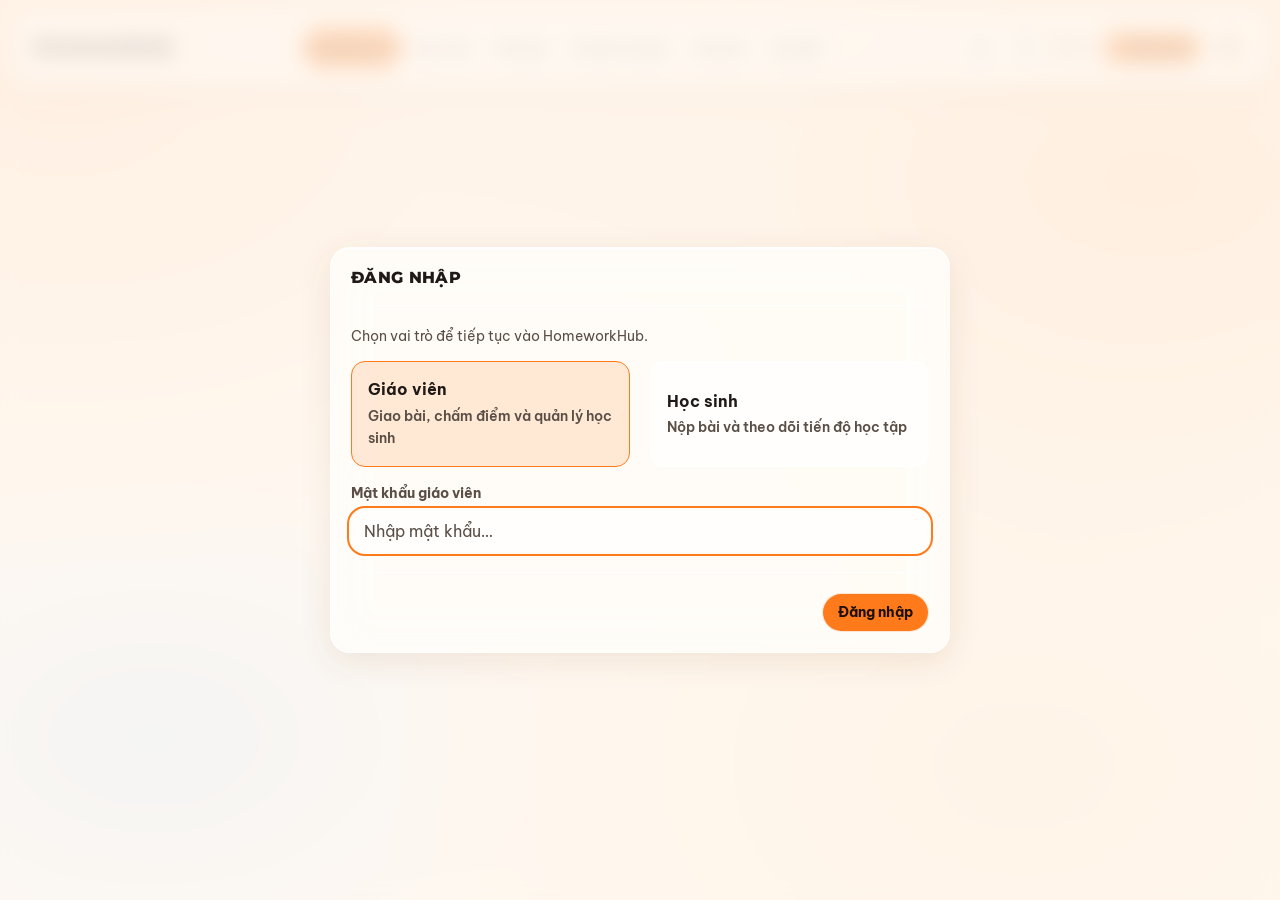
==== commit 88762f5e: "feat: redesign ui" ====
--- a/index.html
+++ b/index.html
@@ -7,11 +7,7 @@
   <title>HomeworkHub — Homework Tracker</title>
   <meta name="description"
     content="Minimalist student homework tracker with image uploads, streak tracking, role-based login, and Supabase Cloud synchronization." />
-  <link rel="preconnect" href="https://fonts.googleapis.com" />
-  <link rel="preconnect" href="https://fonts.gstatic.com" crossorigin />
-  <link
-    href="https://fonts.googleapis.com/css2?family=Inter:wght@400;500;600;700;800;900&family=IBM+Plex+Mono:wght@400;500;600&display=swap"
-    rel="stylesheet" />
+  <link rel="stylesheet" href="assets/fonts/fonts.css" />
   <link rel="stylesheet" href="style.css" />
   <link rel="stylesheet" href="editorial.css" />
   <link rel="icon" href="favicon.svg" type="image/svg+xml" />
@@ -66,8 +62,7 @@
           aria-controls="editorial-menu"><span></span><span></span></button>
         <!-- Command Palette Trigger -->
         <button class="cmd-trigger" id="cmd-trigger-btn" type="button" aria-label="Open command palette (Ctrl+K)">
-          <span class="cmd-trigger-text">Tìm kiếm & lệnh…</span>
-          <kbd>Ctrl+K</kbd>
+          <svg width="18" height="18" viewBox="0 0 24 24" fill="none" stroke="currentColor" stroke-width="2" aria-hidden="true"><circle cx="10" cy="10" r="7"/><path d="m15 15 6 6"/></svg>
         </button>
 
         <!-- Date display (shown once) -->
@@ -136,13 +131,13 @@
                 <button class="filter-tab" data-filter="overdue" type="button">Trễ hạn <span class="tab-count"
                     id="dash-count-overdue">0</span></button>
               </div>
-              <div class="master-table-head">
+              <div class="master-table-scroll" tabindex="0" role="region" aria-label="Bài tập gần đây, cuộn ngang để xem đủ cột"><div class="master-table-head">
                 <span class="col-title">Bài tập</span>
                 <span class="col-student">Học sinh</span>
                 <span class="col-due">Hạn nộp</span>
                 <span class="col-status">Trạng thái</span>
               </div>
-              <div class="master-table-body" id="dash-table-body"></div>
+              <div class="master-table-body" id="dash-table-body"></div></div>
             </div>
 
             <!-- 3. Right Card: Detail Column -->
@@ -194,6 +189,7 @@
                 <option value="approved">Đã duyệt</option>
                 <option value="overdue">Trễ hạn</option>
               </select>
+              <input type="date" id="task-filter-date" aria-label="Lọc theo hạn nộp" /><input type="search" id="task-search" placeholder="Tìm bài tập hoặc học sinh…" aria-label="Tìm bài tập hoặc học sinh" />
               <button class="btn btn-outline teacher-only" id="btn-add-task" type="button">+ Giao bài tập mới</button>
             </div>
           </div>
@@ -327,45 +323,45 @@
   <div class="modal-overlay" id="modal-login">
     <div class="modal modal-md">
       <div class="modal-header">
-        <h3>Login to HomeworkHub</h3>
+        <h3>ĐĂNG NHẬP</h3>
         <button class="modal-close hidden-if-unauth" data-modal="modal-login" type="button"
           aria-label="Close modal">✕</button>
       </div>
       <div class="modal-body">
-        <p class="modal-intro-text">Select your role to log in:</p>
+        <p class="modal-intro-text">Chọn vai trò để tiếp tục vào HomeworkHub.</p>
 
         <div class="role-selector">
           <button class="role-card active" id="role-btn-teacher" type="button">
-            <div class="role-title">Teacher Portal</div>
-            <div class="role-desc">Full access: assign tasks, review & approve photos, manage students</div>
+            <div class="role-title">Giáo viên</div>
+            <div class="role-desc">Giao bài, chấm điểm và quản lý học sinh</div>
           </button>
 
           <button class="role-card" id="role-btn-student" type="button">
-            <div class="role-title">Student Portal</div>
-            <div class="role-desc">Upload homework photos, view assigned tasks & streak progress</div>
+            <div class="role-title">Học sinh</div>
+            <div class="role-desc">Nộp bài và theo dõi tiến độ học tập</div>
           </button>
         </div>
 
         <div id="student-login-select-wrap" class="form-group hidden form-group-spaced">
-          <label for="login-student-select">Select Student Name:</label>
+          <label for="login-student-select">Họ tên học sinh</label>
           <select id="login-student-select" class="select-input select-full"></select>
 
           <div class="form-group form-group-sm-spaced">
-            <label for="input-student-pin">Student PIN:</label>
-            <input type="password" id="input-student-pin" class="text-input" placeholder="Enter PIN (e.g. 0000)…"
+            <label for="input-student-pin">Mã PIN</label>
+            <input type="password" id="input-student-pin" class="text-input" placeholder="Nhập mã PIN…"
               inputmode="numeric" pattern="[0-9]*" autocomplete="current-password" spellcheck="false" />
           </div>
         </div>
 
         <div id="teacher-login-pass-wrap" class="form-group form-group-spaced">
-          <label for="input-teacher-pass">Teacher Password:</label>
-          <input type="password" id="input-teacher-pass" class="text-input" placeholder="Enter teacher password…"
+          <label for="input-teacher-pass">Mật khẩu giáo viên</label>
+          <input type="password" id="input-teacher-pass" class="text-input" placeholder="Nhập mật khẩu…"
             autocomplete="current-password" spellcheck="false" />
         </div>
       </div>
       <div class="modal-footer">
-        <button class="btn btn-ghost hidden-if-unauth" data-modal="modal-login" type="button">Cancel</button>
-        <button class="btn btn-primary" id="btn-do-login" type="button">Login Now</button>
+        <button class="btn btn-ghost hidden-if-unauth" data-modal="modal-login" type="button">Hủy</button>
+        <button class="btn btn-primary" id="btn-do-login" type="button">Đăng nhập</button>
       </div>
     </div>
   </div>
@@ -429,7 +425,7 @@
         <input type="hidden" id="input-student-id" />
       </div>
       <div class="modal-footer">
-        <button class="btn btn-ghost" data-modal="modal-student" type="button">Cancel</button>
+        <button class="btn btn-ghost" data-modal="modal-student" type="button">Hủy</button>
         <button class="btn btn-primary" id="btn-save-student" type="button">Save Student</button>
       </div>
     </div>
@@ -487,7 +483,7 @@
         <input type="hidden" id="input-task-id" />
       </div>
       <div class="modal-footer">
-        <button class="btn btn-ghost" data-modal="modal-task" type="button">Cancel</button>
+        <button class="btn btn-ghost" data-modal="modal-task" type="button">Hủy</button>
         <button class="btn btn-primary" id="btn-save-task" type="button">Save Assignment</button>
       </div>
     </div>
@@ -604,7 +600,7 @@
         <p id="confirm-message">Are you sure you want to delete this item?</p>
       </div>
       <div class="modal-footer">
-        <button class="btn btn-ghost" data-modal="modal-confirm" type="button">Cancel</button>
+        <button class="btn btn-ghost" data-modal="modal-confirm" type="button">Hủy</button>
         <button class="btn btn-danger" id="btn-confirm-delete" type="button">Delete</button>
       </div>
     </div>
@@ -615,7 +611,7 @@
     <nav aria-label="Menu"><button type="button" data-go="dashboard">Tổng quan</button><button type="button"
         data-go="tasks">Bài tập</button><button type="button" data-go="tuition">Học phí</button><button type="button"
         data-go="students" class="teacher-only">Học sinh</button><button type="button" data-go="streaks">Chuỗi học
-        tập</button><button type="button" data-go="settings">Cài đặt</button></nav>
+        tập</button><button type="button" data-go="settings">Cài đặt</button></nav><div class="menu-utilities"><p id="menu-date"></p><button type="button" id="menu-search">Tìm kiếm & lệnh (Ctrl+K)</button><button type="button" id="menu-add" class="teacher-only">+ Thêm mới</button><button type="button" id="menu-account">Đổi tài khoản</button></div>
   </dialog>
   <button id="scroll-top" type="button" aria-label="Về đầu trang">↑</button>
   <!-- Toast Notifications -->
--- a/assets/fonts/fonts.css
+++ b/assets/fonts/fonts.css
@@ -0,0 +1,35 @@
+@font-face {
+  font-family: 'Be Vietnam Pro';
+  font-style: normal;
+  font-weight: 400;
+  font-display: swap;
+  src: url(be-vietnam-pro-400.ttf) format('truetype');
+}
+@font-face {
+  font-family: 'Be Vietnam Pro';
+  font-style: normal;
+  font-weight: 500;
+  font-display: swap;
+  src: url(be-vietnam-pro-500.ttf) format('truetype');
+}
+@font-face {
+  font-family: 'Be Vietnam Pro';
+  font-style: normal;
+  font-weight: 600;
+  font-display: swap;
+  src: url(be-vietnam-pro-600.ttf) format('truetype');
+}
+@font-face {
+  font-family: 'Be Vietnam Pro';
+  font-style: normal;
+  font-weight: 700;
+  font-display: swap;
+  src: url(be-vietnam-pro-700.ttf) format('truetype');
+}
+@font-face {
+  font-family: 'Montserrat';
+  font-style: normal;
+  font-weight: 800;
+  font-display: swap;
+  src: url(montserrat-800.ttf) format('truetype');
+}
--- a/style.css
+++ b/style.css
@@ -50,7 +50,7 @@
 html,
 body {
   height: 100%;
-  font-family: 'IBM Plex Mono', -apple-system, BlinkMacSystemFont, sans-serif;
+  font-family: 'Be Vietnam Pro', -apple-system, BlinkMacSystemFont, sans-serif;
   background: var(--bg);
   color: var(--text);
   overflow: hidden;
@@ -168,7 +168,7 @@
 }
 
 .brand-text {
-  font-family: 'Inter', sans-serif;
+  font-family: 'Montserrat', sans-serif;
   font-weight: 800;
   font-size: 17px;
   color: var(--text);
@@ -219,7 +219,7 @@
 .nav-badge {
   background: var(--bg3);
   color: var(--text-2);
-  font-size: 10px;
+  font-size: 13px;
   font-weight: 700;
   padding: 1px 6px;
   border-radius: var(--radius-pill);
@@ -268,8 +268,8 @@
   border: 1px solid var(--border);
   border-radius: 4px;
   padding: 1px 5px;
-  font-size: 10px;
-  font-family: monospace;
+  font-size: 13px;
+  font-family: var(--font-body);
   color: var(--text-2);
 }
 
@@ -302,8 +302,8 @@
   align-items: center;
   justify-content: center;
   font-weight: 800;
-  font-size: 11px;
-  font-family: 'Inter', sans-serif;
+  font-size: 13px;
+  font-family: 'Montserrat', sans-serif;
   flex-shrink: 0;
 }
 
@@ -325,7 +325,7 @@
 }
 
 .user-role-badge {
-  font-size: 9.5px;
+  font-size: 13px;
   color: var(--text-3);
   font-weight: 600;
   text-transform: uppercase;
@@ -358,7 +358,7 @@
 }
 
 #page-title {
-  font-family: 'Inter', sans-serif;
+  font-family: 'Montserrat', sans-serif;
   font-size: 16px;
   font-weight: 700;
   color: var(--text);
@@ -416,7 +416,7 @@
   background: transparent;
   border: none;
   color: var(--text-3);
-  font-size: 11px;
+  font-size: 13px;
   font-weight: 600;
   cursor: pointer;
   font-family: inherit;
@@ -517,8 +517,8 @@
   border: 1px solid var(--border);
   border-radius: 4px;
   padding: 2px 7px;
-  font-size: 10px;
-  font-family: monospace;
+  font-size: 13px;
+  font-family: var(--font-body);
   color: var(--text-3);
   cursor: pointer;
   user-select: none;
@@ -534,7 +534,7 @@
 }
 
 .cmd-section-label {
-  font-size: 10.5px;
+  font-size: 13px;
   font-weight: 700;
   color: var(--text-3);
   text-transform: uppercase;
@@ -593,7 +593,7 @@
 }
 
 .cmd-item-desc {
-  font-size: 11.5px;
+  font-size: 13px;
   color: var(--text-3);
   white-space: nowrap;
   overflow: hidden;
@@ -601,9 +601,9 @@
 }
 
 .cmd-item-shortcut {
-  font-size: 11px;
-  color: var(--text-3);
-  font-family: monospace;
+  font-size: 13px;
+  color: var(--text-3);
+  font-family: var(--font-body);
 }
 
 .cmd-empty {
@@ -620,7 +620,7 @@
   padding: 10px 18px;
   background: var(--bg);
   border-top: 1px solid var(--border);
-  font-size: 11px;
+  font-size: 13px;
   color: var(--text-3);
 }
 
@@ -629,8 +629,8 @@
   border: 1px solid var(--border);
   border-radius: 3px;
   padding: 1px 5px;
-  font-size: 10px;
-  font-family: monospace;
+  font-size: 13px;
+  font-family: var(--font-body);
 }
 
 /* =========================================================
@@ -646,7 +646,7 @@
 }
 
 .tuition-header-titles h2 {
-  font-family: 'Inter', sans-serif;
+  font-family: 'Montserrat', sans-serif;
   font-size: 20px;
   font-weight: 700;
   color: var(--text);
@@ -877,7 +877,7 @@
 }
 
 .hero-eyebrow {
-  font-size: 10.5px;
+  font-size: 13px;
   font-weight: 700;
   text-transform: uppercase;
   letter-spacing: 0.6px;
@@ -885,7 +885,7 @@
 }
 
 .hero-title {
-  font-family: 'Inter', sans-serif;
+  font-family: 'Montserrat', sans-serif;
   font-size: 16px;
   font-weight: 700;
   color: var(--text);
@@ -893,7 +893,7 @@
 }
 
 .hero-count-badge {
-  font-size: 11px;
+  font-size: 13px;
   font-weight: 700;
   padding: 3px 10px;
   border-radius: var(--radius-pill);
@@ -959,7 +959,7 @@
   display: flex;
   align-items: center;
   justify-content: center;
-  font-size: 10px;
+  font-size: 13px;
   font-weight: 800;
   color: #fff;
   flex-shrink: 0;
@@ -1003,7 +1003,7 @@
 }
 
 .action-card-time {
-  font-size: 11px;
+  font-size: 13px;
   color: var(--text-3);
   margin-top: 2px;
 }
@@ -1019,7 +1019,7 @@
 .action-btn-pill {
   padding: 4px 10px;
   border-radius: var(--radius-sm);
-  font-size: 11px;
+  font-size: 13px;
   font-weight: 700;
   background: var(--text);
   color: #ffffff;
@@ -1068,7 +1068,7 @@
 }
 
 .metric-val {
-  font-family: 'Inter', sans-serif;
+  font-family: 'Montserrat', sans-serif;
   font-size: 18px;
   font-weight: 700;
   color: var(--text);
@@ -1077,7 +1077,7 @@
 }
 
 .metric-label {
-  font-size: 10.5px;
+  font-size: 13px;
   font-weight: 700;
   color: var(--text-3);
   text-transform: uppercase;
@@ -1139,7 +1139,7 @@
 }
 
 .tab-count {
-  font-size: 10px;
+  font-size: 13px;
   font-weight: 700;
   padding: 1px 5px;
   border-radius: 99px;
@@ -1188,7 +1188,7 @@
   padding: 9px 18px;
   border-bottom: 1px solid var(--border);
   background: var(--bg);
-  font-size: 10.5px;
+  font-size: 13px;
   font-weight: 700;
   text-transform: uppercase;
   letter-spacing: 0.05em;
@@ -1244,7 +1244,7 @@
 }
 
 .col-task-sub {
-  font-size: 11px;
+  font-size: 13px;
   color: var(--text-3);
   margin-top: 1px;
   white-space: nowrap;
@@ -1270,7 +1270,7 @@
   display: flex;
   align-items: center;
   justify-content: center;
-  font-size: 9.5px;
+  font-size: 13px;
   font-weight: 800;
   color: #fff;
   flex-shrink: 0;
@@ -1293,7 +1293,7 @@
   gap: 4px;
   padding: 3px 8px;
   border-radius: var(--radius-pill);
-  font-size: 11px;
+  font-size: 13px;
   font-weight: 700;
   width: fit-content;
   line-height: 1.2;
@@ -1364,7 +1364,7 @@
 }
 
 .detail-eyebrow {
-  font-size: 10px;
+  font-size: 13px;
   font-weight: 700;
   text-transform: uppercase;
   letter-spacing: 0.6px;
@@ -1372,7 +1372,7 @@
 }
 
 .detail-title {
-  font-family: 'Inter', sans-serif;
+  font-family: 'Montserrat', sans-serif;
   font-size: 15px;
   font-weight: 700;
   color: var(--text);
@@ -1407,7 +1407,7 @@
 }
 
 .detail-section-label {
-  font-size: 10.5px;
+  font-size: 13px;
   font-weight: 700;
   text-transform: uppercase;
   letter-spacing: 0.5px;
@@ -1446,7 +1446,7 @@
 }
 
 .detail-student-info span {
-  font-size: 11px;
+  font-size: 13px;
   color: var(--text-3);
 }
 
@@ -1524,7 +1524,7 @@
 }
 
 .btn-approve-lg:hover {
-  background: color-mix(in srgb, var(--ok) 85%, #000);
+  background: var(--accent-hover);
   transform: translateY(-1px);
 }
 
@@ -1558,7 +1558,7 @@
   font-weight: 700;
   cursor: pointer;
   transition: transform var(--transition), background-color var(--transition), border-color var(--transition), box-shadow var(--transition);
-  font-family: 'IBM Plex Mono', sans-serif;
+  font-family: 'Be Vietnam Pro', sans-serif;
   display: inline-flex;
   align-items: center;
   gap: 6px;
@@ -1576,7 +1576,7 @@
 }
 
 .btn-primary:hover {
-  background: #332f2a;
+  background: var(--accent-hover);
   transform: translateY(-1px);
   box-shadow: 0 5px 14px rgba(31, 28, 24, 0.24);
 }
@@ -1619,7 +1619,7 @@
 
 .btn-sm {
   padding: 5px 11px;
-  font-size: 11.5px;
+  font-size: 13px;
 }
 
 .text-input {
@@ -1694,7 +1694,7 @@
 }
 
 .view-header-titles h2 {
-  font-family: 'Inter', sans-serif;
+  font-family: 'Montserrat', sans-serif;
   font-size: 20px;
   font-weight: 700;
   color: var(--text);
@@ -1788,7 +1788,7 @@
   font-weight: 700;
   color: #fff;
   flex-shrink: 0;
-  font-family: 'Inter', sans-serif;
+  font-family: 'Montserrat', sans-serif;
 }
 
 .student-info-main {
@@ -1815,8 +1815,8 @@
 }
 
 .student-card-grade code {
-  font-family: ui-monospace, SFMono-Regular, Menlo, Monaco, Consolas, monospace;
-  font-size: 11px;
+  font-family: var(--font-body);
+  font-size: 13px;
   background: var(--bg3);
   padding: 1px 6px;
   border-radius: 4px;
@@ -1833,7 +1833,7 @@
   background: var(--accent-bg);
   border: 1px solid color-mix(in srgb, var(--accent) 25%, transparent);
   color: var(--accent);
-  font-size: 11.5px;
+  font-size: 13px;
   font-weight: 700;
   font-variant-numeric: tabular-nums;
   white-space: nowrap;
@@ -1856,7 +1856,7 @@
   display: flex;
   align-items: center;
   justify-content: space-between;
-  font-size: 11.5px;
+  font-size: 13px;
   color: var(--text-2);
   margin-bottom: 6px;
 }
@@ -1894,7 +1894,7 @@
 }
 
 .student-stat-val {
-  font-family: 'Inter', sans-serif;
+  font-family: 'Montserrat', sans-serif;
   font-size: 17px;
   font-weight: 700;
   font-variant-numeric: tabular-nums;
@@ -1905,7 +1905,7 @@
 }
 
 .student-stat-lbl {
-  font-size: 10px;
+  font-size: 13px;
   color: var(--text-3);
   text-transform: uppercase;
   font-weight: 700;
@@ -2024,7 +2024,7 @@
   width: 22px;
   height: 22px;
   border-radius: 50%;
-  background: rgba(24, 24, 27, 0.85);
+  background: var(--glass);
   color: #fff;
   border: none;
   font-size: 12px;
@@ -2084,7 +2084,7 @@
 }
 
 .streak-count {
-  font-family: 'Inter', sans-serif;
+  font-family: 'Montserrat', sans-serif;
   font-size: 40px;
   font-weight: 800;
   color: var(--accent);
@@ -2093,7 +2093,7 @@
 }
 
 .streak-count-label {
-  font-size: 11px;
+  font-size: 13px;
   color: var(--text-2);
   text-transform: uppercase;
   font-weight: 700;
@@ -2115,14 +2115,14 @@
 }
 
 .streak-mini-stat-val {
-  font-family: 'Inter', sans-serif;
+  font-family: 'Montserrat', sans-serif;
   font-size: 17px;
   font-weight: 700;
   font-variant-numeric: tabular-nums;
 }
 
 .streak-mini-stat-lbl {
-  font-size: 10px;
+  font-size: 13px;
   color: var(--text-3);
   font-weight: 600;
 }
@@ -2186,14 +2186,14 @@
 }
 
 .role-title {
-  font-family: 'Inter', sans-serif;
+  font-family: 'Montserrat', sans-serif;
   font-size: 14.5px;
   font-weight: 700;
   color: var(--text);
 }
 
 .role-desc {
-  font-size: 11px;
+  font-size: 13px;
   color: var(--text-2);
   margin-top: 4px;
   line-height: 1.4;
@@ -2292,7 +2292,7 @@
 }
 
 .modal-header h3 {
-  font-family: 'Inter', sans-serif;
+  font-family: 'Montserrat', sans-serif;
   font-size: 16px;
   font-weight: 700;
   color: var(--text);
@@ -2332,7 +2332,7 @@
 
 /* IMAGE VIEWER */
 .modal-img {
-  background: #14120f;
+  background: var(--glass);
   border: 1px solid rgba(255, 255, 255, 0.1);
   max-width: 92vw;
   width: 92vw;
@@ -2410,7 +2410,7 @@
   min-width: 48px;
   padding: 0 8px;
   height: 36px;
-  font-family: 'Inter', sans-serif;
+  font-family: 'Montserrat', sans-serif;
   font-size: 12px;
   font-weight: 700;
   color: rgba(255, 255, 255, 0.9);
@@ -2483,7 +2483,7 @@
 }
 
 .file-drop-hint {
-  font-size: 11px;
+  font-size: 13px;
   color: var(--text-3);
 }
 
@@ -2551,7 +2551,7 @@
 }
 
 .file-item-size {
-  font-size: 11px;
+  font-size: 13px;
   color: var(--text-3);
   font-variant-numeric: tabular-nums;
 }
@@ -2609,7 +2609,7 @@
 
 .attachment-chip-size {
   color: var(--text-3);
-  font-size: 11px;
+  font-size: 13px;
   font-variant-numeric: tabular-nums;
 }
 
@@ -2696,7 +2696,7 @@
 
 .form-group label {
   display: block;
-  font-size: 11.5px;
+  font-size: 13px;
   font-weight: 700;
   color: var(--text-2);
   text-transform: uppercase;
@@ -2865,7 +2865,7 @@
 
 .toggle-desc {
   font-weight: 400;
-  font-size: 11px;
+  font-size: 13px;
   color: var(--text-3);
   margin-left: 2px;
 }
@@ -2877,7 +2877,7 @@
   gap: 4px;
   background: var(--info-bg);
   color: var(--info);
-  font-size: 10px;
+  font-size: 13px;
   font-weight: 700;
   padding: 2px 8px;
   border-radius: var(--radius-pill);
@@ -3023,8 +3023,8 @@
 }
 
 .fee-widget-title {
-  font-family: 'Inter', sans-serif;
-  font-size: 11.5px;
+  font-family: 'Montserrat', sans-serif;
+  font-size: 13px;
   font-weight: 700;
   color: var(--text);
   text-transform: uppercase;
@@ -3040,10 +3040,10 @@
   border: 1px solid color-mix(in srgb, var(--info) 30%, transparent);
   border-radius: var(--radius-pill);
   padding: 3px 9px;
-  font-size: 10px;
+  font-size: 13px;
   font-weight: 700;
   cursor: pointer;
-  font-family: 'IBM Plex Mono', sans-serif;
+  font-family: 'Be Vietnam Pro', sans-serif;
   transition: background-color var(--transition), color var(--transition);
   white-space: nowrap;
 }
@@ -3062,12 +3062,12 @@
   border: 1px solid var(--border);
   padding: 4px 10px;
   border-radius: var(--radius-pill);
-  font-size: 11px;
+  font-size: 13px;
   font-weight: 600;
 }
 
 .fee-balance {
-  font-family: 'Inter', sans-serif;
+  font-family: 'Montserrat', sans-serif;
   font-size: 21px;
   font-weight: 800;
   text-align: center;
@@ -3083,7 +3083,7 @@
   display: flex;
   justify-content: space-between;
   padding: 0 12px 8px;
-  font-size: 10px;
+  font-size: 13px;
   color: var(--text-3);
   font-weight: 600;
   gap: 4px;
@@ -3104,7 +3104,7 @@
 }
 
 .fee-log-title-text {
-  font-size: 9px;
+  font-size: 13px;
   font-weight: 700;
   color: var(--text-3);
   text-transform: uppercase;
@@ -3115,12 +3115,12 @@
   background: none;
   border: 1px solid var(--border);
   border-radius: var(--radius-pill);
-  font-size: 9px;
+  font-size: 13px;
   font-weight: 700;
   color: var(--text-2);
   cursor: pointer;
   padding: 2px 8px;
-  font-family: 'IBM Plex Mono', sans-serif;
+  font-family: 'Be Vietnam Pro', sans-serif;
   transition: background-color var(--transition), border-color var(--transition), color var(--transition);
 }
 
@@ -3179,7 +3179,7 @@
 
 .fee-log-date {
   color: var(--text-3);
-  font-size: 11px;
+  font-size: 13px;
   font-variant-numeric: tabular-nums;
 }
 
@@ -3199,7 +3199,7 @@
 }
 
 .fee-log-amount {
-  font-family: 'Inter', sans-serif;
+  font-family: 'Montserrat', sans-serif;
   font-weight: 700;
   font-size: 14px;
   white-space: nowrap;
@@ -3207,7 +3207,7 @@
 }
 
 .fee-log-bal-after {
-  font-size: 11px;
+  font-size: 13px;
   color: var(--text-3);
   font-variant-numeric: tabular-nums;
 }
@@ -3217,7 +3217,7 @@
   align-items: center;
   padding: 2px 7px;
   border-radius: var(--radius-pill);
-  font-size: 10px;
+  font-size: 13px;
   font-weight: 700;
   letter-spacing: 0.02em;
   text-transform: uppercase;
@@ -3274,7 +3274,7 @@
   border: 1px solid var(--border);
   border-radius: var(--radius-sm);
   padding: 6px 9px;
-  font-size: 11px;
+  font-size: 13px;
   color: var(--text);
   font-family: inherit;
   outline: none;
@@ -3288,7 +3288,7 @@
 }
 
 .fee-manual-input {
-  font-family: 'Inter', sans-serif;
+  font-family: 'Montserrat', sans-serif;
   font-weight: 700;
   font-variant-numeric: tabular-nums;
 }
@@ -3303,10 +3303,10 @@
   padding: 5px 0;
   border-radius: var(--radius-sm);
   border: none;
-  font-size: 11px;
+  font-size: 13px;
   font-weight: 700;
   cursor: pointer;
-  font-family: 'IBM Plex Mono', sans-serif;
+  font-family: 'Be Vietnam Pro', sans-serif;
   transition: background-color var(--transition), color var(--transition);
   display: inline-flex;
   align-items: center;
--- a/editorial.css
+++ b/editorial.css
@@ -1,1465 +1,420 @@
-/* ==========================================================================
-   HomeworkHub — Functional Editorial Design System (Repair Pass)
-   Strict Light Warm Cream Palette, Square 2px Borders, Scaled Typography,
-   Single-Viewport Desktop Constraints, Zero Decorative Fluff.
-   ========================================================================== */
+/* HomeworkHub · Bright glass. Shared theme and viewport contracts. */
+:root {
+  color-scheme: light;
+  --bg: #FFF8F1;
+  --bg2: rgba(255,255,255,.60);
+  --bg3: rgba(255,255,255,.55);
+  --glass: rgba(255,255,255,.60);
+  --glass-nested: rgba(255,255,255,.55);
+  --glass-hover: rgba(255,255,255,.82);
+  --glass-border: 1px solid rgba(255,255,255,.8);
+  --glass-blur: blur(20px) saturate(160%);
+  --glass-shadow: 0 8px 32px rgba(120,60,10,.10), inset 0 1px 0 rgba(255,255,255,.95);
+  --surface: var(--glass-nested);
+  --card-bg: var(--glass);
+  --card-bg-subtle: var(--glass-nested);
+  --text: #1F1A17;
+  --text-2: #5A4E46;
+  --text-3: #5A4E46;
+  --text-muted: #5A4E46;
+  --accent: #FF7A1A;
+  --accent-hover: #F26A0A;
+  --accent-soft: rgba(255,122,26,.15);
+  --accent-bg: var(--accent-soft);
+  --accent-text: #B54708;
+  --on-accent: #1A1008;
+  --ink: var(--accent);
+  --border: rgba(255,255,255,.8);
+  --border-h: rgba(255,122,26,.35);
+  --overlay: rgba(255,248,241,.75);
+  --ok: #2F6B0A; --ok-bg: rgba(47,107,10,.12);
+  --info: #1D5FA8; --info-bg: rgba(29,95,168,.12);
+  --wait: #B54708; --wait-bg: rgba(255,122,26,.15);
+  --danger: #B42318; --danger-bg: rgba(180,35,24,.12);
+  --radius: 20px; --radius-lg: 20px; --radius-sm: 14px; --radius-pill: 999px;
+  --shadow: var(--glass-shadow); --shadow-lg: var(--glass-shadow); --shadow-sm: var(--glass-shadow);
+  --font-body: 'Be Vietnam Pro', sans-serif;
+  --font-heading: 'Montserrat', sans-serif;
+  --gap: 20px; --card-padding: 20px;
+  --page-padding: clamp(20px,3vw,48px);
+  --header-height: 72px;
+  --transition: 180ms ease;
+}
+* { box-sizing: border-box; scrollbar-width: thin; scrollbar-color: #EBB18A transparent; }
+::-webkit-scrollbar { width: 6px; height: 6px; }
+::-webkit-scrollbar-thumb { background: #EBB18A; border-radius: 999px; }
+html, body { margin: 0; padding: 0; color: var(--text); font-family: var(--font-body); font-size: 16px; line-height: 1.5; font-variant-numeric: tabular-nums; }
+html { background: var(--bg); }
+body {
+  background: radial-gradient(ellipse at 5% 10%,rgba(255,138,61,.30),transparent 42%),
+    radial-gradient(ellipse at 90% 20%,#FFD2AE,transparent 45%),
+    radial-gradient(ellipse at 80% 85%,#FFE6CC,transparent 45%),
+    radial-gradient(ellipse at 12% 82%,#D6E8FF,transparent 26%),var(--bg);
+  background-attachment: fixed;
+}
+#app, #main { background: transparent; }
+button, input, select, textarea, kbd, code, pre, table { font-family: var(--font-body) !important; font-variant-numeric: tabular-nums; }
+button { font-size: 14px; font-weight: 600; cursor: pointer; }
+p, li, td, th { font-size: 16px; }
+h1, h2, h3, .page-title, .card-title { font-family: var(--font-heading); font-weight: 800; text-transform: uppercase; letter-spacing: .02em; line-height: 1.15; color: var(--text); overflow-wrap: break-word; padding-block: .1em; }
+h1, .page-title { font-size: clamp(28px,2.4vw,40px); margin: 0; }
+h2, .card-title { font-size: 20px; margin: 0; }
+h3 { font-size: 18px; }
+.page-subtitle { margin: 6px 0 0; font-size: 14px; color: var(--text-2); }
+:focus-visible, input:focus, select:focus, textarea:focus { outline: 2px solid var(--accent); outline-offset: 2px; box-shadow: none; }
+::placeholder { color: var(--text-2); opacity: 1; }
+img { max-width: 100%; }
+/* Only functional search, menu, and avatar marks remain in the interface. */
+.ui-icon, .empty-state-icon, .streak-fire, .role-icon, .cmd-item-icon, .brand-icon-box, .mob-tab svg, .attachment-chip-icon, .file-item-icon { display: none !important; }
+.action-card-thumb:not(:has(img)) { display: none; }
+.student-avatar, .user-avatar, .action-card-av, .col-student-av, .detail-student-av {
+  background: var(--accent-soft) !important; color: var(--on-accent) !important; border-radius: 50%; border: 1px solid rgba(255,255,255,.8); width: 36px; height: 36px; min-width: 36px; display: inline-flex; align-items: center; justify-content: center; font-size: 14px; font-weight: 700; box-shadow: none; flex-shrink: 0;
+}
+#topnav, .dash-card, .student-card, .streak-card, .task-card, .settings-panel,
+.modal, .cmd-modal, #editorial-menu, .metric-tile, .fee-account-panel, .fee-history-panel,
+.fee-student-tile, .toast, .viewer-container {
+  background: var(--glass); backdrop-filter: var(--glass-blur); -webkit-backdrop-filter: var(--glass-blur);
+  border: var(--glass-border); border-radius: var(--radius); box-shadow: var(--glass-shadow);
+}
+/* Floating navigation fits laptop width; utilities move into menu below 1280. */
+#topnav { position: sticky; top: 12px; margin: 12px auto; width: calc(100% - 24px); max-width: 1800px; height: var(--header-height); min-height: var(--header-height); padding: 0 20px; display: flex; gap: 16px; flex-shrink: 0; z-index: 150; }
+.brand-text { font-family: var(--font-heading); font-size: 18px; font-weight: 800; letter-spacing: -.04em; white-space: nowrap; line-height: 1.3; }
+.topnav-brand { flex-shrink: 0; }
+.topnav-items { display: flex; justify-content: center; align-items: center; flex: 1; max-width: none; min-width: 0; gap: 2px; margin: 0; }
+.topnav-item { flex: 0 0 auto; border: 0; background: transparent; color: var(--text-2); border-radius: 999px; padding: 10px 12px; font-size: 13px; text-transform: none; letter-spacing: 0; white-space: nowrap; min-height: 40px; }
+.topnav-item.active { background: var(--accent); color: var(--on-accent); box-shadow: none; }
+.topnav-item:hover { background: var(--accent-soft); color: var(--text); }
+.topnav-item.active:hover { background: var(--accent-hover); color: var(--on-accent); }
+.nav-badge { display: none !important; }
+.needs-attention::after { content: ''; width: 6px; height: 6px; flex-shrink: 0; border-radius: 50%; background: #B54708; margin-left: 4px; }
+.topnav-right { flex-shrink: 0; display: flex; align-items: center; gap: 10px; }
+.topnav-date { color: var(--text-2); font-size: 13px; white-space: nowrap; }
+.user-chip { padding: 0; border: 0; background: transparent; box-shadow: none; min-width: 36px; border-radius: 999px; }
+.user-chip-meta { display: none; }
+.cmd-trigger { display: inline-flex; align-items: center; justify-content: center; width: 36px; height: 36px; padding: 8px; border: var(--glass-border); background: var(--glass-nested); border-radius: 999px; color: var(--text); }
+#editorial-menu-toggle { display: flex; flex-direction: column; justify-content: center; align-items: center; gap: 5px; padding: 10px; width: 36px; height: 36px; border-radius: 999px; background: var(--glass-nested); border: var(--glass-border); }
+#editorial-menu-toggle span { width: 15px; height: 2px; background: var(--text); border-radius: 2px; }
+#btn-add-primary { background: var(--accent); color: var(--on-accent); white-space: nowrap; }
+#main { width: 100%; max-width: 1800px; margin: 0 auto; padding: 12px var(--page-padding) 20px; overflow: hidden; min-width: 0; }
+#view-container { min-width: 0; padding: 0; }
+.view { display: none; }
+.view.active { display: flex; flex-direction: column; gap: 20px; }
+.view-header { flex-shrink: 0; margin: 0; }
+.view-toolbar { display: flex; align-items: center; justify-content: space-between; gap: 20px; margin: 0; flex-shrink: 0; }
+.view-scroll-card { min-height: 0; overflow-y: auto; padding: 0 2px 4px; }
+button, .btn, .action-btn-pill, .fee-reset-btn, .btn-submit-homework, .btn-approve, .attachment-chip, .btn-link {
+  border-radius: 999px; border: var(--glass-border); background: var(--glass-nested); color: var(--text); padding: 9px 15px; font-size: 14px; line-height: 1.4; text-transform: none; letter-spacing: 0; transition: transform 180ms ease, background 180ms ease, box-shadow 180ms ease; box-shadow: none;
+}
+button:hover, .btn:hover { background: var(--glass-hover); color: var(--text); transform: translateY(-1px); }
+button:active { transform: translateY(0); }
+.btn-primary, .btn-submit-homework, .btn-approve, .fee-manual-add { background: var(--accent); color: var(--on-accent); }
+.btn-primary:hover, .btn-submit-homework:hover, .btn-approve:hover { background: var(--accent-hover); color: var(--on-accent); }
+.btn-danger, .btn-danger:hover { background: var(--danger-bg); color: var(--danger); }
+.btn-sm, .action-btn-pill { padding: 6px 10px; font-size: 13px; }
+input:not([type=checkbox]):not([type=radio]):not([type=file]), select, textarea { background: var(--glass-nested); color: var(--text); border: var(--glass-border); border-radius: 14px; font-size: 16px; padding: 10px 12px; min-width: 0; max-width: 100%; box-shadow: none; }
+select option { background: #fff; color: var(--text); }
+input[type=checkbox] { accent-color: var(--accent); width: 18px; height: 18px; }
+label, .form-group label { font-size: 14px; color: var(--text-2); text-transform: none; letter-spacing: 0; }
+/* Six equal metrics and three independently scrolling work areas. */
+.dash-metrics-strip { display: grid; grid-template-columns: repeat(6,minmax(0,1fr)); gap: 20px; flex-shrink: 0; margin: 0; padding: 0; border: 0; }
+.metric-tile { padding: 20px; min-width: 0; display: flex; flex-direction: column; gap: 8px; align-items: flex-start; justify-content: center; }
+.metric-val { font-family: var(--font-body); font-size: 32px; line-height: 1.25; font-weight: 700; color: var(--text); white-space: nowrap; letter-spacing: -.045em; }
+.metric-tile:last-child .metric-val { font-size: 32px; letter-spacing: -.06em; }
+.metric-money-compact { display: none; }
+.metric-label { font-size: 13px; font-weight: 500; color: var(--text-2); letter-spacing: 0; text-transform: none; }
+.dashboard-split { display: grid; grid-template-columns: minmax(280px,1fr) minmax(0,2fr) minmax(320px,1.25fr); gap: 20px; align-items: stretch; min-height: 0; flex: 1; }
+.dash-card { padding: 20px; min-width: 0; min-height: 0; display: flex; flex-direction: column; overflow: hidden; }
+.dash-card-header { display: flex; align-items: flex-start; flex-wrap: wrap; justify-content: space-between; gap: 12px; flex-shrink: 0; margin: 0 0 20px; padding: 0; border: 0; }
+.dash-card-header .card-title { min-width: 0; font-size: 20px; line-height: 1.25; overflow: visible; }
+.dash-card-actions .dash-card-header { flex-direction: column; gap: 8px; }
+.card-badge, .hero-count-badge { background: var(--accent-soft); color: var(--text); font-size: 13px; padding: 4px 10px; border: var(--glass-border); border-radius: 999px; white-space: nowrap; font-weight: 600; }
+.dash-card-scroll-body { flex: 1; min-height: 0; overflow-y: auto; overflow-x: hidden; }
+.hero-action-cards { display: flex; flex-direction: column; gap: 12px; max-height: none; grid-template-columns: none; }
+.action-card { flex-shrink: 0; padding: 14px; border: var(--glass-border); border-left: 3px solid transparent; border-radius: 14px; background: var(--glass-nested); display: flex; flex-direction: column; gap: 10px; box-shadow: none; }
+.action-card:hover, .action-card.selected, .master-row:hover, .master-row.selected { background: rgba(255,138,61,.18); border-left: 3px solid var(--accent); }
+.action-card-top { display: flex; flex-wrap: wrap; gap: 8px; align-items: center; justify-content: space-between; }
+.action-card-student { display: flex; align-items: center; gap: 8px; min-width: 0; font-size: 14px; }
+.action-card-av { width: 28px; height: 28px; min-width: 28px; font-size: 12px; }
+.action-card-body { display: flex; align-items: center; gap: 10px; }
+.action-card-meta { min-width: 0; }
+.action-card-task-title { font-size: 16px; font-weight: 600; line-height: 1.5; }
+.action-card-time { font-size: 13px; color: var(--text-2); }
+.action-card-foot { display: flex; flex-wrap: wrap; align-items: center; justify-content: space-between; gap: 8px; margin: 0; }
+.master-search-wrap { width: 100%; }
+.master-search-wrap input { width: 100%; }
+.master-filter-tabs { display: flex; flex-wrap: wrap; gap: 6px; flex-shrink: 0; margin: 0 0 12px; padding: 0; }
+.filter-tab { font-size: 13px; padding: 6px 9px; white-space: nowrap; }
+.filter-tab.active { background: var(--accent-soft); color: var(--text); border-color: rgba(255,122,26,.4); }
+.tab-count, .filter-tab.active .tab-count { color: inherit; background: transparent; font-size: 12px; }
+.master-table-scroll { overflow: auto; flex: 1; min-height: 0; border-radius: 14px; position: relative; }
+.master-table-head, .master-row { display: grid; grid-template-columns: minmax(180px,1fr) 160px 130px 140px; gap: 12px; min-width: 678px; align-items: center; padding: 12px; }
+.master-table-head { position: sticky; top: 0; z-index: 2; background: #FFF8F1; border: 0; color: var(--text-2); font-size: 14px; text-transform: none; letter-spacing: 0; }
+.master-table-body { overflow: visible; max-height: none; min-width: 678px; }
+.master-row { border: var(--glass-border); border-left: 3px solid transparent; border-radius: 14px; background: var(--glass-nested); margin: 0 0 8px; font-size: 16px; cursor: pointer; }
+.col-task-title { min-width: 0; }
+.col-task-name, .col-task-sub { display: block; white-space: nowrap; overflow: hidden; text-overflow: ellipsis; }
+.col-task-name { font-size: 16px; font-weight: 600; }
+.col-task-sub { font-size: 14px; color: var(--text-2); }
+.col-student { display: flex; align-items: center; gap: 8px; min-width: 0; }
+.col-student > span { overflow: hidden; text-overflow: ellipsis; white-space: nowrap; font-size: 14px; }
+.col-student-av { width: 28px; height: 28px; min-width: 28px; font-size: 12px; }
+.col-due, .col-status-wrap { display: block; white-space: nowrap; font-size: 16px; }
+.status-chip, .fee-badge, .badge-recurring, .fee-read-only-pill, .student-streak-pill { display: inline-flex; align-items: center; width: fit-content; max-width: 100%; padding: 5px 9px; border-radius: 999px; border: 0; white-space: nowrap; font-size: 13px; font-weight: 600; line-height: 1.5; letter-spacing: 0; }
+.status-chip.chip-pending, .status-chip.chip-draft, .status-draft { color: var(--info); background: var(--info-bg); }
+.status-chip.chip-submitted, .status-chip.chip-pending-review, .badge-recurring, .student-streak-pill, .fee-read-only-pill { color: var(--wait); background: var(--wait-bg); }
+.status-chip.chip-approved, .fee-badge-reward, .fee-badge-pay, .approved-notice { color: var(--ok); background: var(--ok-bg); }
+.status-chip.chip-overdue, .fee-badge-streak, .fee-badge-late { color: var(--danger); background: var(--danger-bg); }
+.fee-badge-manual, .fee-badge-reset { color: var(--info); background: var(--info-bg); }
+.dashboard-detail { position: static; transform: none; width: auto; max-width: none; z-index: auto; }
+.dash-card-detail .dash-card-header { flex-wrap: nowrap; }
+.dash-card-detail .dash-card-header > div { min-width: 0; }
+.detail-eyebrow, .detail-section-label { font-size: 13px; color: var(--text-2); text-transform: none; letter-spacing: 0; }
+.detail-body { display: flex; flex-direction: column; gap: 20px; padding: 0 4px 4px 0; }
+.detail-body > div { flex-shrink: 0; }
+.detail-student-card { background: var(--glass-nested); border: var(--glass-border); border-radius: 14px; padding: 12px; gap: 8px; flex-wrap: wrap; }
+.detail-student-info { min-width: 0; }
+.detail-student-info strong { font-size: 16px; overflow-wrap: anywhere; }
+.detail-student-info span { font-size: 14px; }
+.detail-desc-box { background: var(--glass-nested); border: var(--glass-border); border-radius: 14px; padding: 12px; font-size: 16px; }
+#btn-close-detail { display: none; }
+.detail-empty-state { padding: 20px 0; min-height: 0; justify-content: flex-start; }
+/* Students, streaks, settings share the same padding and internal scroller. */
+.student-grid, .streaks-grid { display: grid; grid-template-columns: repeat(auto-fill,minmax(340px,1fr)); gap: 20px; }
+.student-card, .streak-card { padding: 20px; }
+.student-card-header { gap: 12px; flex-wrap: wrap; margin-bottom: 20px; }
+.student-info-main { min-width: 0; }
+.student-card-name { font-size: 16px; font-weight: 700; }
+.student-card-grade, .student-progress-labels { font-size: 14px; color: var(--text-2); }
+.student-card-grade code { background: var(--glass-nested); color: var(--text); font-size: 14px; }
+.student-card-actions { flex-wrap: wrap; gap: 8px; }
+.progress-bar-wrap { background: var(--glass-nested); border-radius: 999px; height: 8px; }
+.progress-bar { background: var(--accent); border-radius: 999px; }
+.streak-big { gap: 0; margin: 20px 0; }
+.streak-count { font-size: 40px; color: var(--text); }
+.streak-count-label, .streak-mini-stat-lbl { font-size: 14px; color: var(--text-2); }
+.streak-mini-stat-val { font-size: 24px; }
+.streak-mini-stat { background: var(--glass-nested); border-radius: 14px; }
+.calendar-grid { gap: 6px; }
+.cal-day { background: var(--glass-nested); border: var(--glass-border); border-radius: 6px; }
+.cal-day.active { background: var(--accent); }
+.cal-day.today { outline-color: var(--accent); }
+.settings-panel { padding: 20px; width: 100%; max-width: 980px; }
+.settings-panel p { font-size: 14px; color: var(--text-2); margin: 12px 0; }
+.settings-options { display: grid; grid-template-columns: 1fr 1fr; gap: 20px; margin: 20px 0; }
+.setting-row { background: var(--glass-nested); border: var(--glass-border); border-radius: 14px; padding: 20px; display: flex; align-items: center; gap: 12px; font-size: 16px; cursor: pointer; }
+.settings-cloud-box { margin-top: 20px; padding-top: 20px; border-top: var(--glass-border); }
+/* Assignment page is the only desktop document scroller. */
+.tasks-sticky-header { position: sticky; top: 96px; z-index: 50; background: rgba(255,248,241,.95); backdrop-filter: var(--glass-blur); border-radius: 20px; padding: 20px; margin-bottom: 20px; border: var(--glass-border); }
+.tasks-toolbar { display: flex; gap: 12px; margin-top: 16px; flex-wrap: nowrap; align-items: center; }
+.tasks-toolbar select { width: 190px; flex: 0 1 190px; }
+.tasks-toolbar input[type=date] { width: 180px; flex: 0 1 180px; }
+.tasks-toolbar input[type=search] { flex: 1; width: 200px; }
+.tasks-toolbar button { white-space: nowrap; flex-shrink: 0; }
+.tasks-list { display: flex; flex-direction: column; gap: 20px; overflow: visible; }
+.task-card { padding: 20px; }
+.task-card-title { font-size: 18px; line-height: 1.5; }
+.task-card-meta { font-size: 14px; flex-wrap: wrap; gap: 12px; }
+.task-card-actions { flex-wrap: wrap; }
+.task-desc { font-size: 16px; }
+.task-card-body { background: transparent; }
+.recurring-day-card, .file-drop-zone, .file-item, .attachment-chip, .submitted-file-row, .student-task-item { background: var(--glass-nested); border: var(--glass-border); border-radius: 14px; }
+.recurring-day-label, .file-drop-hint, .file-item-size, .attachment-chip-size, .submitted-file-size, .submitted-file-name { font-size: 14px; }
+.btn-link { color: var(--accent-text); font-size: 16px; font-weight: 700; }
+/* Student overview plus two bounded fee columns; no implicit grid items. */
+.fee-page-scroll { overflow: hidden; padding: 0; }
+.fee-widget-page { display: flex; flex-direction: column; gap: 20px; background: transparent; padding: 0; border: 0; box-shadow: none; height: 100%; }
+.fee-student-overview { display: flex; gap: 20px; overflow-x: auto; flex-shrink: 0; padding: 2px 2px 8px; }
+.fee-student-tile { display: flex; flex-direction: column; gap: 12px; padding: 16px 20px; flex: 0 0 320px; text-align: left; border-left: 3px solid transparent; border-radius: 20px; }
+.fee-student-tile.selected { background: linear-gradient(rgba(255,138,61,.18),rgba(255,138,61,.18)),var(--glass); border-left-color: var(--accent); }
+.fee-student-name { display: flex; align-items: center; gap: 10px; font-size: 16px; color: var(--text); }
+.fee-student-numbers { display: grid; grid-template-columns: repeat(3,minmax(0,1fr)); width: 100%; gap: 12px; }
+.fee-student-numbers > span { font-size: 12px; color: var(--text-2); display: flex; flex-direction: column; gap: 4px; white-space: nowrap; }
+.fee-student-numbers strong { font-size: 14px; color: var(--text); font-weight: 600; letter-spacing: -.04em; }
+.fee-workspace { display: grid; grid-template-columns: minmax(340px,1fr) minmax(0,1.4fr); gap: 20px; flex: 1; min-height: 0; }
+.fee-account-panel { padding: 20px; overflow-y: auto; min-height: 0; }
+.fee-account-panel > select { width: 100%; margin: 8px 0 20px; }
+.fee-widget-header { display: flex; gap: 10px; flex-wrap: wrap; margin-bottom: 16px; }
+.fee-totals { display: grid; grid-template-columns: repeat(2,minmax(0,1fr)); gap: 12px; margin: 0 0 20px; padding: 0; }
+.fee-totals > div { padding: 12px; background: var(--glass-nested); border: var(--glass-border); border-radius: 14px; }
+.fee-totals dt { font-size: 14px; color: var(--text-2); }
+.fee-totals dd { font-size: 20px; font-weight: 700; color: var(--text); margin: 6px 0 0; }
+.fee-widget-page .fee-manual-wrap { display: grid; grid-template-columns: 130px minmax(0,1fr); gap: 12px; align-items: center; padding: 0; margin: 0; background: transparent; }
+.fee-manual-btns { grid-column: 1/-1; display: flex; flex-wrap: wrap; gap: 8px; }
+#btn-fee-reset { grid-column: 1/-1; justify-self: start; }
+.fee-widget-page .fee-rules { display: flex; flex-wrap: wrap; gap: 8px 16px; padding: 16px 0 0; margin-top: 20px; border-top: var(--glass-border); font-size: 13px; color: var(--text-2); }
+.fee-history-panel { padding: 20px; min-height: 0; min-width: 0; display: flex; flex-direction: column; }
+.fee-widget-page .fee-log-title-row { padding: 0; border: 0; display: flex; flex-wrap: wrap; gap: 12px; align-items: center; justify-content: space-between; margin-bottom: 20px; flex-shrink: 0; }
+.fee-log { min-height: 0; overflow-y: auto; flex: 1; }
+.fee-widget-page .fee-log-item { background: var(--glass-nested); border: var(--glass-border); border-radius: 14px; padding: 14px; margin-bottom: 12px; display: flex; justify-content: space-between; gap: 16px; }
+.fee-log-item-left, .fee-log-item-right { min-width: 0; }
+.fee-log-item-left { flex: 1; }
+.fee-log-item-right { flex-shrink: 0; max-width: 55%; }
+.fee-log-meta { flex-wrap: wrap; }
+.fee-log-date { font-size: 12px; color: var(--text-2); }
+.fee-log-reason { font-size: 16px; overflow-wrap: anywhere; }
+.fee-log-amount { font-size: 18px; font-weight: 700; }
+.fee-log-item-right button { font-size: 13px; padding: 4px 10px; margin-top: 6px; }
+.fee-log-empty, .empty-state { font-size: 14px; padding: 20px; color: var(--text-2); background: var(--glass-nested); border: var(--glass-border); border-radius: 14px; }
+/* Bright dialogs, dropdowns, overlays, image viewer, and command palette. */
+.modal-overlay, .cmd-overlay, .sidebar-backdrop { background: var(--overlay); backdrop-filter: blur(8px); }
+.modal { width: min(620px,calc(100vw - 40px)); max-width: calc(100vw - 40px); max-height: calc(100dvh - 40px); padding: 20px; overflow-y: auto; }
+.modal-header { border-bottom: var(--glass-border); padding: 0 0 16px; margin-bottom: 20px; gap: 12px; }
+.modal-body { padding: 0; }
+.modal-footer { background: transparent; border-top: var(--glass-border); padding: 20px 0 0; margin-top: 20px; gap: 10px; }
+.modal-close { color: var(--text); width: 32px; height: 32px; min-width: 32px; padding: 6px; background: var(--glass-nested); }
+.modal-intro-text { font-size: 14px; color: var(--text-2); }
+.role-selector { display: grid; grid-template-columns: 1fr 1fr; gap: 20px; }
+.role-card { border-radius: 14px; background: var(--glass-nested); padding: 16px; text-align: left; border: var(--glass-border); }
+.role-card.active { background: var(--accent-soft); border-color: var(--accent); box-shadow: none; }
+.role-title { font-size: 16px; color: var(--text); font-weight: 700; }
+.role-desc { font-size: 14px; line-height: 1.6; color: var(--text-2); }
+.cmd-modal { padding: 0; overflow: hidden; }
+.cmd-search-bar, .cmd-body, .cmd-footer { background: transparent; border-color: var(--border); }
+.cmd-search-bar input { background: var(--glass-nested); }
+.cmd-item.active { background: var(--accent-soft); color: var(--text); }
+kbd, .cmd-hint { font-size: 13px; }
+#editorial-menu { width: min(420px,calc(100% - 40px)); padding: 20px; color: var(--text); max-height: calc(100dvh - 40px); }
+#editorial-menu::backdrop { background: var(--overlay); backdrop-filter: blur(8px); }
+#editorial-menu nav { display: grid; gap: 8px; margin-top: 20px; }
+#editorial-menu nav button { text-align: left; }
+#editorial-menu-close { float: right; }
+.menu-utilities { border-top: var(--glass-border); padding-top: 20px; margin-top: 20px; display: grid; gap: 8px; }
+.menu-utilities p { margin: 0 0 8px; font-size: 14px; color: var(--text-2); }
+#scroll-top { display: none; position: fixed; bottom: 24px; right: 24px; border-radius: 999px; width: 44px; height: 44px; padding: 10px; background: var(--accent); color: var(--on-accent); z-index: 60; }
+body[data-view=tasks] #scroll-top.visible { display: block; }
+.viewer-overlay { background: rgba(255,248,241,.95) !important; }
+.viewer-toolbar, .viewer-btn { background: var(--glass-nested); color: var(--text); }
+.viewer-caption, .viewer-counter, .viewer-zoom-val { color: var(--text); font-size: 14px; }
+.skip-link, .skip-link:focus { background: var(--accent); color: var(--on-accent); border-radius: 999px; }
+.mobile-tabbar, .mobile-tabs { display: none !important; }
+.teacher-only-hide, .hidden { display: none !important; }
+body.unauthenticated #main { visibility: hidden; }
+@media (min-width:900px) {
+  html, body { height: 100%; overflow: hidden; }
+  #app { height: 100dvh; min-height: 0; overflow: hidden; }
+  #main { flex: 1; height: calc(100dvh - 96px); min-height: 0; display: flex; flex-direction: column; }
+  #view-container { display: flex; flex-direction: column; }
+  #view-container, .view.active { flex: 1; min-height: 0; overflow: hidden; }
+  .view-scroll-card { flex: 1; }
+  body[data-view=tasks], html:has(body[data-view=tasks]) { height: auto; min-height: 100%; overflow-y: auto; overflow-x: hidden; }
+  body[data-view=tasks] #app { height: auto; min-height: 100dvh; overflow: visible; }
+  body[data-view=tasks] #main { height: auto; min-height: calc(100dvh - 96px); overflow: visible; display: block; }
+  body[data-view=tasks] #view-container, body[data-view=tasks] .view.active { display: block; overflow: visible; }
+}
+@media (min-width:900px) and (max-width:1199px) {
+  .dashboard-split { grid-template-columns: minmax(200px,.9fr) minmax(0,1.6fr) minmax(240px,1fr); }
+  .dash-card-detail { grid-column: auto; max-height: none; height: auto; }
+  .metric-tile { padding: 14px 12px; }
+  .metric-val, .metric-tile:last-child .metric-val { font-size: 32px; }
+  .metric-money-full { display: none; }
+  .metric-money-compact { display: inline; }
+}
+@media (max-width:1279px) {
+  .topnav-date, #btn-add-primary, .topnav-right .cmd-trigger { display: none; }
+  .topnav-items { justify-content: flex-end; }
+  .topnav-item { padding: 9px; }
+  .tasks-toolbar { flex-wrap: wrap; }
+}
+@media (max-width:899px) {
+  html, body { height: auto; min-height: 100%; overflow: visible; }
+  #app { height: auto; min-height: 100dvh; overflow: visible; }
+  #topnav { height: 64px; min-height: 64px; padding: 0 14px; gap: 10px; }
+  .topnav-items { display: none; }
+  .topnav-right { margin-left: auto; gap: 8px; }
+  #main { overflow: visible; padding: 12px 20px 20px; height: auto; }
+  #view-container { padding: 0; }
+  .view.active { display: flex; gap: 20px; overflow: visible; }
+  .page-title { font-size: 28px; line-height: 1.25; }
+  .dash-metrics-strip { grid-template-columns: repeat(2,minmax(0,1fr)); gap: 20px; }
+  .metric-tile { padding: 14px; }
+  .metric-val, .metric-tile:last-child .metric-val { font-size: 26px; }
+  .dashboard-split { grid-template-columns: minmax(0,1fr); }
+  .dashboard-detail, .dash-card-detail { display: flex; position: static; transform: none; width: 100%; max-height: none; }
+  .dash-card-scroll-body { max-height: 440px; flex: none; }
+  .master-table-scroll { max-height: 440px; flex: none; }
+  .view-scroll-card, .fee-page-scroll { overflow: visible; }
+  .student-grid, .streaks-grid { grid-template-columns: minmax(0,1fr); }
+  .view-toolbar { flex-wrap: wrap; }
+  .search-box-pill, .search-box-pill input { width: 100%; }
+  .fee-widget-page { height: auto; }
+  .fee-student-overview { padding-bottom: 12px; }
+  .fee-student-tile { flex-basis: 100%; min-width: 0; }
+  .fee-workspace { grid-template-columns: minmax(0,1fr); }
+  .fee-account-panel { overflow: visible; }
+  .fee-history-panel .fee-log { max-height: 520px; }
+  .fee-widget-page .fee-manual-wrap { grid-template-columns: minmax(0,1fr); }
+  .fee-widget-page .fee-log-item { flex-direction: column; }
+  .fee-log-item-right { max-width: 100%; align-items: flex-start; }
+  .settings-options { grid-template-columns: 1fr; }
+  .tasks-sticky-header { top: 88px; padding: 16px; }
+  .tasks-toolbar { display: grid; grid-template-columns: minmax(0,1fr); }
+  .tasks-toolbar select, .tasks-toolbar input, .tasks-toolbar input[type=search], .tasks-toolbar input[type=date] { width: 100%; }
+  .task-card-header { flex-wrap: wrap; }
+  .task-card-meta { display: flex; }
+  .role-selector { gap: 12px; }
+  .role-card { padding: 12px; }
+  .modal { padding: 20px; }
+  #editorial-menu-toggle { display: flex; }
+}
+body.large-text { --font-body: 'Be Vietnam Pro',sans-serif; font-size: 18px; }
+.large-text :is(p,.page-subtitle,.detail-desc-box,.col-task-name,input,select) { font-size: 18px; }
+@supports not (backdrop-filter: blur(1px)) {
+  :root { --glass: rgba(255,255,255,.9); --glass-nested: rgba(255,255,255,.9); --glass-hover: #fff; }
+}
+@media (prefers-reduced-transparency:reduce), (prefers-contrast:more) {
+  :root { --glass: #fff; --glass-nested: #fff; --glass-hover: #fff; --glass-blur: none; --overlay: #FFF8F1; }
+  .master-row.selected, .action-card.selected, .fee-student-tile.selected, .role-card.active { background: #fff; }
+}
+@media (prefers-reduced-motion:reduce) { *, *::before, *::after { animation: none !important; transition: none !important; scroll-behavior: auto !important; } }
+.reduce-motion *, .reduce-motion *::before, .reduce-motion *::after { animation: none !important; transition: none !important; scroll-behavior: auto !important; }
 
-:root {
-  /* 1. Palette */
-  --bg: #F8F6F0;                /* Warm off-white cream */
-  --card-bg: #FFFFFF;           /* Crisp white for all surfaces */
-  --card-bg-subtle: #FAFAF7;    /* Subtle tinted surface */
-  --text: #1B1B1B;              /* High-contrast ink text */
-  --text-muted: #555555;        /* Secondary text (passes WCAG AA >= 4.5:1) */
-  --border: 2px solid #1B1B1B;  /* Architectural 2px solid black border */
-  --border-sm: 1px solid #1B1B1B;
-  --accent: #F4561D;            /* Single orange accent: metrics, dots, active */
-  
-  /* Semantic Status Accents */
-  --status-pending: #1B1B1B;
-  --status-review: #F4561D;
-  --status-approved: #2E7D32;
-  --status-overdue: #C62828;
+/* Stronger legacy selectors are deliberately normalized here. */
+.filter-tab.active .tab-count { color: inherit; background: transparent; }
+.master-search-wrap { padding: 0; border: 0; background: transparent; border-radius: 14px; }
+#dash-quick-search { width: 100%; padding: 10px 12px; border: var(--glass-border); background: var(--glass-nested); font-size: 14px; }
+.btn-approve-lg, .btn-approve-lg:hover { background: var(--accent); color: var(--on-accent); border: var(--glass-border); border-radius: 999px; font-size: 14px; padding: 12px; }
+.btn-approve-lg.disabled { background: var(--glass-nested); color: var(--text-2); opacity: 1; }
+.recurring-day-today .recurring-day-label { color: var(--accent-text); font-size: 16px; font-weight: 700; }
+.status-chip, .fee-badge, .badge-recurring, .student-streak-pill, .fee-read-only-pill { background-color: #fff; }
+.status-chip.chip-submitted, .status-chip.chip-pending-review, .badge-recurring, .student-streak-pill, .fee-read-only-pill { background: linear-gradient(var(--wait-bg),var(--wait-bg)),#fff; }
+.status-chip.chip-pending, .status-chip.chip-draft { background: linear-gradient(var(--info-bg),var(--info-bg)),#fff; }
+.status-chip.chip-approved, .fee-badge-reward, .fee-badge-pay { background: linear-gradient(var(--ok-bg),var(--ok-bg)),#fff; }
+.status-chip.chip-overdue, .fee-badge-streak, .fee-badge-late { background: linear-gradient(var(--danger-bg),var(--danger-bg)),#fff; }
 
-  /* Typography Scale */
-  --font-body: 'IBM Plex Mono', Consolas, monospace;
-  --font-heading: 'Inter', -apple-system, BlinkMacSystemFont, sans-serif;
-  
-  --font-h1: clamp(28px, 2.5vw, 32px);
-  --font-h2: clamp(20px, 1.8vw, 24px);
-  --font-body-size: 16px;
-  --font-secondary: 14px;
-  --font-label: 13px;
-  --line-height-base: 1.5;
-}
+/* Data type remains Vietnamese-safe body type throughout nested components. */
+.role-title, .student-card-name, .student-card-grade code, .fee-log-amount, .fee-widget-title, .streak-count, .streak-mini-stat-val { font-family: var(--font-body); }
+.view { animation: none; }
+.btn-approve.approved, .btn-approve.approved:hover { background: var(--accent-soft); color: var(--on-accent); }
+.modal-img { background: var(--glass); border: var(--glass-border); box-shadow: var(--glass-shadow); border-radius: 20px; }
+#modal-student-detail { padding: 20px; }
+#modal-student-detail .modal { height: calc(100dvh - 40px); max-height: calc(100dvh - 40px); max-width: calc(100vw - 40px); border-radius: 20px; }
+.color-swatch { width: 32px; height: 32px; border-radius: 50%; padding: 0; }
+.action-card { gap: 8px; padding: 12px; }
+.action-card-student { font-size: 13px; }
+.action-card-body { gap: 8px; }
+.action-card-foot { font-size: 13px; }
+.action-card-thumb { width: 36px; height: 36px; border-radius: 10px; }
+.action-card-task-title { overflow: visible; white-space: normal; display: block; line-height: 1.4; }
 
-/* Universal Reset to Square Edges & Flat Aesthetics */
-*,
-*::before,
-*::after {
-  box-sizing: border-box !important;
-  border-radius: 0 !important;
-  box-shadow: none !important;
-}
+/* Keep the login focused on the role gate, with no text showing through it. */
+body:has(#modal-login.open) #main { visibility: hidden; }
+.dash-card-actions:has(.queue-empty), .dash-card-tasks:not(:has(.master-row)), .dash-card-detail:has(.detail-empty-state) { align-self: start; }
+.fee-widget-page .fee-widget-header { background: transparent; padding: 0; border: 0; }
+.fee-widget-page .fee-manual-wrap { margin-bottom: 0; }
+.fee-widget-page .fee-log-item { padding: 14px; }
+@media (max-width:899px) {
+  .dashboard-detail { height: auto; }
+  .modal-footer { flex-direction: row; flex-wrap: wrap; }
+}
+.img-thumb-remove, .img-thumb-remove:hover { color: var(--text); background: rgba(255,255,255,.95); border: var(--glass-border); width: 28px; height: 28px; padding: 0; font-size: 14px; }
+#toast-container, .toast { pointer-events: none; }
+#toast-container { max-width: min(440px,calc(100vw - 40px)); max-height: calc(100dvh - 40px); overflow: hidden; }
+.toast:nth-last-child(n+4) { display: none; }
+body:has(.modal-overlay.open) #app { filter: blur(8px); }
 
-/* Light Thin Scrollbars Across All Elements */
-* {
-  scrollbar-width: thin !important;
-  scrollbar-color: #D9D4C7 transparent !important;
-}
-::-webkit-scrollbar {
-  width: 6px !important;
-  height: 6px !important;
-}
-::-webkit-scrollbar-track {
-  background: transparent !important;
-}
-::-webkit-scrollbar-thumb {
-  background: #D9D4C7 !important;
-  border-radius: 0 !important;
-}
-::-webkit-scrollbar-thumb:hover {
-  background: #B8B2A4 !important;
-}
-
-/* Base Body Styles */
-html,
-body {
-  margin: 0;
-  padding: 0;
-  background-color: var(--bg) !important;
-  background: var(--bg) !important;
-  color: var(--text) !important;
-  font-family: var(--font-body);
-  font-size: var(--font-body-size);
-  line-height: var(--line-height-base);
-  -webkit-font-smoothing: antialiased;
-}
-
-/* Constrain Images & SVGs */
-img, svg {
-  max-width: 100% !important;
-  height: auto;
-  object-fit: contain;
-}
-
-/* Typography Scale Enforcement */
-h1, .page-title, .dash-top-heading, .page-heading {
-  font-family: var(--font-heading) !important;
-  font-size: var(--font-h1) !important;
-  font-weight: 800 !important;
-  text-transform: uppercase !important;
-  letter-spacing: 0.04em !important;
-  line-height: 1.2 !important;
-  color: var(--text) !important;
-  margin: 0 !important;
-}
-
-h2, .card-title {
-  font-family: var(--font-heading) !important;
-  font-size: var(--font-h2) !important;
-  font-weight: 700 !important;
-  text-transform: uppercase !important;
-  letter-spacing: 0.04em !important;
-  line-height: 1.25 !important;
-  color: var(--text) !important;
-  margin: 0 !important;
-}
-
-p, body, table, input, select, textarea, button {
-  font-family: var(--font-body) !important;
-}
-
-.page-subtitle {
-  font-size: var(--font-secondary) !important;
-  color: var(--text-muted) !important;
-  margin: 4px 0 16px 0 !important;
-}
-
-/* ==========================================================================
-   APP SHELL & LAYOUT FOUNDATION
-   Header: sticky 64px
-   Main: centered container (max 1280px, padding 20px 24px)
-   ========================================================================== */
-
-#app {
-  width: 100%;
-  min-height: 100vh;
-  background: var(--bg);
-}
-
-/* Sticky Header (64px) */
-#topnav {
-  height: 64px !important;
-  min-height: 64px !important;
-  max-height: 64px !important;
-  position: sticky !important;
-  top: 0 !important;
-  z-index: 100 !important;
-  background: var(--bg) !important;
-  border-bottom: var(--border) !important;
-  display: flex !important;
-  align-items: center !important;
-  justify-content: space-between !important;
-  padding: 0 24px !important;
-  box-sizing: border-box !important;
-}
-
-.topnav-brand {
-  display: flex !important;
-  align-items: center !important;
-}
-
-.brand-text {
-  font-family: var(--font-heading) !important;
-  font-weight: 900 !important;
-  font-size: 20px !important;
-  letter-spacing: -0.03em !important;
-  color: var(--text) !important;
-  text-transform: uppercase !important;
-}
-
-/* Topnav Items (Text Only) */
-.topnav-items {
-  display: flex !important;
-  align-items: center !important;
-  gap: 16px !important;
-  margin: 0 20px !important;
-}
-
-.topnav-item {
-  background: transparent !important;
-  border: none !important;
-  color: var(--text) !important;
-  font-size: var(--font-label) !important;
-  font-weight: 700 !important;
-  text-transform: uppercase !important;
-  letter-spacing: 0.08em !important;
-  padding: 8px 10px !important;
-  cursor: pointer !important;
-  display: inline-flex !important;
-  align-items: center !important;
-  gap: 6px !important;
-  border-bottom: 2px solid transparent !important;
-}
-
-.topnav-item:hover {
-  background: #FFFFFF !important;
-  border-bottom-color: var(--text) !important;
-}
-
-.topnav-item.active {
-  background: #FFFFFF !important;
-  border-bottom-color: var(--accent) !important;
-  font-weight: 800 !important;
-}
-
-.topnav-item > .ui-icon {
-  display: none !important;
-}
-
-.nav-badge {
-  background: #FFFFFF !important;
-  border: var(--border-sm) !important;
-  color: var(--text) !important;
-  font-size: 13px !important;
-  font-weight: 700 !important;
-  padding: 1px 6px !important;
-}
-
-/* Topnav Right */
-.topnav-right {
-  display: flex !important;
-  align-items: center !important;
-  gap: 12px !important;
-}
-
-.topnav-date {
-  font-size: var(--font-label) !important;
-  color: var(--text-muted) !important;
-  font-weight: 600 !important;
-  letter-spacing: 0.05em !important;
-  white-space: nowrap !important;
-}
-
-.cmd-trigger {
-  background: #FFFFFF !important;
-  border: var(--border-sm) !important;
-  padding: 6px 12px !important;
-  font-size: var(--font-label) !important;
-  font-weight: 600 !important;
-  color: var(--text) !important;
-  cursor: pointer !important;
-  display: inline-flex !important;
-  align-items: center !important;
-  gap: 8px !important;
-}
-
-.cmd-trigger:hover {
-  border-color: var(--text) !important;
-  background: var(--card-bg-subtle) !important;
-}
-
-.cmd-trigger kbd {
-  background: var(--bg) !important;
-  border: var(--border-sm) !important;
-  font-size: 13px !important;
-  padding: 1px 4px !important;
-}
-
-#editorial-menu-toggle {
-  display: none;
-  background: #FFFFFF !important;
-  border: var(--border-sm) !important;
-  width: 38px;
-  height: 38px;
-  cursor: pointer;
-  flex-direction: column;
-  justify-content: center;
-  align-items: center;
-  gap: 5px;
-}
-#editorial-menu-toggle span {
-  display: block;
-  width: 20px;
-  height: 2px;
-  background: var(--text);
-}
-
-/* User Account Chip */
-.user-chip {
-  background: #FFFFFF !important;
-  border: var(--border) !important;
-  padding: 4px 10px !important;
-  display: inline-flex !important;
-  align-items: center !important;
-  gap: 8px !important;
-  cursor: pointer !important;
-}
-
-.user-chip:hover {
-  background: var(--card-bg-subtle) !important;
-}
-
-.user-avatar, #sidebar-user-avatar {
-  width: 30px !important;
-  height: 30px !important;
-  background: #FFFFFF !important;
-  border: var(--border) !important;
-  color: var(--text) !important;
-  font-weight: 800 !important;
-  font-size: 14px !important;
-  display: flex !important;
-  align-items: center !important;
-  justify-content: center !important;
-  text-transform: uppercase !important;
-}
-
-.user-chip-meta {
-  display: flex !important;
-  flex-direction: column !important;
-  text-align: left !important;
-}
-
-
-.user-name {
-  font-size: 14px !important;
-  font-weight: 700 !important;
-  color: var(--text) !important;
-}
-
-.user-role-badge {
-  font-size: 13px !important;
-  color: var(--text-muted) !important;
-  letter-spacing: 0.05em !important;
-  text-transform: uppercase !important;
-}
-
-/* Main Centered Container */
-#main {
-  max-width: 1280px !important;
-  margin: 0 auto !important;
-  width: 100% !important;
-  box-sizing: border-box !important;
-  padding: 20px 24px !important;
-}
-
-#view-container {
-  width: 100% !important;
-}
-
-.view {
-  display: none !important;
-  width: 100% !important;
-}
-.view.active {
-  display: block !important;
-  width: 100% !important;
-}
-
-/* View Header */
-.view-header {
-  margin-bottom: 16px !important;
-  flex-shrink: 0 !important;
-}
-
-/* ==========================================================================
-   BUTTONS & CONTROLS (LIGHT/OUTLINED ONLY, HOVER TURNS DARK)
-   ========================================================================== */
-
-.btn,
-button.btn,
-.ink-button,
-.btn-primary,
-.btn-secondary,
-.btn-outline,
-.btn-ghost {
-  display: inline-flex !important;
-  align-items: center !important;
-  justify-content: center !important;
-  background: #FFFFFF !important;
-  color: var(--text) !important;
-  border: var(--border) !important;
-  padding: 9px 16px !important;
-  font-size: var(--font-label) !important;
-  font-weight: 700 !important;
-  text-transform: uppercase !important;
-  letter-spacing: 0.08em !important;
-  cursor: pointer !important;
-  text-decoration: none !important;
-  transition: background-color 0.15s ease, color 0.15s ease !important;
-}
-
-.btn:hover,
-.btn-primary:hover,
-.btn-secondary:hover,
-.btn-outline:hover,
-.btn-ghost:hover {
-  background: #1B1B1B !important;
-  color: #FFFFFF !important;
-}
-
-.btn-sm {
-  padding: 6px 10px !important;
-  font-size: 13px !important;
-}
-
-
-.btn-danger {
-  background: #FFFFFF !important;
-  color: var(--status-overdue) !important;
-  border-color: var(--status-overdue) !important;
-}
-
-.btn-danger:hover {
-  background: var(--status-overdue) !important;
-  color: #FFFFFF !important;
-}
-
-.btn-approve {
-  background: #FFFFFF !important;
-  color: var(--status-approved) !important;
-  border: var(--border) !important;
-  font-size: var(--font-label) !important;
-  font-weight: 700 !important;
-  padding: 8px 14px !important;
-  cursor: pointer !important;
-}
-.btn-approve:hover:not(:disabled) {
-  background: var(--status-approved) !important;
-  color: #FFFFFF !important;
-}
-.btn-approve.approved {
-  background: #FFFFFF !important;
-  color: var(--status-approved) !important;
-  border-color: var(--status-approved) !important;
-  cursor: default !important;
-}
-
-/* Form Inputs & Selects */
-input[type="text"],
-input[type="password"],
-input[type="number"],
-input[type="date"],
-select,
-textarea {
-  background: #FFFFFF !important;
-  color: var(--text) !important;
-  border: var(--border) !important;
-  padding: 10px 12px !important;
-  font-size: var(--font-body-size) !important;
-  line-height: 1.4 !important;
-  outline: none !important;
-}
-input:focus,
-select:focus,
-textarea:focus {
-  outline: 2px solid var(--accent) !important;
-}
-
-/* ==========================================================================
-   CARDS & GRID FOUNDATION (Single consistent 16px gap)
-   ========================================================================== */
-
-.dash-card,
-.view-scroll-card,
-.student-card,
-.task-card,
-.streak-card,
-.metric-tile,
-.modal {
-  background: var(--card-bg) !important;
-  border: var(--border) !important;
-}
-
-/* ==========================================================================
-   DASHBOARD SPECIFIC LAYOUT
-   Row 1: 6 compact stat tiles (equal widths)
-   Row 2: 3 equal-height columns (fills remaining height)
-   ========================================================================== */
-
-/* Row 1: Metrics Strip */
-.dash-metrics-strip {
-  display: grid !important;
-  grid-template-columns: repeat(6, 1fr) !important;
-  gap: 16px !important;
-  margin-bottom: 16px !important;
-  flex-shrink: 0 !important;
-}
-
-.metric-tile,
-.metric-pill {
-  background: #FFFFFF !important;
-  border: var(--border) !important;
-  padding: 12px 14px !important;
-  display: flex !important;
-  flex-direction: column !important;
-  justify-content: center !important;
-  cursor: default;
-}
-
-.metric-tile.clickable,
-.metric-pill.clickable {
-  cursor: pointer !important;
-}
-.metric-tile.clickable:hover,
-.metric-pill.clickable:hover {
-  background: var(--card-bg-subtle) !important;
-  border-color: var(--accent) !important;
-}
-
-.metric-val {
-  font-family: var(--font-heading) !important;
-  font-size: 24px !important;
-  font-weight: 800 !important;
-  color: var(--text) !important;
-  line-height: 1.2 !important;
-}
-.metric-val[style*="accent"] {
-  color: var(--accent) !important;
-}
-
-.metric-label {
-  font-size: var(--font-label) !important;
-  font-weight: 700 !important;
-  text-transform: uppercase !important;
-  letter-spacing: 0.06em !important;
-  color: var(--text-muted) !important;
-  margin-top: 4px !important;
-}
-
-/* Row 2: 3 Equal-Height Columns */
-.dashboard-split {
-  display: grid !important;
-  grid-template-columns: 1fr 1.25fr 1fr !important;
-  gap: 16px !important;
-  align-items: stretch !important;
-}
-
-.dash-card {
-  padding: 16px !important;
-  display: flex !important;
-  flex-direction: column !important;
-  box-sizing: border-box !important;
-  min-height: 0 !important;
-}
-
-.dash-card-header {
-  display: flex !important;
-  align-items: flex-start !important;
-  justify-content: space-between !important;
-  gap: 8px !important;
-  margin-bottom: 12px !important;
-  flex-shrink: 0 !important;
-}
-
-.hero-count-badge, .card-badge {
-  background: #FFFFFF !important;
-  border: var(--border-sm) !important;
-  padding: 3px 8px !important;
-  font-size: 13px !important;
-  font-weight: 700 !important;
-  letter-spacing: 0.05em !important;
-  text-transform: uppercase !important;
-  white-space: nowrap !important;
-}
-
-/* Internal Scroll Bodies for Cards */
-.dash-card-scroll-body,
-.hero-action-cards,
-.master-table-body,
-.detail-body {
-  flex: 1 1 0% !important;
-  min-height: 0 !important;
-  overflow-y: auto !important;
-  display: flex !important;
-  flex-direction: column !important;
-  gap: 10px !important;
-}
-
-/* Action Cards inside Card 1 */
-.action-card {
-  background: #FFFFFF !important;
-  border: var(--border-sm) !important;
-  padding: 12px !important;
-  cursor: pointer !important;
-  display: flex !important;
-  flex-direction: column !important;
-  gap: 6px !important;
-}
-.action-card:hover {
-  border-color: var(--text) !important;
-  background: var(--card-bg-subtle) !important;
-}
-.action-card.selected {
-  border: var(--border) !important;
-  background: #FFFFFF !important;
-}
-
-.action-card-top {
-  display: flex !important;
-  align-items: center !important;
-  justify-content: space-between !important;
-  font-size: 14px !important;
-}
-
-.action-card-student {
-  font-weight: 700 !important;
-  color: var(--text) !important;
-}
-
-.action-card-due {
-  font-size: 14px !important;
-  color: var(--text-muted) !important;
-}
-
-.action-card-title {
-  font-size: var(--font-body-size) !important;
-  font-weight: 700 !important;
-  color: var(--text) !important;
-}
-
-/* Master Task List inside Card 2 */
-.master-search-wrap input {
-  padding: 6px 10px !important;
-  font-size: 14px !important;
-  border: var(--border-sm) !important;
-  width: 100% !important;
-}
-
-.master-filter-tabs {
-  display: flex !important;
-  gap: 6px !important;
-  margin-bottom: 10px !important;
-  flex-wrap: wrap !important;
-  flex-shrink: 0 !important;
-}
-
-.filter-tab {
-  background: #FFFFFF !important;
-  border: var(--border-sm) !important;
-  color: var(--text) !important;
-  padding: 4px 8px !important;
-  font-size: 13px !important;
-  font-weight: 700 !important;
-  text-transform: uppercase !important;
-  letter-spacing: 0.05em !important;
-  cursor: pointer !important;
-}
-.filter-tab:hover {
-  background: var(--card-bg-subtle) !important;
-}
-.filter-tab.active {
-  background: #FFFFFF !important;
-  border: var(--border) !important;
-  color: var(--accent) !important;
-}
-.tab-count {
-  font-weight: 800 !important;
-}
-
-.master-table-head {
-  display: grid !important;
-  grid-template-columns: 2fr 1fr 1fr 1fr !important;
-  gap: 8px !important;
-  padding: 6px 8px !important;
-  border-bottom: var(--border) !important;
-  font-size: 13px !important;
-  font-weight: 800 !important;
-  text-transform: uppercase !important;
-  letter-spacing: 0.06em !important;
-  color: var(--text-muted) !important;
-  flex-shrink: 0 !important;
-}
-
-.master-row {
-  display: grid !important;
-  grid-template-columns: 2fr 1fr 1fr 1fr !important;
-  gap: 8px !important;
-  padding: 10px 8px !important;
-  border-bottom: 1px solid #E0DDD5 !important;
-  font-size: 14px !important;
-  align-items: center !important;
-  cursor: pointer !important;
-}
-.master-row:hover {
-  background: var(--card-bg-subtle) !important;
-}
-.master-row.selected {
-  background: #FFFFFF !important;
-  outline: 2px solid var(--accent) !important;
-}
-
-/* Detail Panel inside Card 3 */
-.detail-eyebrow {
-  font-size: 13px !important;
-  font-weight: 700 !important;
-  text-transform: uppercase !important;
-  letter-spacing: 0.08em !important;
-  color: var(--text-muted) !important;
-}
-
-.detail-section-label {
-  font-size: 13px !important;
-  font-weight: 800 !important;
-  text-transform: uppercase !important;
-  letter-spacing: 0.08em !important;
-  color: var(--text-muted) !important;
-  margin-bottom: 4px !important;
-}
-
-.detail-student-card {
-  display: flex !important;
-  align-items: center !important;
-  gap: 12px !important;
-  padding: 10px !important;
-  border: var(--border-sm) !important;
-  background: #FFFFFF !important;
-  margin-bottom: 12px !important;
-}
-
-.detail-student-av,
-.student-avatar {
-  width: 36px !important;
-  height: 36px !important;
-  background: #FFFFFF !important;
-  border: var(--border) !important;
-  color: var(--text) !important;
-  font-weight: 800 !important;
-  font-size: 16px !important;
-  display: flex !important;
-  align-items: center !important;
-  justify-content: center !important;
-  text-transform: uppercase !important;
-  flex-shrink: 0 !important;
-}
-
-.detail-student-info strong {
-  font-size: 16px !important;
-  color: var(--text) !important;
-  display: block !important;
-}
-
-.detail-student-info span {
-  font-size: 14px !important;
-  color: var(--text-muted) !important;
-}
-
-/* ==========================================================================
-   STATUS CHIPS & BADGES
-   ========================================================================== */
-
-.status-chip {
-  display: inline-block !important;
-  padding: 3px 8px !important;
-  font-size: 13px !important;
-  font-weight: 700 !important;
-  text-transform: uppercase !important;
-  letter-spacing: 0.06em !important;
-  border: 1px solid var(--text) !important;
-  background: #FFFFFF !important;
-  color: var(--text) !important;
-}
-
-
-.status-chip.chip-approved {
-  border-color: var(--status-approved) !important;
-  color: var(--status-approved) !important;
-}
-.status-chip.chip-pending-review,
-.status-chip.chip-submitted {
-  border-color: var(--accent) !important;
-  color: var(--accent) !important;
-}
-.status-chip.chip-overdue {
-  border-color: var(--status-overdue) !important;
-  color: var(--status-overdue) !important;
-}
-
-.badge-recurring {
-  display: inline-block !important;
-  border: var(--border-sm) !important;
-  background: #FFFFFF !important;
-  color: var(--text) !important;
-  font-size: 13px !important;
-  font-weight: 700 !important;
-  padding: 2px 6px !important;
-  margin-right: 6px !important;
-  letter-spacing: 0.06em !important;
-}
-
-/* ==========================================================================
-   PROGRESS BAR
-   White track + 1px border + #F4561D fill
-   ========================================================================== */
-
-.progress-bar-wrap {
-  width: 100% !important;
-  height: 10px !important;
-  background: #FFFFFF !important;
-  border: var(--border-sm) !important;
-  overflow: hidden !important;
-}
-
-.progress-bar {
-  height: 100% !important;
-  background: var(--accent) !important;
-  transition: width 0.2s ease !important;
-}
-
-/* ==========================================================================
-   HỌC SINH VIEW
-   ========================================================================== */
-
-.view-toolbar {
-  display: flex !important;
-  align-items: center !important;
-  justify-content: space-between !important;
-  gap: 16px !important;
-  margin-bottom: 16px !important;
-  flex-shrink: 0 !important;
-}
-
-
-.search-box-pill input {
-  width: 320px !important;
-}
-
-
-.student-grid {
-  display: grid !important;
-  grid-template-columns: repeat(auto-fill, minmax(320px, 1fr)) !important;
-  gap: 16px !important;
-}
-
-.student-card {
-  padding: 16px !important;
-  display: flex !important;
-  flex-direction: column !important;
-  gap: 12px !important;
-  cursor: pointer !important;
-}
-
-.student-card:hover {
-  border-color: var(--text) !important;
-  background: var(--card-bg-subtle) !important;
-}
-
-.student-card-header {
-  display: flex !important;
-  align-items: center !important;
-  gap: 12px !important;
-}
-
-.student-info-main {
-  flex: 1 1 0% !important;
-}
-
-.student-card-name {
-  font-size: 18px !important;
-  font-weight: 700 !important;
-  color: var(--text) !important;
-}
-
-
-.student-card-grade {
-  font-size: 14px !important;
-  color: var(--text-muted) !important;
-}
-
-.student-streak-pill {
-  border: var(--border-sm) !important;
-  background: #FFFFFF !important;
-  padding: 3px 8px !important;
-  font-size: 14px !important;
-  font-weight: 700 !important;
-  color: var(--accent) !important;
-  white-space: nowrap !important;
-}
-
-.student-progress-labels {
-  display: flex !important;
-  justify-content: space-between !important;
-  font-size: 14px !important;
-  margin-bottom: 4px !important;
-}
-
-.student-card-actions {
-  display: flex !important;
-  gap: 8px !important;
-  margin-top: 4px !important;
-}
-
-/* ==========================================================================
-   BÀI TẬP VIEW (THE ONLY PAGE THAT SCROLLS VERTICALLY)
-   ========================================================================== */
-
-.tasks-sticky-header {
-  position: sticky !important;
-  top: 64px !important;
-  z-index: 50 !important;
-  background: var(--bg) !important;
-  border-bottom: var(--border) !important;
-  padding-bottom: 12px !important;
-  margin-bottom: 16px !important;
-}
-
-.tasks-toolbar {
-  display: flex !important;
-  align-items: center !important;
-  gap: 12px !important;
-  flex-wrap: wrap !important;
-}
-
-.tasks-list {
-  display: flex !important;
-  flex-direction: column !important;
-  gap: 16px !important;
-  padding-bottom: 60px !important;
-}
-
-.task-card {
-  padding: 16px 20px !important;
-  display: flex !important;
-  flex-direction: column !important;
-  gap: 10px !important;
-}
-
-.task-card-header {
-  display: flex !important;
-  align-items: flex-start !important;
-  justify-content: space-between !important;
-  gap: 16px !important;
-}
-
-.task-card-title {
-  font-size: 18px !important;
-  font-weight: 700 !important;
-  color: var(--text) !important;
-}
-
-
-.task-card-meta {
-  font-size: 14px !important;
-  color: var(--text-muted) !important;
-  display: flex !important;
-  gap: 12px !important;
-  flex-wrap: wrap !important;
-  margin-top: 4px !important;
-}
-
-
-.task-card-actions {
-  display: flex !important;
-  align-items: center !important;
-  gap: 8px !important;
-}
-
-
-.task-desc {
-  font-size: var(--font-body-size) !important;
-  line-height: 1.5 !important;
-  color: var(--text) !important;
-}
-
-/* Scroll-to-Top Button (Strictly on Bài tập) */
-#scroll-top {
-  display: none !important;
-  position: fixed !important;
-  bottom: 24px !important;
-  right: 24px !important;
-  width: 44px !important;
-  height: 44px !important;
-  background: var(--accent) !important;
-  color: #FFFFFF !important;
-  border: var(--border) !important;
-  font-size: 18px !important;
-  font-weight: 800 !important;
-  cursor: pointer !important;
-  align-items: center !important;
-  justify-content: center !important;
-  z-index: 99 !important;
-}
-
-body[data-view="tasks"] #scroll-top.visible {
-  display: flex !important;
-}
-
-#scroll-top:hover {
-  background: #1B1B1B !important;
-}
-
-
-/* ==========================================================================
-   STREAK TRACKER VIEW
-   ========================================================================== */
-
-.streaks-grid {
-  display: grid !important;
-  grid-template-columns: repeat(auto-fill, minmax(340px, 1fr)) !important;
-  gap: 16px !important;
-}
-
-.streak-card {
-  padding: 16px !important;
-}
-
-.streak-cal-grid {
-  display: grid !important;
-  grid-template-columns: repeat(7, 1fr) !important;
-  gap: 4px !important;
-  margin-top: 10px !important;
-}
-
-.cal-day-cell {
-  background: #FFFFFF !important;
-  border: 1px solid #D9D4C7 !important;
-  font-size: 13px !important;
-  font-weight: 700 !important;
-  padding: 6px 2px !important;
-  text-align: center !important;
-}
-
-
-.cal-day-cell.approved {
-  background: var(--accent) !important;
-  color: #FFFFFF !important;
-  border-color: var(--accent) !important;
-}
-
-
-/* ==========================================================================
-   HỌC PHÍ VIEW (TUITION)
-   ========================================================================== */
-
-.fee-page-scroll {
-  width: 100% !important;
-}
-
-.fee-widget-page {
-  display: grid !important;
-  grid-template-columns: 1fr 1.25fr !important;
-  gap: 16px !important;
-  align-items: stretch !important;
-}
-
-.fee-totals,
-.fee-balance,
-.fee-rules,
-.fee-manual-wrap {
-  background: #FFFFFF !important;
-  border: var(--border) !important;
-  padding: 16px !important;
-  margin-bottom: 12px !important;
-}
-
-.fee-balance-amount {
-  font-family: var(--font-heading) !important;
-  font-size: 28px !important;
-  font-weight: 800 !important;
-  color: var(--text) !important;
-}
-
-.fee-log {
-  background: #FFFFFF !important;
-  border: var(--border) !important;
-  padding: 16px !important;
-  overflow-y: auto !important;
-}
-
-.fee-log-row {
-  display: flex !important;
-  justify-content: space-between !important;
-  align-items: center !important;
-  padding: 10px 0 !important;
-  border-bottom: 1px solid #E0DDD5 !important;
-  font-size: 14px !important;
-}
-
-/* ==========================================================================
-   CÀI ĐẶT VIEW
-   ========================================================================== */
-
-.settings-panel {
-  background: #FFFFFF !important;
-  border: var(--border) !important;
-  padding: 24px !important;
-  max-width: 680px !important;
-}
-
-.setting-row {
-  display: flex !important;
-  align-items: center !important;
-  gap: 12px !important;
-  font-size: 16px !important;
-  margin: 12px 0 !important;
-  cursor: pointer !important;
-}
-
-.settings-cloud-box {
-  border-top: var(--border) !important;
-  padding-top: 16px !important;
-  margin-top: 20px !important;
-}
-
-/* ==========================================================================
-   MODALS & OVERLAYS
-   ========================================================================== */
-
-.modal-overlay {
-  background: rgba(248, 246, 240, 0.85) !important;
-  backdrop-filter: blur(2px) !important;
-}
-
-.modal {
-  background: #FFFFFF !important;
-  border: var(--border) !important;
-  padding: 24px !important;
-  max-width: 520px !important;
-  width: 90% !important;
-}
-
-.modal-header {
-  display: flex !important;
-  justify-content: space-between !important;
-  align-items: center !important;
-  border-bottom: var(--border) !important;
-  padding-bottom: 12px !important;
-  margin-bottom: 16px !important;
-}
-
-.role-selector {
-  display: grid !important;
-  grid-template-columns: 1fr 1fr !important;
-  gap: 12px !important;
-  margin-bottom: 16px !important;
-}
-
-.role-card {
-  background: #FFFFFF !important;
-  border: var(--border) !important;
-  padding: 12px !important;
-  cursor: pointer !important;
-  text-align: left !important;
-}
-.role-card:hover {
-  background: var(--card-bg-subtle) !important;
-}
-.role-card.active {
-  background: #FFFFFF !important;
-  outline: 3px solid var(--accent) !important;
-}
-
-.role-title {
-  font-size: 16px !important;
-  font-weight: 800 !important;
-  text-transform: uppercase !important;
-}
-.role-desc {
-  font-size: 13px !important;
-  color: var(--text-muted) !important;
-  margin-top: 4px !important;
-}
-
-/* ==========================================================================
-   DESKTOP SINGLE-VIEWPORT CONSTRAINTS (min-width: 900px)
-   All views except Bài tập fit within 100vh with NO document scroll
-   ========================================================================== */
-
-@media (min-width: 900px) {
-  /* Enforce no page scroll for all views except tasks */
-  body:not([data-view="tasks"]),
-  html:not(:has(body[data-view="tasks"])) {
-    height: 100% !important;
-    max-height: 100vh !important;
-    overflow: hidden !important;
-  }
-
-  body:not([data-view="tasks"]) #app {
-    height: 100vh !important;
-    max-height: 100vh !important;
-    overflow: hidden !important;
-    display: flex !important;
-    flex-direction: column !important;
-  }
-
-  body:not([data-view="tasks"]) #main {
-    height: calc(100vh - 64px) !important;
-    max-height: calc(100vh - 64px) !important;
-    min-height: 0 !important;
-    overflow: hidden !important;
-    display: flex !important;
-    flex-direction: column !important;
-  }
-
-  body:not([data-view="tasks"]) #view-container {
-    flex: 1 1 0% !important;
-    min-height: 0 !important;
-    overflow: hidden !important;
-    display: flex !important;
-    flex-direction: column !important;
-  }
-
-  body:not([data-view="tasks"]) .view.active {
-    flex: 1 1 0% !important;
-    min-height: 0 !important;
-    overflow: hidden !important;
-    display: flex !important;
-    flex-direction: column !important;
-  }
-
-  /* Dashboard Viewport Heights */
-  #view-dashboard.active .dashboard-split {
-    flex: 1 1 0% !important;
-    min-height: 0 !important;
-  }
-
-  /* Học sinh Viewport Heights */
-  #view-students.active .view-scroll-card {
-    flex: 1 1 0% !important;
-    min-height: 0 !important;
-    overflow-y: auto !important;
-    background: #FFFFFF !important;
-    border: var(--border) !important;
-    padding: 16px !important;
-  }
-
-  /* Streak Tracker Viewport Heights */
-  #view-streaks.active .view-scroll-card {
-    flex: 1 1 0% !important;
-    min-height: 0 !important;
-    overflow-y: auto !important;
-    background: #FFFFFF !important;
-    border: var(--border) !important;
-    padding: 16px !important;
-  }
-
-  /* Học phí Viewport Heights */
-  #view-tuition.active .fee-page-scroll {
-    flex: 1 1 0% !important;
-    min-height: 0 !important;
-  }
-  #view-tuition.active .fee-widget-page {
-    height: 100% !important;
-    max-height: 100% !important;
-  }
-  #view-tuition.active .fee-widget-col-left {
-    display: flex !important;
-    flex-direction: column !important;
-    min-height: 0 !important;
-    overflow-y: auto !important;
-  }
-  #view-tuition.active .fee-log {
-    height: 100% !important;
-    max-height: 100% !important;
-    min-height: 0 !important;
-    overflow-y: auto !important;
-  }
-
-  /* Cài đặt Viewport Heights */
-  #view-settings.active .view-scroll-card {
-    flex: 1 1 0% !important;
-    min-height: 0 !important;
-    overflow-y: auto !important;
-  }
-
-  /* ── BÀI TẬP: THE ONLY PAGE THAT SCROLLS VERTICALLY ── */
-  body[data-view="tasks"],
-  html:has(body[data-view="tasks"]) {
-    height: auto !important;
-    min-height: 100% !important;
-    overflow-y: auto !important;
-    overflow-x: hidden !important;
-  }
-  body[data-view="tasks"] #app {
-    height: auto !important;
-    min-height: 100vh !important;
-    overflow: visible !important;
-  }
-  body[data-view="tasks"] #main {
-    height: auto !important;
-    min-height: calc(100vh - 64px) !important;
-    overflow: visible !important;
-  }
-  body[data-view="tasks"] #view-container {
-    height: auto !important;
-    overflow: visible !important;
-  }
-  body[data-view="tasks"] #view-tasks {
-    height: auto !important;
-    overflow: visible !important;
-    display: block !important;
-  }
-}
-
-/* ==========================================================================
-   MOBILE LAYOUT (< 900px)
-   Normal vertical page scrolling, stacked columns with 16px gap
-   ========================================================================== */
-
-@media (max-width: 899px) {
-  html, body, #app, #main, #view-container, .view {
-    height: auto !important;
-    overflow: visible !important;
-  }
-
-  #main {
-    padding: 16px !important;
-  }
-
-  .topnav-items {
-    display: none !important;
-  }
-
-  #editorial-menu-toggle {
-    display: flex !important;
-  }
-
-  .dash-metrics-strip {
-    grid-template-columns: repeat(2, 1fr) !important;
-    gap: 16px !important;
-  }
-
-  .dashboard-split {
-    grid-template-columns: 1fr !important;
-    gap: 16px !important;
-  }
-
-  .fee-widget-page {
-    grid-template-columns: 1fr !important;
-    gap: 16px !important;
-  }
-
-  .master-table-head,
-  .master-row {
-    grid-template-columns: 1.5fr 1fr 1fr !important;
-  }
-  .col-due,
-  .master-row > div:nth-child(3) {
-    display: none !important;
-  }
-
-  .search-box-pill input {
-    width: 100% !important;
-  }
-}
-
-
-/* ==========================================================================
-   STRICT TYPOGRAPHY & LIGHT SURFACE ENFORCEMENT
-   No font below 12px; no dark elements in steady state.
-   ========================================================================== */
-
-/* Dark elements elimination */
-.action-btn-pill {
-  background: #FFFFFF !important;
-  color: var(--text) !important;
-  border: var(--border-sm) !important;
-  font-size: 13px !important;
-  font-weight: 700 !important;
-  padding: 4px 8px !important;
-  cursor: pointer !important;
-}
-
-.action-btn-pill:hover {
-  background: #1B1B1B !important;
-  color: #FFFFFF !important;
-}
-
-
-.tab-count {
-  background: transparent !important;
-  color: inherit !important;
-}
-
-
-.cmd-overlay {
-  background: rgba(248, 246, 240, 0.85) !important;
-  backdrop-filter: blur(2px) !important;
-}
-
-.cmd-modal {
-  background: #FFFFFF !important;
-  border: var(--border) !important;
-}
-
-.cmd-search-bar {
-  background: #FFFFFF !important;
-  border-bottom: var(--border) !important;
-}
-
-.cmd-search-bar input {
-  background: #FFFFFF !important;
-  color: var(--text) !important;
-  font-size: 16px !important;
-}
-.cmd-body {
-  background: #FFFFFF !important;
-}
-
-.cmd-footer {
-  background: #FFFFFF !important;
-  border-top: var(--border-sm) !important;
-}
-
-
-/* Strict Font Sizes (Minimum 12px rule, 16px body/data, 14px secondary, 13px labels) */
-label,
-form label,
-.form-group label,
-.tab-count,
-.cmd-hint,
-.cmd-badge,
-.cmd-hint kbd,
-kbd,
-.mob-tab,
-.mob-tab span,
-.fee-read-only-pill,
-.fee-badge,
-.fee-log-date,
-.fee-log-meta,
-.fee-rules span,
-.action-card-due,
-.action-card-student,
-.detail-section-label,
-.detail-student-info span,
-.status-chip,
-.badge-recurring,
-.user-role-badge,
-.user-chip-meta,
-.modal-intro-text,
-.role-desc,
-.role-title,
-.empty-state p,
-.student-card-grade,
-.student-progress-labels,
-.student-streak-pill,
-.task-card-meta,
-.task-desc,
-.cal-day-cell,
-.setting-row,
-.contextnav h1,
-.contextnav-date,
-.hero-count-badge,
-.card-badge,
-.master-table-head span,
-.master-row span,
-.master-row div {
-  font-size: 14px !important;
-}
-
-.tab-count,
-.nav-badge,
-.badge-recurring,
-.status-chip,
-.user-role-badge,
-.cmd-badge,
-kbd,
-.btn-sm,
-button.btn-sm,
-.action-btn-pill,
-.action-card-av,
-.action-card-time,
-code,
-.student-card-grade code,
-.streak-count-label,
-.streak-mini-stat-lbl,
-.toggle-desc,
-.file-drop-hint {
-  font-size: 13px !important;
-}
-
-/* Universal text sizing guarantee: body copy, data, inputs >= 16px */
-p,
-li,
-td,
-th,
-input,
-select,
-textarea,
-.master-row,
-.student-card-name,
-.task-card-title,
-.action-card-title {
-  font-size: 16px !important;
-}+.toast { background: rgba(255,255,255,.95); }
+.select-input { font-family: var(--font-body); font-size: 16px; padding: 10px 12px; }
+/* The student column reserves its 160px for a readable name. */
+.master-row .col-student-av { display: none; }
+.master-row .col-student > span { font-size: 16px; }
+#dash-quick-search:focus, #cmd-input:focus { outline: 2px solid var(--accent); outline-offset: 2px; }
